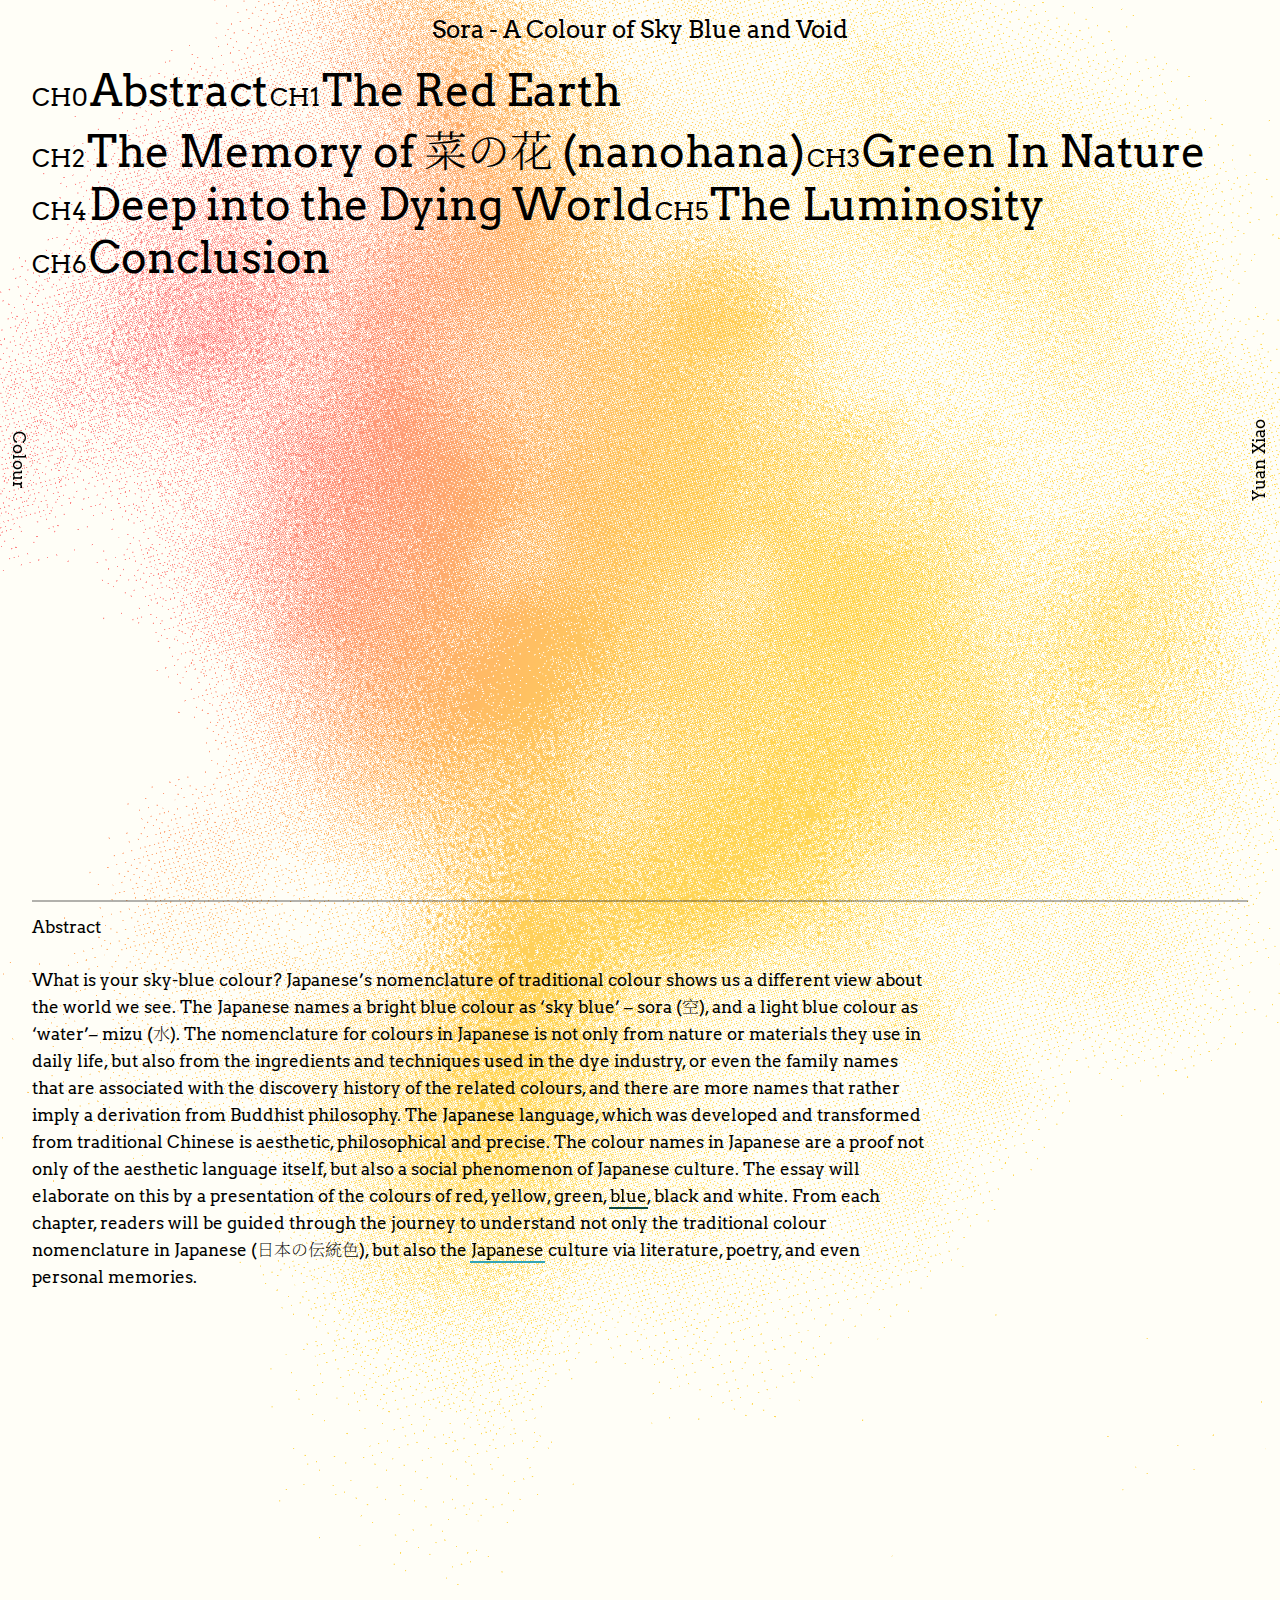
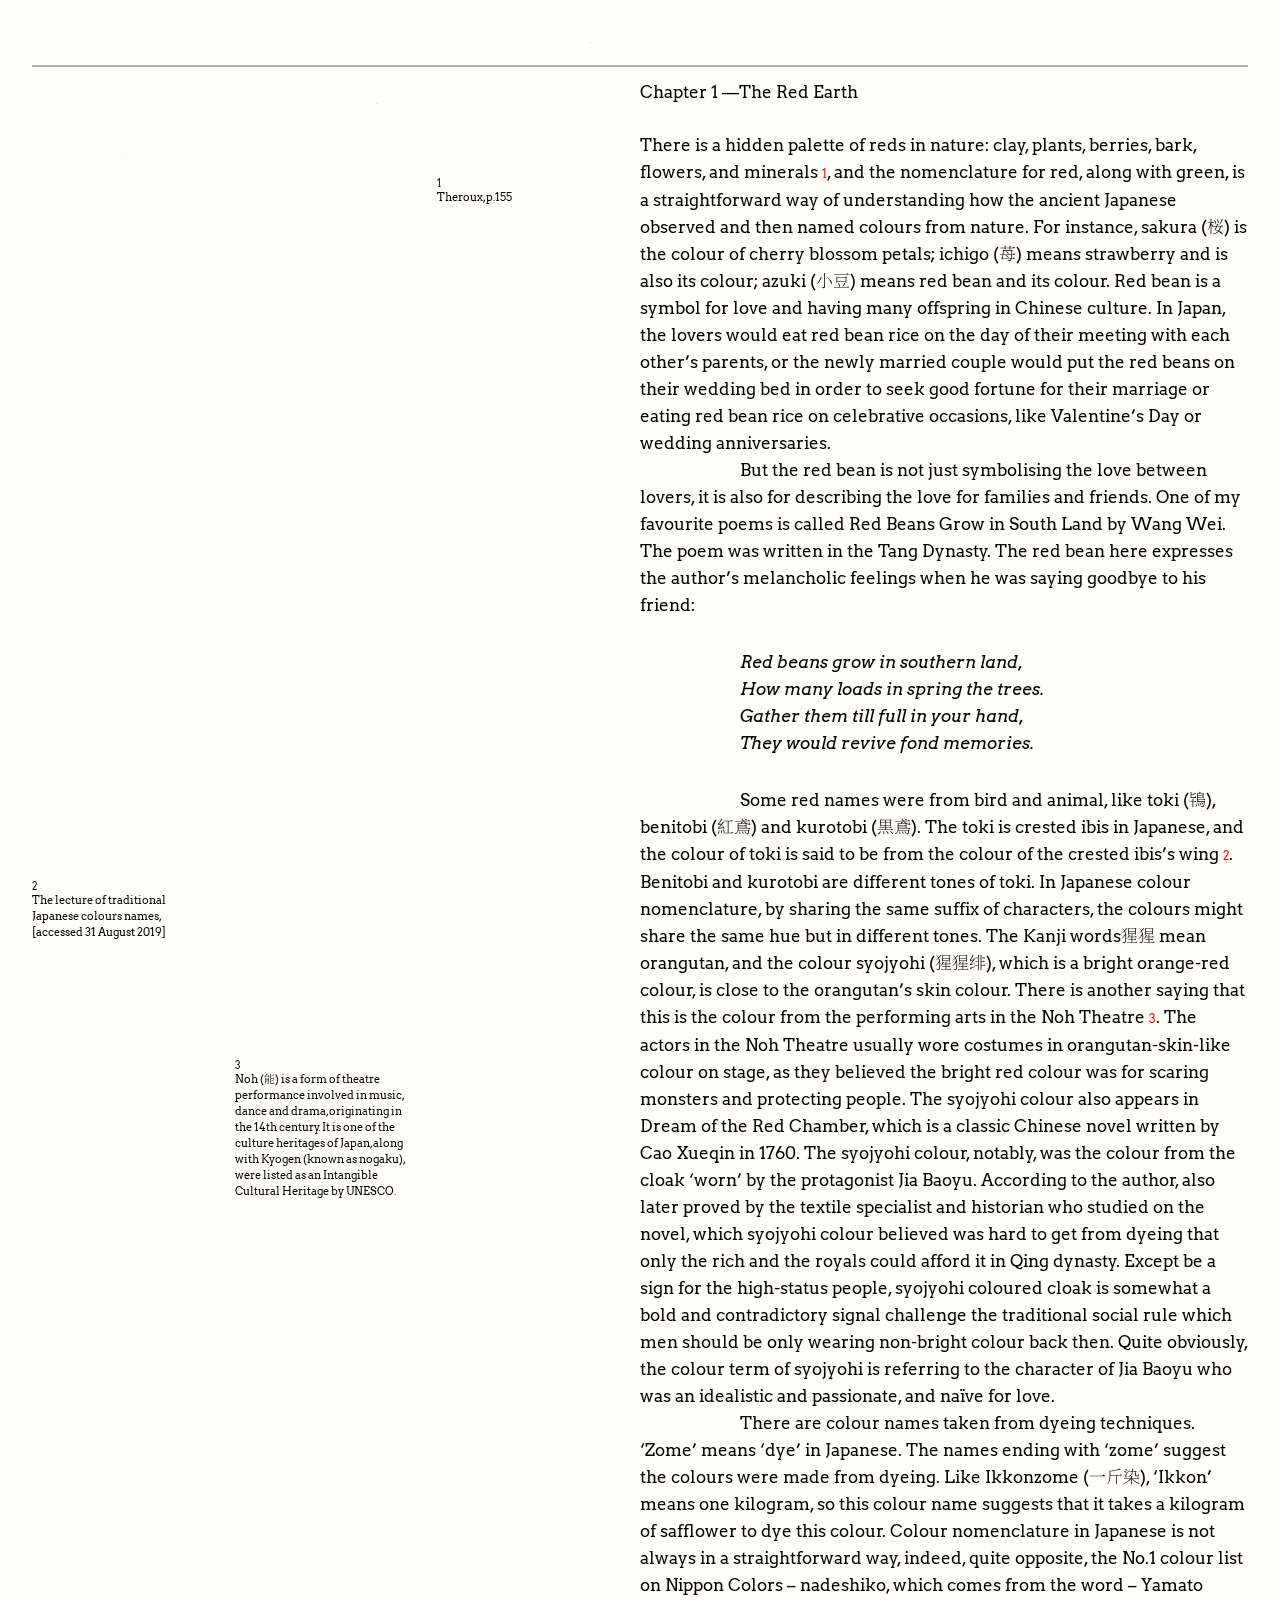
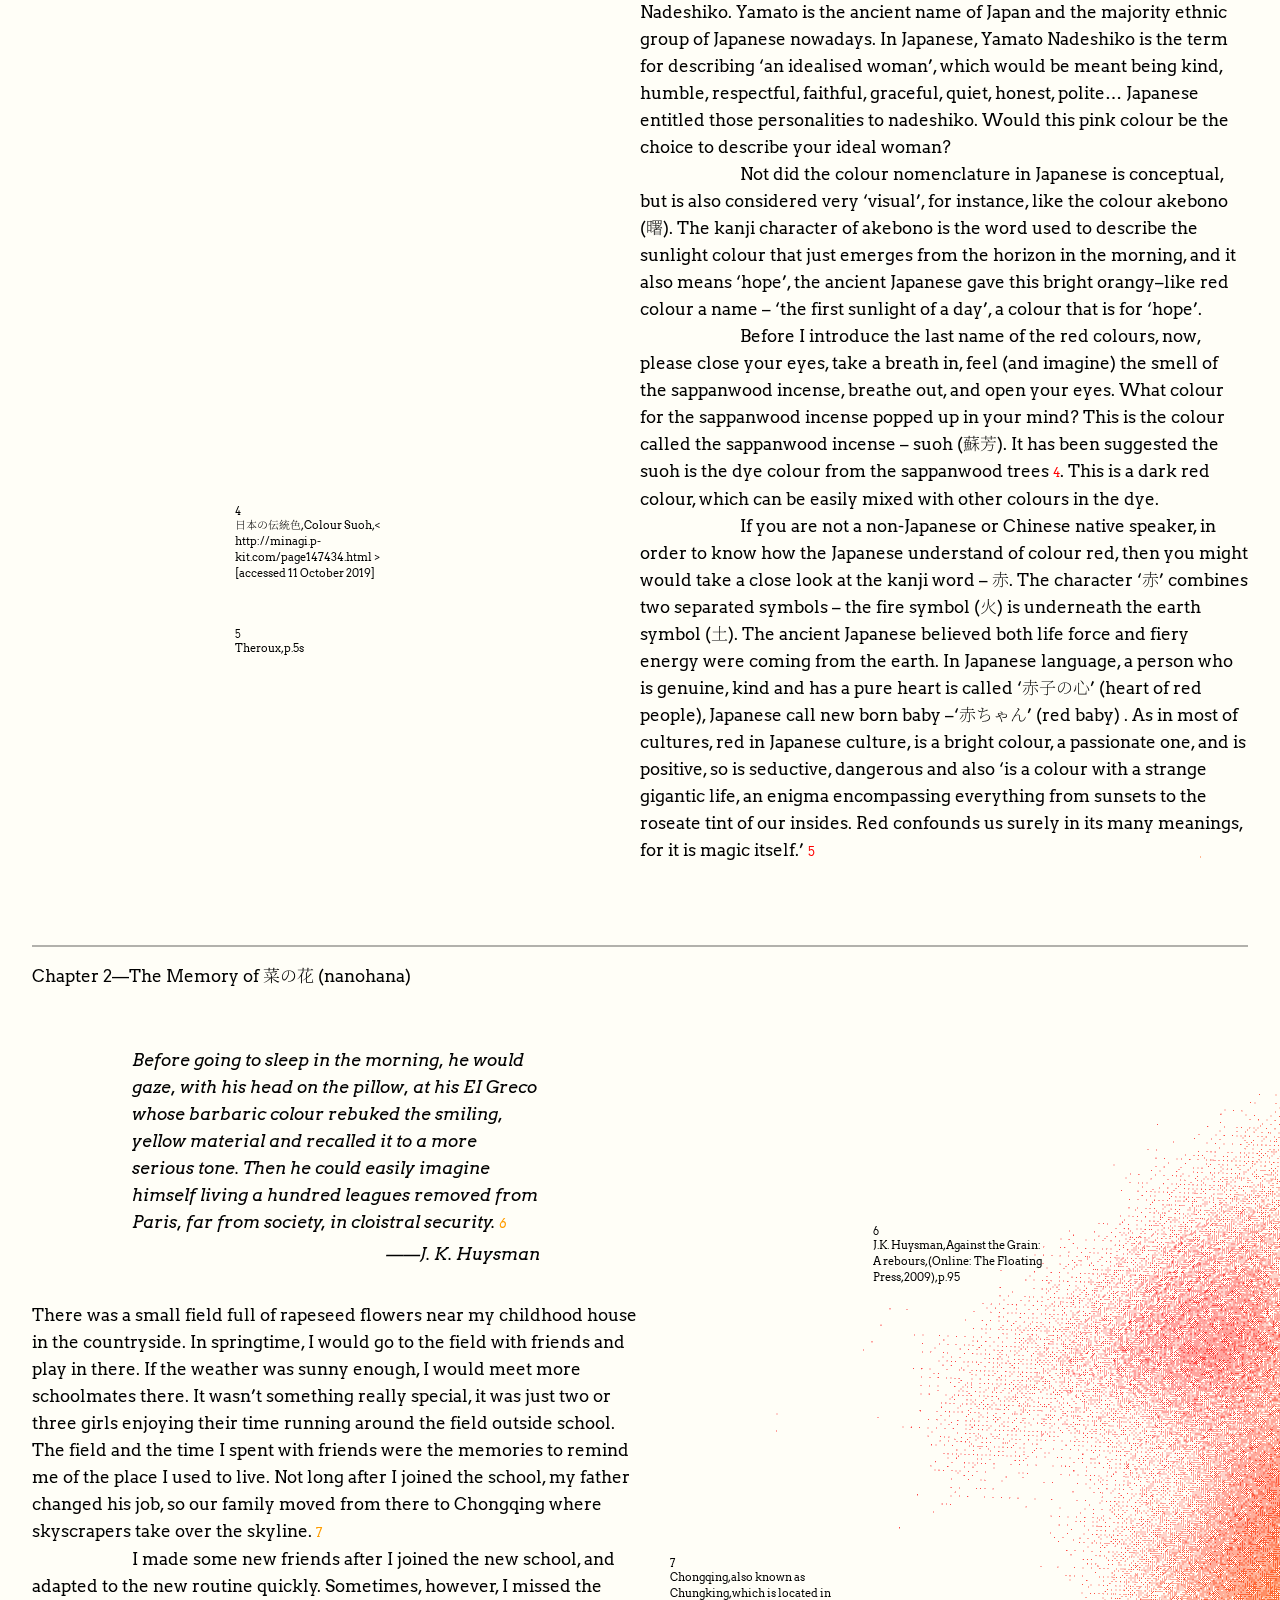
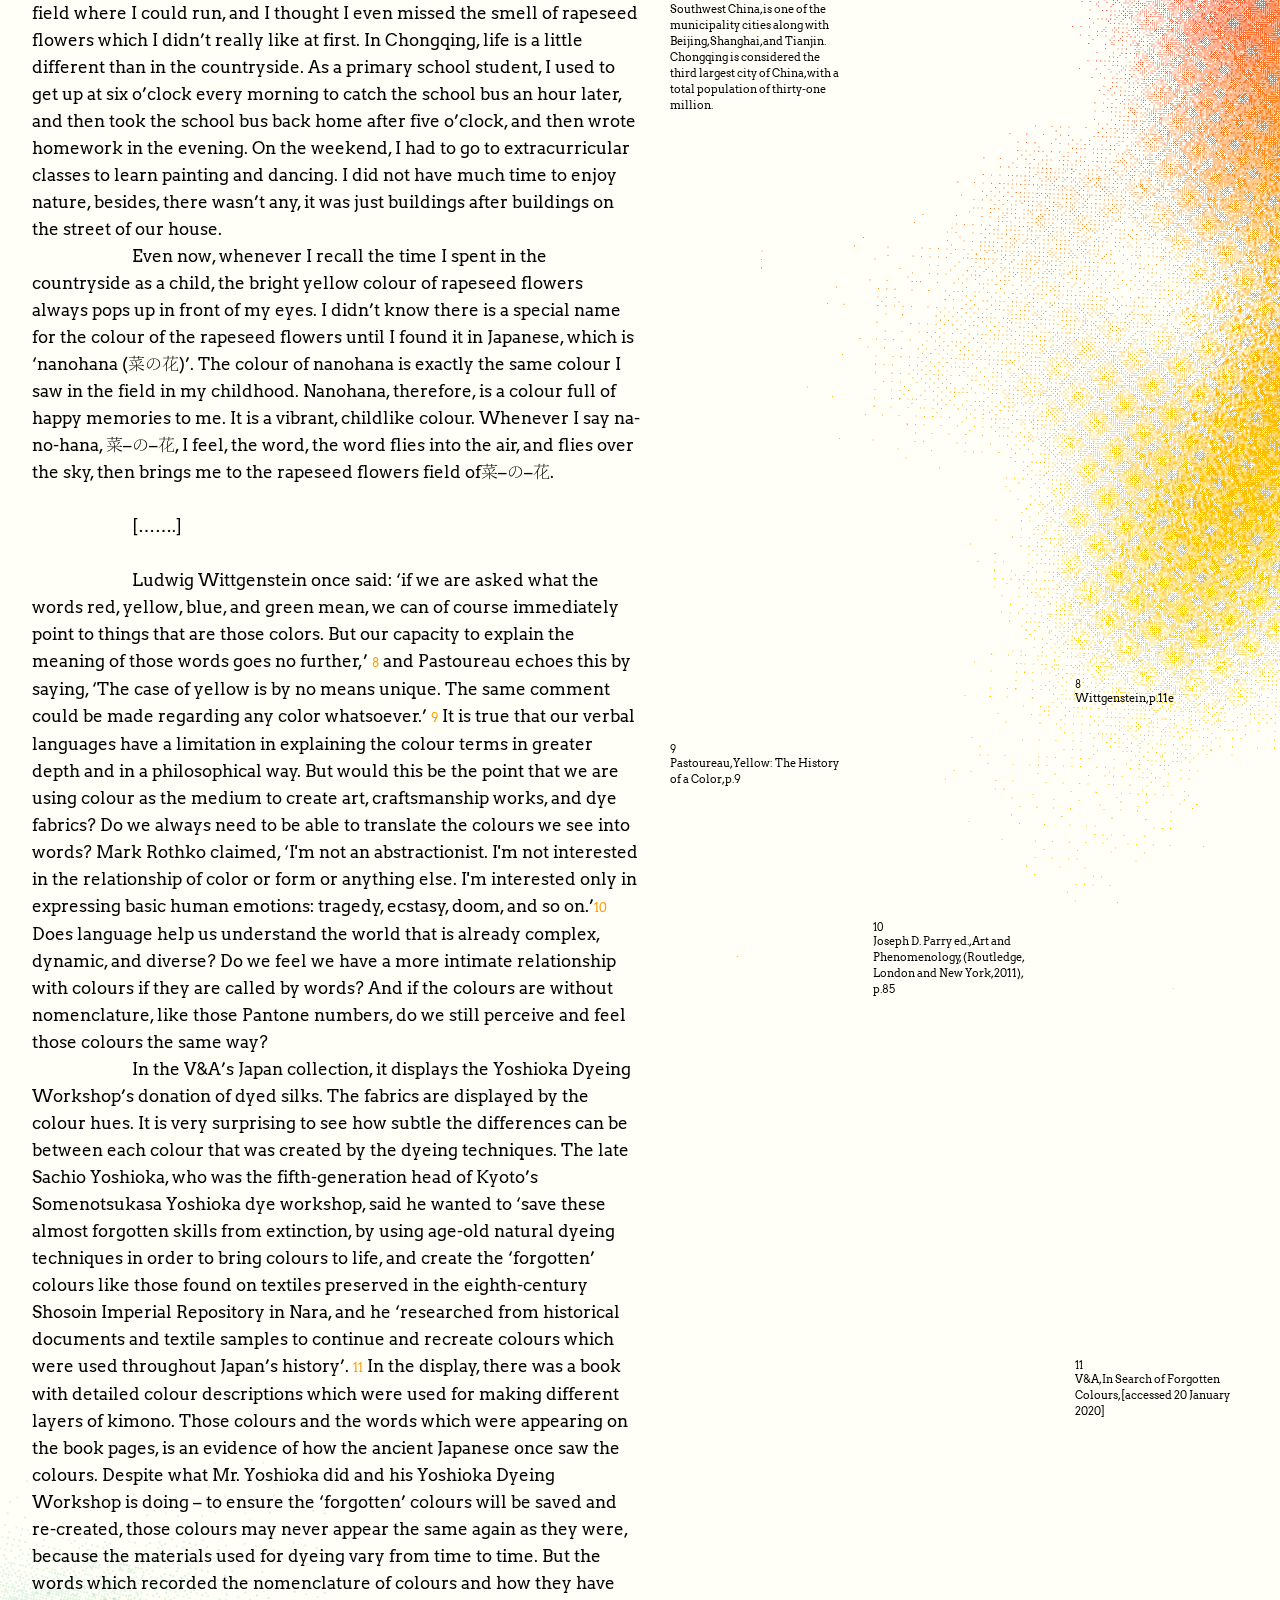
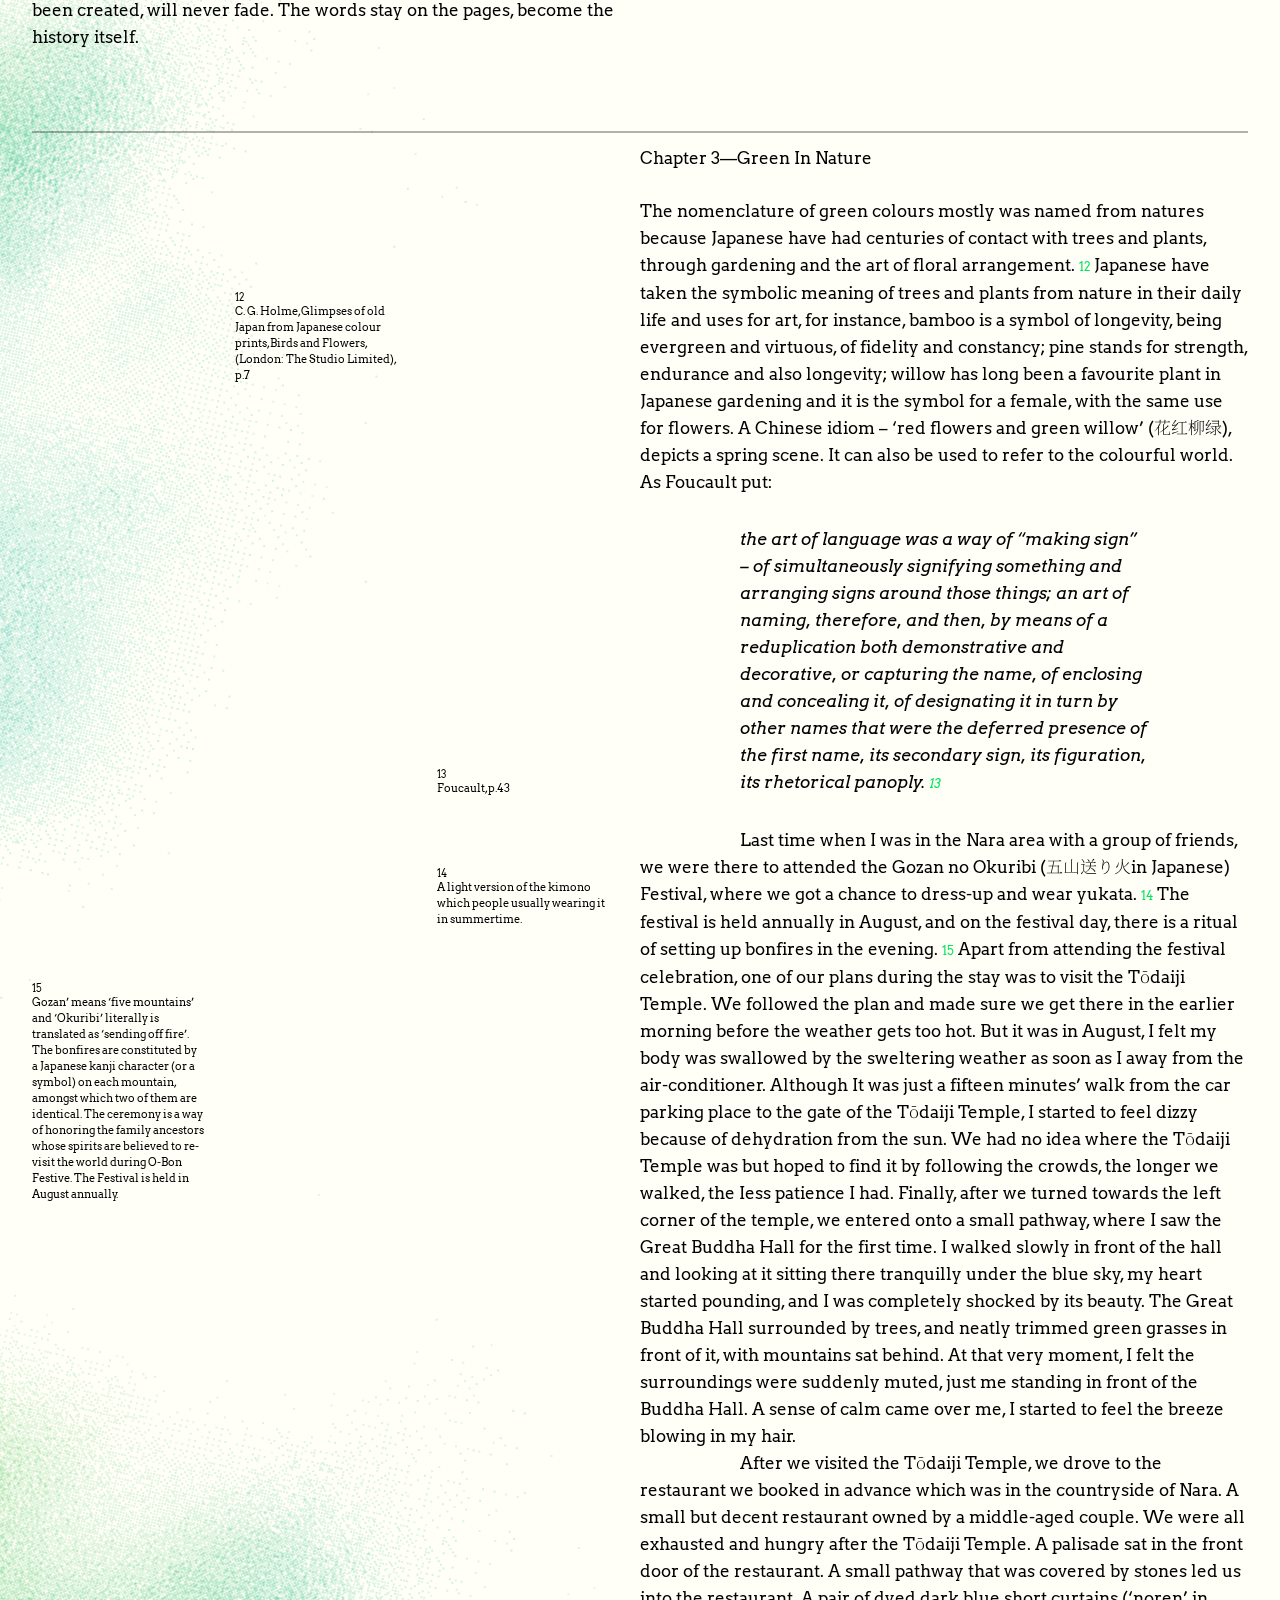
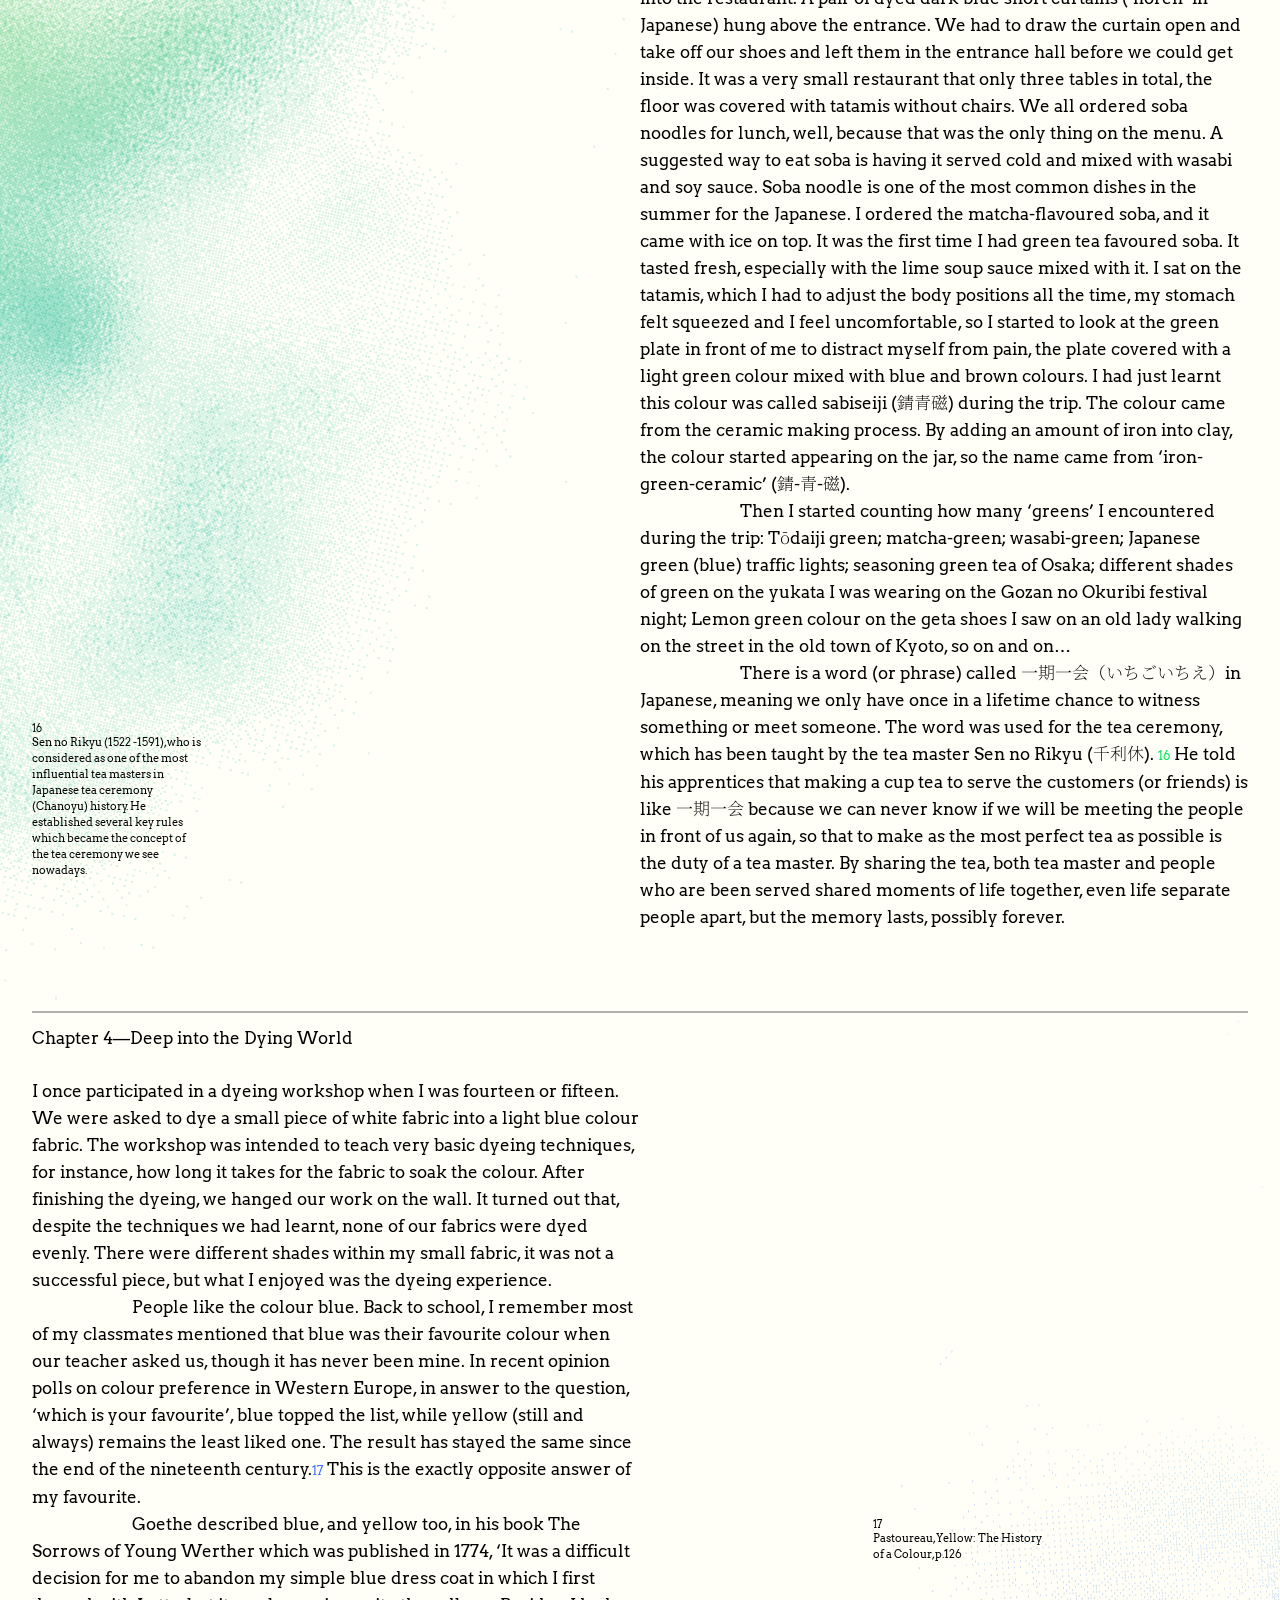
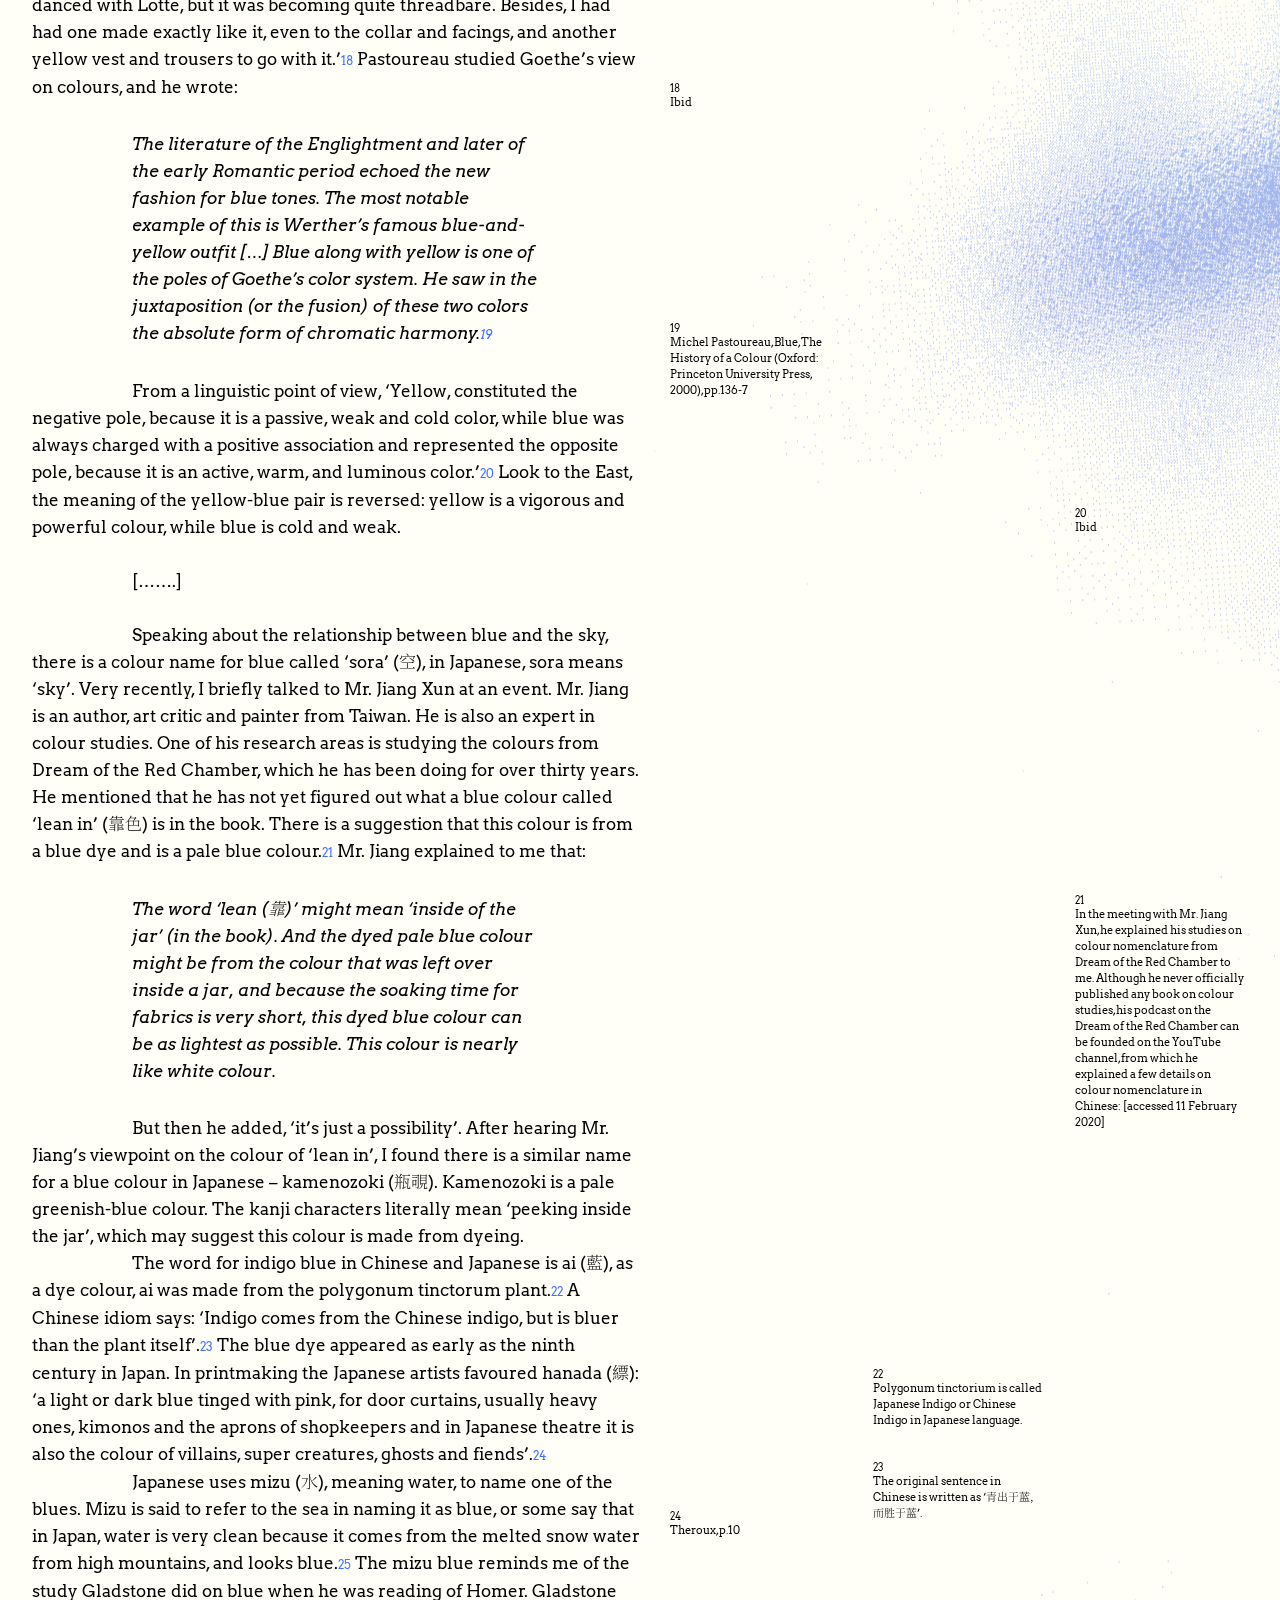
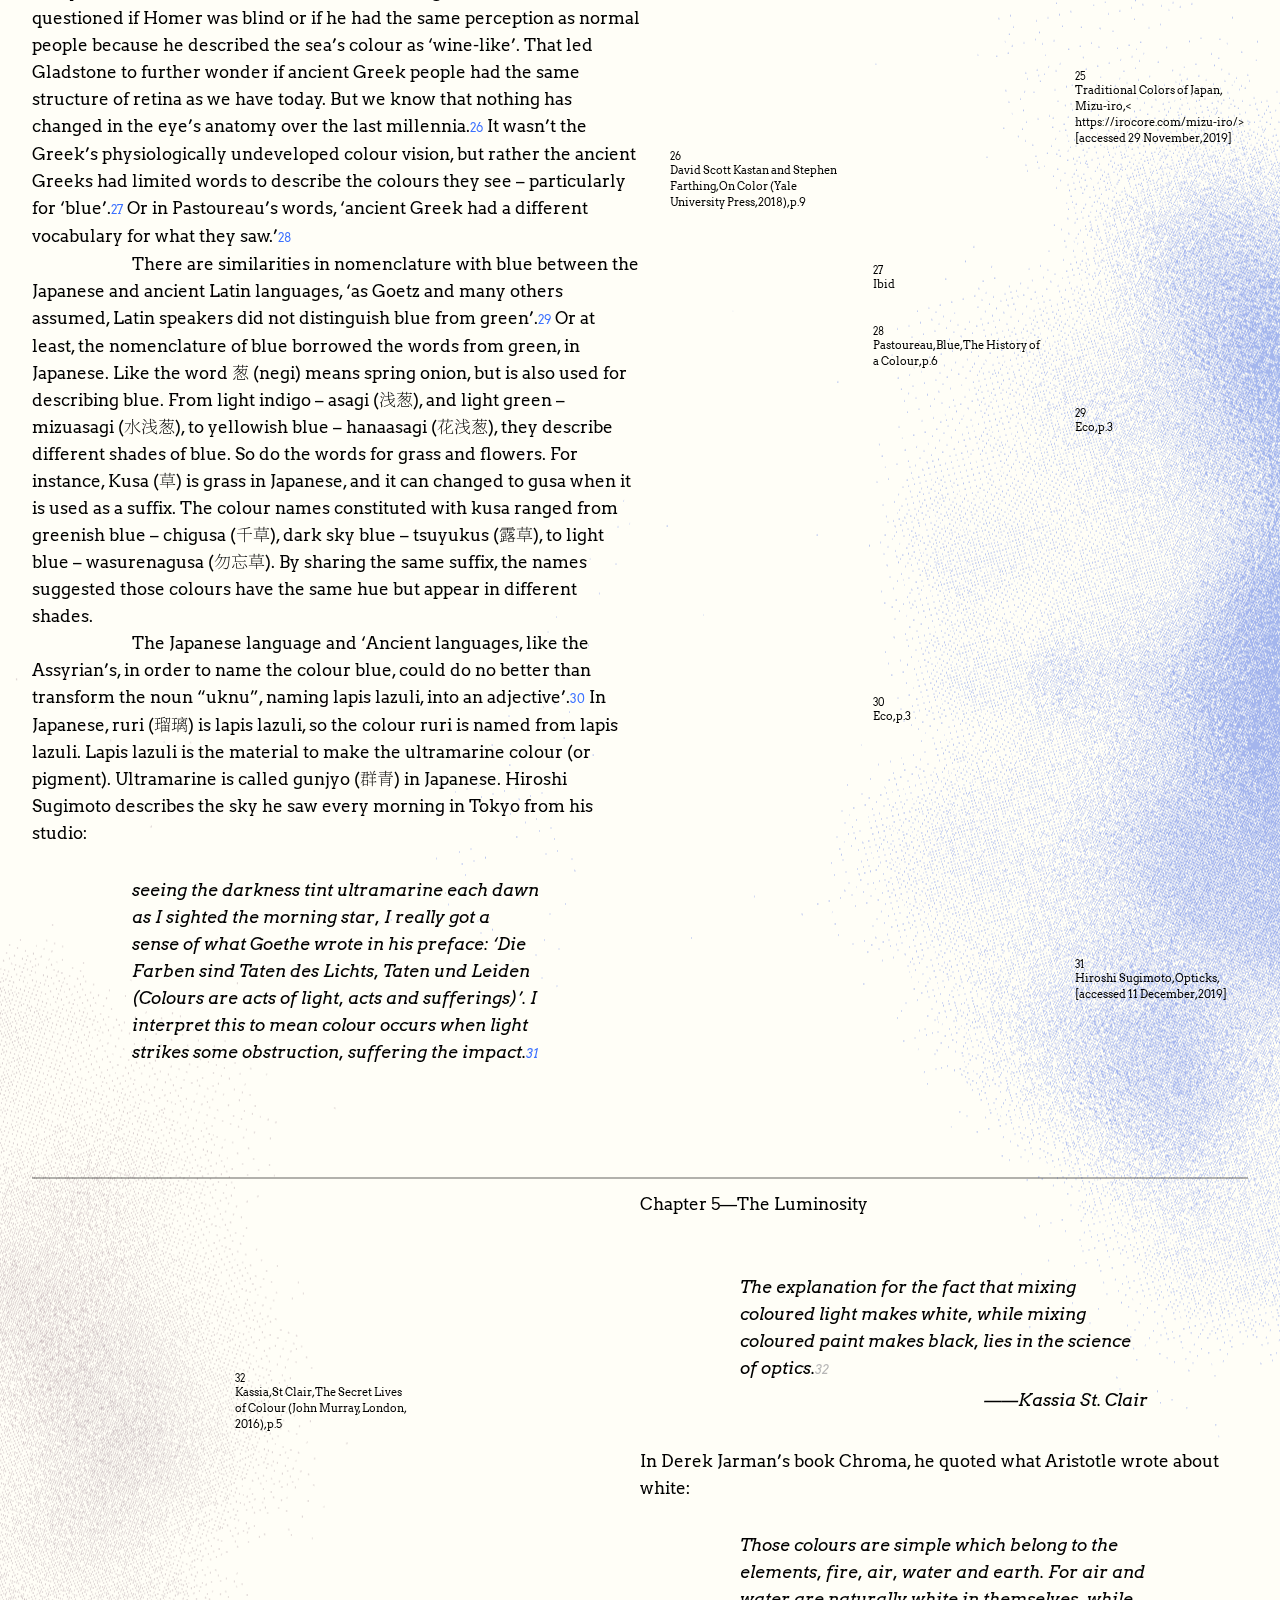
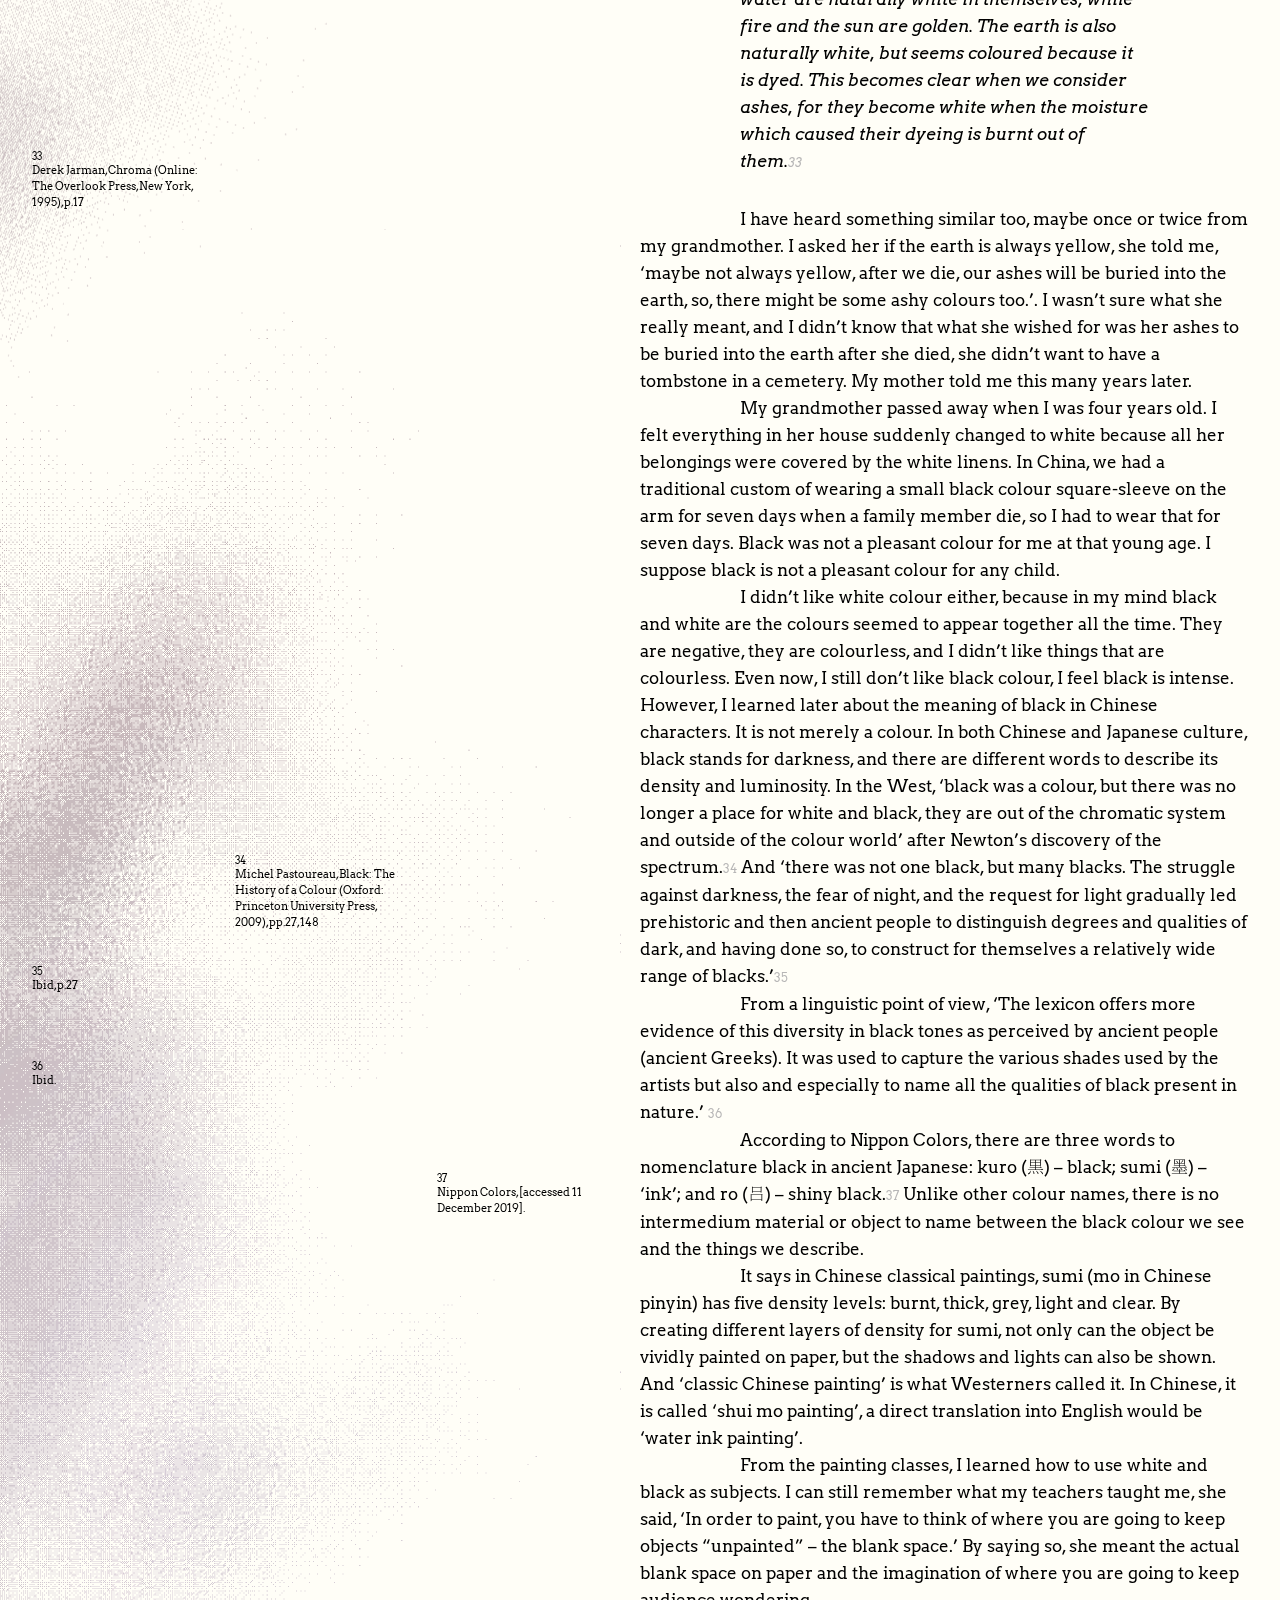
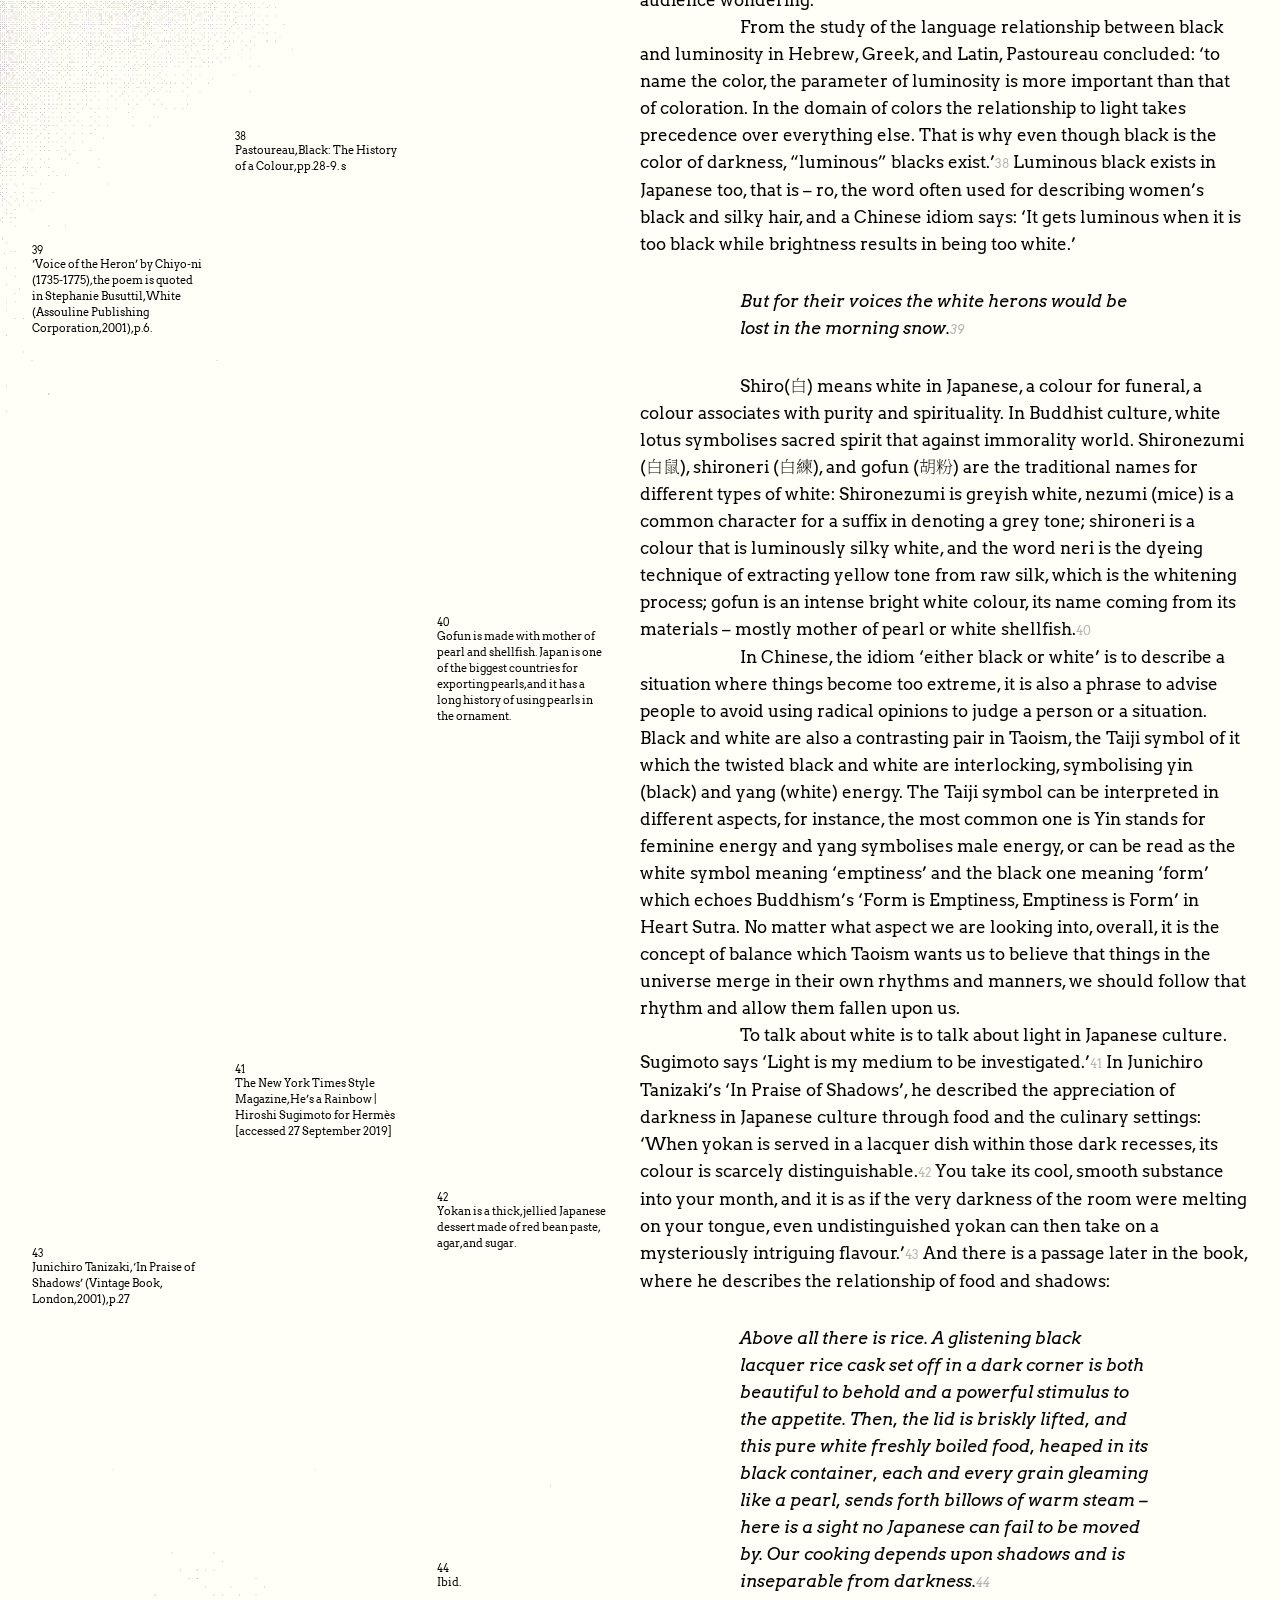
==== index.html @ e91401c0 "Added mobile navigation" ====
<!DOCTYPE html>
<html lang="en">
  <head>
    <meta charset="UTF-8" />
    <meta name="viewport" content="width=device-width, initial-scale=1.0" />
    <meta name="description" content="Yuan Xiao's Essay" />
    <meta name="robots" content="index, follow" />
    <link
      href="https://fonts.googleapis.com/css2?family=Noto+Serif+SC&display=swap"
      rel="stylesheet"
    />
    <link
      href="https://fonts.googleapis.com/css2?family=Arvo&display=swap"
      rel="stylesheet"
    />

    <link rel="stylesheet" href="./style/style.css" />
    <title>Sora - A Colour of Sky Blue and Void</title>
  </head>
  <body>
    <!-- Main Section with navigation -->
    <div class="cursor cursor--small"></div>
    <section class="main-section">
      <header class="main-header">
        <h1 class="main-title">
          Sora - A Colour of Sky Blue and Void
        </h1>
        <nav class="nav-wrapper">
          <div class="nav-chapter-wrapper">
            <span class="nav-chapter-no">CH0</span>
            <div class="nav-chapter-name-wrapper links-wrapper">
              <a href="#abstract" class="nav-chapter-name">Abstract </a>
            </div>
          </div>

          <div class="nav-chapter-wrapper">
            <span class="nav-chapter-no">CH1</span>
            <div class="nav-chapter-name-wrapper links-wrapper">
              <a href="#chapter-1" class="nav-chapter-name">The Red Earth </a>
            </div>
          </div>

          <div class="nav-chapter-wrapper">
            <span class="nav-chapter-no">CH2</span>
            <div class="nav-chapter-name-wrapper links-wrapper">
              <a href="#chapter-2" class="nav-chapter-name"
                >The Memory of 菜の花 (nanohana)</a
              >
            </div>
          </div>

          <div class="nav-chapter-wrapper">
            <span class="nav-chapter-no">CH3</span>
            <div class="nav-chapter-name-wrapper links-wrapper">
              <a href="#chapter-3" class="nav-chapter-name">Green In Nature</a>
            </div>
          </div>

          <div class="nav-chapter-wrapper">
            <span class="nav-chapter-no">CH4</span>
            <div class="nav-chapter-name-wrapper links-wrapper">
              <a href="#chapter-4" class="nav-chapter-name"
                >Deep into the Dying World</a
              >
            </div>
          </div>

          <div class="nav-chapter-wrapper">
            <span class="nav-chapter-no">CH5</span>
            <div class="nav-chapter-name-wrapper links-wrapper">
              <a href="#chapter-5" class="nav-chapter-name">The Luminosity</a>
            </div>
          </div>

          <div class="nav-chapter-wrapper">
            <span class="nav-chapter-no">CH6</span>
            <div class="nav-chapter-name-wrapper links-wrapper">
              <a href="#conclusion" class="nav-chapter-name">Conclusion</a>
            </div>
          </div>
        </nav>
        <div class="bg-front-wrapper">
          <img src="./image/bg/coloryfront.png" alt="" />
        </div>
        <div class="mobile-nav-wrapper">
          <div class="mobile-left">
            <a href="#">Colour</a>
          </div>
          <div class="mobile-right">
            <a href="#">Yuan Xiao</a>
          </div>
        </div>
      </header>
      <div class="side-link-wrapper">
        <div class="left-link">
          <div class="left-link-inner-wrapper links-wrapper">
            <a href="">Colour</a>
          </div>
        </div>
        <div class="right-link">
          <div class="right-link-inner-wrapper links-wrapper">
            <a href="">Yuan Xiao</a>
          </div>
        </div>
      </div>
    </section>
    <!-- Abstract Section -->
    <section class="abstract-section" id="abstract">
      <h2 class="chapter-title">Abstract</h2>
      <p class="para-text">
        What is your sky-blue colour? Japanese’s nomenclature of traditional
        colour shows us a different view about the world we see. The Japanese
        names a bright blue colour as ‘sky blue’ – sora (空), and a light blue
        colour as ‘water’– mizu (水). The nomenclature for colours in Japanese
        is not only from nature or materials they use in daily life, but also
        from the ingredients and techniques used in the dye industry, or even
        the family names that are associated with the discovery history of the
        related colours, and there are more names that rather imply a derivation
        from Buddhist philosophy. The Japanese language, which was developed and
        transformed from traditional Chinese is aesthetic, philosophical and
        precise. The colour names in Japanese are a proof not only of the
        aesthetic language itself, but also a social phenomenon of Japanese
        culture. The essay will elaborate on this by a presentation of the
        colours of red, yellow, green,
        <span class="magic-fade"
          ><span class="magic-box color-1">blue</span></span
        >, black and white. From each chapter, readers will be guided through
        the journey to understand not only the traditional colour nomenclature
        in Japanese (日本の伝統色), but also the
        <span class="magic-fade"
          ><span class="magic-box color-2">Japanese</span></span
        >
        culture via literature, poetry, and even personal memories.
      </p>
    </section>
    <!-- Chapter 1 -->
    <section class="chapter-section" id="chapter-1">
      <div class="para-div">
        <h2 class="chapter-title">Chapter 1 —The Red Earth</h2>
        <p class="para-text first-para">
          There is a hidden palette of reds in nature: clay, plants, berries,
          bark, flowers, and minerals
          <span class="refer-footer-num footer-red">1</span>, and the
          nomenclature for red, along with green, is a straightforward way of
          understanding how the ancient Japanese observed and then named colours
          from nature. For instance, sakura (桜) is the colour of cherry blossom
          petals; ichigo (苺) means strawberry and is also its colour; azuki
          (小豆) means red bean and its colour. Red bean is a symbol for love
          and having many offspring in Chinese culture. In Japan, the lovers
          would eat red bean rice on the day of their meeting with each other’s
          parents, or the newly married couple would put the red beans on their
          wedding bed in order to seek good fortune for their marriage or eating
          red bean rice on celebrative occasions, like Valentine’s Day or
          wedding anniversaries.
        </p>
        <p class="para-text">
          But the red bean is not just symbolising the love between lovers, it
          is also for describing the love for families and friends. One of my
          favourite poems is called Red Beans Grow in South Land by Wang Wei.
          The poem was written in the Tang Dynasty. The red bean here expresses
          the author’s melancholic feelings when he was saying goodbye to his
          friend:
        </p>
        <div class="quote-wrapper">
          <p class="quote-text">
            Red beans grow in southern land, <br />
            How many loads in spring the trees. <br />
            Gather them till full in your hand, <br />
            They would revive fond memories.
          </p>
        </div>

        <p class="para-text">
          Some red names were from bird and animal, like toki (鴇), benitobi
          (紅鳶) and kurotobi (黒鳶). The toki is crested ibis in Japanese, and
          the colour of toki is said to be from the colour of the crested ibis’s
          wing <span class="refer-footer-num footer-red">2</span>. Benitobi and
          kurotobi are different tones of toki. In Japanese colour nomenclature,
          by sharing the same suffix of characters, the colours might share the
          same hue but in different tones. The Kanji words猩猩 mean orangutan,
          and the colour syojyohi (猩猩绯), which is a bright orange-red colour,
          is close to the orangutan’s skin colour. There is another saying that
          this is the colour from the performing arts in the Noh Theatre
          <span class="refer-footer-num footer-red">3</span>. The actors in the
          Noh Theatre usually wore costumes in orangutan-skin-like colour on
          stage, as they believed the bright red colour was for scaring monsters
          and protecting people. The syojyohi colour also appears in Dream of
          the Red Chamber, which is a classic Chinese novel written by Cao
          Xueqin in 1760. The syojyohi colour, notably, was the colour from the
          cloak ‘worn’ by the protagonist Jia Baoyu. According to the author,
          also later proved by the textile specialist and historian who studied
          on the novel, which syojyohi colour believed was hard to get from
          dyeing that only the rich and the royals could afford it in Qing
          dynasty. Except be a sign for the high-status people, syojyohi
          coloured cloak is somewhat a bold and contradictory signal challenge
          the traditional social rule which men should be only wearing
          non-bright colour back then. Quite obviously, the colour term of
          syojyohi is referring to the character of Jia Baoyu who was an
          idealistic and passionate, and naïve for love.
        </p>
        <p class="para-text">
          There are colour names taken from dyeing techniques. ‘Zome’ means
          ‘dye’ in Japanese. The names ending with ‘zome’ suggest the colours
          were made from dyeing. Like Ikkonzome (一斤染), ‘Ikkon’ means one
          kilogram, so this colour name suggests that it takes a kilogram of
          safflower to dye this colour. Colour nomenclature in Japanese is not
          always in a straightforward way, indeed, quite opposite, the No.1
          colour list on Nippon Colors – nadeshiko, which comes from the word –
          Yamato Nadeshiko. Yamato is the ancient name of Japan and the majority
          ethnic group of Japanese nowadays. In Japanese, Yamato Nadeshiko is
          the term for describing ‘an idealised woman’, which would be meant
          being kind, humble, respectful, faithful, graceful, quiet, honest,
          polite… Japanese entitled those personalities to nadeshiko. Would this
          pink colour be the choice to describe your ideal woman?
        </p>
        <p class="para-text">
          Not did the colour nomenclature in Japanese is conceptual, but is also
          considered very ‘visual’, for instance, like the colour akebono (曙).
          The kanji character of akebono is the word used to describe the
          sunlight colour that just emerges from the horizon in the morning, and
          it also means ‘hope’, the ancient Japanese gave this bright
          orangy–like red colour a name – ‘the first sunlight of a day’, a
          colour that is for ‘hope’.
        </p>
        <p class="para-text">
          Before I introduce the last name of the red colours, now, please close
          your eyes, take a breath in, feel (and imagine) the smell of the
          sappanwood incense, breathe out, and open your eyes. What colour for
          the sappanwood incense popped up in your mind? This is the colour
          called the sappanwood incense – suoh (蘇芳). It has been suggested the
          suoh is the dye colour from the sappanwood trees
          <span class="refer-footer-num footer-red">4</span>. This is a dark red
          colour, which can be easily mixed with other colours in the dye.
        </p>
        <p class="para-text">
          If you are not a non-Japanese or Chinese native speaker, in order to
          know how the Japanese understand of colour red, then you might would
          take a close look at the kanji word – 赤. The character ‘赤’ combines
          two separated symbols – the fire symbol (火) is underneath the earth
          symbol (土). The ancient Japanese believed both life force and fiery
          energy were coming from the earth. In Japanese language, a person who
          is genuine, kind and has a pure heart is called ‘赤子の心’ (heart of
          red people), Japanese call new born baby –‘赤ちゃん’ (red baby) . As
          in most of cultures, red in Japanese culture, is a bright colour, a
          passionate one, and is positive, so is seductive, dangerous and also
          ‘is a colour with a strange gigantic life, an enigma encompassing
          everything from sunsets to the roseate tint of our insides. Red
          confounds us surely in its many meanings, for it is magic itself.’
          <span class="refer-footer-num footer-red">5</span>
        </p>
      </div>
      <div class="refer-div">
        <div class="refer-left">
          <div id="no-2-refer">
            <p class="refer-number">
              2
            </p>
            <p class="refer-content">
              The lecture of traditional Japanese colours names,
              <https://www.letsgojp.com/archives/1044> [accessed 31 August 2019]
            </p>
          </div>
        </div>
        <div class="refer-middle">
          <div id="no-3-refer">
            <p class="refer-number">
              3
            </p>
            <p class="refer-content">
              Noh (能) is a form of theatre performance involved in music, dance
              and drama, originating in the 14th century. It is one of the
              culture heritages of Japan, along with Kyogen (known as nogaku),
              were listed as an Intangible Cultural Heritage by UNESCO.
            </p>
          </div>
          <div id="no-4-refer">
            <p class="refer-number">
              4
            </p>
            <p class="refer-content">
              日本の伝統色, Colour Suoh, <
              http://minagi.p-kit.com/page147434.html > [accessed 11 October
              2019]
            </p>
          </div>
          <div id="no-5-refer">
            <p class="refer-number">
              5
            </p>
            <p class="refer-content">
              Theroux, p.5s
            </p>
          </div>
        </div>
        <div class="refer-right">
          <div id="no-1-refer">
            <p class="refer-number">
              1
            </p>
            <p class="refer-content">
              Theroux, p.155
            </p>
          </div>
        </div>
      </div>
    </section>
    <!-- Chapter 2 -->
    <section class="chapter-section" id="chapter-2">
      <div class="para-div">
        <h2 class="chapter-title">Chapter 2—The Memory of 菜の花 (nanohana)</h2>
        <div class="quote-wrapper">
          <p class="quote-text">
            Before going to sleep in the morning, he would gaze, with his head
            on the pillow, at his EI Greco whose barbaric colour rebuked the
            smiling, yellow material and recalled it to a more serious tone.
            Then he could easily imagine himself living a hundred leagues
            removed from Paris, far from society, in cloistral security.
            <span class="refer-footer-num footer-orange">6</span>
          </p>
          <p class="quote-sign">
            ——J. K. Huysman
          </p>
        </div>

        <p class="para-text first-para">
          There was a small field full of rapeseed flowers near my childhood
          house in the countryside. In springtime, I would go to the field with
          friends and play in there. If the weather was sunny enough, I would
          meet more schoolmates there. It wasn’t something really special, it
          was just two or three girls enjoying their time running around the
          field outside school. The field and the time I spent with friends were
          the memories to remind me of the place I used to live. Not long after
          I joined the school, my father changed his job, so our family moved
          from there to Chongqing where skyscrapers take over the skyline.
          <span class="refer-footer-num footer-orange">7</span>
        </p>
        <p class="para-text">
          I made some new friends after I joined the new school, and adapted to
          the new routine quickly. Sometimes, however, I missed the field where
          I could run, and I thought I even missed the smell of rapeseed flowers
          which I didn’t really like at first. In Chongqing, life is a little
          different than in the countryside. As a primary school student, I used
          to get up at six o’clock every morning to catch the school bus an hour
          later, and then took the school bus back home after five o’clock, and
          then wrote homework in the evening. On the weekend, I had to go to
          extracurricular classes to learn painting and dancing. I did not have
          much time to enjoy nature, besides, there wasn’t any, it was just
          buildings after buildings on the street of our house.
        </p>
        <p class="para-text">
          Even now, whenever I recall the time I spent in the countryside as a
          child, the bright yellow colour of rapeseed flowers always pops up in
          front of my eyes. I didn’t know there is a special name for the colour
          of the rapeseed flowers until I found it in Japanese, which is
          ‘nanohana (菜の花)’. The colour of nanohana is exactly the same colour
          I saw in the field in my childhood. Nanohana, therefore, is a colour
          full of happy memories to me. It is a vibrant, childlike colour.
          Whenever I say na-no-hana, 菜–の–花, I feel, the word, the word flies
          into the air, and flies over the sky, then brings me to the rapeseed
          flowers field of菜–の–花.
        </p>
        <p class="quote-text ellipses">
          […….]
        </p>
        <p class="para-text">
          Ludwig Wittgenstein once said: ‘if we are asked what the words red,
          yellow, blue, and green mean, we can of course immediately point to
          things that are those colors. But our capacity to explain the meaning
          of those words goes no further,’
          <span class="refer-footer-num footer-orange">8</span> and Pastoureau
          echoes this by saying, ‘The case of yellow is by no means unique. The
          same comment could be made regarding any color whatsoever.’
          <span class="refer-footer-num footer-orange">9</span> It is true that
          our verbal languages have a limitation in explaining the colour terms
          in greater depth and in a philosophical way. But would this be the
          point that we are using colour as the medium to create art,
          craftsmanship works, and dye fabrics? Do we always need to be able to
          translate the colours we see into words? Mark Rothko claimed, ‘I'm not
          an abstractionist. I'm not interested in the relationship of color or
          form or anything else. I'm interested only in expressing basic human
          emotions: tragedy, ecstasy, doom, and so on.’<span
            class="refer-footer-num footer-orange"
            >10</span
          >
          Does language help us understand the world that is already complex,
          dynamic, and diverse? Do we feel we have a more intimate relationship
          with colours if they are called by words? And if the colours are
          without nomenclature, like those Pantone numbers, do we still perceive
          and feel those colours the same way?
        </p>
        <p class="para-text">
          In the V&A’s Japan collection, it displays the Yoshioka Dyeing
          Workshop’s donation of dyed silks. The fabrics are displayed by the
          colour hues. It is very surprising to see how subtle the differences
          can be between each colour that was created by the dyeing techniques.
          The late Sachio Yoshioka, who was the fifth-generation head of Kyoto’s
          Somenotsukasa Yoshioka dye workshop, said he wanted to ‘save these
          almost forgotten skills from extinction, by using age-old natural
          dyeing techniques in order to bring colours to life, and create the
          ‘forgotten’ colours like those found on textiles preserved in the
          eighth-century Shosoin Imperial Repository in Nara, and he ‘researched
          from historical documents and textile samples to continue and recreate
          colours which were used throughout Japan’s history’.
          <span class="refer-footer-num footer-orange">11</span> In the display,
          there was a book with detailed colour descriptions which were used for
          making different layers of kimono. Those colours and the words which
          were appearing on the book pages, is an evidence of how the ancient
          Japanese once saw the colours. Despite what Mr. Yoshioka did and his
          Yoshioka Dyeing Workshop is doing – to ensure the ‘forgotten’ colours
          will be saved and re-created, those colours may never appear the same
          again as they were, because the materials used for dyeing vary from
          time to time. But the words which recorded the nomenclature of colours
          and how they have been created, will never fade. The words stay on the
          pages, become the history itself.
        </p>
        <div class="bg-tablet bg-ch2-wrapper">
          <img src="./image/bg/color-ch2.png" alt="" />
        </div>
      </div>
      <div class="refer-div">
        <div class="refer-left">
          <div id="no-7-refer">
            <p class="refer-number">
              7
            </p>
            <p class="refer-content">
              Chongqing, also known as Chungking, which is located in Southwest
              China, is one of the municipality cities along with Beijing,
              Shanghai, and Tianjin. Chongqing is considered the third largest
              city of China, with a total population of thirty-one million.
            </p>
          </div>
          <div id="no-9-refer">
            <p class="refer-number">
              9
            </p>
            <p class="refer-content">
              Pastoureau, Yellow: The History of a Color, p.9
            </p>
          </div>
        </div>
        <div class="refer-middle">
          <div id="no-6-refer">
            <p class="refer-number">
              6
            </p>
            <p class="refer-content">
              J.K. Huysman, Against the Grain: A rebours, (Online: The Floating
              Press, 2009), p.95
            </p>
          </div>
          <div id="no-10-refer">
            <p class="refer-number">
              10
            </p>
            <p class="refer-content">
              Joseph D. Parry ed., Art and Phenomenology, (Routledge, London and
              New York, 2011), p.85
            </p>
          </div>
        </div>
        <div class="refer-right">
          <div id="no-8-refer">
            <p class="refer-number">
              8
            </p>
            <p class="refer-content">
              Wittgenstein, p.11e
            </p>
          </div>
          <div id="no-11-refer">
            <p class="refer-number">
              11
            </p>
            <p class="refer-content">
              V&A, In Search of Forgotten Colours,
              <https://www.vam.ac.uk/event/2pYB2ymz/in-search-of-forgotten-colours>
              [accessed 20 January 2020]
            </p>
          </div>
        </div>
        <div class="bg-ch2-wrapper">
          <img src="./image/bg/color-ch2.png" alt="" />
        </div>
      </div>
    </section>
    <!-- Chapter 3 -->
    <section class="chapter-section" id="chapter-3">
      <div class="para-div">
        <h2 class="chapter-title">Chapter 3—Green In Nature</h2>
        <p class="para-text first-para">
          The nomenclature of green colours mostly was named from natures
          because Japanese have had centuries of contact with trees and plants,
          through gardening and the art of floral arrangement.
          <span class="refer-footer-num footer-green">12</span> Japanese have
          taken the symbolic meaning of trees and plants from nature in their
          daily life and uses for art, for instance, bamboo is a symbol of
          longevity, being evergreen and virtuous, of fidelity and constancy;
          pine stands for strength, endurance and also longevity; willow has
          long been a favourite plant in Japanese gardening and it is the symbol
          for a female, with the same use for flowers. A Chinese idiom – ‘red
          flowers and green willow’ (花红柳绿), depicts a spring scene. It can
          also be used to refer to the colourful world. As Foucault put:
        </p>
        <div class="quote-wrapper">
          <p class="quote-text">
            the art of language was a way of “making sign” – of simultaneously
            signifying something and arranging signs around those things; an art
            of naming, therefore, and then, by means of a reduplication both
            demonstrative and decorative, or capturing the name, of enclosing
            and concealing it, of designating it in turn by other names that
            were the deferred presence of the first name, its secondary sign,
            its figuration, its rhetorical panoply.
            <span class="refer-footer-num footer-green">13</span>
          </p>
        </div>

        <p class="para-text">
          Last time when I was in the Nara area with a group of friends, we were
          there to attended the Gozan no Okuribi (五山送り火in Japanese)
          Festival, where we got a chance to dress-up and wear yukata.
          <span class="refer-footer-num footer-green">14</span> The festival is
          held annually in August, and on the festival day, there is a ritual of
          setting up bonfires in the evening.
          <span class="refer-footer-num footer-green">15</span> Apart from
          attending the festival celebration, one of our plans during the stay
          was to visit the Tōdaiji Temple. We followed the plan and made sure we
          get there in the earlier morning before the weather gets too hot. But
          it was in August, I felt my body was swallowed by the sweltering
          weather as soon as I away from the air-conditioner. Although It was
          just a fifteen minutes’ walk from the car parking place to the gate of
          the Tōdaiji Temple, I started to feel dizzy because of dehydration
          from the sun. We had no idea where the Tōdaiji Temple was but hoped to
          find it by following the crowds, the longer we walked, the Iess
          patience I had. Finally, after we turned towards the left corner of
          the temple, we entered onto a small pathway, where I saw the Great
          Buddha Hall for the first time. I walked slowly in front of the hall
          and looking at it sitting there tranquilly under the blue sky, my
          heart started pounding, and I was completely shocked by its beauty.
          The Great Buddha Hall surrounded by trees, and neatly trimmed green
          grasses in front of it, with mountains sat behind. At that very
          moment, I felt the surroundings were suddenly muted, just me standing
          in front of the Buddha Hall. A sense of calm came over me, I started
          to feel the breeze blowing in my hair.
        </p>
        <p class="para-text">
          After we visited the Tōdaiji Temple, we drove to the restaurant we
          booked in advance which was in the countryside of Nara. A small but
          decent restaurant owned by a middle-aged couple. We were all exhausted
          and hungry after the Tōdaiji Temple. A palisade sat in the front door
          of the restaurant. A small pathway that was covered by stones led us
          into the restaurant. A pair of dyed dark blue short curtains (‘noren’
          in Japanese) hung above the entrance. We had to draw the curtain open
          and take off our shoes and left them in the entrance hall before we
          could get inside. It was a very small restaurant that only three
          tables in total, the floor was covered with tatamis without chairs. We
          all ordered soba noodles for lunch, well, because that was the only
          thing on the menu. A suggested way to eat soba is having it served
          cold and mixed with wasabi and soy sauce. Soba noodle is one of the
          most common dishes in the summer for the Japanese. I ordered the
          matcha-flavoured soba, and it came with ice on top. It was the first
          time I had green tea favoured soba. It tasted fresh, especially with
          the lime soup sauce mixed with it. I sat on the tatamis, which I had
          to adjust the body positions all the time, my stomach felt squeezed
          and I feel uncomfortable, so I started to look at the green plate in
          front of me to distract myself from pain, the plate covered with a
          light green colour mixed with blue and brown colours. I had just
          learnt this colour was called sabiseiji (錆青磁) during the trip. The
          colour came from the ceramic making process. By adding an amount of
          iron into clay, the colour started appearing on the jar, so the name
          came from ‘iron-green-ceramic’ (錆-青-磁).
        </p>
        <p class="para-text">
          Then I started counting how many ‘greens’ I encountered during the
          trip: Tōdaiji green; matcha-green; wasabi-green; Japanese green (blue)
          traffic lights; seasoning green tea of Osaka; different shades of
          green on the yukata I was wearing on the Gozan no Okuribi festival
          night; Lemon green colour on the geta shoes I saw on an old lady
          walking on the street in the old town of Kyoto, so on and on…
        </p>
        <p class="para-text">
          There is a word (or phrase) called 一期一会（いちごいちえ）in
          Japanese, meaning we only have once in a lifetime chance to witness
          something or meet someone. The word was used for the tea ceremony,
          which has been taught by the tea master Sen no Rikyu (千利休).
          <span class="refer-footer-num footer-green">16</span> He told his
          apprentices that making a cup tea to serve the customers (or friends)
          is like 一期一会 because we can never know if we will be meeting the
          people in front of us again, so that to make as the most perfect tea
          as possible is the duty of a tea master. By sharing the tea, both tea
          master and people who are been served shared moments of life together,
          even life separate people apart, but the memory lasts, possibly
          forever.
        </p>
        <div class="bg-tablet bg-ch3-wrapper-1">
          <img src="./image/bg/color-ch3.png" alt="" />
        </div>
        <div class="bg-tablet bg-ch3-wrapper-2">
          <img src="./image/bg/color-ch3.png" alt="" />
        </div>
      </div>
      <div class="refer-div">
        <div class="refer-left">
          <div id="no-15-refer">
            <p class="refer-number">
              15
            </p>
            <p class="refer-content">
              Gozan’ means ‘five mountains’ and ‘Okuribi’ literally is
              translated as ‘sending off fire’. The bonfires are constituted by
              a Japanese kanji character (or a symbol) on each mountain, amongst
              which two of them are identical. The ceremony is a way of honoring
              the family ancestors whose spirits are believed to re-visit the
              world during O-Bon Festive. The Festival is held in August
              annually.
            </p>
          </div>
          <div id="no-16-refer">
            <p class="refer-number">
              16
            </p>
            <p class="refer-content">
              Sen no Rikyu (1522 -1591), who is considered as one of the most
              influential tea masters in Japanese tea ceremony (Chanoyu)
              history. He established several key rules which became the concept
              of the tea ceremony we see nowadays.
            </p>
          </div>
        </div>
        <div class="refer-middle">
          <div id="no-12-refer">
            <p class="refer-number">
              12
            </p>
            <p class="refer-content">
              C. G. Holme, Glimpses of old Japan from Japanese colour prints,
              Birds and Flowers, (London: The Studio Limited), p.7
            </p>
          </div>
        </div>
        <div class="refer-right">
          <div id="no-13-refer">
            <p class="refer-number">
              13
            </p>
            <p class="refer-content">
              Foucault, p.43
            </p>
          </div>
          <div id="no-14-refer">
            <p class="refer-number">
              14
            </p>
            <p class="refer-content">
              A light version of the kimono which people usually wearing it in
              summertime.
            </p>
          </div>
        </div>
        <div class="bg-ch3-wrapper-1">
          <img src="./image/bg/color-ch3.png" alt="" />
        </div>
        <div class="bg-ch3-wrapper-2">
          <img src="./image/bg/color-ch3.png" alt="" />
        </div>
      </div>
    </section>
    <!-- Chapter 4 -->
    <section class="chapter-section" id="chapter-4">
      <div class="para-div">
        <h2 class="chapter-title">Chapter 4—Deep into the Dying World</h2>
        <p class="para-text first-para">
          I once participated in a dyeing workshop when I was fourteen or
          fifteen. We were asked to dye a small piece of white fabric into a
          light blue colour fabric. The workshop was intended to teach very
          basic dyeing techniques, for instance, how long it takes for the
          fabric to soak the colour. After finishing the dyeing, we hanged our
          work on the wall. It turned out that, despite the techniques we had
          learnt, none of our fabrics were dyed evenly. There were different
          shades within my small fabric, it was not a successful piece, but what
          I enjoyed was the dyeing experience.
        </p>
        <p class="para-text">
          People like the colour blue. Back to school, I remember most of my
          classmates mentioned that blue was their favourite colour when our
          teacher asked us, though it has never been mine. In recent opinion
          polls on colour preference in Western Europe, in answer to the
          question, ‘which is your favourite’, blue topped the list, while
          yellow (still and always) remains the least liked one. The result has
          stayed the same since the end of the nineteenth century.<span
            class="refer-footer-num footer-blue"
            >17</span
          >
          This is the exactly opposite answer of my favourite.
        </p>
        <p class="para-text">
          Goethe described blue, and yellow too, in his book The Sorrows of
          Young Werther which was published in 1774, ‘It was a difficult
          decision for me to abandon my simple blue dress coat in which I first
          danced with Lotte, but it was becoming quite threadbare. Besides, I
          had had one made exactly like it, even to the collar and facings, and
          another yellow vest and trousers to go with it.’<span
            class="refer-footer-num footer-blue"
            >18</span
          >
          Pastoureau studied Goethe’s view on colours, and he wrote:
        </p>
        <div class="quote-wrapper">
          <p class="quote-text">
            The literature of the Englightment and later of the early Romantic
            period echoed the new fashion for blue tones. The most notable
            example of this is Werther’s famous blue-and-yellow outfit […] Blue
            along with yellow is one of the poles of Goethe’s color system. He
            saw in the juxtaposition (or the fusion) of these two colors the
            absolute form of chromatic harmony.<span
              class="refer-footer-num footer-blue"
              >19</span
            >
          </p>
        </div>

        <p class="para-text">
          From a linguistic point of view, ‘Yellow, constituted the negative
          pole, because it is a passive, weak and cold color, while blue was
          always charged with a positive association and represented the
          opposite pole, because it is an active, warm, and luminous
          color.’<span class="refer-footer-num footer-blue">20</span>
          Look to the East, the meaning of the yellow-blue pair is reversed:
          yellow is a vigorous and powerful colour, while blue is cold and weak.
        </p>
        <p class="quote-text ellipses">
          […….]
        </p>
        <p class="para-text">
          Speaking about the relationship between blue and the sky, there is a
          colour name for blue called ‘sora’ (空), in Japanese, sora means
          ‘sky’. Very recently, I briefly talked to Mr. Jiang Xun at an event.
          Mr. Jiang is an author, art critic and painter from Taiwan. He is also
          an expert in colour studies. One of his research areas is studying the
          colours from Dream of the Red Chamber, which he has been doing for
          over thirty years. He mentioned that he has not yet figured out what a
          blue colour called ‘lean in’ (靠色) is in the book. There is a
          suggestion that this colour is from a blue dye and is a pale blue
          colour.<span class="refer-footer-num footer-blue">21</span> Mr. Jiang
          explained to me that:
        </p>
        <div class="quote-wrapper">
          <p class="quote-text">
            The word ‘lean (靠)’ might mean ‘inside of the jar’ (in the book).
            And the dyed pale blue colour might be from the colour that was left
            over inside a jar, and because the soaking time for fabrics is very
            short, this dyed blue colour can be as lightest as possible. This
            colour is nearly like white colour.
          </p>
        </div>

        <p class="para-text">
          But then he added, ‘it’s just a possibility’. After hearing Mr.
          Jiang’s viewpoint on the colour of ‘lean in’, I found there is a
          similar name for a blue colour in Japanese – kamenozoki (瓶覗).
          Kamenozoki is a pale greenish-blue colour. The kanji characters
          literally mean ‘peeking inside the jar’, which may suggest this colour
          is made from dyeing.
        </p>
        <p class="para-text">
          The word for indigo blue in Chinese and Japanese is ai (藍), as a dye
          colour, ai was made from the polygonum tinctorum plant.<span
            class="refer-footer-num footer-blue"
            >22</span
          >
          A Chinese idiom says: ‘Indigo comes from the Chinese indigo, but is
          bluer than the plant itself’.<span
            class="refer-footer-num footer-blue"
            >23</span
          >
          The blue dye appeared as early as the ninth century in Japan. In
          printmaking the Japanese artists favoured hanada (縹): ‘a light or
          dark blue tinged with pink, for door curtains, usually heavy ones,
          kimonos and the aprons of shopkeepers and in Japanese theatre it is
          also the colour of villains, super creatures, ghosts and fiends’.<span
            class="refer-footer-num footer-blue"
            >24</span
          >
        </p>
        <p class="para-text">
          Japanese uses mizu (水), meaning water, to name one of the blues. Mizu
          is said to refer to the sea in naming it as blue, or some say that in
          Japan, water is very clean because it comes from the melted snow water
          from high mountains, and looks blue.<span
            class="refer-footer-num footer-blue"
            >25</span
          >
          The mizu blue reminds me of the study Gladstone did on blue when he
          was reading of Homer. Gladstone questioned if Homer was blind or if he
          had the same perception as normal people because he described the
          sea’s colour as ‘wine-like’. That led Gladstone to further wonder if
          ancient Greek people had the same structure of retina as we have
          today. But we know that nothing has changed in the eye’s anatomy over
          the last millennia.<span class="refer-footer-num footer-blue"
            >26</span
          >
          It wasn’t the Greek’s physiologically undeveloped colour vision, but
          rather the ancient Greeks had limited words to describe the colours
          they see – particularly for ‘blue’.<span
            class="refer-footer-num footer-blue"
            >27</span
          >
          Or in Pastoureau’s words, ‘ancient Greek had a different vocabulary
          for what they saw.’<span class="refer-footer-num footer-blue"
            >28</span
          >
        </p>
        <p class="para-text">
          There are similarities in nomenclature with blue between the Japanese
          and ancient Latin languages, ‘as Goetz and many others assumed, Latin
          speakers did not distinguish blue from green’.<span
            class="refer-footer-num footer-blue"
            >29</span
          >
          Or at least, the nomenclature of blue borrowed the words from green,
          in Japanese. Like the word 葱 (negi) means spring onion, but is also
          used for describing blue. From light indigo – asagi (浅葱), and light
          green – mizuasagi (水浅葱), to yellowish blue – hanaasagi (花浅葱),
          they describe different shades of blue. So do the words for grass and
          flowers. For instance, Kusa (草) is grass in Japanese, and it can
          changed to gusa when it is used as a suffix. The colour names
          constituted with kusa ranged from greenish blue – chigusa (千草), dark
          sky blue – tsuyukus (露草), to light blue – wasurenagusa (勿忘草). By
          sharing the same suffix, the names suggested those colours have the
          same hue but appear in different shades.
        </p>
        <p class="para-text">
          The Japanese language and ‘Ancient languages, like the Assyrian’s, in
          order to name the colour blue, could do no better than transform the
          noun “uknu”, naming lapis lazuli, into an adjective’.<span
            class="refer-footer-num footer-blue"
            >30</span
          >
          In Japanese, ruri (瑠璃) is lapis lazuli, so the colour ruri is named
          from lapis lazuli. Lapis lazuli is the material to make the
          ultramarine colour (or pigment). Ultramarine is called gunjyo (群青)
          in Japanese. Hiroshi Sugimoto describes the sky he saw every morning
          in Tokyo from his studio:
        </p>
        <div class="quote-wrapper">
          <p class="quote-text">
            seeing the darkness tint ultramarine each dawn as I sighted the
            morning star, I really got a sense of what Goethe wrote in his
            preface: ‘Die Farben sind Taten des Lichts, Taten und Leiden
            (Colours are acts of light, acts and sufferings)’. I interpret this
            to mean colour occurs when light strikes some obstruction, suffering
            the impact.<span class="refer-footer-num footer-blue">31</span>
          </p>
        </div>

        <div class="bg-tablet bg-ch4-wrapper-1">
          <img src="./image/bg/color-ch4-1.png" alt="" />
        </div>
        <div class="bg-tablet bg-ch4-wrapper-2">
          <img src="./image/bg/color-ch4-2.png" alt="" />
        </div>
      </div>
      <div class="refer-div">
        <div class="refer-left">
          <div id="no-18-refer">
            <p class="refer-number">
              18
            </p>
            <p class="refer-content">
              Ibid
            </p>
          </div>
          <div id="no-19-refer">
            <p class="refer-number">
              19
            </p>
            <p class="refer-content">
              Michel Pastoureau, Blue, The History of a Colour (Oxford:
              Princeton University Press, 2000), pp.136-7
            </p>
          </div>
          <div id="no-24-refer">
            <p class="refer-number">
              24
            </p>
            <p class="refer-content">
              Theroux, p.10
            </p>
          </div>
          <div id="no-26-refer">
            <p class="refer-number">
              26
            </p>
            <p class="refer-content">
              David Scott Kastan and Stephen Farthing, On Color (Yale University
              Press, 2018), p.9
            </p>
          </div>
        </div>
        <div class="refer-middle">
          <div id="no-17-refer">
            <p class="refer-number">
              17
            </p>
            <p class="refer-content">
              Pastoureau, Yellow: The History of a Colour, p.126
            </p>
          </div>
          <div id="no-22-refer">
            <p class="refer-number">
              22
            </p>
            <p class="refer-content">
              Polygonum tinctorium is called Japanese Indigo or Chinese Indigo
              in Japanese language.
            </p>
          </div>
          <div id="no-23-refer">
            <p class="refer-number">
              23
            </p>
            <p class="refer-content">
              The original sentence in Chinese is written as
              ‘青出于蓝，而胜于蓝’.
            </p>
          </div>
          <div id="no-27-refer">
            <p class="refer-number">
              27
            </p>
            <p class="refer-content">
              Ibid
            </p>
          </div>
          <div id="no-28-refer">
            <p class="refer-number">
              28
            </p>
            <p class="refer-content">
              Pastoureau, Blue, The History of a Colour, p.6
            </p>
          </div>
          <div id="no-30-refer">
            <p class="refer-number">
              30
            </p>
            <p class="refer-content">
              Eco, p.3
            </p>
          </div>
        </div>
        <div class="refer-right">
          <div id="no-20-refer">
            <p class="refer-number">
              20
            </p>
            <p class="refer-content">
              Ibid
            </p>
          </div>
          <div id="no-21-refer">
            <p class="refer-number">
              21
            </p>
            <p class="refer-content">
              In the meeting with Mr. Jiang Xun, he explained his studies on
              colour nomenclature from Dream of the Red Chamber to me. Although
              he never officially published any book on colour studies, his
              podcast on the Dream of the Red Chamber can be founded on the
              YouTube channel, from which he explained a few details on colour
              nomenclature in
              Chinese:<https://www.youtube.com/watch?v=X2ITZFyYrz8&list=PLkJu-wKMKW5ZjpqTScxWEQZeWKjh5jiXg
              > [accessed 11 February 2020]
            </p>
          </div>
          <div id="no-25-refer">
            <p class="refer-number">
              25
            </p>
            <p class="refer-content">
              Traditional Colors of Japan, Mizu-iro, <
              https://irocore.com/mizu-iro/> [accessed 29 November, 2019]
            </p>
          </div>
          <div id="no-29-refer">
            <p class="refer-number">
              29
            </p>
            <p class="refer-content">
              Eco, p.3
            </p>
          </div>
          <div id="no-31-refer">
            <p class="refer-number">
              31
            </p>
            <p class="refer-content">
              Hiroshi Sugimoto, Opticks,
              <https://www.sugimotohiroshi.com/polarized-color-1> [accessed 11
              December, 2019]
            </p>
          </div>
        </div>
        <div class="bg-ch4-wrapper-1">
          <img src="./image/bg/color-ch4-1.png" alt="" />
        </div>
        <div class="bg-ch4-wrapper-2">
          <img src="./image/bg/color-ch4-2.png" alt="" />
        </div>
      </div>
    </section>
    <!-- Chapter 5 -->
    <section class="chapter-section" id="chapter-5">
      <div class="para-div">
        <h2 class="chapter-title">Chapter 5—The Luminosity</h2>
        <div class="quote-wrapper">
          <p class="quote-text">
            The explanation for the fact that mixing coloured light makes white,
            while mixing coloured paint makes black, lies in the science of
            optics.<span class="refer-footer-num footer-grey">32</span>
          </p>
          <p class="quote-sign">
            ——Kassia St. Clair
          </p>
        </div>
        <p class="para-text first-para">
          In Derek Jarman’s book Chroma, he quoted what Aristotle wrote about
          white:
        </p>
        <div class="quote-wrapper">
          <p class="quote-text">
            Those colours are simple which belong to the elements, fire, air,
            water and earth. For air and water are naturally white in
            themselves, while fire and the sun are golden. The earth is also
            naturally white, but seems coloured because it is dyed. This becomes
            clear when we consider ashes, for they become white when the
            moisture which caused their dyeing is burnt out of them.<span
              class="refer-footer-num footer-grey"
              >33</span
            >
          </p>
        </div>

        <p class="para-text">
          I have heard something similar too, maybe once or twice from my
          grandmother. I asked her if the earth is always yellow, she told me,
          ‘maybe not always yellow, after we die, our ashes will be buried into
          the earth, so, there might be some ashy colours too.’. I wasn’t sure
          what she really meant, and I didn’t know that what she wished for was
          her ashes to be buried into the earth after she died, she didn’t want
          to have a tombstone in a cemetery. My mother told me this many years
          later.
        </p>
        <p class="para-text">
          My grandmother passed away when I was four years old. I felt
          everything in her house suddenly changed to white because all her
          belongings were covered by the white linens. In China, we had a
          traditional custom of wearing a small black colour square-sleeve on
          the arm for seven days when a family member die, so I had to wear that
          for seven days. Black was not a pleasant colour for me at that young
          age. I suppose black is not a pleasant colour for any child.
        </p>
        <p class="para-text">
          I didn’t like white colour either, because in my mind black and white
          are the colours seemed to appear together all the time. They are
          negative, they are colourless, and I didn’t like things that are
          colourless. Even now, I still don’t like black colour, I feel black is
          intense. However, I learned later about the meaning of black in
          Chinese characters. It is not merely a colour. In both Chinese and
          Japanese culture, black stands for darkness, and there are different
          words to describe its density and luminosity. In the West, ‘black was
          a colour, but there was no longer a place for white and black, they
          are out of the chromatic system and outside of the colour world’ after
          Newton’s discovery of the spectrum.<span
            class="refer-footer-num footer-grey"
            >34</span
          >
          And ‘there was not one black, but many blacks. The struggle against
          darkness, the fear of night, and the request for light gradually led
          prehistoric and then ancient people to distinguish degrees and
          qualities of dark, and having done so, to construct for themselves a
          relatively wide range of blacks.’<span
            class="refer-footer-num footer-grey"
            >35</span
          >
        </p>
        <p class="para-text">
          From a linguistic point of view, ‘The lexicon offers more evidence of
          this diversity in black tones as perceived by ancient people (ancient
          Greeks). It was used to capture the various shades used by the artists
          but also and especially to name all the qualities of black present in
          nature.’ <span class="refer-footer-num footer-grey">36</span>
        </p>
        <p class="para-text">
          According to Nippon Colors, there are three words to nomenclature
          black in ancient Japanese: kuro (黒) – black; sumi (墨) – ‘ink’; and
          ro (吕) – shiny black.<span class="refer-footer-num footer-grey"
            >37</span
          >
          Unlike other colour names, there is no intermedium material or object
          to name between the black colour we see and the things we describe.
        </p>
        <p class="para-text">
          It says in Chinese classical paintings, sumi (mo in Chinese pinyin)
          has five density levels: burnt, thick, grey, light and clear. By
          creating different layers of density for sumi, not only can the object
          be vividly painted on paper, but the shadows and lights can also be
          shown. And ‘classic Chinese painting’ is what Westerners called it. In
          Chinese, it is called ‘shui mo painting’, a direct translation into
          English would be ‘water ink painting’.
        </p>
        <p class="para-text">
          From the painting classes, I learned how to use white and black as
          subjects. I can still remember what my teachers taught me, she said,
          ‘In order to paint, you have to think of where you are going to keep
          objects “unpainted” – the blank space.’ By saying so, she meant the
          actual blank space on paper and the imagination of where you are going
          to keep audience wondering.
        </p>
        <p class="para-text">
          From the study of the language relationship between black and
          luminosity in Hebrew, Greek, and Latin, Pastoureau concluded: ‘to name
          the color, the parameter of luminosity is more important than that of
          coloration. In the domain of colors the relationship to light takes
          precedence over everything else. That is why even though black is the
          color of darkness, “luminous” blacks exist.’<span
            class="refer-footer-num footer-grey"
            >38</span
          >
          Luminous black exists in Japanese too, that is – ro, the word often
          used for describing women’s black and silky hair, and a Chinese idiom
          says: ‘It gets luminous when it is too black while brightness results
          in being too white.’
        </p>
        <div class="quote-wrapper">
          <p class="quote-text">
            But for their voices the white herons would be lost in the morning
            snow.<span class="refer-footer-num footer-grey">39</span>
          </p>
        </div>

        <p class="para-text">
          Shiro(白) means white in Japanese, a colour for funeral, a colour
          associates with purity and spirituality. In Buddhist culture, white
          lotus symbolises sacred spirit that against immorality world.
          Shironezumi (白鼠), shironeri (白練), and gofun (胡粉) are the
          traditional names for different types of white: Shironezumi is greyish
          white, nezumi (mice) is a common character for a suffix in denoting a
          grey tone; shironeri is a colour that is luminously silky white, and
          the word neri is the dyeing technique of extracting yellow tone from
          raw silk, which is the whitening process; gofun is an intense bright
          white colour, its name coming from its materials – mostly mother of
          pearl or white shellfish.<span class="refer-footer-num footer-grey"
            >40</span
          >
        </p>
        <p class="para-text">
          In Chinese, the idiom ‘either black or white’ is to describe a
          situation where things become too extreme, it is also a phrase to
          advise people to avoid using radical opinions to judge a person or a
          situation. Black and white are also a contrasting pair in Taoism, the
          Taiji symbol of it which the twisted black and white are interlocking,
          symbolising yin (black) and yang (white) energy. The Taiji symbol can
          be interpreted in different aspects, for instance, the most common one
          is Yin stands for feminine energy and yang symbolises male energy, or
          can be read as the white symbol meaning ‘emptiness’ and the black one
          meaning ‘form’ which echoes Buddhism’s ‘Form is Emptiness, Emptiness
          is Form’ in Heart Sutra. No matter what aspect we are looking into,
          overall, it is the concept of balance which Taoism wants us to believe
          that things in the universe merge in their own rhythms and manners, we
          should follow that rhythm and allow them fallen upon us.
        </p>
        <p class="para-text">
          To talk about white is to talk about light in Japanese culture.
          Sugimoto says ‘Light is my medium to be investigated.’<span
            class="refer-footer-num footer-grey"
            >41</span
          >
          In Junichiro Tanizaki’s ‘In Praise of Shadows’, he described the
          appreciation of darkness in Japanese culture through food and the
          culinary settings: ‘When yokan is served in a lacquer dish within
          those dark recesses, its colour is scarcely distinguishable.<span
            class="refer-footer-num footer-grey"
            >42</span
          >
          You take its cool, smooth substance into your month, and it is as if
          the very darkness of the room were melting on your tongue, even
          undistinguished yokan can then take on a mysteriously intriguing
          flavour.’<span class="refer-footer-num footer-grey">43</span> And
          there is a passage later in the book, where he describes the
          relationship of food and shadows:
        </p>
        <div class="quote-wrapper">
          <p class="quote-text">
            Above all there is rice. A glistening black lacquer rice cask set
            off in a dark corner is both beautiful to behold and a powerful
            stimulus to the appetite. Then, the lid is briskly lifted, and this
            pure white freshly boiled food, heaped in its black container, each
            and every grain gleaming like a pearl, sends forth billows of warm
            steam – here is a sight no Japanese can fail to be moved by. Our
            cooking depends upon shadows and is inseparable from darkness.<span
              class="refer-footer-num footer-grey"
              >44</span
            >
          </p>
        </div>

        <p class="para-text">
          A Buddhist idiom says: ‘Food, Colour, Human Nature’(食色性也).<span
            class="refer-footer-num footer-grey"
            >45</span
          >
          It is not entirely correct to translate the word ‘色’ as colour,
          because ‘色’ has multiple meanings. However, in both Japanese and
          Chinese, the word ‘colour’, ‘sex’ and ‘form’ share the same character
          –‘色’. This lexicon summed up the philosophy of daily life in ancient
          East Asia culture, knowing that we human nature, our instinctive needs
          are eating good food and enjoying the material world. This is where
          the Buddhism comes to the point on ‘form’ and ‘emptiness’, which sees
          the material world is changeable, so is void, then to preach its
          followers: our true happiness and fulfilment should not rely on the
          material (outside) world, the strength comes from one’s inner peace,
          to maintains one’s will power, one needs to give up the desire of
          wanting something. Like any other religion, Buddhism is the belief
          system that people choose to follow. In the end, what is the reality
          of the world we are living is what we choose to see and believe.
        </p>
        <p class="para-text">
          In ‘In Praise of Shadows’, Tanizaki says in ancient Japan ‘Nothing
          whiter than the face of a young girl in the wavering shadow of a
          lantern, her teeth now and then as the smiles shining a lacquered
          black through lips like elfin fires. It is whiter than the whitest
          white women I can imagine.’<span class="refer-footer-num footer-grey"
            >46</span
          >
          In modern Japan, white is a skin tone that Japanese (most of East
          Asian) prefer to have, it is a preference especially for young girls
          because the paler skin a girl has, the prettier she is considered to
          be, and it might suggest she is from a wealthy family.
        </p>
        <p class="para-text">
          It was in summer when I visited Japan, every evening after the sun
          went down, as soon as evening comes, LED lights from thousands of
          billboards started to turn on that illuminated the dark sky,
          especially in Tokyo, I felt the LED lights were never off, the city is
          always ablaze with lights, as if as long as lights illuminated,
          darkness will never come. Leonardo Da Vinci once said ‘light followed
          as darkness failed’, But from Aristotle, it was ‘darkness follows when
          light fails’.<span class="refer-footer-num footer-grey">47</span>
        </p>
        <div class="bg-tablet bg-ch5-wrapper-1">
          <img src="./image/bg/color-ch5-1.png" alt="" />
        </div>
        <div class="bg-tablet bg-ch5-wrapper-2">
          <img src="./image/bg/color-ch5-2.png" alt="" />
        </div>
        <div class="bg-tablet bg-ch5-wrapper-3">
          <img src="./image/bg/color-ch5-3.png" alt="" />
        </div>
      </div>
      <div class="refer-div">
        <div class="refer-left">
          <div id="no-33-refer">
            <p class="refer-number">
              33
            </p>
            <p class="refer-content">
              Derek Jarman, Chroma (Online: The Overlook Press, New York, 1995),
              p.17
            </p>
          </div>
          <div id="no-35-refer">
            <p class="refer-number">
              35
            </p>
            <p class="refer-content">
              Ibid, p.27
            </p>
          </div>
          <div id="no-36-refer">
            <p class="refer-number">
              36
            </p>
            <p class="refer-content">
              Ibid.
            </p>
          </div>
          <div id="no-39-refer">
            <p class="refer-number">
              39
            </p>
            <p class="refer-content">
              ‘Voice of the Heron’ by Chiyo-ni (1735-1775), the poem is quoted
              in Stephanie Busuttil, White (Assouline Publishing Corporation,
              2001), p.6.
            </p>
          </div>
          <div id="no-43-refer">
            <p class="refer-number">
              43
            </p>
            <p class="refer-content">
              Junichiro Tanizaki, ‘In Praise of Shadows’ (Vintage Book, London,
              2001), p.27
            </p>
          </div>
          <div id="no-47-refer">
            <p class="refer-number">
              47
            </p>
            <p class="refer-content">
              Jarman, p.17
            </p>
          </div>
        </div>
        <div class="refer-middle">
          <div id="no-32-refer">
            <p class="refer-number">
              32
            </p>
            <p class="refer-content">
              Kassia, St Clair, The Secret Lives of Colour (John Murray, London,
              2016), p.5
            </p>
          </div>
          <div id="no-34-refer">
            <p class="refer-number">
              34
            </p>
            <p class="refer-content">
              Michel Pastoureau, Black: The History of a Colour (Oxford:
              Princeton University Press, 2009), pp.27,148
            </p>
          </div>
          <div id="no-38-refer">
            <p class="refer-number">
              38
            </p>
            <p class="refer-content">
              Pastoureau, Black: The History of a Colour, pp.28-9. s
            </p>
          </div>
          <div id="no-41-refer">
            <p class="refer-number">
              41
            </p>
            <p class="refer-content">
              The New York Times Style Magazine, He’s a Rainbow | Hiroshi
              Sugimoto for Hermès
              <https://tmagazine.blogs.nytimes.com/2012/06/08/hes-a-rainbow-hiroshi-sugimoto-for-hermes/
              > [accessed 27 September 2019]
            </p>
          </div>
          <div id="no-45-refer">
            <p class="refer-number">
              45
            </p>
            <p class="refer-content">
              The idiom was from Meng Zi’, who was a Chinese Confucian
              philosopher from the Zhou dynasty. The translation is from his
              original writing in Chinese –
              ‘食色性也’出自《孟子·告子上》告子的观点：“食、色，性也。仁，内也，非外也。义，外也，非内也.
            </p>
          </div>
        </div>
        <div class="refer-right">
          <div id="no-37-refer">
            <p class="refer-number">
              37
            </p>
            <p class="refer-content">
              Nippon Colors, <https://nipponcolors.com/#ro > [accessed 11
              December 2019].
            </p>
          </div>
          <div id="no-40-refer">
            <p class="refer-number">
              40
            </p>
            <p class="refer-content">
              Gofun is made with mother of pearl and shellfish. Japan is one of
              the biggest countries for exporting pearls, and it has a long
              history of using pearls in the ornament.
            </p>
          </div>
          <div id="no-42-refer">
            <p class="refer-number">
              42
            </p>
            <p class="refer-content">
              Yokan is a thick, jellied Japanese dessert made of red bean paste,
              agar, and sugar.
            </p>
          </div>
          <div id="no-44-refer">
            <p class="refer-number">
              44
            </p>
            <p class="refer-content">
              Ibid.
            </p>
          </div>
          <div id="no-46-refer">
            <p class="refer-number">
              46
            </p>
            <p class="refer-content">
              Tanizaki, p.51
            </p>
          </div>
        </div>
        <div class="bg-ch5-wrapper-1">
          <img src="./image/bg/color-ch5-1.png" alt="" />
        </div>
        <div class="bg-ch5-wrapper-2">
          <img src="./image/bg/color-ch5-2.png" alt="" />
        </div>
        <div class="bg-ch5-wrapper-3">
          <img src="./image/bg/color-ch5-3.png" alt="" />
        </div>
      </div>
    </section>
    <!-- Conclusion -->
    <section class="chapter-section" id="conclusion">
      <div class="para-div">
        <h2 class="chapter-title">Conclusion</h2>
        <p class="para-text first-para">
          At the painting class back in primary school, the first few lessons I
          learnt were colours. One of the lessons we did was study on colours
          through different names. A small box that contained twentyish paints
          opened a world of colours to me.
        </p>
        <p class="para-text">
          I like to give colours different names, using my own dictionary, which
          sometimes is in English, and sometimes in Chinese or Japanese, a
          secret game I keep to myself. I started learning English when I was
          eight years old. Red, blue, yellow, white, and black, among the other
          words, they were the first few English vocabularies that I learnt.
          Then, the vocabulary expanded to crimson, vermillion, magenta,
          ultramarine, mauve and so on. The colours became real after being
          translated from my first language. I felt the sensations associated
          with colours diluted through the translation process, at least they
          brought me different sensations when I learnt them. Even red is still
          red, blues have the same blue tones, but they give me different
          sensations in different languages. Learning different languages is not
          only the process of gaining new knowledge, it also allowed me to
          access the feelings which I may have experienced differently from my
          native languages.
        </p>
        <p class="para-text">
          Derek Jarman once said, ‘I know that my colours are not yours. Two
          colours are never the same, even if they’re from the same tube.
          Context changes the way we perceive them.’<span
            class="refer-footer-num footer-purple"
            >48</span
          >
          It could not be any Truer except when I am thinking of the same
          colours in different languages, because when I close my eyes, I see
          different ‘reds’: red in English is a crimson colour to me, a colour
          that reminds me of the English rose; red in Chinese is a scarlet red;
          red in Japanese is vermillion. I feel Eco’s words, ‘The transformation
          of the sensory stimuli into a percept is in some way determined by the
          semiotic relationship between the linguistic expression and the
          meaning or content culturally correlated to it.’<span
            class="refer-footer-num footer-purple"
            >49</span
          >
        </p>
        <p class="para-text">
          Language is powerful as well as vulnerable. As Dixon quotes from Eco
          and put it, ‘Umberto Eco says “Verbal language is the most powerful
          and therefore the most familiar instrument” for defining the world, so
          is our chosen system for communicating to one another about the world
          and about the things in it.’<span
            class="refer-footer-num footer-purple"
            >50</span
          >
          Or in Heidegger’s words, ‘Among all the appeals that we human beings,
          on our part, can help to be voiced, language is the highest, and
          everywhere the first.’<span class="refer-footer-num footer-purple"
            >51</span
          >
          It loses its power if the communicating system is not what you are
          most familiar with, though I’m speaking from my very own experience.
        </p>
        <p class="para-text">
          Despite my experiences of different colours and its sensations through
          different languages, ‘It is the society that makes the colour, that
          gives it its vocabulary and its definitions, that constructs its codes
          and values, that organises its uses and determines its stakes.’<span
            class="refer-footer-num footer-purple"
            >52</span
          >
          The colour nomenclature is a social phenomenon, and ‘the more colour
          we find, the more language struggles; the more the space gapes’.
          <span class="refer-footer-num footer-purple">53</span>
        </p>
        <p class="para-text">
          Finding more colours may mean more language struggles, but that might
          not be the case for the Chinese, at least in mainland China. From 1945
          onwards, the simplified language version made the vast number of
          traditional Chinese characters shrink or disappear, like my family
          name – Xiao, which was simplified from the word ‘萧’ to ‘肖’, ‘肖’ has
          no meaning as a single word, it has to combine with other words to
          have meanings. After the simplified Chinese process, the traditional
          word ‘萧’ disappeared in mainland China as a family name. Fortunately,
          traditional Chinese survived outside of mainland China. And colours,
          the richness of the colour nomenclature from the traditional Chinese
          language developed no further but stained the pages of Dream of the
          Red Chambers. No book has ever reached the literature level that Dream
          of the Red Chambers has achieved, at least considering it from a
          linguistic point of view. The novel literately became an encyclopaedic
          book of colour and dyeing techniques. This may has to do with the
          author Cao Xueqin’s family background, which was as one of the biggest
          fabric-making conglomerates in the Qing dynasty, and that could bring
          him first-hand knowledge of dyeing techniques. But mostly it is the
          language level that he mastered. Do you remember the blue colour? –
          ‘sunny sky after rain’ from the Blue chapter, I think this was Cao
          Xueqin’s invention. After him, no one would tell you there is a colour
          as blue as the sky just washed after rain. I see this colour of the
          sky as a light ultramarine blue colour with surrounding clouds, and
          also with sunlight penetrating the clouds, so the sky is covered by
          the sunlight. What is your colour for the ‘sunny sky after rain’?
        </p>
        <p class="para-text">
          With a similar history but ending differently in Japan. Mr. Yoshioka
          Sachio, a master dyer and colour historian, was also the head of the
          fifth generation of the Yoshioka Dyeing Workshop in Kyoto.<span
            class="refer-footer-num footer-purple"
            >54</span
          >
          His study of art and literature has provided inspiration for the
          colour palettes and methods used in his craft, and he devoted most of
          his time to studying colours, and trying to remake the colours using
          the detailed descriptions of colours and the Heian period court
          apparel from the novel The Tale of Genji. In an interview, he
          explained that he was trying to make the colour purple that was worn
          by Lady Murasaki in the novel.<span
            class="refer-footer-num footer-purple"
            >55</span
          >
          It was his idea to change the synthetic dye to nature dye in order to
          keep the dyeing technique sustainable. As well as managing the
          family’s dyeing business, Mr. Yoshioka Sachio established a
          publication company where he published books explaining colours, the
          history of colour nomenclature and dyeing techniques.
        </p>
        <p class="para-text">
          We live in a digital age where ‘colours marked with numbers. Panton
          has been invented, they marked on the marking booklets, and labelled
          the designers’ sketch books. We call colours by its numbers.’<span
            class="refer-footer-num footer-purple"
            >56</span
          >
          But through Yoshioka’s dyeing workshop, among others, the dyeing
          techniques have been preserved, and thrived, then diversified, thus
          the colours and their names also have been preserved and expanded too.
          In Japan, these craftsmen are called ‘keepers’, they are not only
          crafting art objects with their speciality, but they are also the
          keepers to protect the arts of making from dying, they make sure that
          the techniques of making art are preserved and transmitted to the next
          generations. By doing so, they wish to keep the spirit of the objects
          that they are making alive, the belief system that come from the
          Shinto culture which rooted in Japanese’s daily life.
        </p>
        <p class="para-text">
          Hiroshi Sugimoto echoes this ‘craftsmen keeper’ spirit through his
          work Colors of Shadow. He asserted that the research methods he
          developed could still be carried on after he died.<span
            class="refer-footer-num footer-purple"
            >57</span
          >
          Sugimoto questioned what science could bring us from discovering the
          seven colour spectrums, and says that despite the scientific discovery
          made us look at the world differently, the world should not be
          measured mathematically because ‘the world is filled with countless
          colours’.<span class="refer-footer-num footer-purple">58</span>
          Sugimoto is romantic, the same as Goethe. Both of them believe colour
          brings emotional sense to us, and he was trying to define (or
          undefine) himself through his own art works by ‘use(ing) virtually
          obsolete Polaroid film to photograph the spans between colours’.<span
            class="refer-footer-num footer-purple"
            >59</span
          >
        </p>
        <p class="para-text">
          Now we know Goethe’s ‘A color that no one sees is a color that does
          not exist’ means that a colour is not only seen with the eyes but also
          is decoded with memory, knowledge, and imagination.<span
            class="refer-footer-num footer-purple"
            >60</span
          >
          But, it is ‘the law of simultaneous contrast, or the alleged
          physiological or psychological effects of colors. Our knowledge, our
          sensibility, our present-day “truths” were not those of yesterday, and
          will not be those of tomorrow.’<span
            class="refer-footer-num footer-purple"
            >61</span
          >
        </p>

        <p class="para-text">
          Sugimoto said: ‘I have no willing to be a human again, if there is an
          afterlife, I’d wish to be a flower, a blooming flower that cannot be
          named.’<span class="refer-footer-num footer-purple">62</span>
        </p>

        <p class="para-text">
          But I have my own wish, I wish colours travel, from past to present
          day, from one corner of the world to another side of the world,
          through their own words, from me to you.
        </p>
        <div class="bg-tablet bg-conclusion-wrapper-1">
          <img src="./image/bg/color-conclusion-1.png" alt="" />
        </div>
        <div class="bg-tablet bg-conclusion-wrapper-2-tab">
          <img src="./image/bg/color-conclusion-2-tab.png" alt="" />
        </div>
      </div>
      <div class="refer-div">
        <div class="refer-left">
          <div id="no-48-refer">
            <p class="refer-number">
              48
            </p>
            <p class="refer-content">
              Jarman, p.42
            </p>
          </div>
          <div id="no-49-refer">
            <p class="refer-number">
              49
            </p>
            <p class="refer-content">
              Eco, p.7
            </p>
          </div>
          <div id="no-52-refer">
            <p class="refer-number">
              52
            </p>
            <p class="refer-content">
              Pastoureau, Red, The History of a Color, p.3
            </p>
          </div>
          <div id="no-53-refer">
            <p class="refer-number">
              53
            </p>
            <p class="refer-content">
              Dixon, p.106
            </p>
          </div>
          <div id="no-54-refer">
            <p class="refer-number">
              54
            </p>
            <p class="refer-content">
              Mr. Yoshioka Sachio passed away in November 2019. Now, is his
              daughter Yoshioka Sarasa in charge of the Yoshioka Dyeing
              Workshop.
            </p>
          </div>
          <div id="no-56-refer">
            <p class="refer-number">
              56
            </p>
            <p class="refer-content">
              Dixon, P.104
            </p>
          </div>
          <div id="no-60-refer">
            <p class="refer-number">
              60
            </p>
            <p class="refer-content">
              Pastoureau, Yellow, The History of a Color, p.8
            </p>
          </div>
          <div id="no-61-refer">
            <p class="refer-number">
              61
            </p>
            <p class="refer-content">
              Pastoureau, Green, The History of a Color, p.9
            </p>
          </div>
          <div id="no-62-refer">
            <p class="refer-number">
              62
            </p>
            <p class="refer-content">
              Sugimoto, p.51
            </p>
          </div>
        </div>
        <div class="refer-right">
          <div id="no-50-refer">
            <p class="refer-number">
              50
            </p>
            <p class="refer-content">
              Dixon, p.104
            </p>
          </div>
          <div id="no-51-refer">
            <p class="refer-number">
              51
            </p>
            <p class="refer-content">
              Heidegger, Building Dwelling Thinking, (Online: Harper Colophon
              Book, New York, 1971)
            </p>
          </div>
          <div id="no-55-refer">
            <p class="refer-number">
              55
            </p>
            <p class="refer-content">
              Japan House, Yoshioka Dyeing Workshop,
              <https://www.japanhouselondon.uk/discover/stories/yoshioka-dyeing-workshop/
              > [accessed 18 July 2019]
            </p>
          </div>
          <div id="no-57-refer">
            <p class="refer-number">
              57, 58, 59
            </p>
            <p class="refer-content">
              Hiroshi Sugimoto, Opticks,
              <https://www.sugimotohiroshi.com/polarized-color-1> [accessed 11
              December, 2019]
            </p>
          </div>
        </div>
        <div class="bg-conclusion-wrapper-1">
          <img src="./image/bg/color-conclusion-1.png" alt="" />
        </div>
        <div class="bg-conclusion-wrapper-2">
          <img src="./image/bg/color-conclusion-2.png" alt="" />
        </div>
      </div>
    </section>

    <!-- Reference -->
    <section class="chapter-section" id="reference">
      <div class="para-div">
        <h2 class="chapter-title">Reference</h2>
      </div>
      <div class="reference-grid-wrapper">
        <!-- Reference 1 -->
        <div class="refer-chapter-1 refer-tablet">
          <h4 class="refer-title">Chapter 1--</h4>

          <div id="no-1-refer">
            <p class="refer-number">
              1
            </p>
            <p class="refer-content">
              Theroux, p.155
            </p>
          </div>

          <div id="no-2-refer">
            <p class="refer-number">
              2
            </p>
            <p class="refer-content">
              The lecture of traditional Japanese colours names,
              <https://www.letsgojp.com/archives/1044> [accessed 31 August 2019]
            </p>
          </div>

          <div id="no-3-refer">
            <p class="refer-number">
              3
            </p>
            <p class="refer-content">
              Noh (能) is a form of theatre performance involved in music, dance
              and drama, originating in the 14th century. It is one of the
              culture heritages of Japan, along with Kyogen (known as nogaku),
              were listed as an Intangible Cultural Heritage by UNESCO.
            </p>
          </div>

          <div id="no-4-refer">
            <p class="refer-number">
              4
            </p>
            <p class="refer-content">
              日本の伝統色, Colour Suoh, <
              http://minagi.p-kit.com/page147434.html > [accessed 11 October
              2019]
            </p>
          </div>

          <div id="no-5-refer">
            <p class="refer-number">
              5
            </p>
            <p class="refer-content">
              Theroux, p.5s
            </p>
          </div>
        </div>

        <!-- Reference 2 -->
        <div class="refer-chapter-2 refer-tablet">
          <h4 class="refer-title">Chapter 2--</h4>

          <div id="no-6-refer">
            <p class="refer-number">
              6
            </p>
            <p class="refer-content">
              J.K. Huysman, Against the Grain: A rebours, (Online: The Floating
              Press, 2009), p.95
            </p>
          </div>

          <div id="no-7-refer">
            <p class="refer-number">
              7
            </p>
            <p class="refer-content">
              Chongqing, also known as Chungking, which is located in Southwest
              China, is one of the municipality cities along with Beijing,
              Shanghai, and Tianjin. Chongqing is considered the third largest
              city of China, with a total population of thirty-one million.
            </p>
          </div>

          <div id="no-8-refer">
            <p class="refer-number">
              8
            </p>
            <p class="refer-content">
              Wittgenstein, p.11e
            </p>
          </div>

          <div id="no-9-refer">
            <p class="refer-number">
              9
            </p>
            <p class="refer-content">
              Pastoureau, Yellow: The History of a Color, p.9
            </p>
          </div>

          <div id="no-10-refer">
            <p class="refer-number">
              10
            </p>
            <p class="refer-content">
              Joseph D. Parry ed., Art and Phenomenology, (Routledge, London and
              New York, 2011), p.85
            </p>
          </div>

          <div id="no-11-refer">
            <p class="refer-number">
              11
            </p>
            <p class="refer-content">
              V&A, In Search of Forgotten Colours,
              <https://www.vam.ac.uk/event/2pYB2ymz/in-search-of-forgotten-colours>
              [accessed 20 January 2020]
            </p>
          </div>
        </div>

        <!-- Reference 3 -->
        <div class="refer-chapter-3 refer-tablet">
          <h4 class="refer-title">Chapter 3--</h4>

          <div id="no-12-refer">
            <p class="refer-number">
              12
            </p>
            <p class="refer-content">
              C. G. Holme, Glimpses of old Japan from Japanese colour prints,
              Birds and Flowers, (London: The Studio Limited), p.7
            </p>
          </div>

          <div id="no-13-refer">
            <p class="refer-number">
              13
            </p>
            <p class="refer-content">
              Foucault, p.43
            </p>
          </div>

          <div id="no-14-refer">
            <p class="refer-number">
              14
            </p>
            <p class="refer-content">
              A light version of the kimono which people usually wearing it in
              summertime.
            </p>
          </div>

          <div id="no-15-refer">
            <p class="refer-number">
              15
            </p>
            <p class="refer-content">
              Gozan’ means ‘five mountains’ and ‘Okuribi’ literally is
              translated as ‘sending off fire’. The bonfires are constituted by
              a Japanese kanji character (or a symbol) on each mountain, amongst
              which two of them are identical. The ceremony is a way of honoring
              the family ancestors whose spirits are believed to re-visit the
              world during O-Bon Festive. The Festival is held in August
              annually.
            </p>
          </div>

          <div id="no-16-refer">
            <p class="refer-number">
              16
            </p>
            <p class="refer-content">
              Sen no Rikyu (1522 -1591), who is considered as one of the most
              influential tea masters in Japanese tea ceremony (Chanoyu)
              history. He established several key rules which became the concept
              of the tea ceremony we see nowadays.
            </p>
          </div>
        </div>

        <!-- Reference 4 -->
        <div class="refer-chapter-3 refer-tablet">
          <h4 class="refer-title">Chapter 4--</h4>

          <div id="no-17-refer">
            <p class="refer-number">
              17
            </p>
            <p class="refer-content">
              Pastoureau, Yellow: The History of a Colour, p.126
            </p>
          </div>

          <div id="no-18-refer">
            <p class="refer-number">
              18
            </p>
            <p class="refer-content">
              Ibid
            </p>
          </div>

          <div id="no-19-refer">
            <p class="refer-number">
              19
            </p>
            <p class="refer-content">
              Michel Pastoureau, Blue, The History of a Colour (Oxford:
              Princeton University Press, 2000), pp.136-7
            </p>
          </div>

          <div id="no-20-refer">
            <p class="refer-number">
              20
            </p>
            <p class="refer-content">
              Ibid
            </p>
          </div>

          <div id="no-21-refer">
            <p class="refer-number">
              21
            </p>
            <p class="refer-content">
              In the meeting with Mr. Jiang Xun, he explained his studies on
              colour nomenclature from Dream of the Red Chamber to me. Although
              he never officially published any book on colour studies, his
              podcast on the Dream of the Red Chamber can be founded on the
              YouTube channel, from which he explained a few details on colour
              nomenclature in
              Chinese:<https://www.youtube.com/watch?v=X2ITZFyYrz8&list=PLkJu-wKMKW5ZjpqTScxWEQZeWKjh5jiXg
              > [accessed 11 February 2020]
            </p>
          </div>

          <div id="no-22-refer">
            <p class="refer-number">
              22
            </p>
            <p class="refer-content">
              Polygonum tinctorium is called Japanese Indigo or Chinese Indigo
              in Japanese language.
            </p>
          </div>

          <div id="no-23-refer">
            <p class="refer-number">
              23
            </p>
            <p class="refer-content">
              The original sentence in Chinese is written as
              ‘青出于蓝，而胜于蓝’.
            </p>
          </div>

          <div id="no-24-refer">
            <p class="refer-number">
              24
            </p>
            <p class="refer-content">
              Theroux, p.10
            </p>
          </div>

          <div id="no-25-refer">
            <p class="refer-number">
              25
            </p>
            <p class="refer-content">
              Traditional Colors of Japan, Mizu-iro, <
              https://irocore.com/mizu-iro/> [accessed 29 November, 2019]
            </p>
          </div>

          <div id="no-26-refer">
            <p class="refer-number">
              26
            </p>
            <p class="refer-content">
              David Scott Kastan and Stephen Farthing, On Color (Yale University
              Press, 2018), p.9
            </p>
          </div>

          <div id="no-27-refer">
            <p class="refer-number">
              27
            </p>
            <p class="refer-content">
              Ibid
            </p>
          </div>

          <div id="no-28-refer">
            <p class="refer-number">
              28
            </p>
            <p class="refer-content">
              Pastoureau, Blue, The History of a Colour, p.6
            </p>
          </div>

          <div id="no-29-refer">
            <p class="refer-number">
              29
            </p>
            <p class="refer-content">
              Eco, p.3
            </p>
          </div>

          <div id="no-30-refer">
            <p class="refer-number">
              30
            </p>
            <p class="refer-content">
              Eco, p.3
            </p>
          </div>

          <div id="no-31-refer">
            <p class="refer-number">
              31
            </p>
            <p class="refer-content">
              Hiroshi Sugimoto, Opticks,
              <https://www.sugimotohiroshi.com/polarized-color-1> [accessed 11
              December, 2019]
            </p>
          </div>
        </div>

        <!-- Reference 5 -->
        <div class="refer-chapter-5 refer-tablet">
          <h4 class="refer-title">Chapter 5--</h4>

          <div id="no-32-refer">
            <p class="refer-number">
              32
            </p>
            <p class="refer-content">
              Kassia, St Clair, The Secret Lives of Colour (John Murray, London,
              2016), p.5
            </p>
          </div>

          <div id="no-33-refer">
            <p class="refer-number">
              33
            </p>
            <p class="refer-content">
              Derek Jarman, Chroma (Online: The Overlook Press, New York, 1995),
              p.17
            </p>
          </div>

          <div id="no-34-refer">
            <p class="refer-number">
              34
            </p>
            <p class="refer-content">
              Michel Pastoureau, Black: The History of a Colour (Oxford:
              Princeton University Press, 2009), pp.27,148
            </p>
          </div>

          <div id="no-35-refer">
            <p class="refer-number">
              35
            </p>
            <p class="refer-content">
              Ibid, p.27
            </p>
          </div>

          <div id="no-36-refer">
            <p class="refer-number">
              36
            </p>
            <p class="refer-content">
              Ibid.
            </p>
          </div>

          <div id="no-37-refer">
            <p class="refer-number">
              37
            </p>
            <p class="refer-content">
              Nippon Colors, <https://nipponcolors.com/#ro > [accessed 11
              December 2019].
            </p>
          </div>

          <div id="no-38-refer">
            <p class="refer-number">
              38
            </p>
            <p class="refer-content">
              Pastoureau, Black: The History of a Colour, pp.28-9. s
            </p>
          </div>

          <div id="no-39-refer">
            <p class="refer-number">
              39
            </p>
            <p class="refer-content">
              ‘Voice of the Heron’ by Chiyo-ni (1735-1775), the poem is quoted
              in Stephanie Busuttil, White (Assouline Publishing Corporation,
              2001), p.6.
            </p>
          </div>

          <div id="no-40-refer">
            <p class="refer-number">
              40
            </p>
            <p class="refer-content">
              Gofun is made with mother of pearl and shellfish. Japan is one of
              the biggest countries for exporting pearls, and it has a long
              history of using pearls in the ornament.
            </p>
          </div>

          <div id="no-41-refer">
            <p class="refer-number">
              41
            </p>
            <p class="refer-content">
              The New York Times Style Magazine, He’s a Rainbow | Hiroshi
              Sugimoto for Hermès
              <https://tmagazine.blogs.nytimes.com/2012/06/08/hes-a-rainbow-hiroshi-sugimoto-for-hermes/
              > [accessed 27 September 2019]
            </p>
          </div>

          <div id="no-42-refer">
            <p class="refer-number">
              42
            </p>
            <p class="refer-content">
              Yokan is a thick, jellied Japanese dessert made of red bean paste,
              agar, and sugar.
            </p>
          </div>

          <div id="no-43-refer">
            <p class="refer-number">
              43
            </p>
            <p class="refer-content">
              Junichiro Tanizaki, ‘In Praise of Shadows’ (Vintage Book, London,
              2001), p.27
            </p>
          </div>

          <div id="no-44-refer">
            <p class="refer-number">
              44
            </p>
            <p class="refer-content">
              Ibid.
            </p>
          </div>

          <div id="no-45-refer">
            <p class="refer-number">
              45
            </p>
            <p class="refer-content">
              The idiom was from Meng Zi’, who was a Chinese Confucian
              philosopher from the Zhou dynasty. The translation is from his
              original writing in Chinese –
              ‘食色性也’出自《孟子·告子上》告子的观点：“食、色，性也。仁，内也，非外也。义，外也，非内也.
            </p>
          </div>

          <div id="no-46-refer">
            <p class="refer-number">
              46
            </p>
            <p class="refer-content">
              Tanizaki, p.51
            </p>
          </div>

          <div id="no-47-refer">
            <p class="refer-number">
              47
            </p>
            <p class="refer-content">
              Jarman, p.17
            </p>
          </div>
        </div>

        <!-- Reference - conclusion -->
        <div class="refer-chapter-6 refer-tablet">
          <h4 class="refer-title">Conclusion--</h4>

          <div id="no-48-refer">
            <p class="refer-number">
              48
            </p>
            <p class="refer-content">
              Jarman, p.42
            </p>
          </div>

          <div id="no-49-refer">
            <p class="refer-number">
              49
            </p>
            <p class="refer-content">
              Eco, p.7
            </p>
          </div>

          <div id="no-50-refer">
            <p class="refer-number">
              50
            </p>
            <p class="refer-content">
              Dixon, p.104
            </p>
          </div>

          <div id="no-51-refer">
            <p class="refer-number">
              51
            </p>
            <p class="refer-content">
              Heidegger, Building Dwelling Thinking, (Online: Harper Colophon
              Book, New York, 1971)
            </p>
          </div>

          <div id="no-52-refer">
            <p class="refer-number">
              52
            </p>
            <p class="refer-content">
              Pastoureau, Red, The History of a Color, p.3
            </p>
          </div>

          <div id="no-53-refer">
            <p class="refer-number">
              53
            </p>
            <p class="refer-content">
              Dixon, p.106
            </p>
          </div>

          <div id="no-54-refer">
            <p class="refer-number">
              54
            </p>
            <p class="refer-content">
              Mr. Yoshioka Sachio passed away in November 2019. Now, is his
              daughter Yoshioka Sarasa in charge of the Yoshioka Dyeing
              Workshop.
            </p>
          </div>

          <div id="no-55-refer">
            <p class="refer-number">
              55
            </p>
            <p class="refer-content">
              Japan House, Yoshioka Dyeing Workshop,
              <https://www.japanhouselondon.uk/discover/stories/yoshioka-dyeing-workshop/
              > [accessed 18 July 2019]
            </p>
          </div>

          <div id="no-56-refer">
            <p class="refer-number">
              56
            </p>
            <p class="refer-content">
              Dixon, P.104
            </p>
          </div>

          <div id="no-57-refer">
            <p class="refer-number">
              57, 58, 59
            </p>
            <p class="refer-content">
              Hiroshi Sugimoto, Opticks,
              <https://www.sugimotohiroshi.com/polarized-color-1> [accessed 11
              December, 2019]
            </p>
          </div>

          <div id="no-60-refer">
            <p class="refer-number">
              60
            </p>
            <p class="refer-content">
              Pastoureau, Yellow, The History of a Color, p.8
            </p>
          </div>

          <div id="no-61-refer">
            <p class="refer-number">
              61
            </p>
            <p class="refer-content">
              Pastoureau, Green, The History of a Color, p.9
            </p>
          </div>

          <div id="no-62-refer">
            <p class="refer-number">
              62
            </p>
            <p class="refer-content">
              Sugimoto, p.51
            </p>
          </div>
        </div>
      </div>
    </section>
    <script src="./action.js"></script>
  </body>
</html>
---- style/style.css ----
/*--- Global Settings ---*/
* {
  margin: 0;
  padding: 0;
  -webkit-box-sizing: border-box;
          box-sizing: border-box;
}

html {
  font-size: 62.5%;
  scroll-behavior: smooth;
  cursor: none;
}

body {
  font-family: "Arvo", "Noto Serif SC", serif;
  font-weight: 300;
  background: #fffef7;
  position: relative;
  overflow-x: hidden;
}

a,
span {
  cursor: none;
}

img {
  pointer-events: none;
}

/*--- Cursor ---*/
.cursor {
  position: fixed;
  left: 0;
  top: 0;
  pointer-events: none;
}

.cursor--small {
  width: 1.2rem;
  height: 1.2rem;
  left: -2.5px;
  top: -2.5px;
  border-radius: 50%;
  z-index: 11000;
  background: #444444;
  -webkit-transform: translate(-50%, -50%);
          transform: translate(-50%, -50%);
  -webkit-transition: all 0.1s ease-in-out;
  transition: all 0.1s ease-in-out;
  -webkit-transition-property: background, -webkit-transform;
  transition-property: background, -webkit-transform;
  transition-property: background, transform;
  transition-property: background, transform, -webkit-transform;
}

.cursor--active {
  width: 3rem;
  height: 3rem;
  border: 2px solid #444444;
  border-radius: 50%;
  background: none;
}

/*--- Magic Box ---*/
span {
  text-decoration: none;
  position: relative;
  z-index: 2;
}

span.magic-box {
  display: inline-block;
  -webkit-transition: 0.3s;
  transition: 0.3s;
  -webkit-transition-delay: 0s;
          transition-delay: 0s;
}

span.magic-box:hover {
  color: #fff;
  -webkit-transition-delay: 0.11s;
          transition-delay: 0.11s;
}

span.magic-box::before {
  content: " ";
  position: absolute;
  bottom: 1px;
  left: -1px;
  padding: -10px 2px;
  width: calc(100% + 2px);
  height: 1px;
  -webkit-transition: 0.4s;
  transition: 0.4s;
}

span.magic-box:hover::before {
  border-color: transparent;
}

.magic-fade::after {
  z-index: 3;
  -webkit-animation: dot-fade 2s ease-in-out forwards 0.5s;
          animation: dot-fade 2s ease-in-out forwards 0.5s;
}

span.color-1::before {
  border-bottom: 2px solid #0c4842;
}

span.color-2::before {
  border-bottom: 2px solid #32a5b7;
}

span.color-3::before {
  border-bottom: 2px solid #a5dde3;
}

span.color-4::before {
  border-bottom: 2px solid #66b9b5;
}

.bgcolor::after {
  position: absolute;
  left: 0;
  bottom: 0;
  -webkit-transform: translate(-38%, 50%);
          transform: translate(-38%, 50%);
}

.bgcolor-1::after {
  content: url(../AnimationBackup/circleImg/PNG/color1.png);
}

.bgcolor-2::after {
  content: url(../AnimationBackup/circleImg/PNG/color2.png);
}

.bgcolor-3::after {
  content: url(../AnimationBackup/circleImg/PNG/color3.png);
}

.bgcolor-4::after {
  content: url(../AnimationBackup/circleImg/PNG/color4.png);
}

@-webkit-keyframes dot-fade {
  0% {
    opacity: 1;
  }
  100% {
    opacity: 0;
  }
}

@keyframes dot-fade {
  0% {
    opacity: 1;
  }
  100% {
    opacity: 0;
  }
}

.main-section {
  height: 100vh;
  position: relative;
}

.main-header {
  display: -webkit-box;
  display: -ms-flexbox;
  display: flex;
  -webkit-box-orient: vertical;
  -webkit-box-direction: normal;
      -ms-flex-direction: column;
          flex-direction: column;
  -webkit-box-align: center;
      -ms-flex-align: center;
          align-items: center;
  -webkit-box-pack: center;
      -ms-flex-pack: center;
          justify-content: center;
  min-height: 20vh;
  width: 95%;
  margin: auto;
  z-index: 10;
}

/*--- Navigation Head ---*/
.main-title {
  font-size: 2.4rem;
  font-weight: 300;
  margin: 1.5rem 0rem 2rem 0rem;
}

.nav-chapter-no {
  font-size: 2.4rem;
}

.nav-chapter-name {
  font-size: 4.3rem;
  text-decoration: none;
  color: black;
}

.nav-chapter-wrapper {
  display: inline-block;
}

.nav-chapter-wrapper .nav-chapter-name-wrapper {
  display: inline-block;
  -webkit-transition: all 0.2s ease;
  transition: all 0.2s ease;
}

.nav-chapter-name-wrapper:hover {
  -webkit-transform: skewX(-10deg);
  transform: skewX(-10deg);
  -webkit-transform-origin: bottom;
          transform-origin: bottom;
}

/*--- Side Links ---*/
.side-link-wrapper {
  display: -webkit-box;
  display: -ms-flexbox;
  display: flex;
}

.left-link {
  position: fixed;
  left: -2rem;
  top: 50%;
  -webkit-transform: rotate(90deg);
          transform: rotate(90deg);
  -webkit-transform-origin: center;
          transform-origin: center;
}

.right-link {
  position: fixed;
  right: -3rem;
  top: 50%;
  -webkit-transform: rotate(-90deg);
          transform: rotate(-90deg);
  -webkit-transform-origin: center;
          transform-origin: center;
}

.left-link-inner-wrapper a,
.right-link-inner-wrapper a {
  padding: 1.5rem 1rem;
  text-decoration: none;
  color: black;
  font-size: 1.7rem;
  font-weight: 300;
}

.left-link-inner-wrapper,
.right-link-inner-wrapper {
  -webkit-transition: all 0.2s ease;
  transition: all 0.2s ease;
  cursor: none;
}

.left-link-inner-wrapper:hover,
.right-link-inner-wrapper:hover {
  -webkit-transform: translateY(5px);
          transform: translateY(5px);
}

/* --- Background ---*/
.bg-front-wrapper {
  margin-top: -185rem;
  margin-bottom: -200vh;
  -webkit-transform: scale(0.55);
          transform: scale(0.55);
  z-index: -1;
}

/*--- Mobile Nav ---*/
.mobile-nav-wrapper {
  display: none;
}

.abstract-section {
  min-height: 85vh;
  width: 95%;
  margin: auto;
  border: solid rgba(0, 0, 0, 0.3);
  border-width: 2px 0px 0px 0px;
  padding: 1.5rem 25% 8rem 0vw;
}

.chapter-title {
  font-size: 1.7rem;
  font-weight: 300;
  margin-bottom: 3rem;
}

.para-text {
  font-size: 1.7rem;
  font-weight: 100;
  line-height: 2.7rem;
}

.chapter-section {
  position: relative;
  width: 95%;
  margin: auto;
  padding: 1.5rem 0vw 8rem 0vw;
  border: solid rgba(0, 0, 0, 0.3);
  border-width: 2px 0px 0px 0px;
  display: -webkit-box;
  display: -ms-flexbox;
  display: flex;
  -webkit-box-pack: center;
      -ms-flex-pack: center;
          justify-content: center;
}

.refer-div {
  -webkit-box-flex: 1;
      -ms-flex: 1 1 40rem;
          flex: 1 1 40rem;
  display: -webkit-box;
  display: -ms-flexbox;
  display: flex;
}

.refer-left,
.refer-middle,
.refer-right {
  -webkit-box-flex: 1;
      -ms-flex: 1 1 10rem;
          flex: 1 1 10rem;
}

.refer-num {
  font-size: 1.1rem;
}

.refer-content {
  font-size: 1.1rem;
  line-height: 1.6rem;
}

.refer-footer-num {
  font-size: 1.2rem;
}

.para-div {
  -webkit-box-flex: 1;
      -ms-flex: 1 1 40rem;
          flex: 1 1 40rem;
}

.para-div .para-text {
  text-indent: 10rem;
  margin: 0rem 0rem;
}

.para-div .first-para {
  text-indent: 0rem;
}

.quote-wrapper {
  padding: 3rem 0rem;
}

.quote-text {
  font-style: italic;
  padding: 0rem 10rem;
  font-size: 1.7rem;
  font-weight: 100;
  line-height: 2.7rem;
}

.quote-sign {
  font-style: italic;
  padding: 0rem 10rem;
  font-size: 1.7rem;
  font-weight: 100;
  line-height: 3.5rem;
  text-align: right;
}

.ellipses {
  font-style: normal;
  margin: 2.7rem 0rem;
}

#reference {
  display: none;
}

/*--- Chapter on the Right handed side ---*/
#chapter-1,
#chapter-3,
#chapter-5 {
  -webkit-box-orient: horizontal;
  -webkit-box-direction: reverse;
      -ms-flex-direction: row-reverse;
          flex-direction: row-reverse;
}

#chapter-1 .refer-div .refer-right,
#chapter-3 .refer-div .refer-right,
#chapter-5 .refer-div .refer-right {
  padding-right: 3rem;
}

#chapter-1 .refer-div .refer-middle,
#chapter-3 .refer-div .refer-middle,
#chapter-5 .refer-div .refer-middle {
  padding-right: 3rem;
}

#chapter-1 .refer-div .refer-left,
#chapter-3 .refer-div .refer-left,
#chapter-5 .refer-div .refer-left {
  padding-right: 3rem;
}

/*--- Chapter on the Left handed side ---*/
#chapter-2,
#chapter-4,
#conclusion {
  -webkit-box-orient: horizontal;
  -webkit-box-direction: normal;
      -ms-flex-direction: row;
          flex-direction: row;
}

#chapter-2 .refer-div .refer-right,
#chapter-4 .refer-div .refer-right,
#conclusion .refer-div .refer-right {
  padding-left: 3rem;
}

#chapter-2 .refer-div .refer-middle,
#chapter-4 .refer-div .refer-middle,
#conclusion .refer-div .refer-middle {
  padding-left: 3rem;
}

#chapter-2 .refer-div .refer-left,
#chapter-4 .refer-div .refer-left,
#conclusion .refer-div .refer-left {
  padding-left: 3rem;
}

/*--- Conclusion ---*/
#conclusion .para-div {
  -webkit-box-flex: 4;
      -ms-flex: 4 1 40rem;
          flex: 4 1 40rem;
}

#conclusion .refer-div {
  -webkit-box-flex: 1;
      -ms-flex: 1 1 40rem;
          flex: 1 1 40rem;
}

/*--- Background IMG---*/
.bg-tablet {
  display: none;
}

.bg-ch2-wrapper {
  position: absolute;
  right: -190rem;
  top: -110rem;
  -webkit-transform: scale(0.5);
          transform: scale(0.5);
  z-index: -10;
}

.bg-ch3-wrapper-1 {
  position: absolute;
  left: -280rem;
  top: -200rem;
  -webkit-transform: scale(0.5);
          transform: scale(0.5);
  z-index: -10;
}

.bg-ch3-wrapper-2 {
  position: absolute;
  left: -260rem;
  top: -50rem;
  -webkit-transform: scale(0.5);
          transform: scale(0.5);
  z-index: -10;
}

.bg-ch4-wrapper-1 {
  position: absolute;
  right: -275rem;
  top: -170rem;
  -webkit-transform: scale(0.5);
          transform: scale(0.5);
  z-index: -10;
}

.bg-ch4-wrapper-2 {
  position: absolute;
  right: -260rem;
  top: 70rem;
  -webkit-transform: scale(0.5);
          transform: scale(0.5);
  z-index: -10;
}

.bg-ch5-wrapper-1 {
  position: absolute;
  left: -250rem;
  top: -195rem;
  -webkit-transform: scale(0.5);
          transform: scale(0.5);
  z-index: -10;
}

.bg-ch5-wrapper-2 {
  position: absolute;
  left: -173rem;
  top: -25rem;
  -webkit-transform: scale(0.5);
          transform: scale(0.5);
  z-index: -10;
}

.bg-ch5-wrapper-3 {
  position: absolute;
  left: -180rem;
  bottom: -165rem;
  -webkit-transform: scale(0.5);
          transform: scale(0.5);
  z-index: -10;
}

.bg-conclusion-wrapper-1 {
  position: absolute;
  right: -180rem;
  top: -150rem;
  -webkit-transform: scale(0.5);
          transform: scale(0.5);
  z-index: -10;
}

.bg-conclusion-wrapper-2 {
  position: absolute;
  right: -65rem;
  bottom: -40rem;
  -webkit-transform: scale(0.5);
          transform: scale(0.5);
  z-index: -10;
}

.bg-conclusion-wrapper-2-tab {
  position: absolute;
  right: -190rem;
  bottom: -170rem;
  -webkit-transform: scale(0.5);
          transform: scale(0.5);
  z-index: -10;
}

/*--- Footer Color Control ---*/
.footer-red {
  color: #ff0000;
}

.footer-orange {
  color: #ff9d00;
}

.footer-green {
  color: #00e659;
}

.footer-blue {
  color: #3c71ff;
}

.footer-grey {
  color: #b7b6b6;
}

.footer-purple {
  color: #d958ff;
}

/*--- Reference ID Control ---*/
#no-1-refer {
  position: relative;
  top: 4%;
}

#no-2-refer {
  position: relative;
  top: 33.5%;
}

#no-3-refer {
  position: relative;
  top: 41%;
}

#no-4-refer {
  position: relative;
  top: 79%;
}

#no-5-refer {
  position: relative;
  top: 81%;
}

#no-6-refer {
  position: relative;
  top: 11.5%;
}

#no-7-refer {
  position: relative;
  top: 26%;
}

#no-8-refer {
  position: relative;
  top: 57.5%;
}

#no-9-refer {
  position: relative;
  top: 53.5%;
}

#no-10-refer {
  position: relative;
  top: 65.5%;
}

#no-11-refer {
  position: relative;
  top: 86%;
}

#no-12-refer {
  position: relative;
  top: 6%;
}

#no-13-refer {
  position: relative;
  top: 26%;
}

#no-14-refer {
  position: relative;
  top: 29%;
}

#no-15-refer {
  position: relative;
  top: 35%;
}

#no-16-refer {
  position: relative;
  top: 82%;
}

#no-17-refer {
  position: relative;
  top: 15%;
}

#no-18-refer {
  position: relative;
  top: 20%;
}

#no-19-refer {
  position: relative;
  top: 26.5%;
}

#no-20-refer {
  position: relative;
  top: 33%;
}

#no-21-refer {
  position: relative;
  top: 44%;
}

#no-22-refer {
  position: relative;
  top: 58%;
}

#no-23-refer {
  position: relative;
  top: 59%;
}

#no-24-refer {
  position: relative;
  top: 60.5%;
}

#no-25-refer {
  position: relative;
  top: 60.5%;
}

#no-26-refer {
  position: relative;
  top: 67%;
}

#no-27-refer {
  position: relative;
  top: 69.5%;
}

#no-28-refer {
  position: relative;
  top: 70.5%;
}

#no-29-refer {
  position: relative;
  top: 68.5%;
}

#no-30-refer {
  position: relative;
  top: 80.5%;
}

#no-31-refer {
  position: relative;
  top: 84.5%;
}

#no-32-refer {
  position: relative;
  top: 4%;
}

#no-33-refer {
  position: relative;
  top: 12.5%;
}

#no-34-refer {
  position: relative;
  top: 27%;
}

#no-35-refer {
  position: relative;
  top: 29.5%;
}

#no-36-refer {
  position: relative;
  top: 31%;
}

#no-37-refer {
  position: relative;
  top: 35.5%;
}

#no-38-refer {
  position: relative;
  top: 45%;
}

#no-39-refer {
  position: relative;
  top: 48%;
}

#no-40-refer {
  position: relative;
  top: 58%;
}

#no-41-refer {
  position: relative;
  top: 65%;
}

#no-42-refer {
  position: relative;
  top: 68.5%;
}

#no-43-refer {
  position: relative;
  top: 68.5%;
}

#no-44-refer {
  position: relative;
  top: 75.5%;
}

#no-45-refer {
  position: relative;
  top: 75.5%;
}

#no-46-refer {
  position: relative;
  top: 86.5%;
}

#no-47-refer {
  position: relative;
  top: 92%;
}

#no-48-refer {
  position: relative;
  top: 19%;
}

#no-49-refer {
  position: relative;
  top: 20%;
}

#no-50-refer {
  position: relative;
  top: 28%;
}

#no-51-refer {
  position: relative;
  top: 28.5%;
}

#no-52-refer {
  position: relative;
  top: 32%;
}

#no-53-refer {
  position: relative;
  top: 32.5%;
}

#no-54-refer {
  position: relative;
  top: 52.5%;
}

#no-55-refer {
  position: relative;
  top: 59%;
}

#no-56-refer {
  position: relative;
  top: 60%;
}

#no-57-refer {
  position: relative;
  top: 74%;
}

#no-60-refer {
  position: relative;
  top: 79%;
}

#no-61-refer {
  position: relative;
  top: 79.5%;
}

#no-62-refer {
  position: relative;
  top: 80%;
}

@media screen and (max-width: 1024px) {
  /*--- Header ---*/
  .main-section {
    margin: 0rem 2.5rem;
  }
  .nav-wrapper {
    padding-top: 4%;
    -ms-flex-item-align: start;
        align-self: flex-start;
  }
  .nav-chapter-wrapper {
    display: block;
  }
  .bg-front-wrapper {
    margin-top: -205rem;
  }
  /*--- Abstract ---*/
  .abstract-section {
    width: 90%;
    padding: 1.5rem 0vw 8rem 0vw;
  }
  /*--- Chapter ---*/
  .chapter-section {
    width: 90%;
  }
  .refer-div {
    display: none;
  }
  .bg-tablet {
    display: block;
  }
  /*--- Reference ----*/
  #reference {
    display: block;
  }
  .reference-grid-wrapper {
    display: -ms-grid;
    display: grid;
    -ms-grid-columns: (23rem)[auto-fit];
        grid-template-columns: repeat(auto-fit, 23rem);
    -webkit-box-pack: center;
        -ms-flex-pack: center;
            justify-content: center;
    grid-gap: 3rem;
  }
  .refer-title {
    font-size: 1.3rem;
    font-weight: 100;
  }
  .refer-tablet div {
    top: 0 !important;
    margin-top: 1rem;
  }
}

@media screen and (max-width: 548px) {
  /*--- Header ---*/
  .main-header {
    width: 100%;
  }
  .main-title {
    font-size: 2rem;
    -ms-flex-item-align: start;
        align-self: flex-start;
  }
  .nav-chapter-no {
    font-size: 2rem;
  }
  .nav-chapter-name {
    font-size: 3.2rem;
  }
  .side-link-wrapper {
    display: none;
  }
  .mobile-nav-wrapper {
    display: -webkit-box;
    display: -ms-flexbox;
    display: flex;
    width: 90%;
    margin: auto;
    position: absolute;
    bottom: 5%;
    -webkit-box-align: center;
        -ms-flex-align: center;
            align-items: center;
    -webkit-box-pack: center;
        -ms-flex-pack: center;
            justify-content: center;
    font-size: 2rem;
  }
  .mobile-left {
    -webkit-box-flex: 1;
        -ms-flex: 1 1 40rem;
            flex: 1 1 40rem;
    text-align: left;
  }
  .mobile-left a {
    text-decoration: none;
    color: black;
  }
  .mobile-right {
    -webkit-box-flex: 1;
        -ms-flex: 1 1 40rem;
            flex: 1 1 40rem;
    text-align: right;
  }
  .mobile-right a {
    text-decoration: none;
    color: black;
  }
  /*--- Abstract ---*/
  .abstract-section {
    width: 90%;
  }
  /*--- Chapter ---*/
  .chapter-section {
    width: 90%;
  }
  .para-div .para-text {
    text-indent: 5rem;
  }
  .quote-text {
    padding: 0rem 0rem 0rem 5rem;
  }
  .quote-sign {
    padding: 0rem 0rem 0rem 5rem;
  }
  .ellipses {
    padding: 0rem 5rem;
  }
  .reference-grid-wrapper {
    -ms-grid-columns: 1fr;
        grid-template-columns: 1fr;
    grid-gap: 3rem;
  }
}
/*# sourceMappingURL=style.css.map */
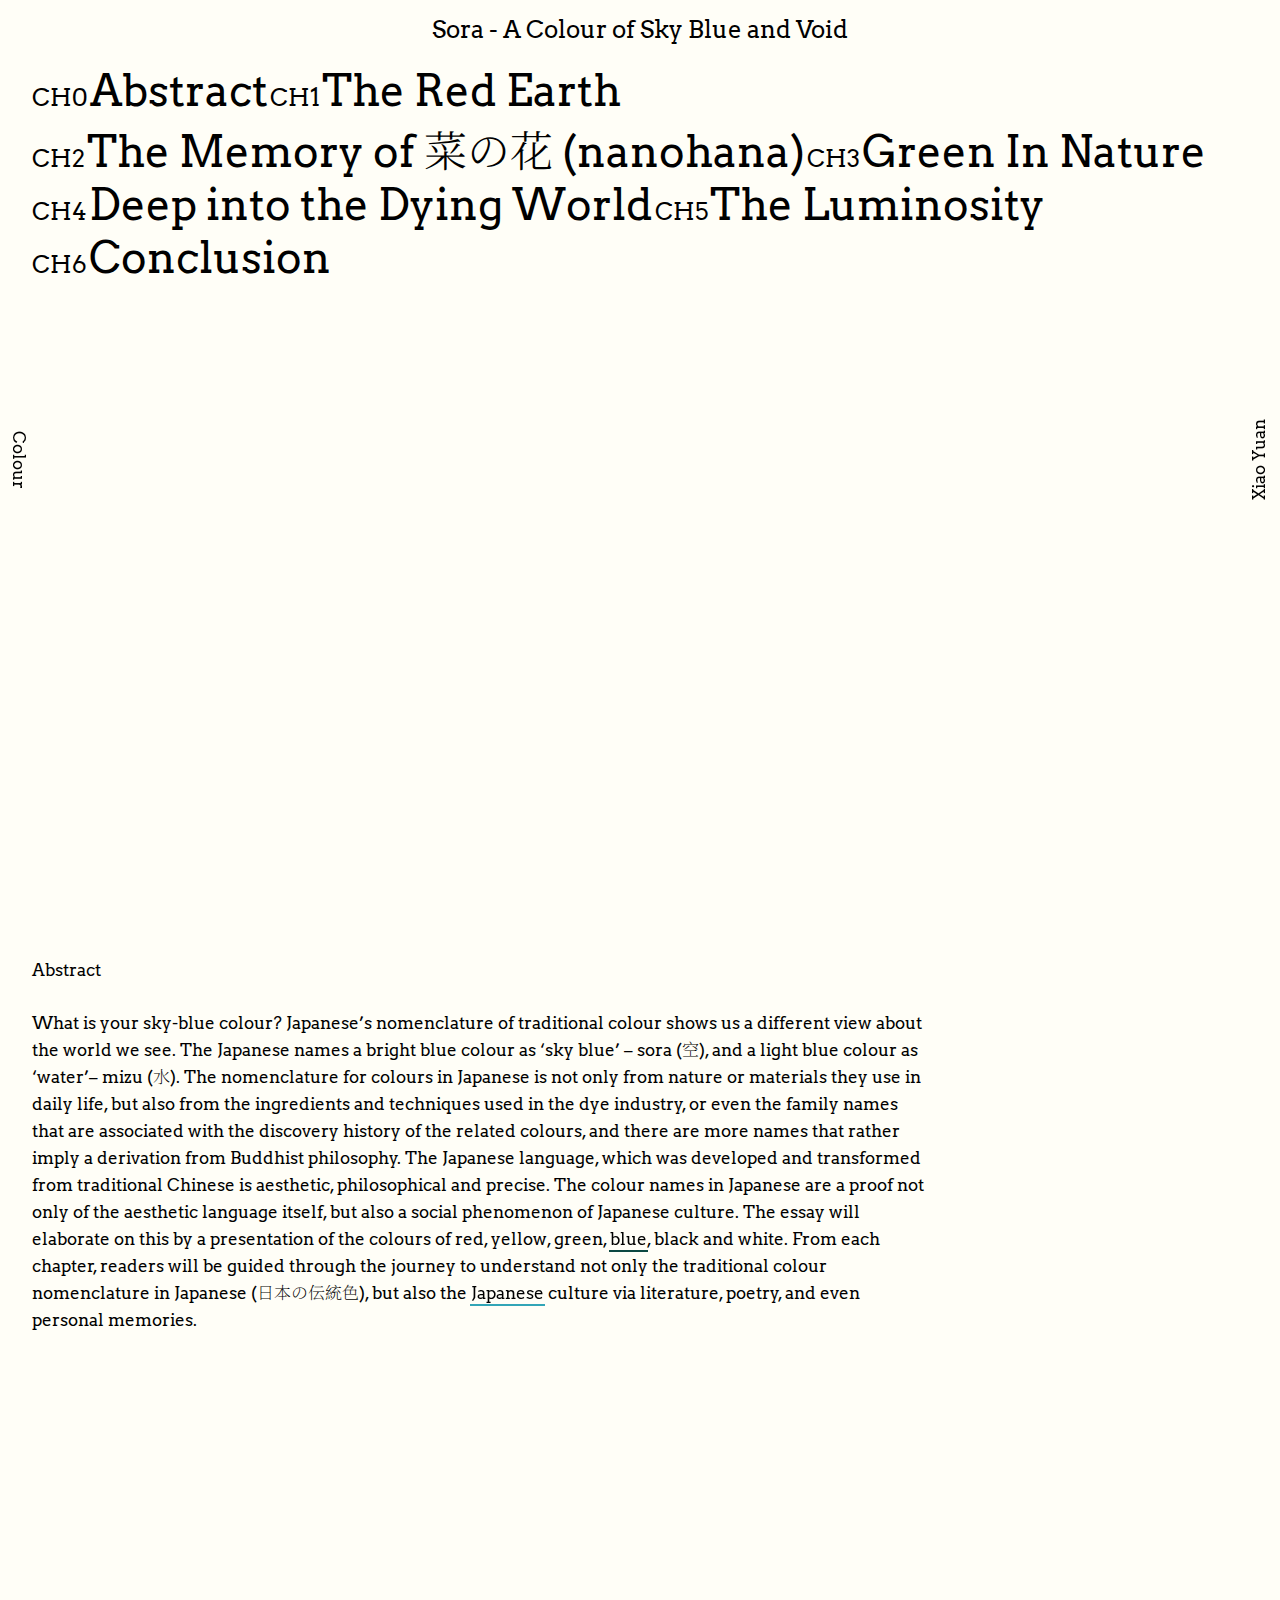
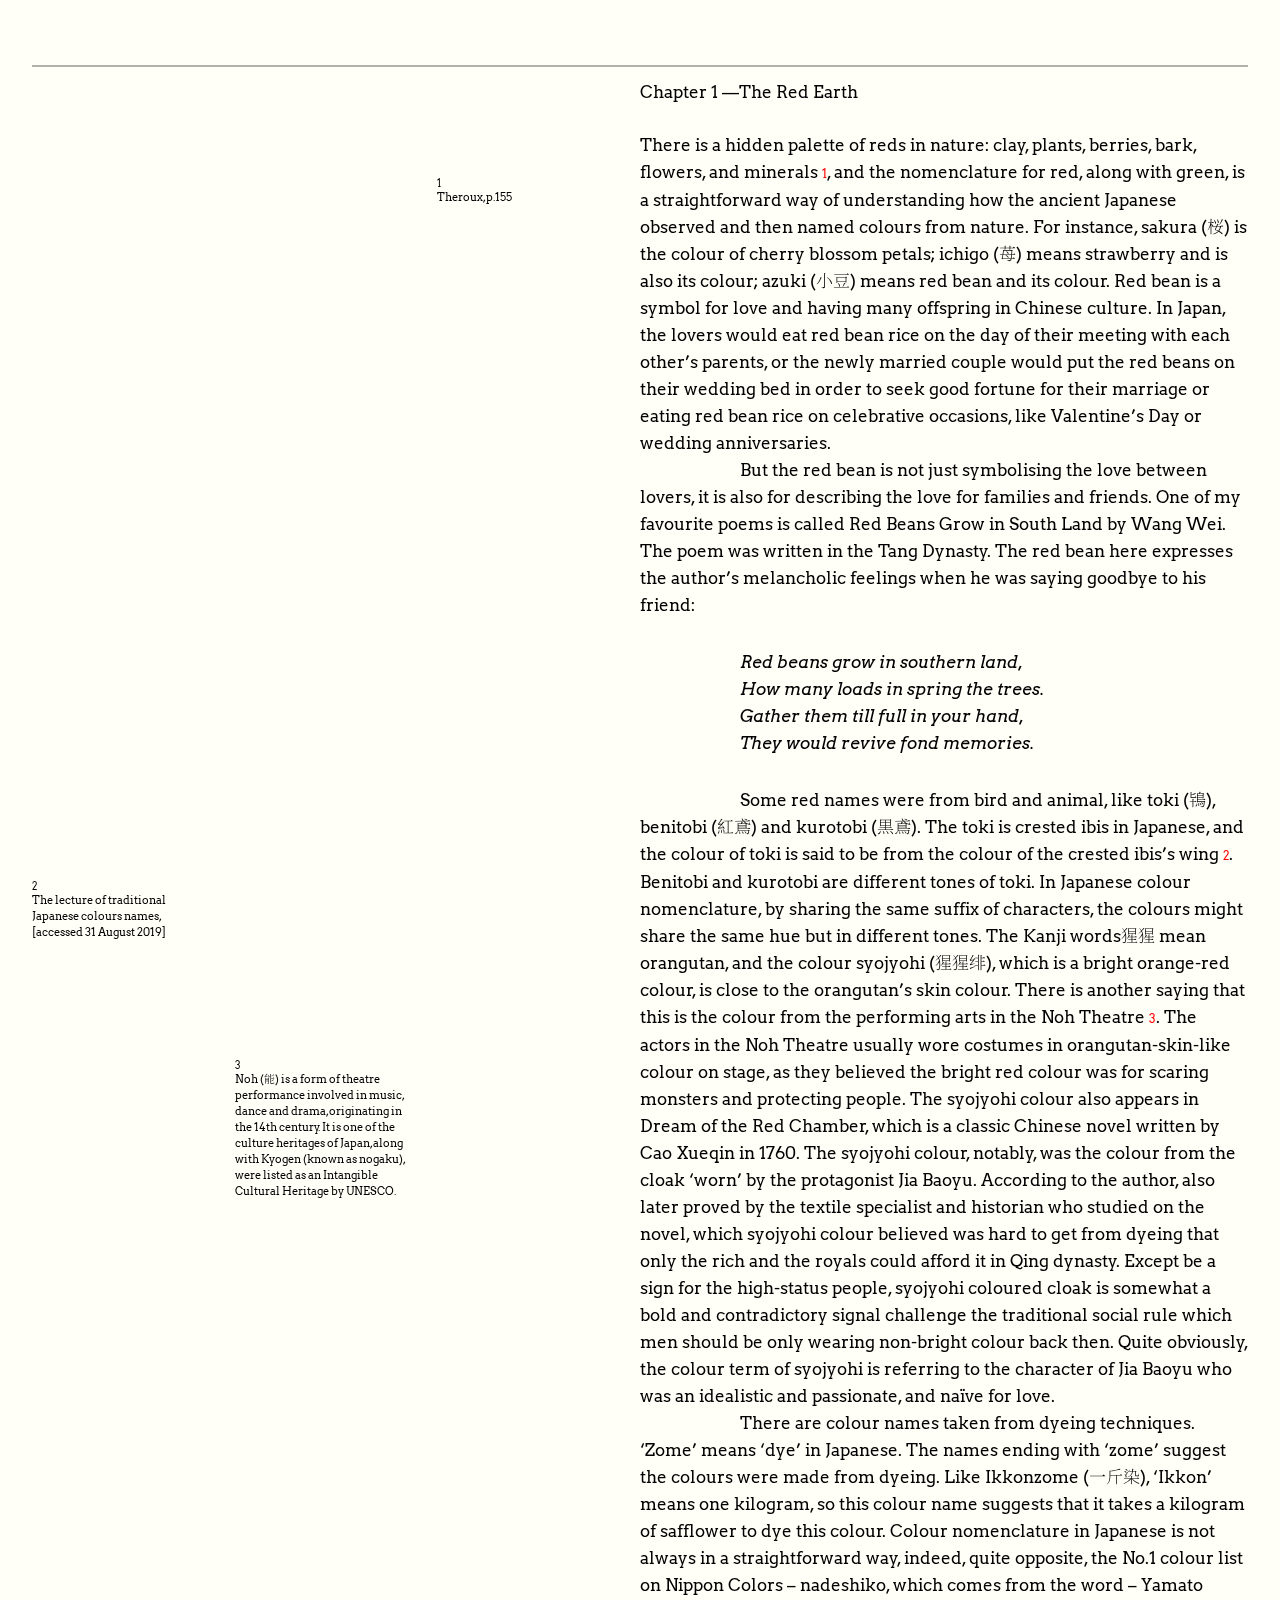
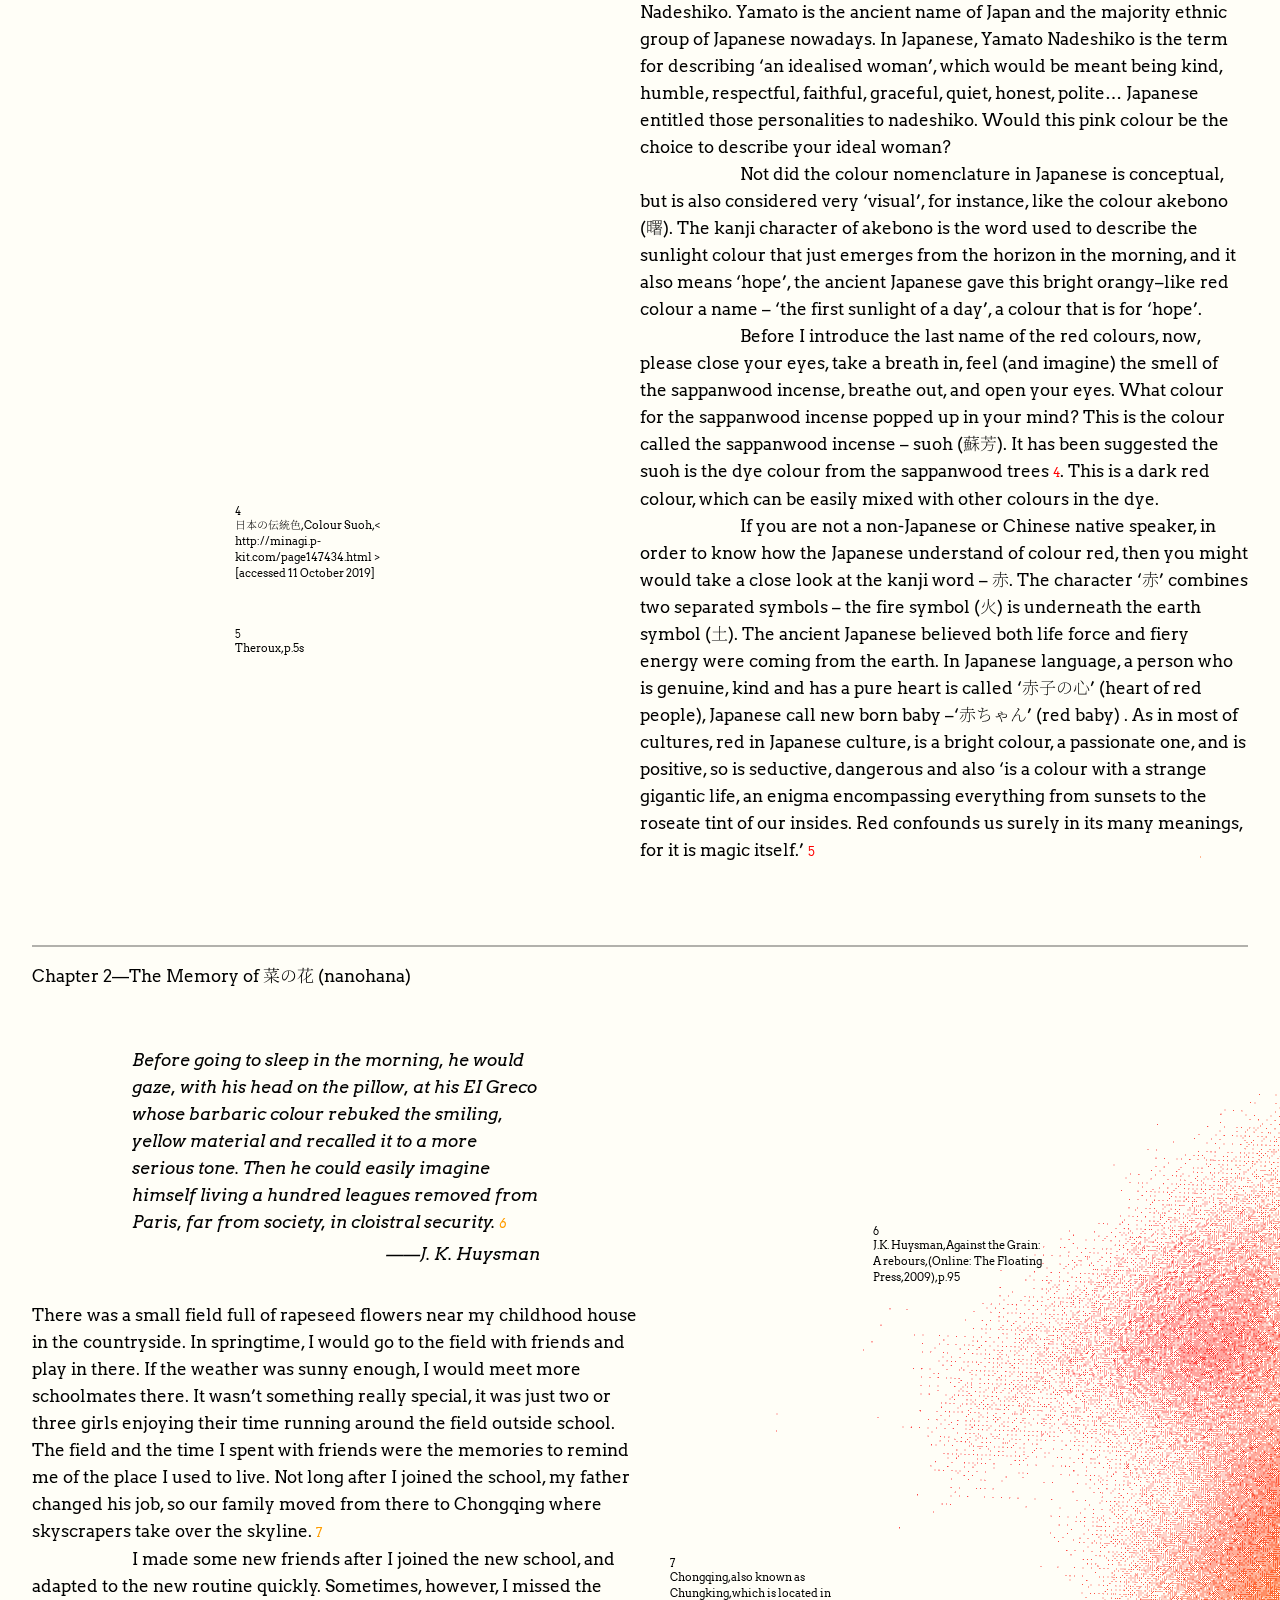
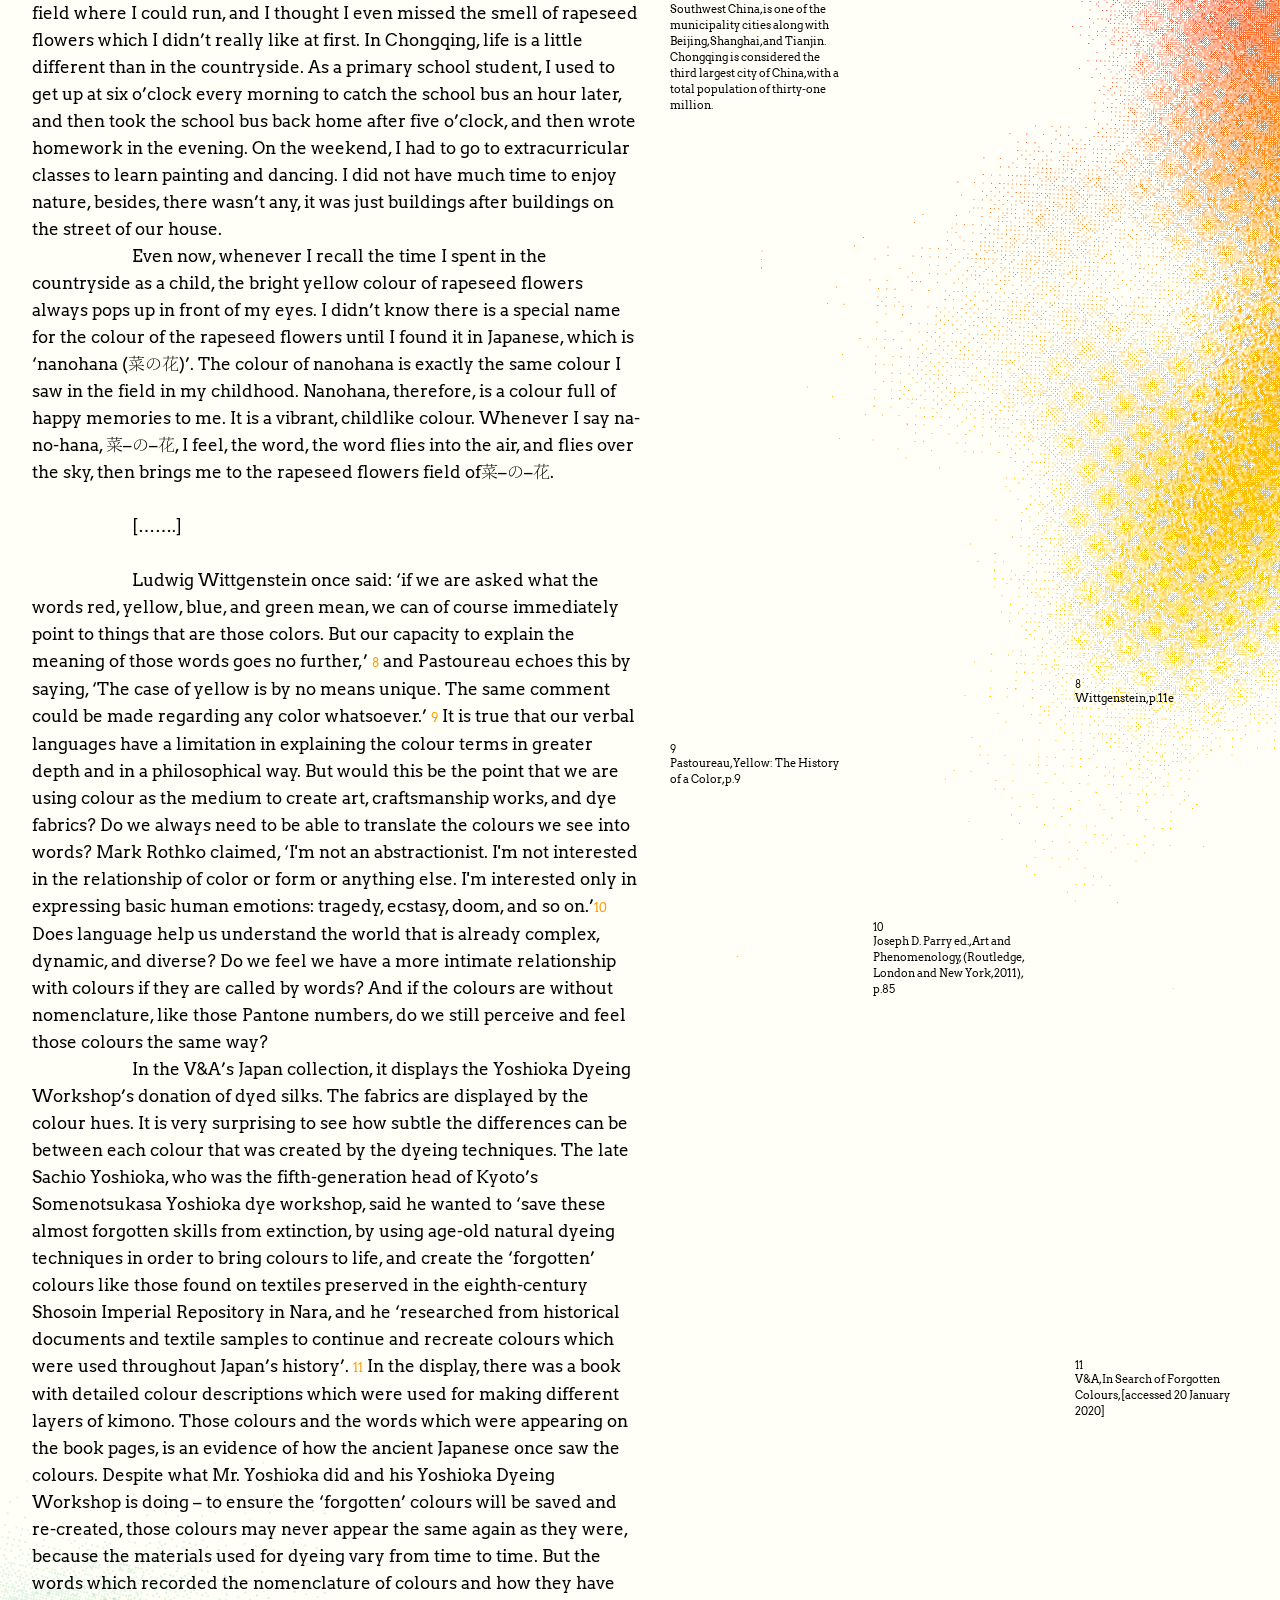
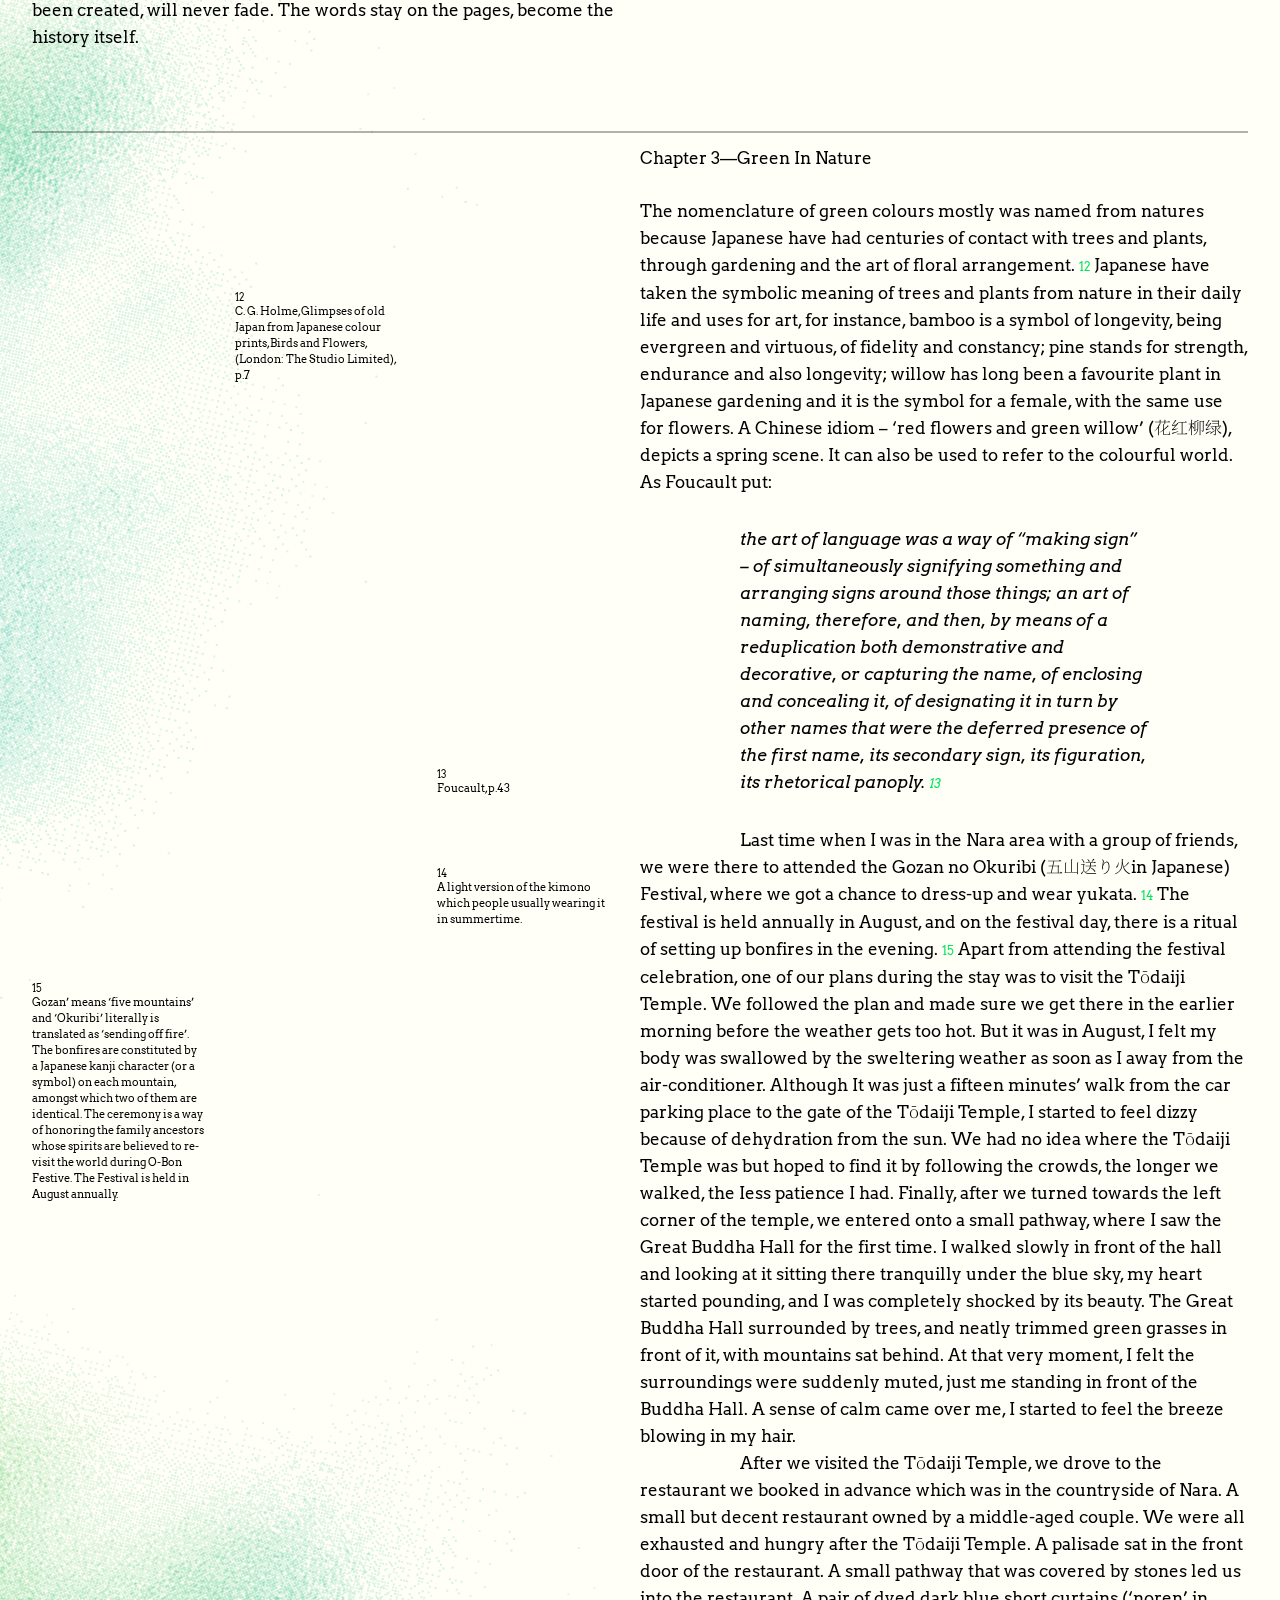
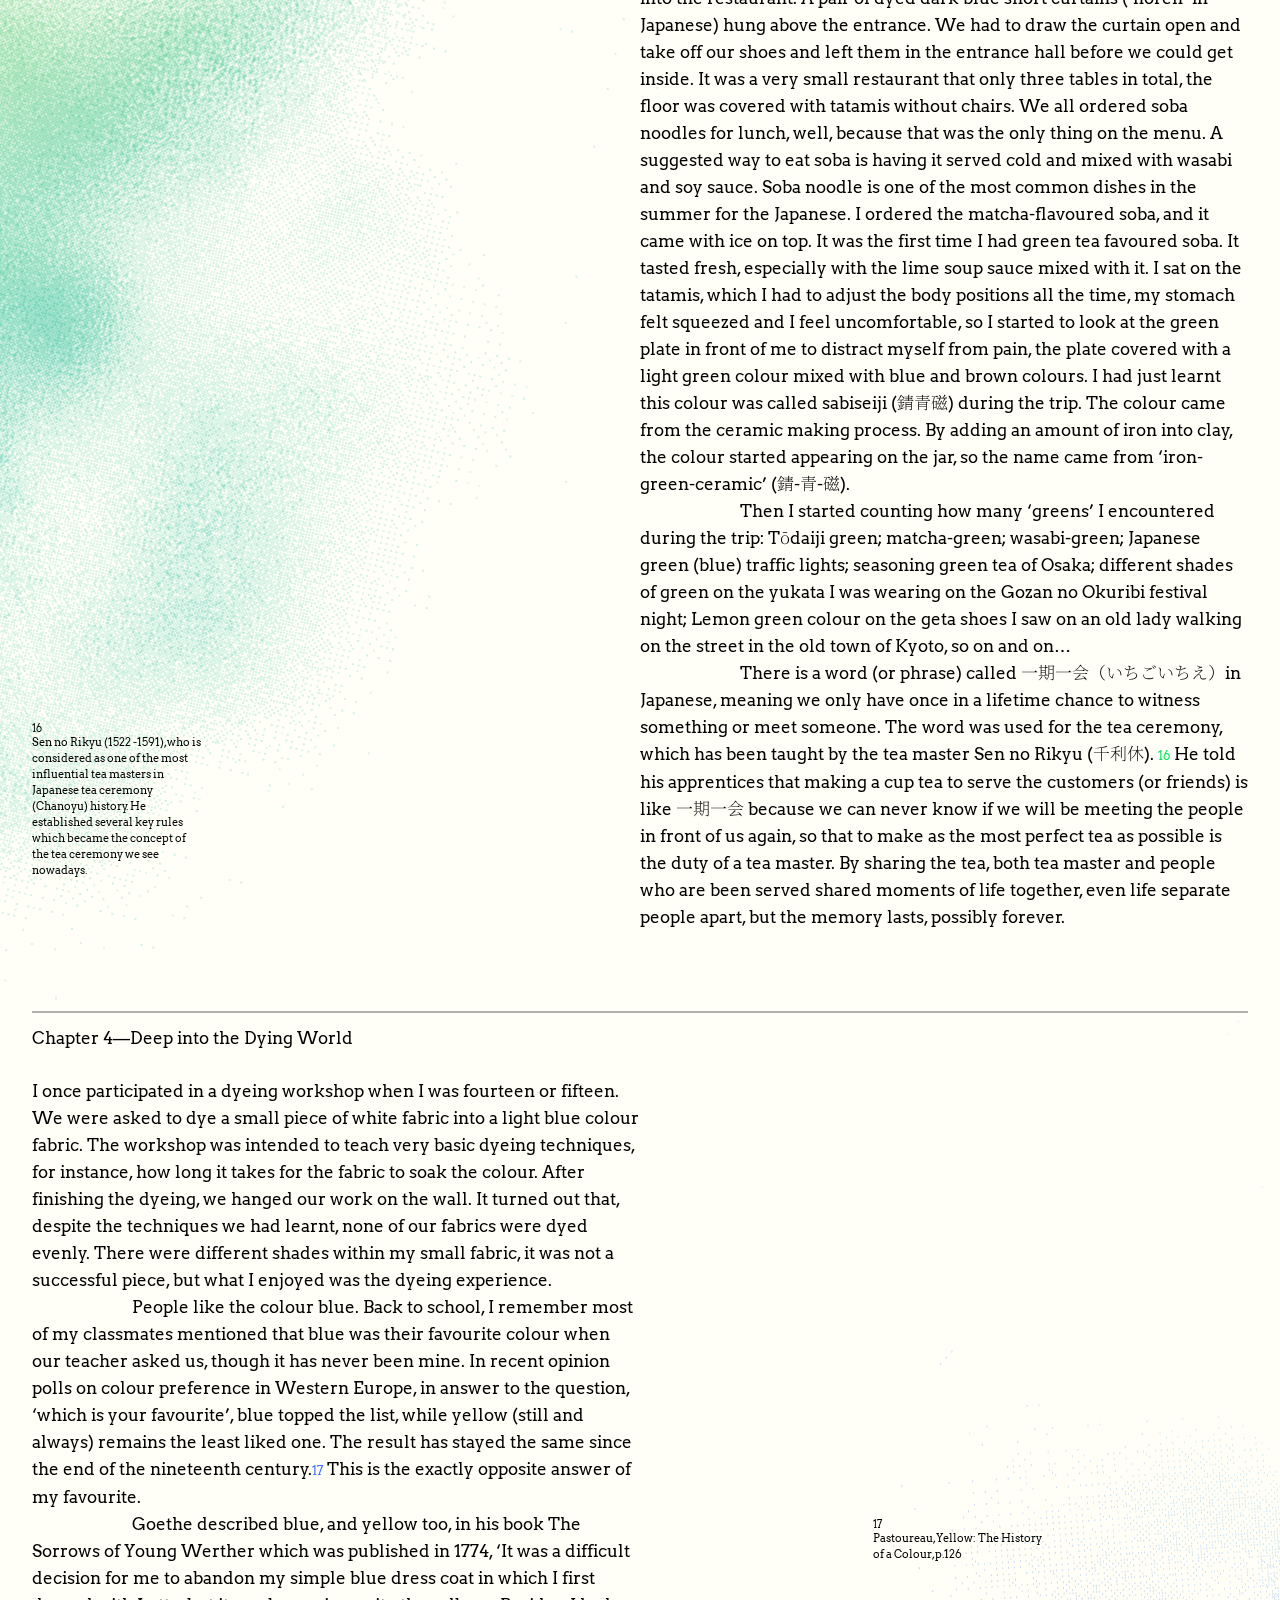
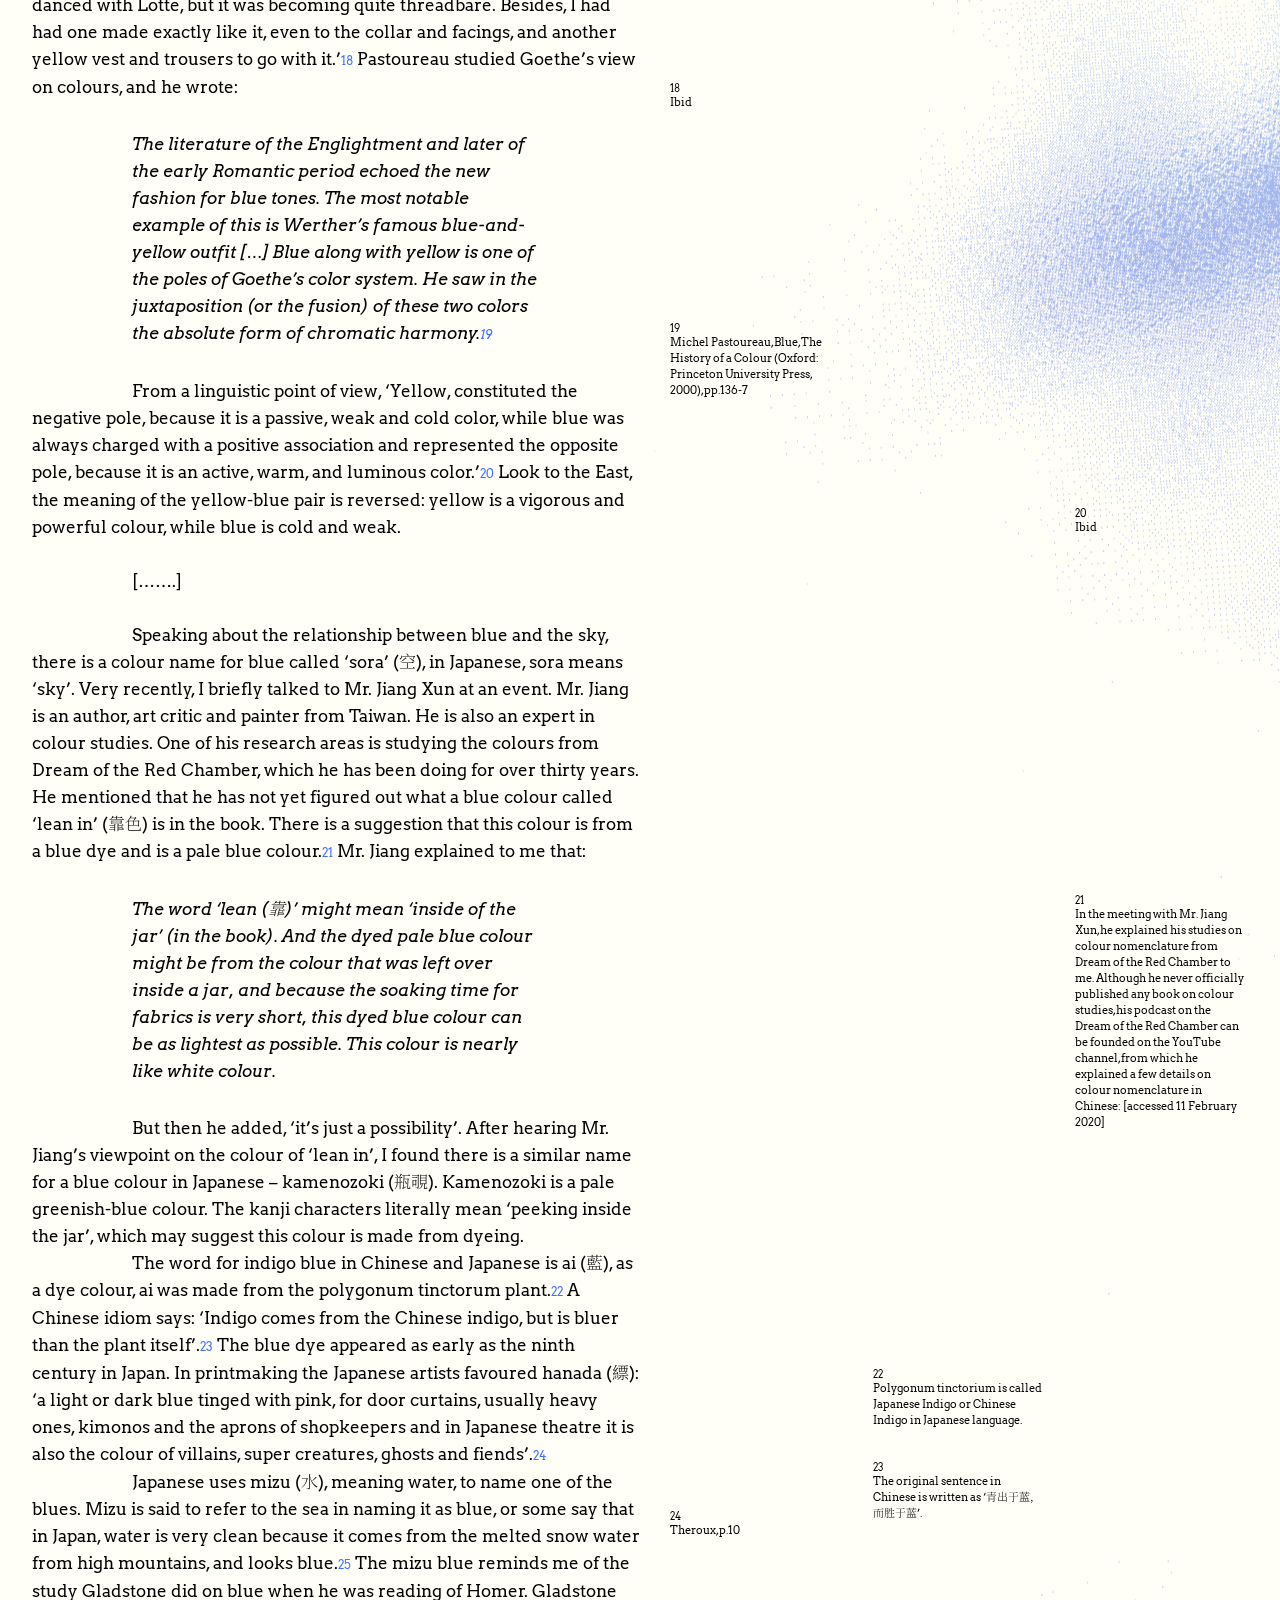
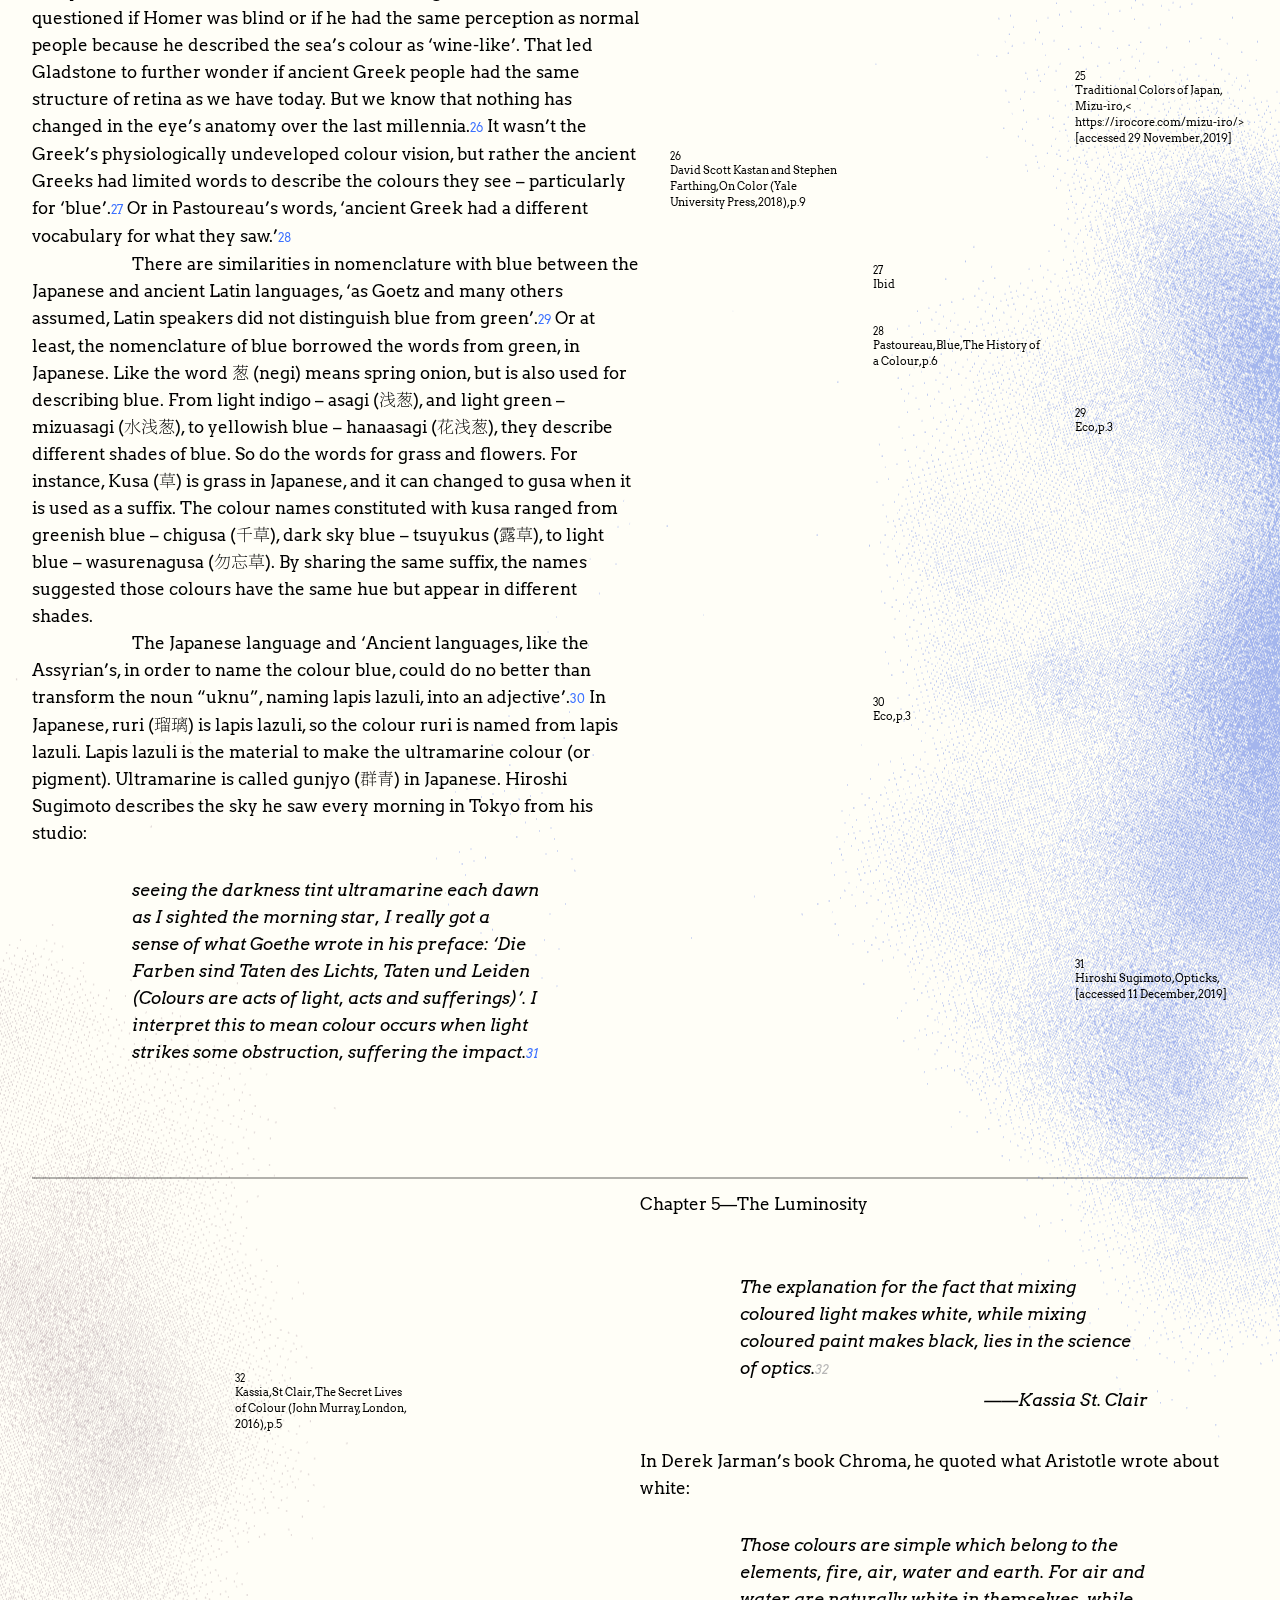
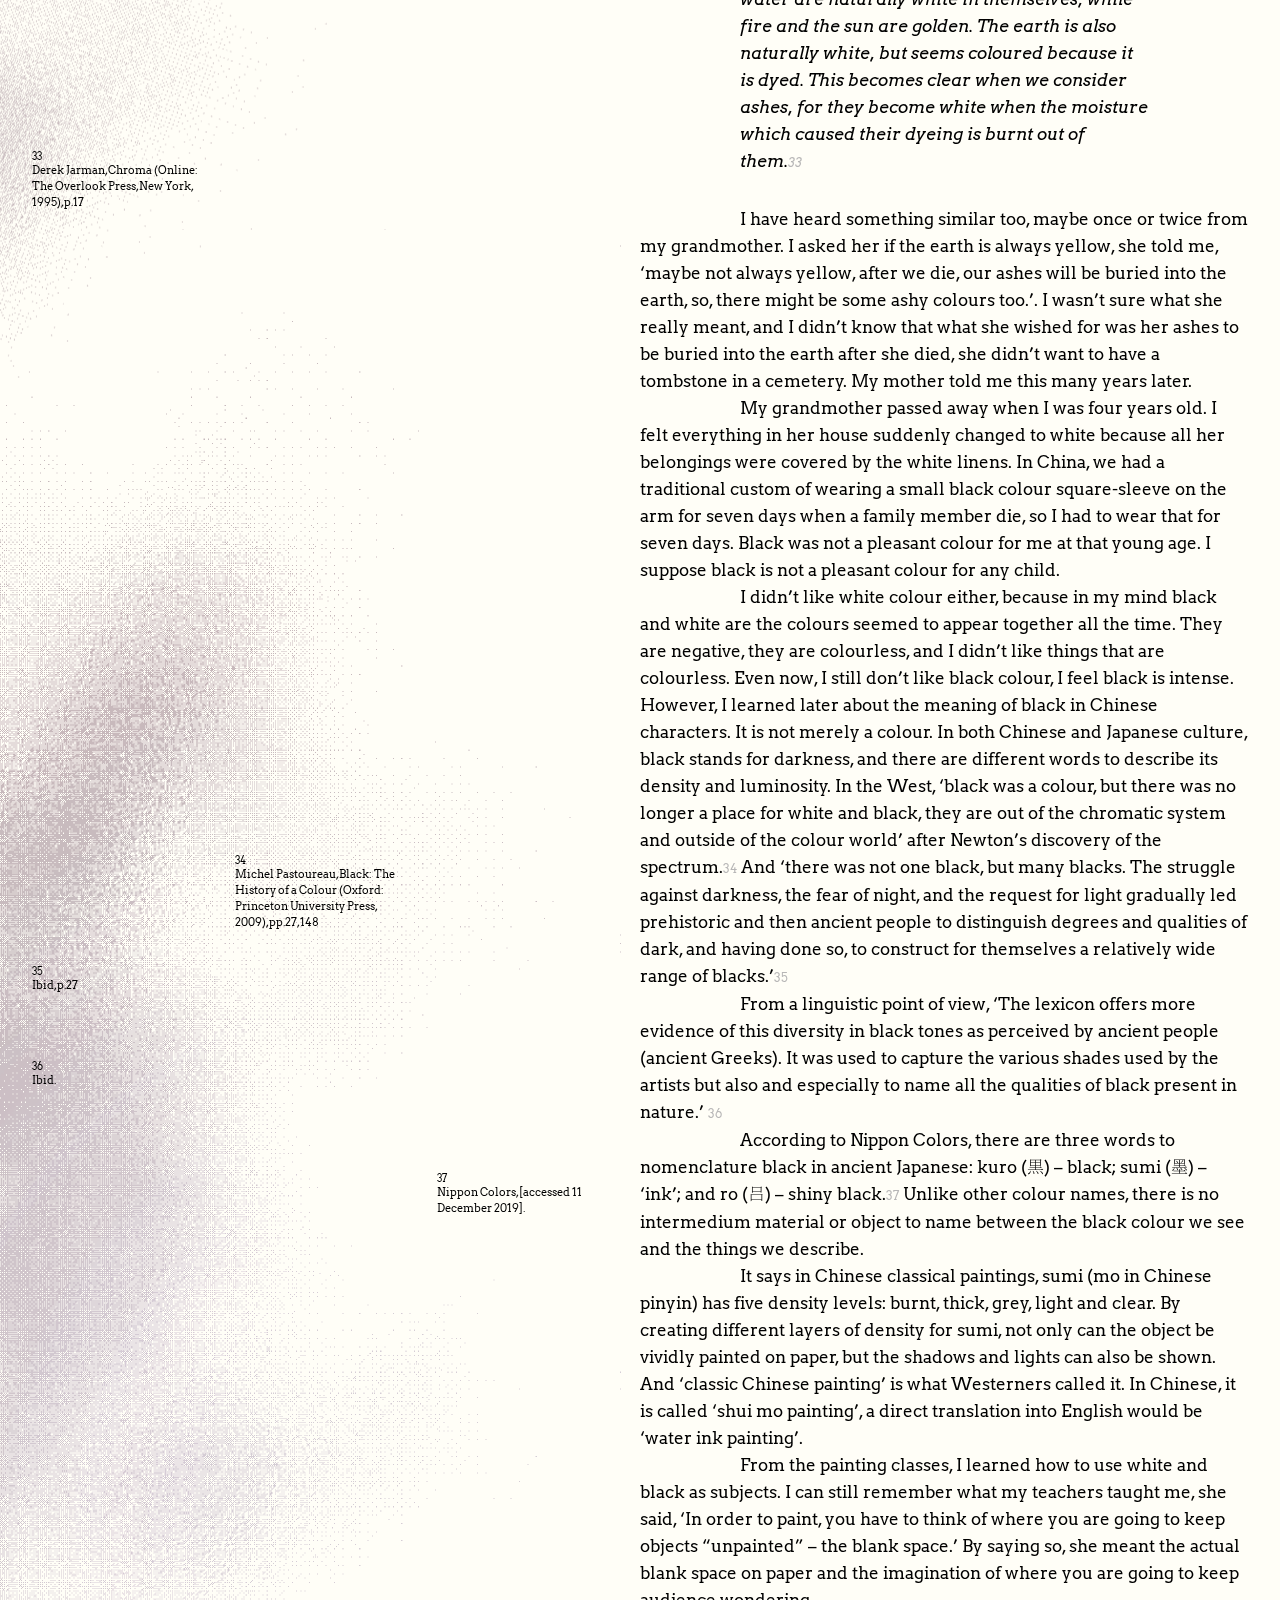
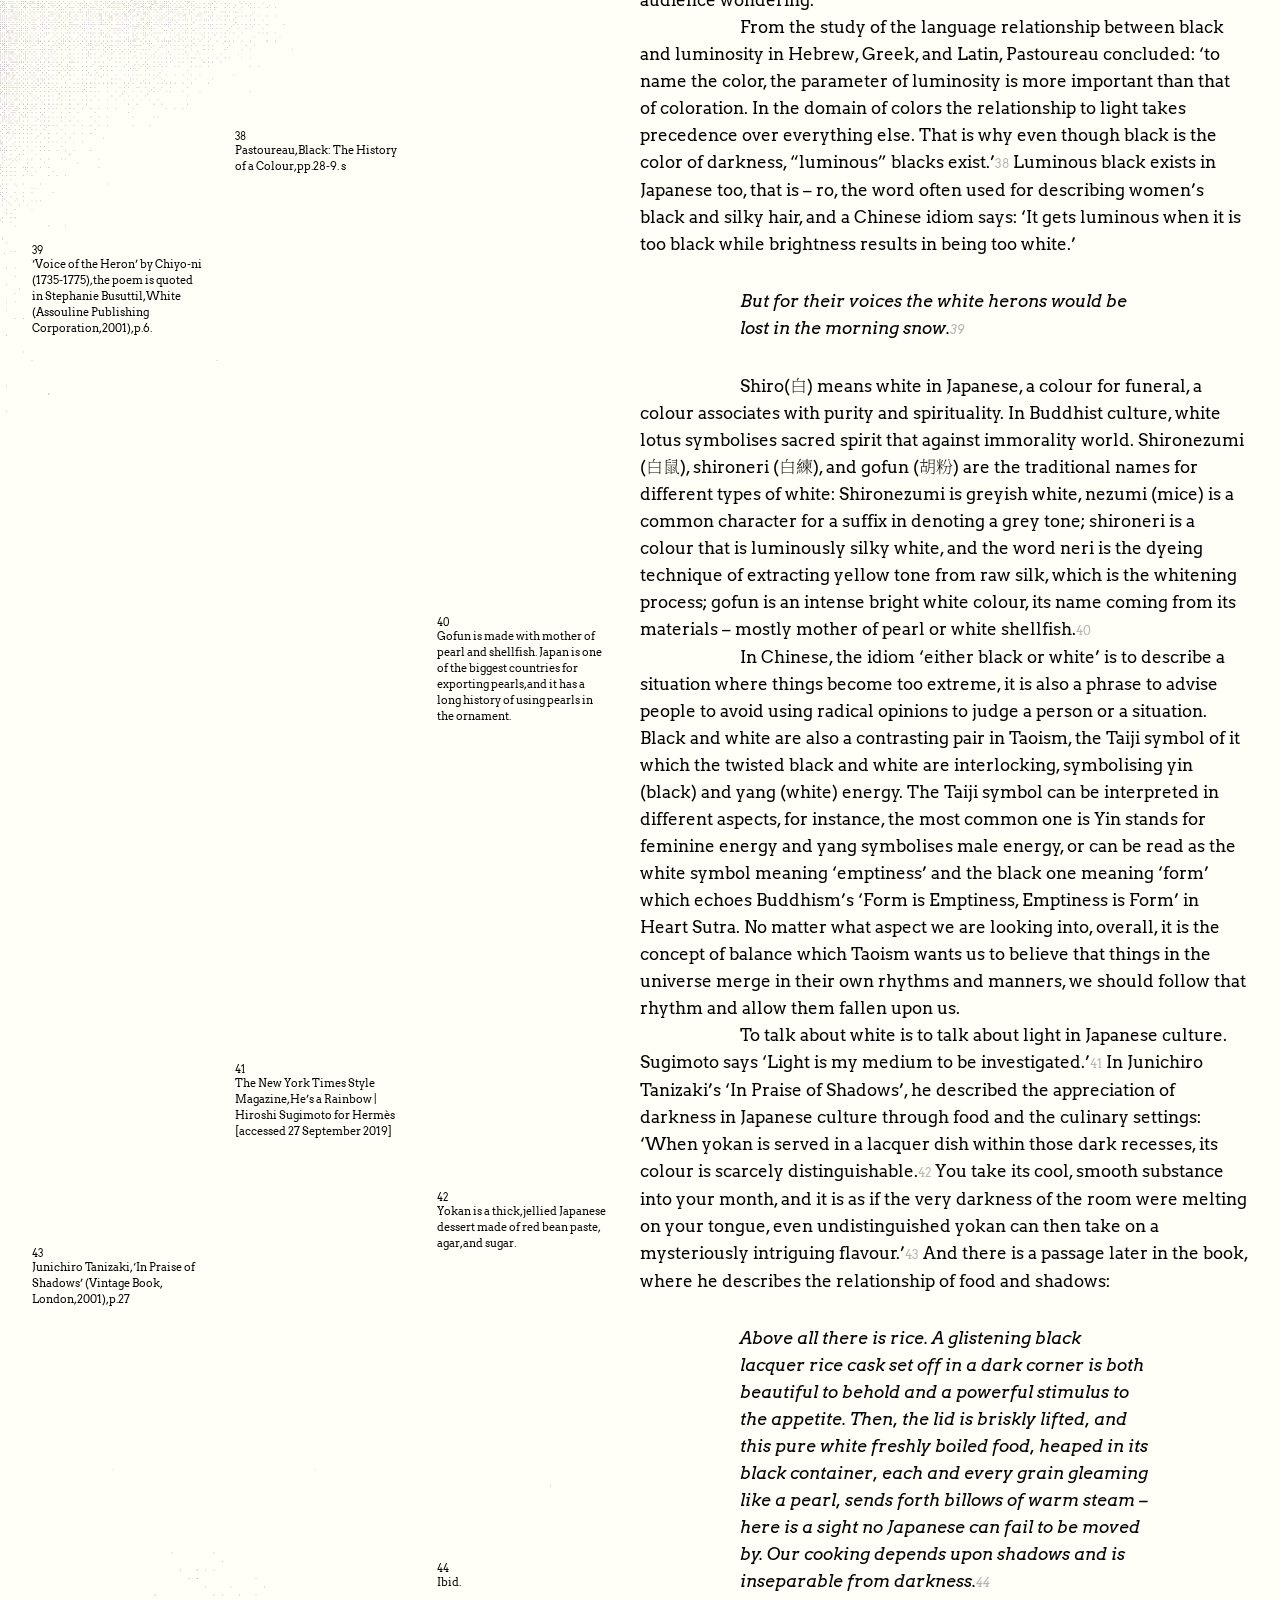
==== commit ad98627d: "Added Sticky navigation" ====
--- a/index.html
+++ b/index.html
@@ -20,11 +20,20 @@
   <body>
     <!-- Main Section with navigation -->
     <div class="cursor cursor--small"></div>
-    <section class="main-section">
+    <section class="main-section" id="main">
       <header class="main-header">
-        <h1 class="main-title">
-          Sora - A Colour of Sky Blue and Void
-        </h1>
+        <div class="main-title-wrapper main-static">
+          <h1 class="main-title">
+              Sora - A Colour of Sky Blue and Void
+          </h1>
+        </div>
+        <div class="main-title-wrapper main-sticky">
+          <h1 class="main-title">
+            <a href="#main" class="main-title-link-wrapper"
+              >Sora - A Colour of Sky Blue and Void</a
+            >
+          </h1>
+        </div>
         <nav class="nav-wrapper">
           <div class="nav-chapter-wrapper">
             <span class="nav-chapter-no">CH0</span>
@@ -80,14 +89,14 @@
           </div>
         </nav>
         <div class="bg-front-wrapper">
-          <img src="./image/bg/coloryfront.png" alt="" />
+          <img src="./image/bg/colorhero.png" alt="" />
         </div>
         <div class="mobile-nav-wrapper">
           <div class="mobile-left">
             <a href="#">Colour</a>
           </div>
           <div class="mobile-right">
-            <a href="#">Yuan Xiao</a>
+            <a href="#">Xiao Yuan</a>
           </div>
         </div>
       </header>
@@ -99,7 +108,7 @@
         </div>
         <div class="right-link">
           <div class="right-link-inner-wrapper links-wrapper">
-            <a href="">Yuan Xiao</a>
+            <a href="">Xiao Yuan</a>
           </div>
         </div>
       </div>
@@ -248,6 +257,9 @@
           confounds us surely in its many meanings, for it is magic itself.’
           <span class="refer-footer-num footer-red">5</span>
         </p>
+        <div class="bg-tablet bg-ch1-wrapper">
+          <img src="./image/bg/color-ch1.png" alt="" />
+        </div>
       </div>
       <div class="refer-div">
         <div class="refer-left">
@@ -301,6 +313,9 @@
               Theroux, p.155
             </p>
           </div>
+        </div>
+        <div class="bg-ch1-wrapper">
+          <img src="./image/bg/color-ch1.png" alt="" />
         </div>
       </div>
     </section>
--- a/style/style.css
+++ b/style/style.css
@@ -79,7 +79,6 @@
 }
 
 span.magic-box:hover {
-  color: #fff;
   -webkit-transition-delay: 0.11s;
           transition-delay: 0.11s;
 }
@@ -165,8 +164,11 @@
 }
 
 .main-section {
-  height: 100vh;
-  position: relative;
+  height: 105vh;
+  position: relative;
+  background-image: url(../image/bg/colorhero.png);
+  background-repeat: no-repeat;
+  background-size: 100% 100%;
 }
 
 .main-header {
@@ -190,6 +192,39 @@
 }
 
 /*--- Navigation Head ---*/
+.main-title-wrapper {
+  width: 100%;
+  display: -webkit-box;
+  display: -ms-flexbox;
+  display: flex;
+  -webkit-box-align: center;
+      -ms-flex-align: center;
+          align-items: center;
+  -webkit-box-pack: center;
+      -ms-flex-pack: center;
+          justify-content: center;
+  position: relative;
+  top: 0rem;
+  z-index: 100;
+}
+
+.main-static {
+  display: -webkit-box;
+  display: -ms-flexbox;
+  display: flex;
+}
+
+.main-sticky {
+  display: none;
+  background: white;
+  position: fixed;
+}
+
+.main-title-link-wrapper {
+  text-decoration: none;
+  color: black;
+}
+
 .main-title {
   font-size: 2.4rem;
   font-weight: 300;
@@ -274,6 +309,7 @@
 
 /* --- Background ---*/
 .bg-front-wrapper {
+  display: none;
   margin-top: -185rem;
   margin-bottom: -200vh;
   -webkit-transform: scale(0.55);
@@ -287,11 +323,9 @@
 }
 
 .abstract-section {
-  min-height: 85vh;
+  min-height: 80vh;
   width: 95%;
   margin: auto;
-  border: solid rgba(0, 0, 0, 0.3);
-  border-width: 2px 0px 0px 0px;
   padding: 1.5rem 25% 8rem 0vw;
 }
 
@@ -471,6 +505,15 @@
   display: none;
 }
 
+.bg-ch1-wrapper {
+  position: absolute;
+  left: -90rem;
+  top: 10rem;
+  -webkit-transform: scale(1);
+          transform: scale(1);
+  z-index: -10;
+}
+
 .bg-ch2-wrapper {
   position: absolute;
   right: -190rem;
@@ -898,8 +941,8 @@
 
 @media screen and (max-width: 1024px) {
   /*--- Header ---*/
-  .main-section {
-    margin: 0rem 2.5rem;
+  .main-header {
+    width: 90%;
   }
   .nav-wrapper {
     padding-top: 4%;
@@ -952,20 +995,30 @@
 }
 
 @media screen and (max-width: 548px) {
+  .cursor {
+    display: none;
+  }
+  html,
+  body {
+    overflow-x: hidden;
+  }
   /*--- Header ---*/
+  .main-section {
+    height: 100vh;
+  }
   .main-header {
-    width: 100%;
+    width: 90%;
   }
   .main-title {
-    font-size: 2rem;
+    font-size: 1.9rem;
     -ms-flex-item-align: start;
         align-self: flex-start;
   }
   .nav-chapter-no {
-    font-size: 2rem;
+    font-size: 1.9rem;
   }
   .nav-chapter-name {
-    font-size: 3.2rem;
+    font-size: 2.8rem;
   }
   .side-link-wrapper {
     display: none;
@@ -975,16 +1028,15 @@
     display: -ms-flexbox;
     display: flex;
     width: 90%;
-    margin: auto;
     position: absolute;
-    bottom: 5%;
+    bottom: 3rem;
     -webkit-box-align: center;
         -ms-flex-align: center;
             align-items: center;
     -webkit-box-pack: center;
         -ms-flex-pack: center;
             justify-content: center;
-    font-size: 2rem;
+    font-size: 1.8rem;
   }
   .mobile-left {
     -webkit-box-flex: 1;
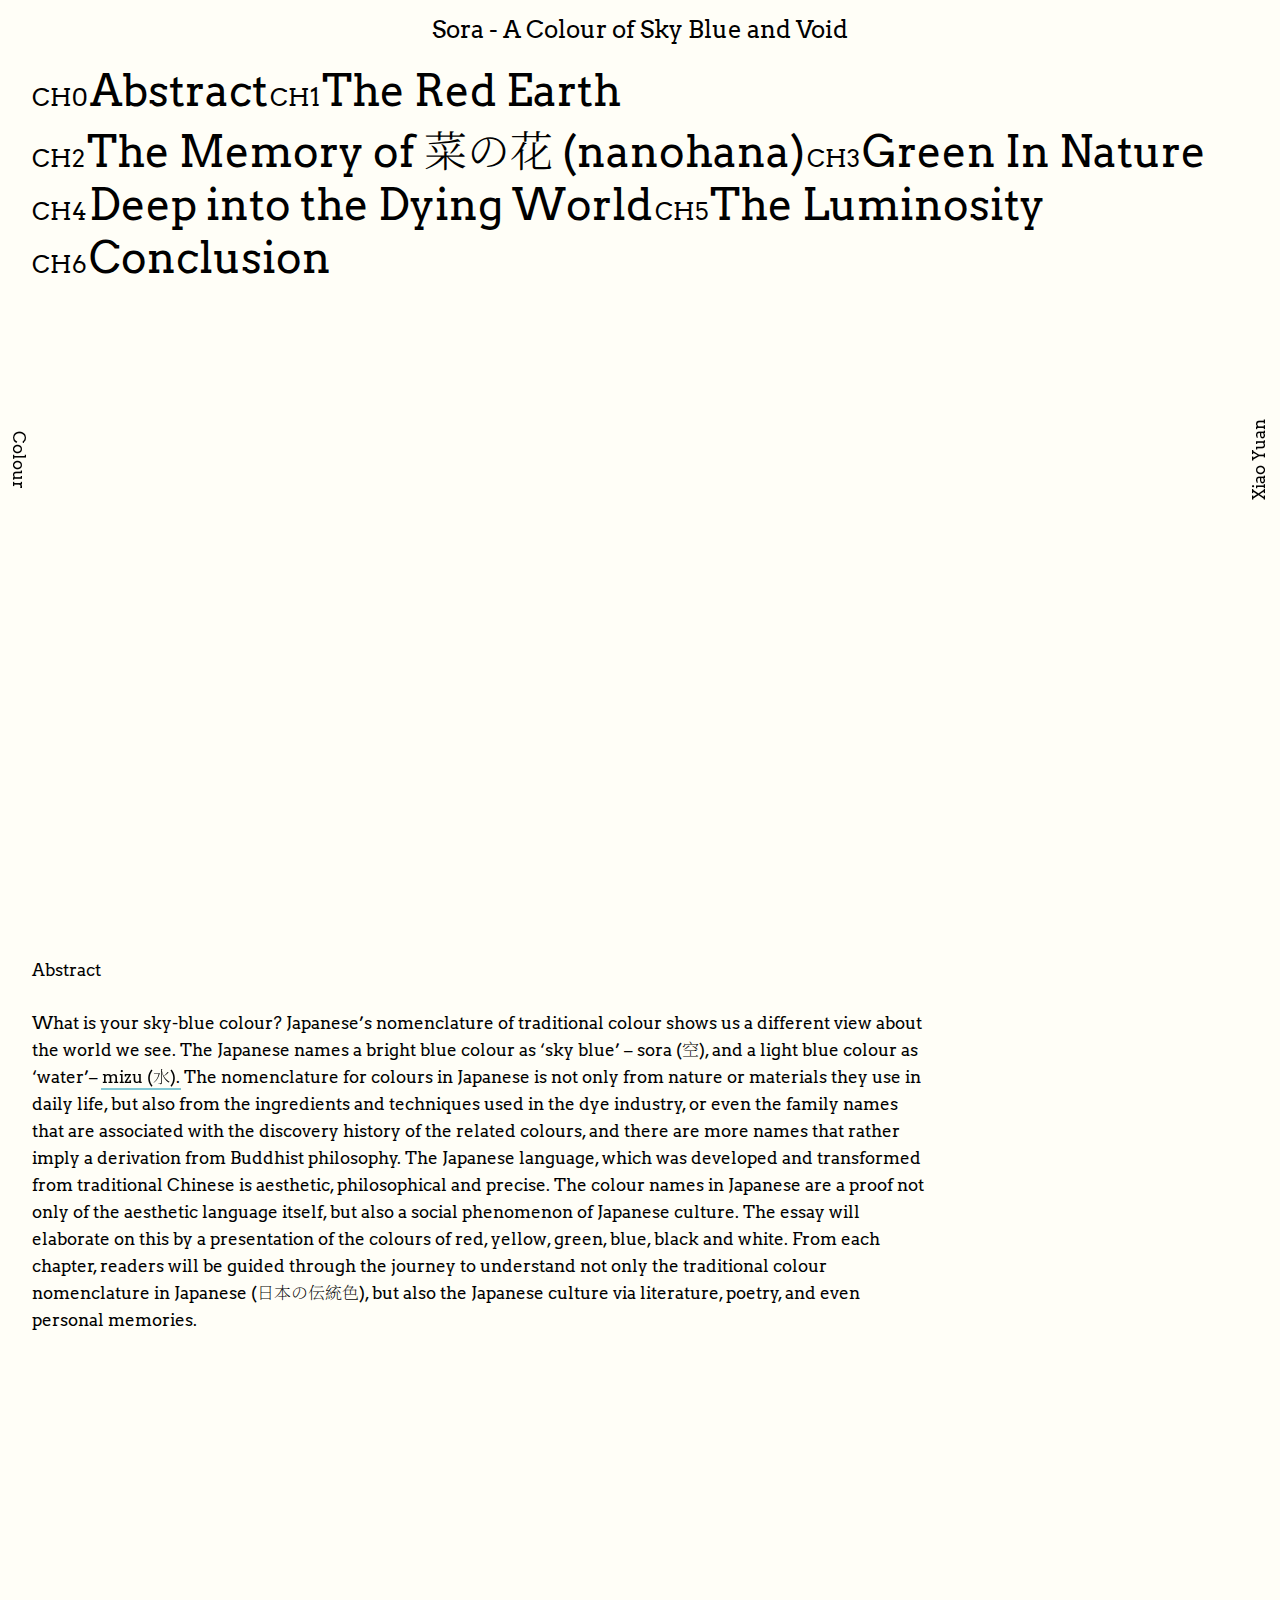
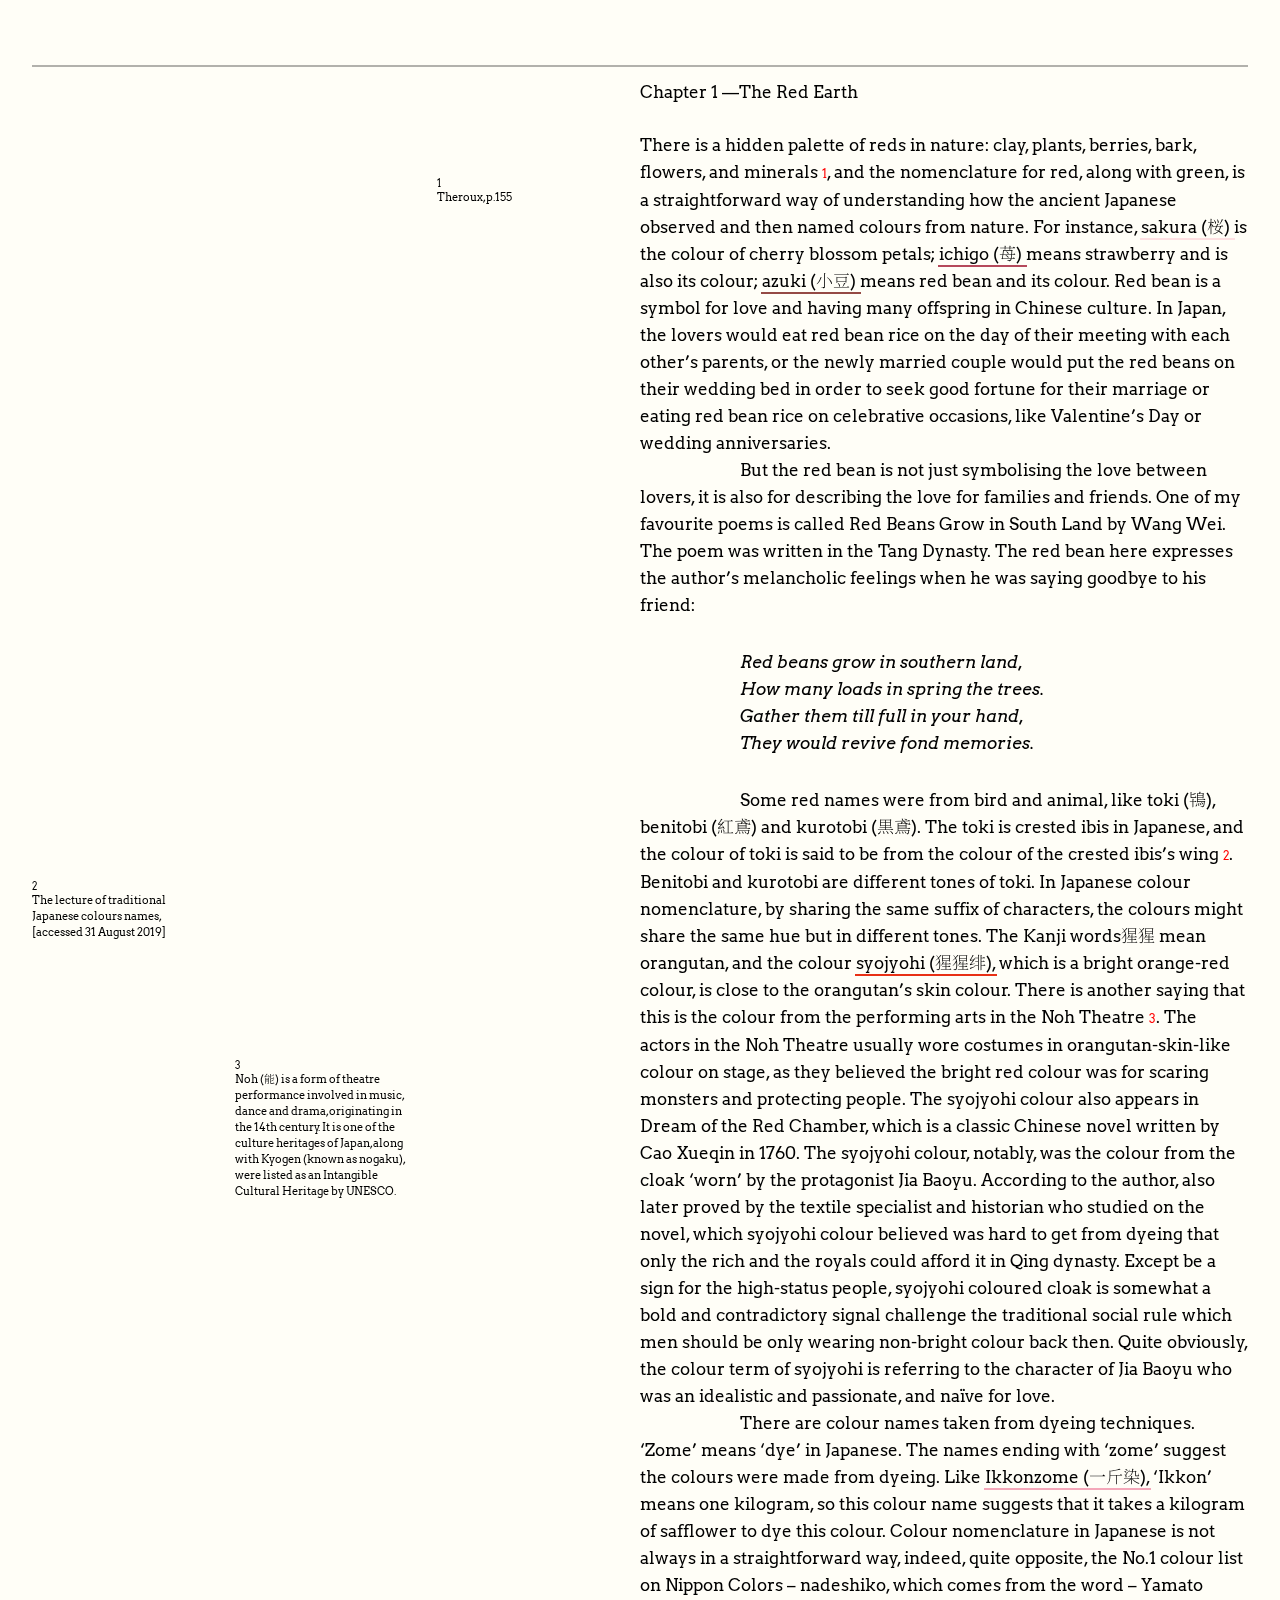
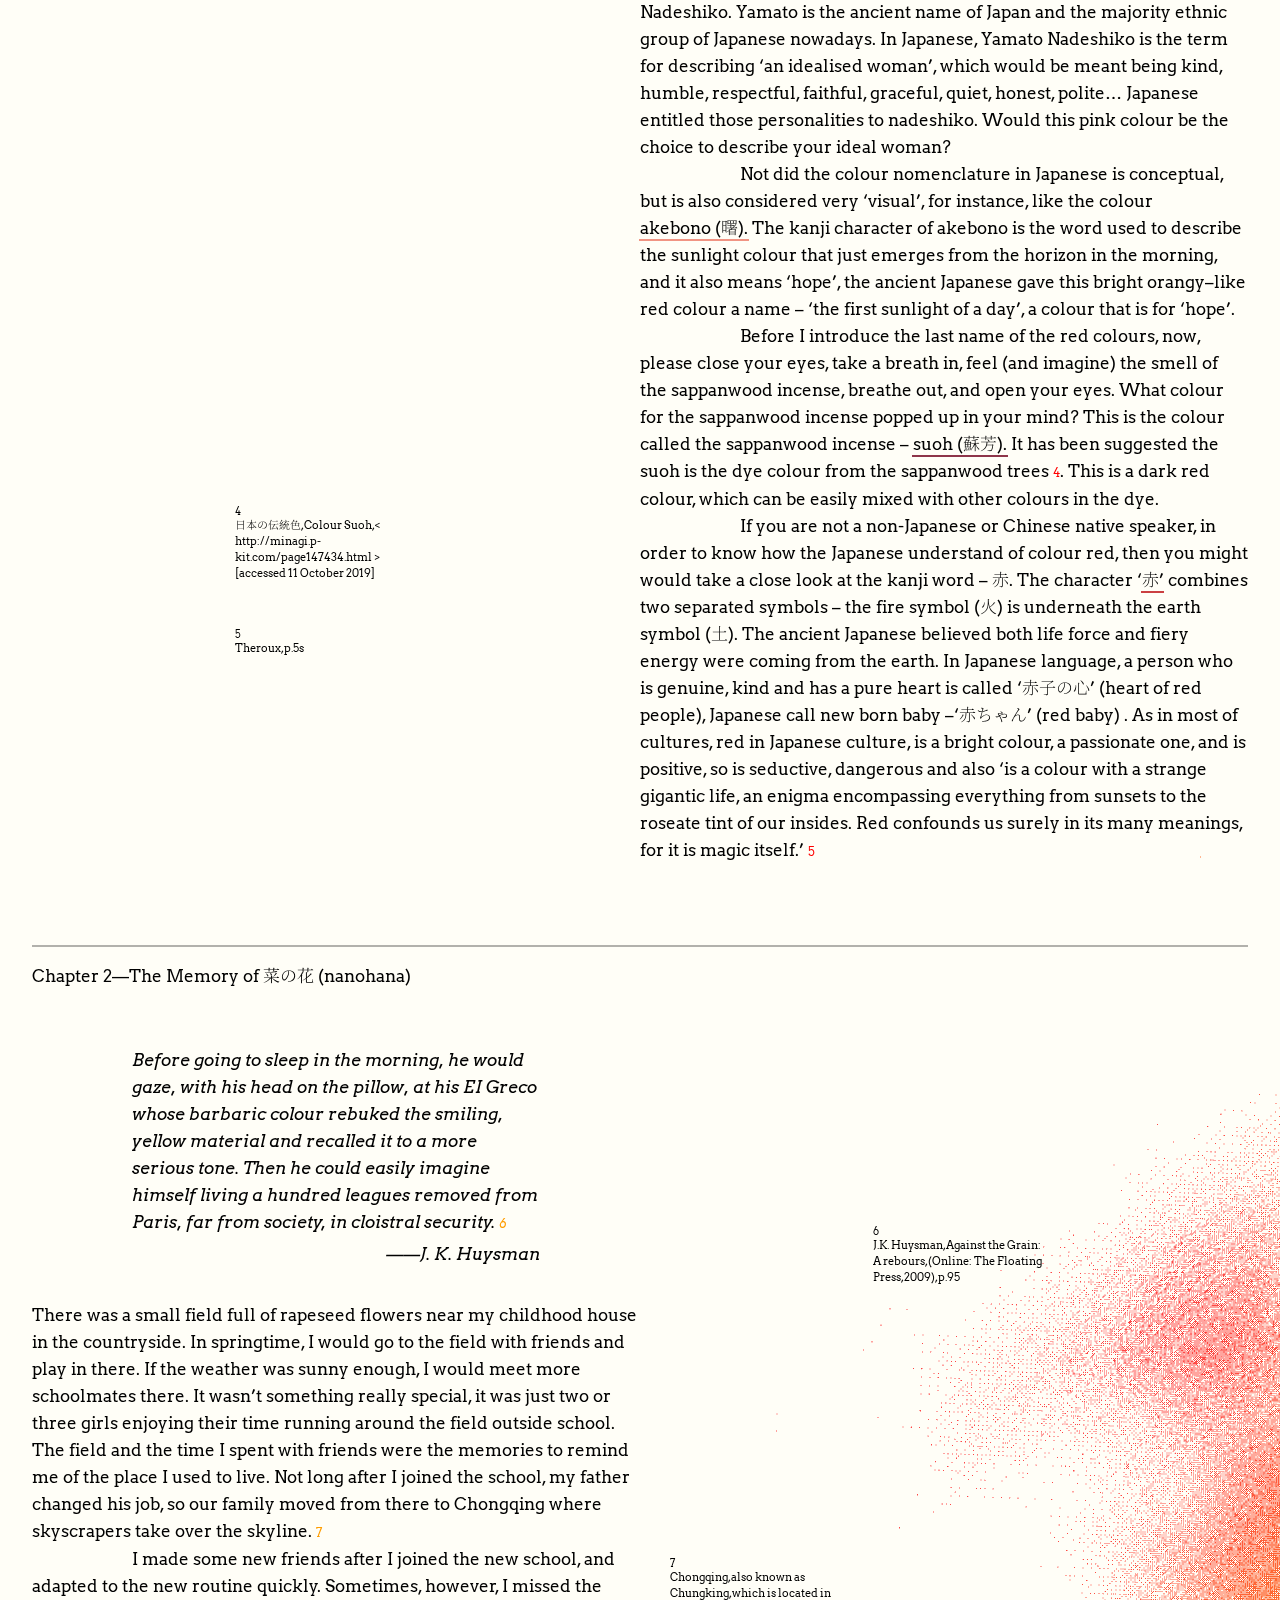
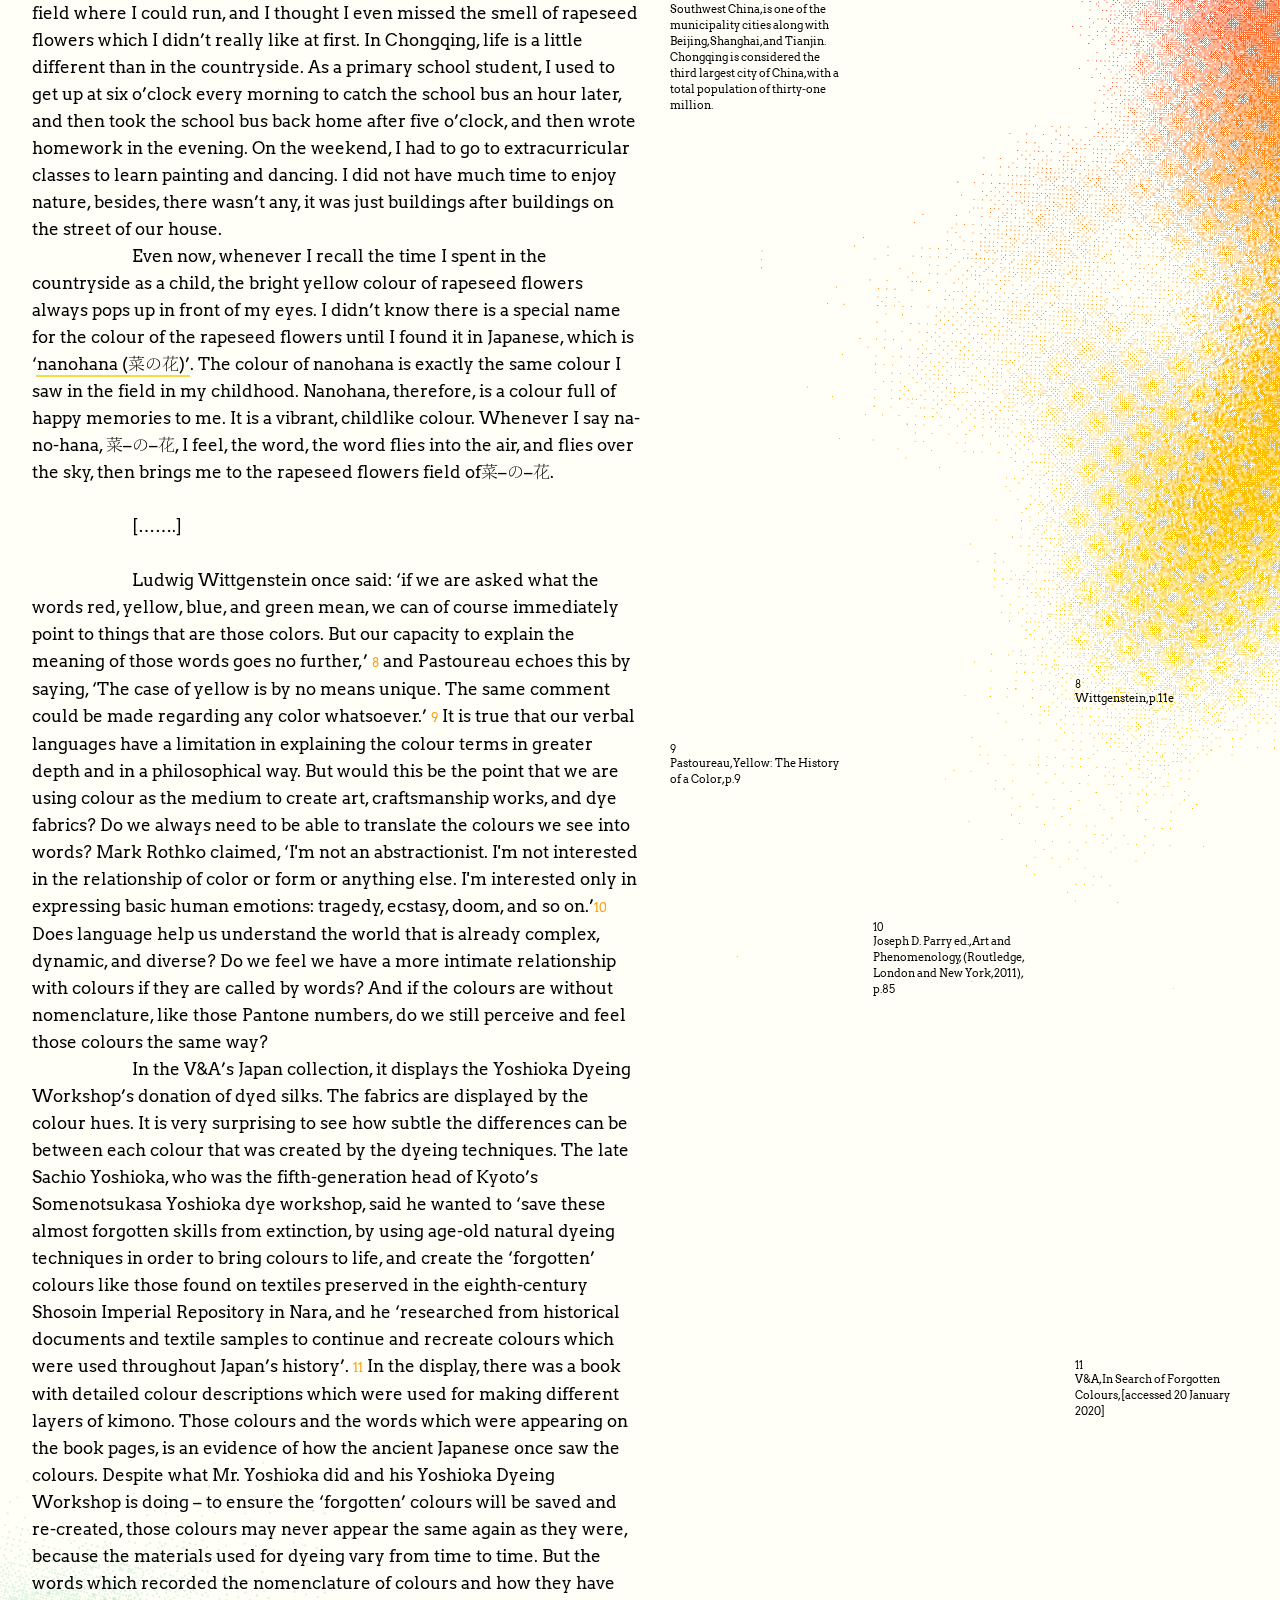
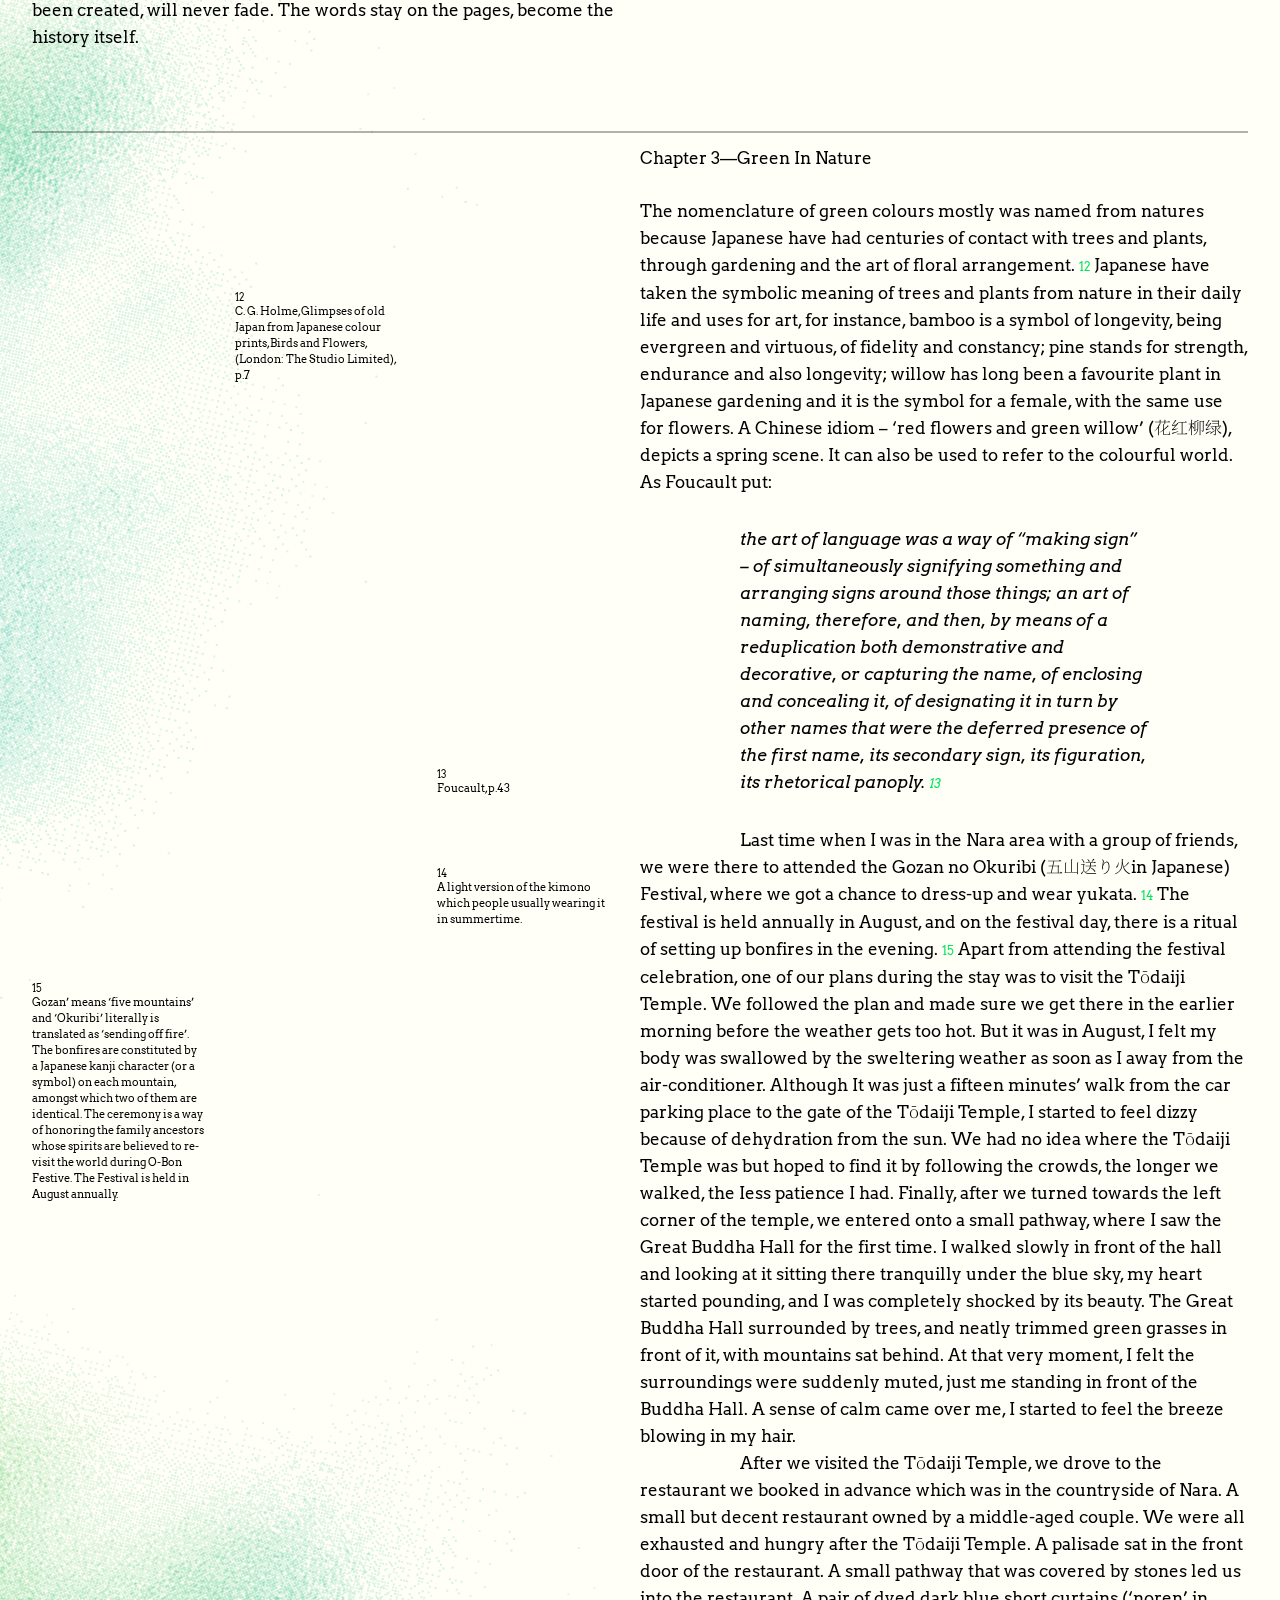
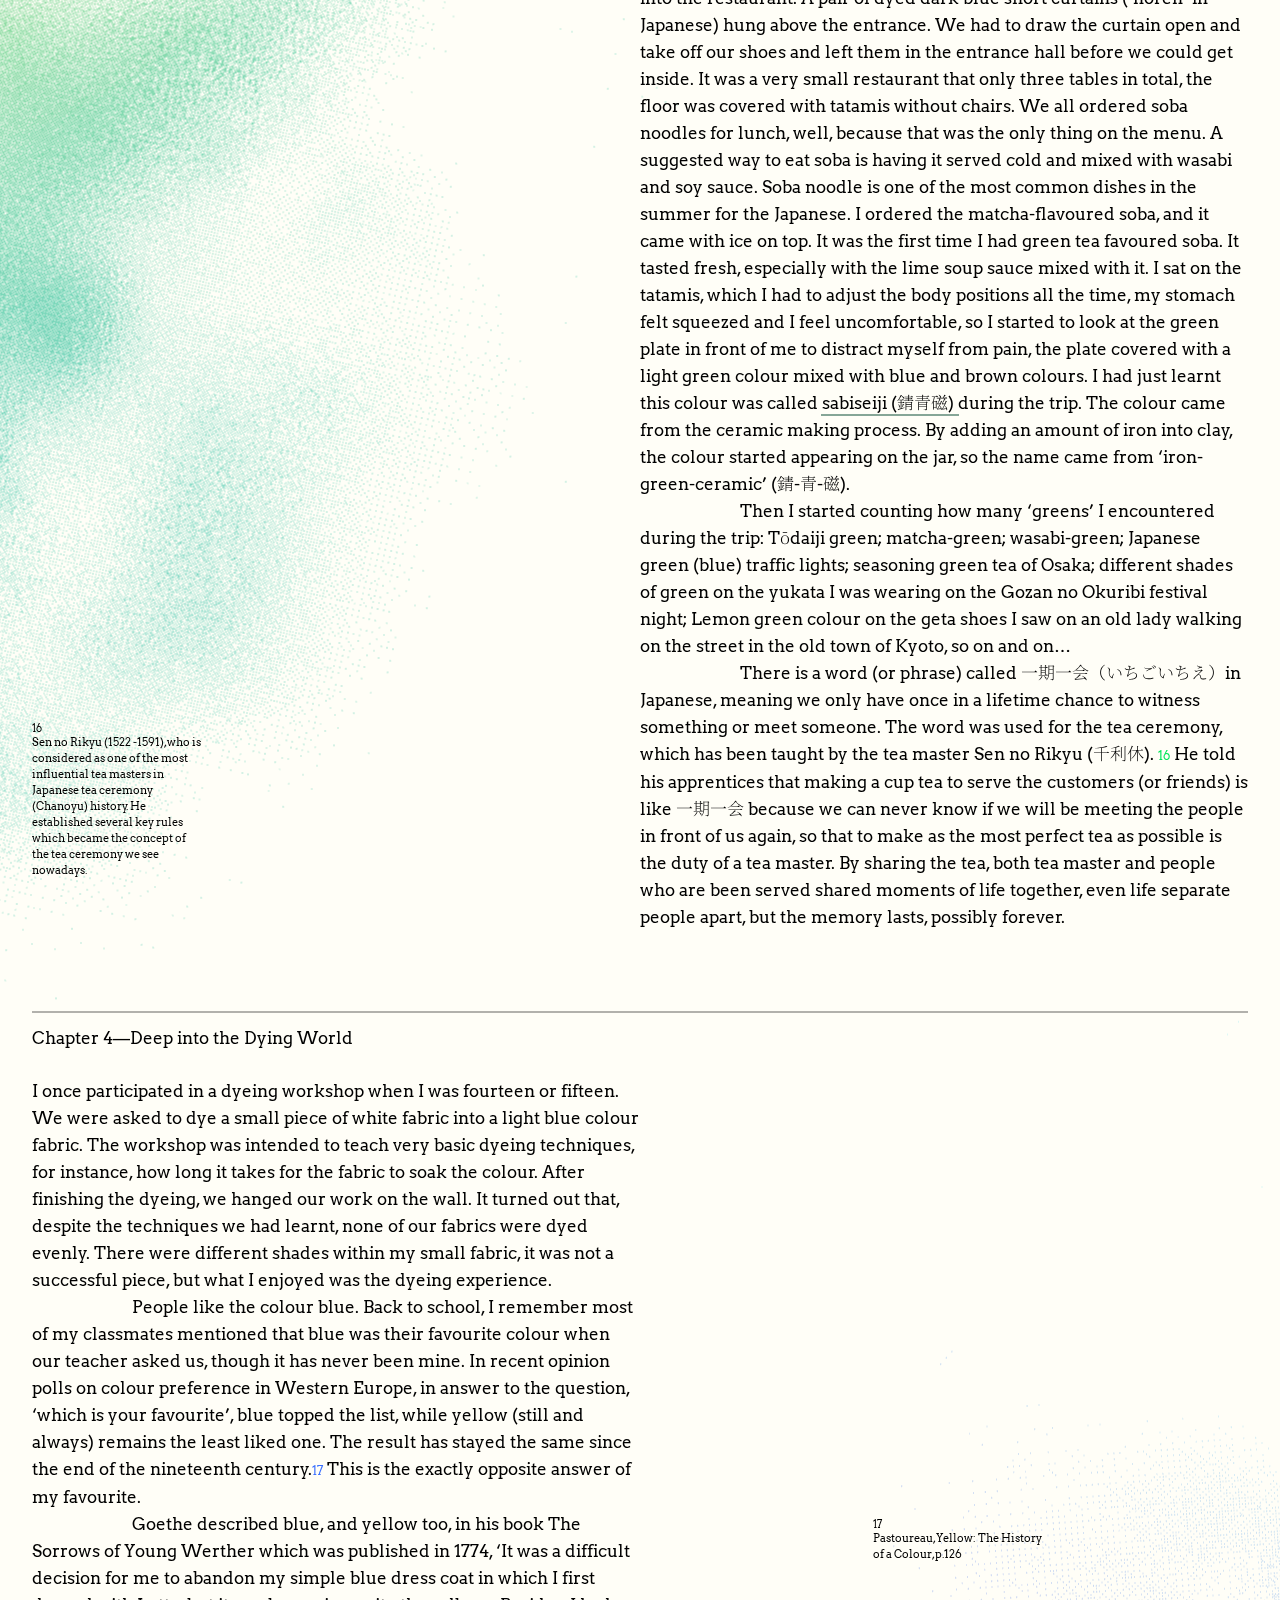
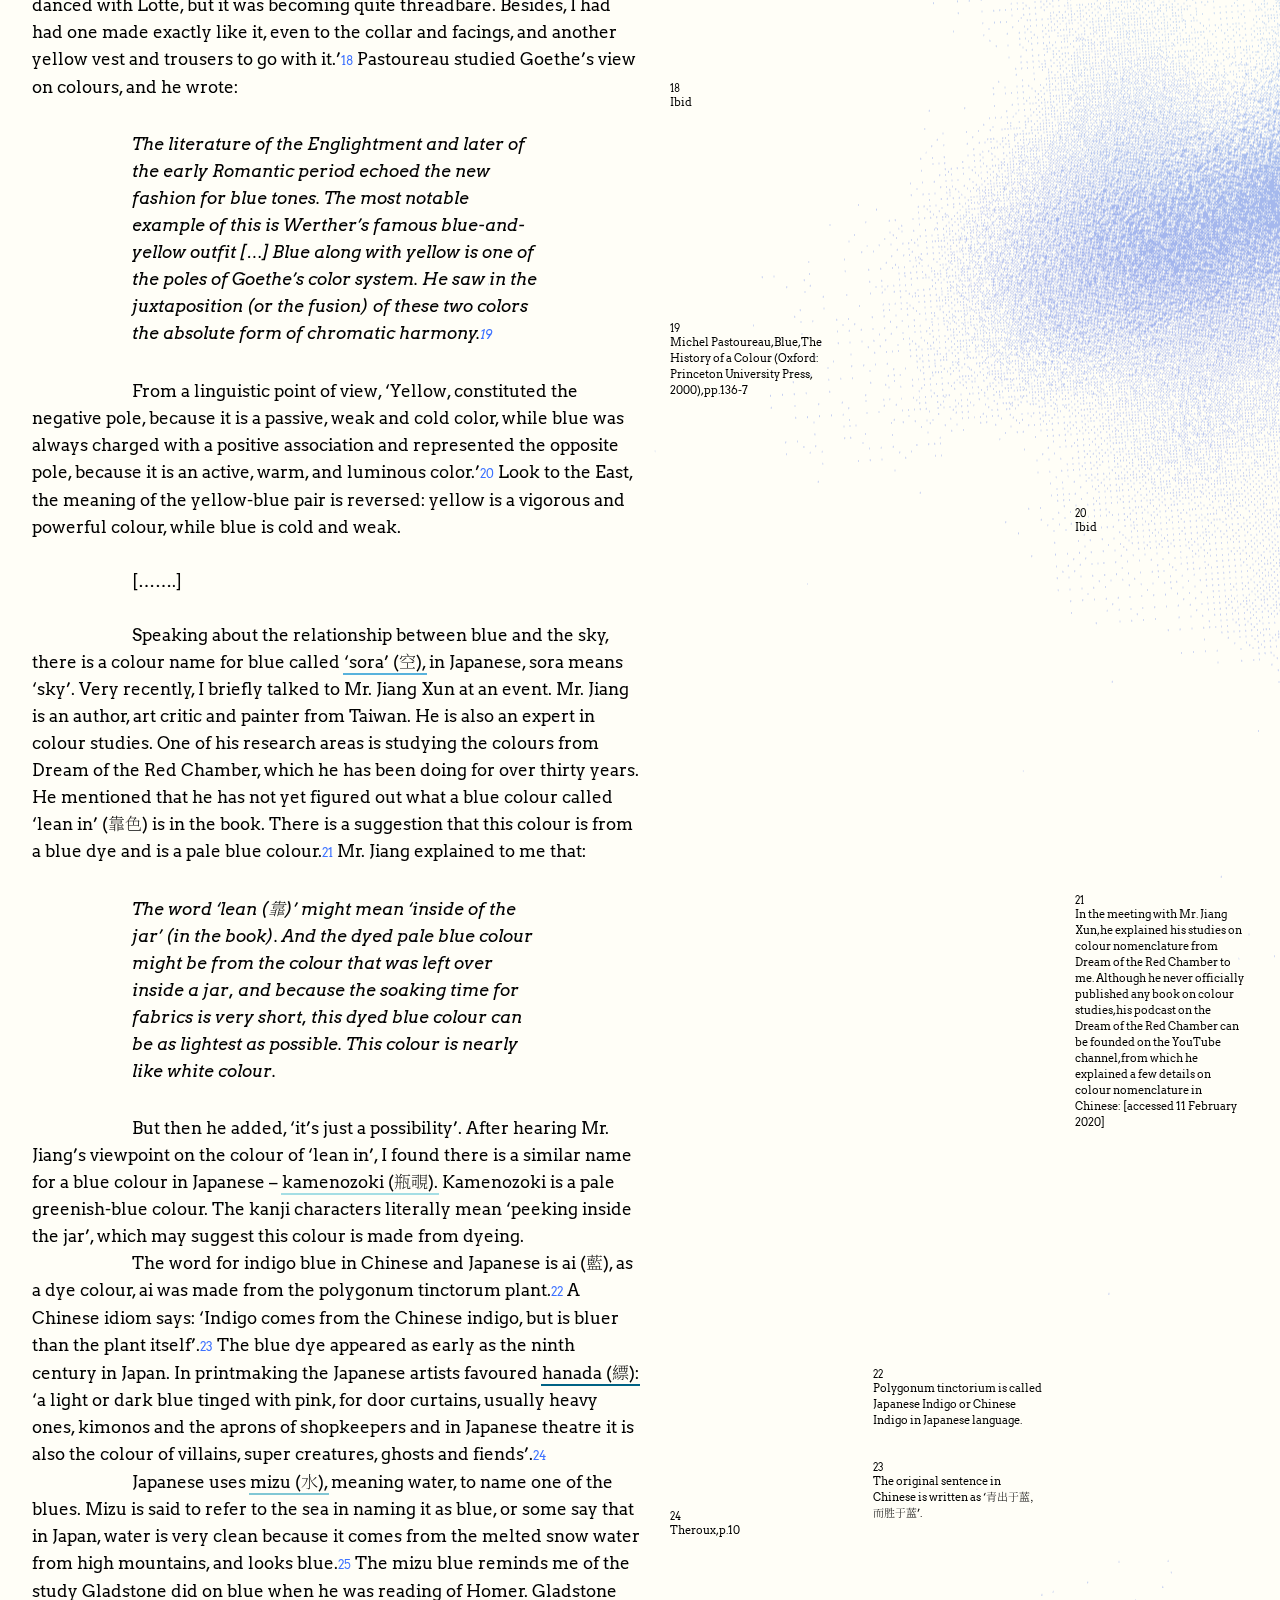
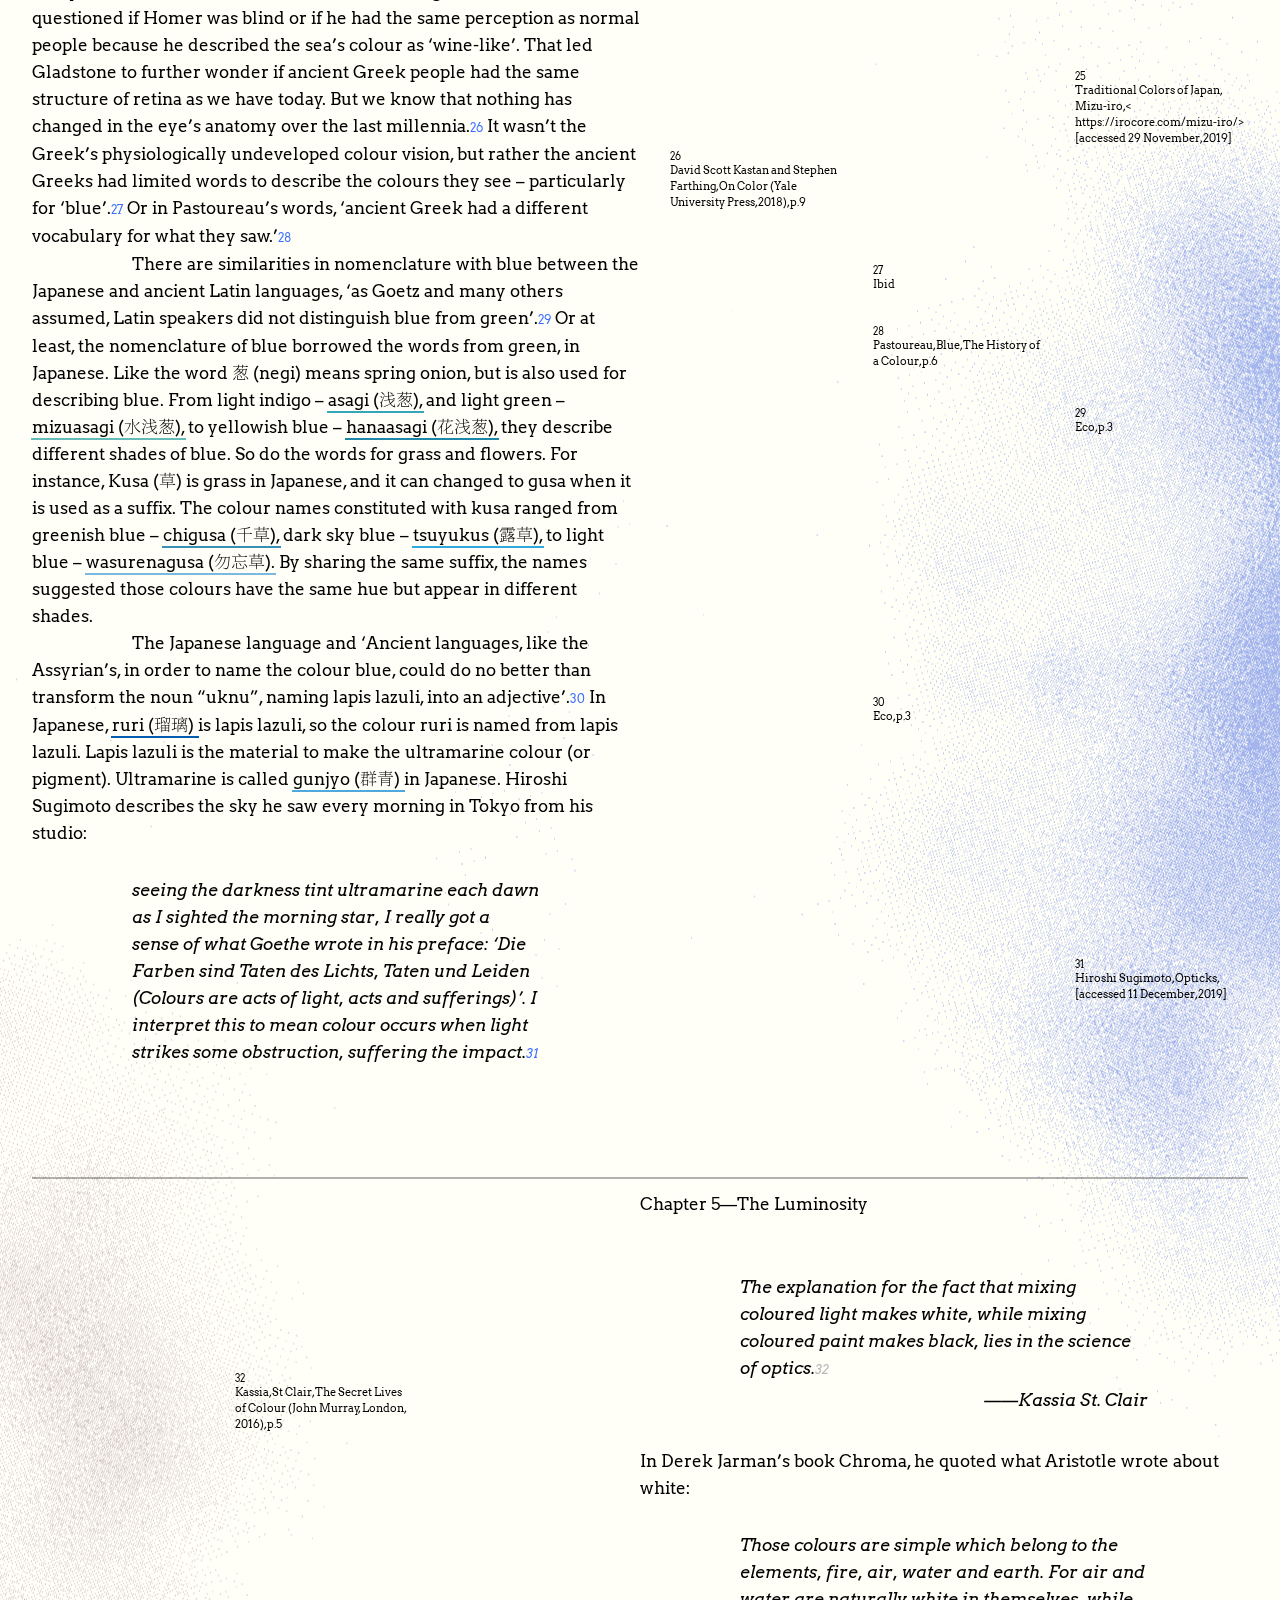
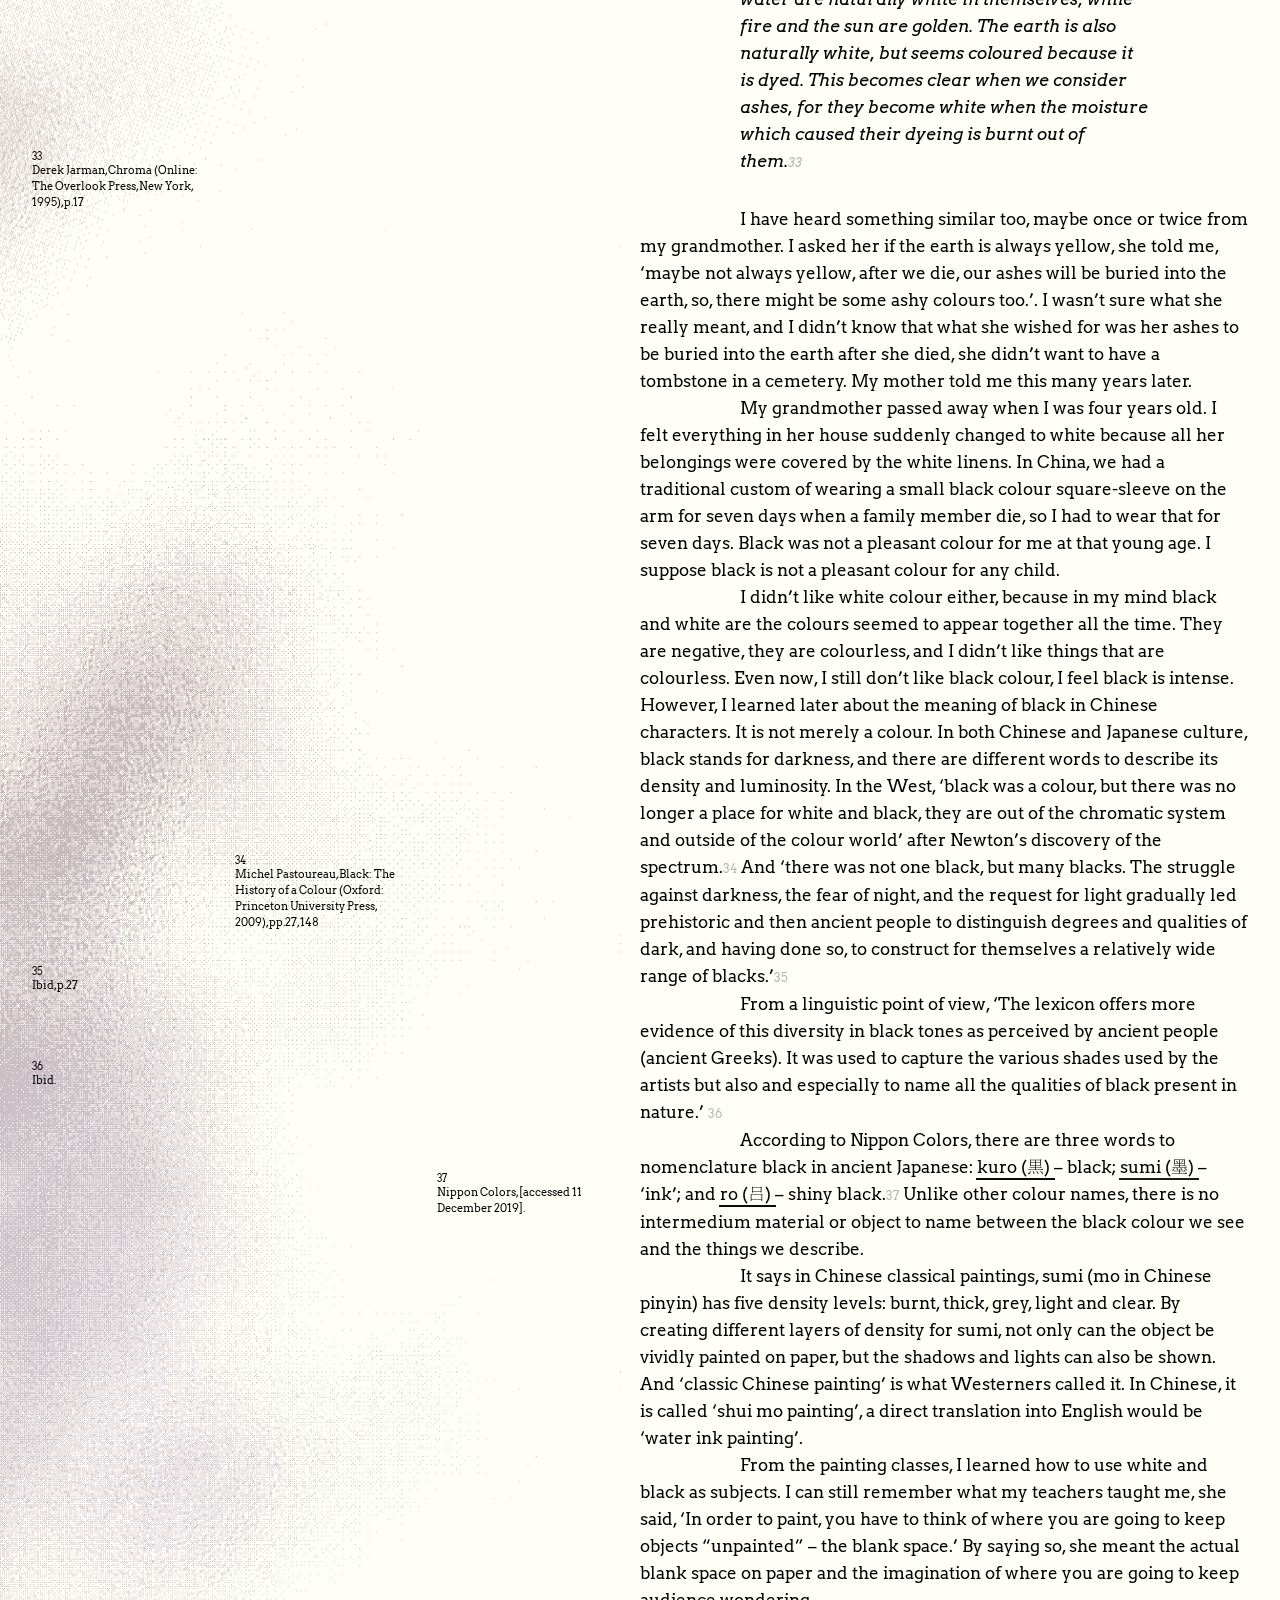
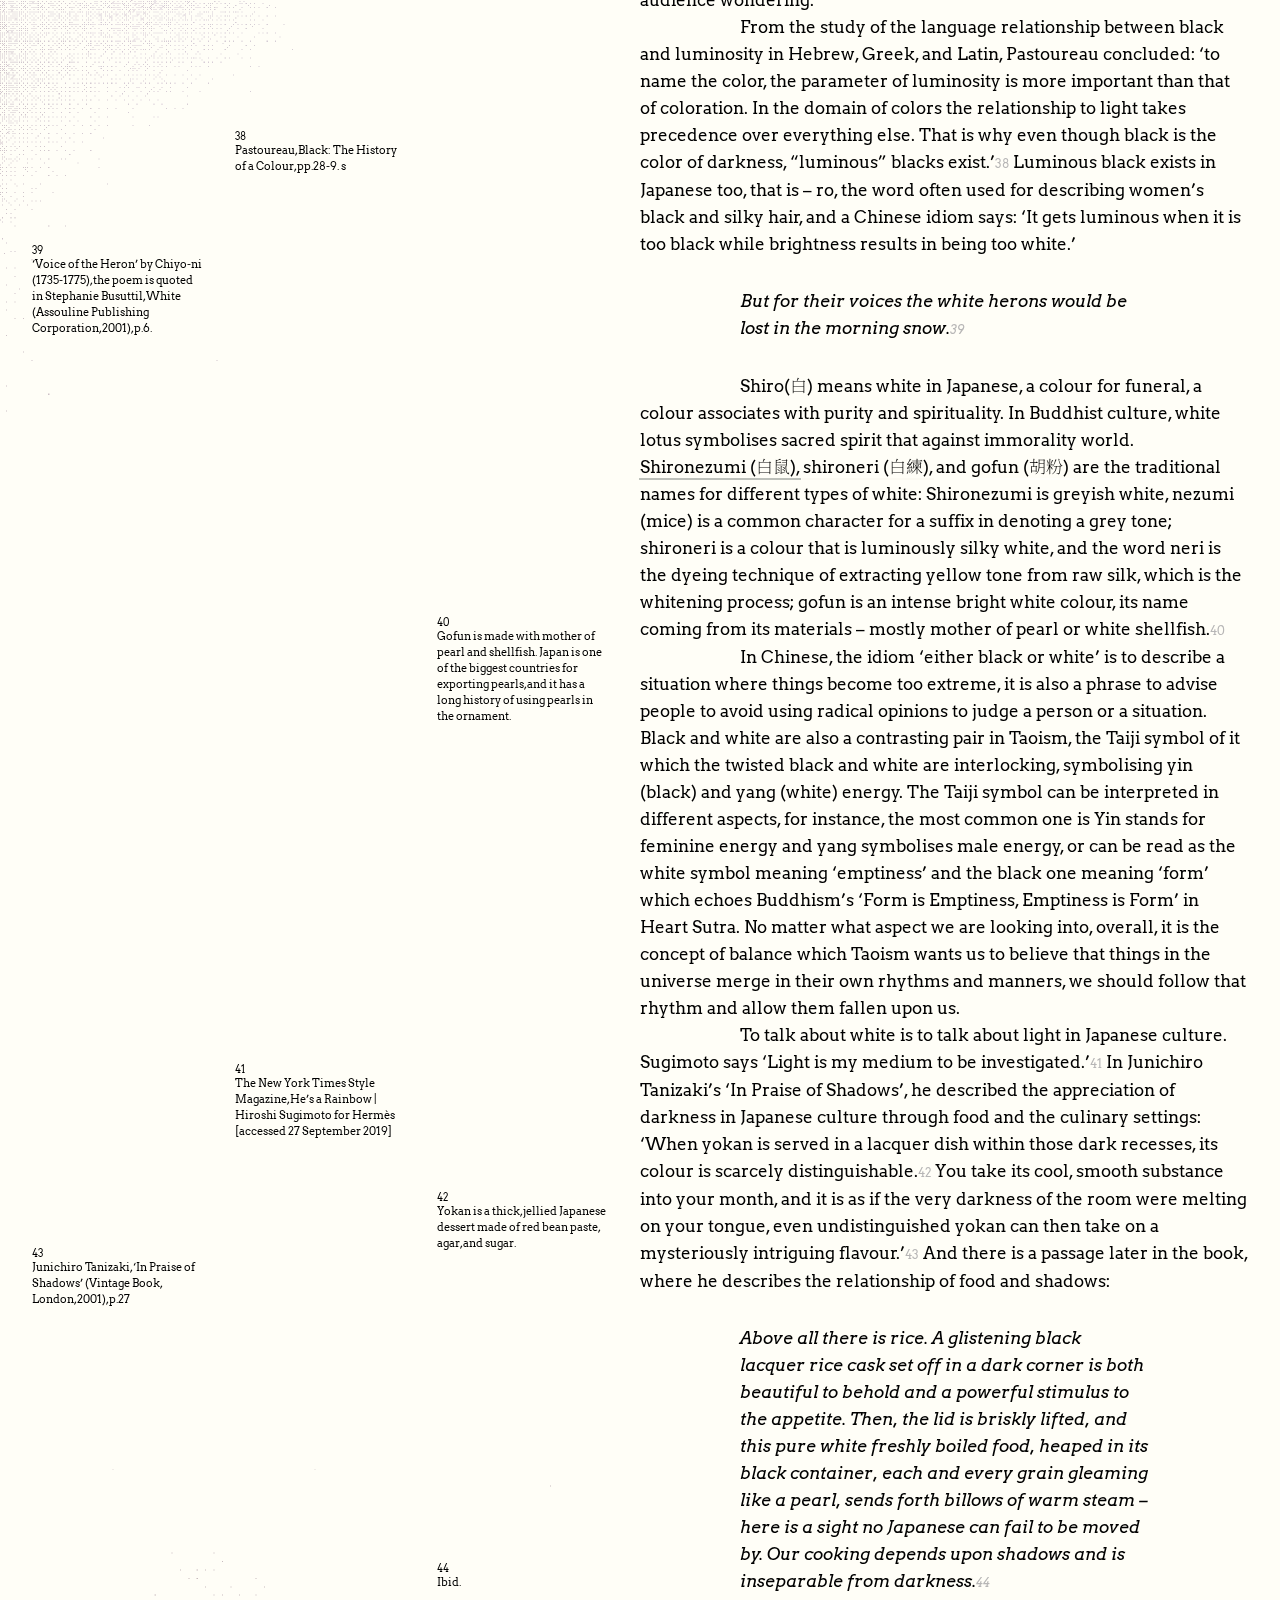
==== commit 40f3eb49: "Completed Magic Circle" ====
--- a/index.html
+++ b/index.html
@@ -24,7 +24,7 @@
       <header class="main-header">
         <div class="main-title-wrapper main-static">
           <h1 class="main-title">
-              Sora - A Colour of Sky Blue and Void
+            Sora - A Colour of Sky Blue and Void
           </h1>
         </div>
         <div class="main-title-wrapper main-sticky">
@@ -120,26 +120,23 @@
         What is your sky-blue colour? Japanese’s nomenclature of traditional
         colour shows us a different view about the world we see. The Japanese
         names a bright blue colour as ‘sky blue’ – sora (空), and a light blue
-        colour as ‘water’– mizu (水). The nomenclature for colours in Japanese
-        is not only from nature or materials they use in daily life, but also
-        from the ingredients and techniques used in the dye industry, or even
-        the family names that are associated with the discovery history of the
-        related colours, and there are more names that rather imply a derivation
-        from Buddhist philosophy. The Japanese language, which was developed and
-        transformed from traditional Chinese is aesthetic, philosophical and
-        precise. The colour names in Japanese are a proof not only of the
-        aesthetic language itself, but also a social phenomenon of Japanese
-        culture. The essay will elaborate on this by a presentation of the
-        colours of red, yellow, green,
+        colour as ‘water’–
         <span class="magic-fade"
-          ><span class="magic-box color-1">blue</span></span
-        >, black and white. From each chapter, readers will be guided through
-        the journey to understand not only the traditional colour nomenclature
-        in Japanese (日本の伝統色), but also the
-        <span class="magic-fade"
-          ><span class="magic-box color-2">Japanese</span></span
-        >
-        culture via literature, poetry, and even personal memories.
+          ><span class="magic-box color-1">mizu (水)</span></span
+        >. The nomenclature for colours in Japanese is not only from nature or
+        materials they use in daily life, but also from the ingredients and
+        techniques used in the dye industry, or even the family names that are
+        associated with the discovery history of the related colours, and there
+        are more names that rather imply a derivation from Buddhist philosophy.
+        The Japanese language, which was developed and transformed from
+        traditional Chinese is aesthetic, philosophical and precise. The colour
+        names in Japanese are a proof not only of the aesthetic language itself,
+        but also a social phenomenon of Japanese culture. The essay will
+        elaborate on this by a presentation of the colours of red, yellow,
+        green, blue, black and white. From each chapter, readers will be guided
+        through the journey to understand not only the traditional colour
+        nomenclature in Japanese (日本の伝統色), but also the Japanese culture
+        via literature, poetry, and even personal memories.
       </p>
     </section>
     <!-- Chapter 1 -->
@@ -152,11 +149,22 @@
           <span class="refer-footer-num footer-red">1</span>, and the
           nomenclature for red, along with green, is a straightforward way of
           understanding how the ancient Japanese observed and then named colours
-          from nature. For instance, sakura (桜) is the colour of cherry blossom
-          petals; ichigo (苺) means strawberry and is also its colour; azuki
-          (小豆) means red bean and its colour. Red bean is a symbol for love
-          and having many offspring in Chinese culture. In Japan, the lovers
-          would eat red bean rice on the day of their meeting with each other’s
+          from nature. For instance,
+          <span class="magic-fade"
+            ><span class="magic-box color-2">sakura (桜)</span></span
+          >
+          is the colour of cherry blossom petals;
+          <span class="magic-fade"
+            ><span class="magic-box color-3">ichigo (苺)</span></span
+          >
+
+          means strawberry and is also its colour;
+          <span class="magic-fade"
+            ><span class="magic-box color-4">azuki (小豆)</span></span
+          >
+          means red bean and its colour. Red bean is a symbol for love and
+          having many offspring in Chinese culture. In Japan, the lovers would
+          eat red bean rice on the day of their meeting with each other’s
           parents, or the newly married couple would put the red beans on their
           wedding bed in order to seek good fortune for their marriage or eating
           red bean rice on celebrative occasions, like Valentine’s Day or
@@ -187,9 +195,12 @@
           kurotobi are different tones of toki. In Japanese colour nomenclature,
           by sharing the same suffix of characters, the colours might share the
           same hue but in different tones. The Kanji words猩猩 mean orangutan,
-          and the colour syojyohi (猩猩绯), which is a bright orange-red colour,
-          is close to the orangutan’s skin colour. There is another saying that
-          this is the colour from the performing arts in the Noh Theatre
+          and the colour
+          <span class="magic-fade"
+            ><span class="magic-box color-5">syojyohi (猩猩绯)</span></span
+          >, which is a bright orange-red colour, is close to the orangutan’s
+          skin colour. There is another saying that this is the colour from the
+          performing arts in the Noh Theatre
           <span class="refer-footer-num footer-red">3</span>. The actors in the
           Noh Theatre usually wore costumes in orangutan-skin-like colour on
           stage, as they believed the bright red colour was for scaring monsters
@@ -210,22 +221,27 @@
         <p class="para-text">
           There are colour names taken from dyeing techniques. ‘Zome’ means
           ‘dye’ in Japanese. The names ending with ‘zome’ suggest the colours
-          were made from dyeing. Like Ikkonzome (一斤染), ‘Ikkon’ means one
-          kilogram, so this colour name suggests that it takes a kilogram of
-          safflower to dye this colour. Colour nomenclature in Japanese is not
-          always in a straightforward way, indeed, quite opposite, the No.1
-          colour list on Nippon Colors – nadeshiko, which comes from the word –
-          Yamato Nadeshiko. Yamato is the ancient name of Japan and the majority
-          ethnic group of Japanese nowadays. In Japanese, Yamato Nadeshiko is
-          the term for describing ‘an idealised woman’, which would be meant
-          being kind, humble, respectful, faithful, graceful, quiet, honest,
-          polite… Japanese entitled those personalities to nadeshiko. Would this
-          pink colour be the choice to describe your ideal woman?
+          were made from dyeing. Like
+          <span class="magic-fade"
+            ><span class="magic-box color-6">Ikkonzome (一斤染)</span></span
+          >, ‘Ikkon’ means one kilogram, so this colour name suggests that it
+          takes a kilogram of safflower to dye this colour. Colour nomenclature
+          in Japanese is not always in a straightforward way, indeed, quite
+          opposite, the No.1 colour list on Nippon Colors – nadeshiko, which
+          comes from the word – Yamato Nadeshiko. Yamato is the ancient name of
+          Japan and the majority ethnic group of Japanese nowadays. In Japanese,
+          Yamato Nadeshiko is the term for describing ‘an idealised woman’,
+          which would be meant being kind, humble, respectful, faithful,
+          graceful, quiet, honest, polite… Japanese entitled those personalities
+          to nadeshiko. Would this pink colour be the choice to describe your
+          ideal woman?
         </p>
         <p class="para-text">
           Not did the colour nomenclature in Japanese is conceptual, but is also
-          considered very ‘visual’, for instance, like the colour akebono (曙).
-          The kanji character of akebono is the word used to describe the
+          considered very ‘visual’, for instance, like the colour
+          <span class="magic-fade"
+            ><span class="magic-box color-7">akebono (曙)</span></span
+          >. The kanji character of akebono is the word used to describe the
           sunlight colour that just emerges from the horizon in the morning, and
           it also means ‘hope’, the ancient Japanese gave this bright
           orangy–like red colour a name – ‘the first sunlight of a day’, a
@@ -236,25 +252,31 @@
           your eyes, take a breath in, feel (and imagine) the smell of the
           sappanwood incense, breathe out, and open your eyes. What colour for
           the sappanwood incense popped up in your mind? This is the colour
-          called the sappanwood incense – suoh (蘇芳). It has been suggested the
-          suoh is the dye colour from the sappanwood trees
-          <span class="refer-footer-num footer-red">4</span>. This is a dark red
-          colour, which can be easily mixed with other colours in the dye.
+          called the sappanwood incense –
+          <span class="magic-fade"
+            ><span class="magic-box color-8">suoh (蘇芳)</span></span
+          >. It has been suggested the suoh is the dye colour from the
+          sappanwood trees <span class="refer-footer-num footer-red">4</span>.
+          This is a dark red colour, which can be easily mixed with other
+          colours in the dye.
         </p>
         <p class="para-text">
           If you are not a non-Japanese or Chinese native speaker, in order to
           know how the Japanese understand of colour red, then you might would
-          take a close look at the kanji word – 赤. The character ‘赤’ combines
-          two separated symbols – the fire symbol (火) is underneath the earth
-          symbol (土). The ancient Japanese believed both life force and fiery
-          energy were coming from the earth. In Japanese language, a person who
-          is genuine, kind and has a pure heart is called ‘赤子の心’ (heart of
-          red people), Japanese call new born baby –‘赤ちゃん’ (red baby) . As
-          in most of cultures, red in Japanese culture, is a bright colour, a
-          passionate one, and is positive, so is seductive, dangerous and also
-          ‘is a colour with a strange gigantic life, an enigma encompassing
-          everything from sunsets to the roseate tint of our insides. Red
-          confounds us surely in its many meanings, for it is magic itself.’
+          take a close look at the kanji word – 赤. The character ‘<span
+            class="magic-fade"
+            ><span class="magic-box color-9">赤</span></span
+          >’ combines two separated symbols – the fire symbol (火) is underneath
+          the earth symbol (土). The ancient Japanese believed both life force
+          and fiery energy were coming from the earth. In Japanese language, a
+          person who is genuine, kind and has a pure heart is called ‘赤子の心’
+          (heart of red people), Japanese call new born baby –‘赤ちゃん’ (red
+          baby) . As in most of cultures, red in Japanese culture, is a bright
+          colour, a passionate one, and is positive, so is seductive, dangerous
+          and also ‘is a colour with a strange gigantic life, an enigma
+          encompassing everything from sunsets to the roseate tint of our
+          insides. Red confounds us surely in its many meanings, for it is magic
+          itself.’
           <span class="refer-footer-num footer-red">5</span>
         </p>
         <div class="bg-tablet bg-ch1-wrapper">
@@ -366,13 +388,15 @@
           Even now, whenever I recall the time I spent in the countryside as a
           child, the bright yellow colour of rapeseed flowers always pops up in
           front of my eyes. I didn’t know there is a special name for the colour
-          of the rapeseed flowers until I found it in Japanese, which is
-          ‘nanohana (菜の花)’. The colour of nanohana is exactly the same colour
-          I saw in the field in my childhood. Nanohana, therefore, is a colour
-          full of happy memories to me. It is a vibrant, childlike colour.
-          Whenever I say na-no-hana, 菜–の–花, I feel, the word, the word flies
-          into the air, and flies over the sky, then brings me to the rapeseed
-          flowers field of菜–の–花.
+          of the rapeseed flowers until I found it in Japanese, which is ‘<span
+            class="magic-fade"
+            ><span class="magic-box color-10">nanohana (菜の花)</span></span
+          >’. The colour of nanohana is exactly the same colour I saw in the
+          field in my childhood. Nanohana, therefore, is a colour full of happy
+          memories to me. It is a vibrant, childlike colour. Whenever I say
+          na-no-hana, 菜–の–花, I feel, the word, the word flies into the air,
+          and flies over the sky, then brings me to the rapeseed flowers field
+          of菜–の–花.
         </p>
         <p class="quote-text ellipses">
           […….]
@@ -580,10 +604,13 @@
           and I feel uncomfortable, so I started to look at the green plate in
           front of me to distract myself from pain, the plate covered with a
           light green colour mixed with blue and brown colours. I had just
-          learnt this colour was called sabiseiji (錆青磁) during the trip. The
-          colour came from the ceramic making process. By adding an amount of
-          iron into clay, the colour started appearing on the jar, so the name
-          came from ‘iron-green-ceramic’ (錆-青-磁).
+          learnt this colour was called
+          <span class="magic-fade"
+            ><span class="magic-box color-11">sabiseiji (錆青磁)</span></span
+          >
+          during the trip. The colour came from the ceramic making process. By
+          adding an amount of iron into clay, the colour started appearing on
+          the jar, so the name came from ‘iron-green-ceramic’ (錆-青-磁).
         </p>
         <p class="para-text">
           Then I started counting how many ‘greens’ I encountered during the
@@ -748,16 +775,21 @@
         </p>
         <p class="para-text">
           Speaking about the relationship between blue and the sky, there is a
-          colour name for blue called ‘sora’ (空), in Japanese, sora means
-          ‘sky’. Very recently, I briefly talked to Mr. Jiang Xun at an event.
-          Mr. Jiang is an author, art critic and painter from Taiwan. He is also
-          an expert in colour studies. One of his research areas is studying the
-          colours from Dream of the Red Chamber, which he has been doing for
-          over thirty years. He mentioned that he has not yet figured out what a
-          blue colour called ‘lean in’ (靠色) is in the book. There is a
-          suggestion that this colour is from a blue dye and is a pale blue
-          colour.<span class="refer-footer-num footer-blue">21</span> Mr. Jiang
-          explained to me that:
+          colour name for blue called
+          <span class="magic-fade"
+            ><span class="magic-box color-12">‘sora’ (空)</span></span
+          >, in Japanese, sora means ‘sky’. Very recently, I briefly talked to
+          Mr. Jiang Xun at an event. Mr. Jiang is an author, art critic and
+          painter from Taiwan. He is also an expert in colour studies. One of
+          his research areas is studying the colours from Dream of the Red
+          Chamber, which he has been doing for over thirty years. He mentioned
+          that he has not yet figured out what a blue colour called ‘lean in’
+          (靠色) is in the book. There is a suggestion that this colour is from
+          a blue dye and is a pale blue colour.<span
+            class="refer-footer-num footer-blue"
+            >21</span
+          >
+          Mr. Jiang explained to me that:
         </p>
         <div class="quote-wrapper">
           <p class="quote-text">
@@ -772,8 +804,10 @@
         <p class="para-text">
           But then he added, ‘it’s just a possibility’. After hearing Mr.
           Jiang’s viewpoint on the colour of ‘lean in’, I found there is a
-          similar name for a blue colour in Japanese – kamenozoki (瓶覗).
-          Kamenozoki is a pale greenish-blue colour. The kanji characters
+          similar name for a blue colour in Japanese –
+          <span class="magic-fade"
+            ><span class="magic-box color-13">kamenozoki (瓶覗)</span></span
+          >. Kamenozoki is a pale greenish-blue colour. The kanji characters
           literally mean ‘peeking inside the jar’, which may suggest this colour
           is made from dyeing.
         </p>
@@ -789,22 +823,22 @@
             >23</span
           >
           The blue dye appeared as early as the ninth century in Japan. In
-          printmaking the Japanese artists favoured hanada (縹): ‘a light or
-          dark blue tinged with pink, for door curtains, usually heavy ones,
-          kimonos and the aprons of shopkeepers and in Japanese theatre it is
-          also the colour of villains, super creatures, ghosts and fiends’.<span
-            class="refer-footer-num footer-blue"
-            >24</span
-          >
-        </p>
-        <p class="para-text">
-          Japanese uses mizu (水), meaning water, to name one of the blues. Mizu
-          is said to refer to the sea in naming it as blue, or some say that in
-          Japan, water is very clean because it comes from the melted snow water
-          from high mountains, and looks blue.<span
-            class="refer-footer-num footer-blue"
-            >25</span
-          >
+          printmaking the Japanese artists favoured
+          <span class="magic-fade"
+            ><span class="magic-box color-14">hanada (縹)</span></span
+          >: ‘a light or dark blue tinged with pink, for door curtains, usually
+          heavy ones, kimonos and the aprons of shopkeepers and in Japanese
+          theatre it is also the colour of villains, super creatures, ghosts and
+          fiends’.<span class="refer-footer-num footer-blue">24</span>
+        </p>
+        <p class="para-text">
+          Japanese uses
+          <span class="magic-fade"
+            ><span class="magic-box color-15">mizu (水)</span></span
+          >, meaning water, to name one of the blues. Mizu is said to refer to
+          the sea in naming it as blue, or some say that in Japan, water is very
+          clean because it comes from the melted snow water from high mountains,
+          and looks blue.<span class="refer-footer-num footer-blue">25</span>
           The mizu blue reminds me of the study Gladstone did on blue when he
           was reading of Homer. Gladstone questioned if Homer was blind or if he
           had the same perception as normal people because he described the
@@ -834,15 +868,29 @@
           >
           Or at least, the nomenclature of blue borrowed the words from green,
           in Japanese. Like the word 葱 (negi) means spring onion, but is also
-          used for describing blue. From light indigo – asagi (浅葱), and light
-          green – mizuasagi (水浅葱), to yellowish blue – hanaasagi (花浅葱),
-          they describe different shades of blue. So do the words for grass and
-          flowers. For instance, Kusa (草) is grass in Japanese, and it can
+          used for describing blue. From light indigo –
+          <span class="magic-fade"
+            ><span class="magic-box color-16">asagi (浅葱)</span></span
+          >, and light green –
+          <span class="magic-fade"
+            ><span class="magic-box color-17">mizuasagi (水浅葱)</span></span
+          >, to yellowish blue –
+          <span class="magic-fade"
+            ><span class="magic-box color-18">hanaasagi (花浅葱)</span></span
+          >, they describe different shades of blue. So do the words for grass
+          and flowers. For instance, Kusa (草) is grass in Japanese, and it can
           changed to gusa when it is used as a suffix. The colour names
-          constituted with kusa ranged from greenish blue – chigusa (千草), dark
-          sky blue – tsuyukus (露草), to light blue – wasurenagusa (勿忘草). By
-          sharing the same suffix, the names suggested those colours have the
-          same hue but appear in different shades.
+          constituted with kusa ranged from greenish blue –
+          <span class="magic-fade"
+            ><span class="magic-box color-19">chigusa (千草)</span></span
+          >, dark sky blue –
+          <span class="magic-fade"
+            ><span class="magic-box color-20">tsuyukus (露草)</span></span
+          >, to light blue –
+          <span class="magic-fade"
+            ><span class="magic-box color-21">wasurenagusa (勿忘草)</span></span
+          >. By sharing the same suffix, the names suggested those colours have
+          the same hue but appear in different shades.
         </p>
         <p class="para-text">
           The Japanese language and ‘Ancient languages, like the Assyrian’s, in
@@ -851,9 +899,16 @@
             class="refer-footer-num footer-blue"
             >30</span
           >
-          In Japanese, ruri (瑠璃) is lapis lazuli, so the colour ruri is named
-          from lapis lazuli. Lapis lazuli is the material to make the
-          ultramarine colour (or pigment). Ultramarine is called gunjyo (群青)
+          In Japanese,
+          <span class="magic-fade"
+            ><span class="magic-box color-22">ruri (瑠璃)</span></span
+          >
+          is lapis lazuli, so the colour ruri is named from lapis lazuli. Lapis
+          lazuli is the material to make the ultramarine colour (or pigment).
+          Ultramarine is called
+          <span class="magic-fade"
+            ><span class="magic-box color-23">gunjyo (群青)</span></span
+          >
           in Japanese. Hiroshi Sugimoto describes the sky he saw every morning
           in Tokyo from his studio:
         </p>
@@ -1108,10 +1163,19 @@
         </p>
         <p class="para-text">
           According to Nippon Colors, there are three words to nomenclature
-          black in ancient Japanese: kuro (黒) – black; sumi (墨) – ‘ink’; and
-          ro (吕) – shiny black.<span class="refer-footer-num footer-grey"
-            >37</span
-          >
+          black in ancient Japanese:
+          <span class="magic-fade"
+            ><span class="magic-box color-24">kuro (黒)</span></span
+          >
+          – black;
+          <span class="magic-fade"
+            ><span class="magic-box color-25">sumi (墨)</span></span
+          >
+          – ‘ink’; and
+          <span class="magic-fade"
+            ><span class="magic-box color-26">ro (吕)</span></span
+          >
+          – shiny black.<span class="refer-footer-num footer-grey">37</span>
           Unlike other colour names, there is no intermedium material or object
           to name between the black colour we see and the things we describe.
         </p>
@@ -1158,14 +1222,23 @@
           Shiro(白) means white in Japanese, a colour for funeral, a colour
           associates with purity and spirituality. In Buddhist culture, white
           lotus symbolises sacred spirit that against immorality world.
-          Shironezumi (白鼠), shironeri (白練), and gofun (胡粉) are the
-          traditional names for different types of white: Shironezumi is greyish
-          white, nezumi (mice) is a common character for a suffix in denoting a
-          grey tone; shironeri is a colour that is luminously silky white, and
-          the word neri is the dyeing technique of extracting yellow tone from
-          raw silk, which is the whitening process; gofun is an intense bright
-          white colour, its name coming from its materials – mostly mother of
-          pearl or white shellfish.<span class="refer-footer-num footer-grey"
+          <span class="magic-fade"
+            ><span class="magic-box color-27">Shironezumi (白鼠)</span></span
+          >,
+          <span class="magic-fade"
+            ><span class="magic-box color-28">shironeri (白練)</span></span
+          >, and
+          <span class="magic-fade"
+            ><span class="magic-box color-29">gofun (胡粉)</span></span
+          >
+          are the traditional names for different types of white: Shironezumi is
+          greyish white, nezumi (mice) is a common character for a suffix in
+          denoting a grey tone; shironeri is a colour that is luminously silky
+          white, and the word neri is the dyeing technique of extracting yellow
+          tone from raw silk, which is the whitening process; gofun is an
+          intense bright white colour, its name coming from its materials –
+          mostly mother of pearl or white shellfish.<span
+            class="refer-footer-num footer-grey"
             >40</span
           >
         </p>
@@ -1759,13 +1832,10 @@
 
     <!-- Reference -->
     <section class="chapter-section" id="reference">
-      <div class="para-div">
-        <h2 class="chapter-title">Reference</h2>
-      </div>
       <div class="reference-grid-wrapper">
         <!-- Reference 1 -->
         <div class="refer-chapter-1 refer-tablet">
-          <h4 class="refer-title">Chapter 1--</h4>
+          <h4 class="refer-title">Chapter 1</h4>
 
           <div id="no-1-refer">
             <p class="refer-number">
@@ -1821,7 +1891,7 @@
 
         <!-- Reference 2 -->
         <div class="refer-chapter-2 refer-tablet">
-          <h4 class="refer-title">Chapter 2--</h4>
+          <h4 class="refer-title">Chapter 2</h4>
 
           <div id="no-6-refer">
             <p class="refer-number">
@@ -1887,7 +1957,7 @@
 
         <!-- Reference 3 -->
         <div class="refer-chapter-3 refer-tablet">
-          <h4 class="refer-title">Chapter 3--</h4>
+          <h4 class="refer-title">Chapter 3</h4>
 
           <div id="no-12-refer">
             <p class="refer-number">
@@ -1948,7 +2018,7 @@
 
         <!-- Reference 4 -->
         <div class="refer-chapter-3 refer-tablet">
-          <h4 class="refer-title">Chapter 4--</h4>
+          <h4 class="refer-title">Chapter 4</h4>
 
           <div id="no-17-refer">
             <p class="refer-number">
@@ -2102,7 +2172,7 @@
 
         <!-- Reference 5 -->
         <div class="refer-chapter-5 refer-tablet">
-          <h4 class="refer-title">Chapter 5--</h4>
+          <h4 class="refer-title">Chapter 5</h4>
 
           <div id="no-32-refer">
             <p class="refer-number">
@@ -2267,7 +2337,7 @@
 
         <!-- Reference - conclusion -->
         <div class="refer-chapter-6 refer-tablet">
-          <h4 class="refer-title">Conclusion--</h4>
+          <h4 class="refer-title">Conclusion</h4>
 
           <div id="no-48-refer">
             <p class="refer-number">
--- a/style/style.css
+++ b/style/style.css
@@ -1,3 +1,4 @@
+@charset "UTF-8";
 /*--- Global Settings ---*/
 * {
   margin: 0;
@@ -66,6 +67,7 @@
 /*--- Magic Box ---*/
 span {
   text-decoration: none;
+  text-indent: 0rem;
   position: relative;
   z-index: 2;
 }
@@ -88,61 +90,292 @@
   position: absolute;
   bottom: 1px;
   left: -1px;
-  padding: -10px 2px;
+  padding: 10px 2px;
   width: calc(100% + 2px);
   height: 1px;
   -webkit-transition: 0.4s;
   transition: 0.4s;
 }
 
-span.magic-box:hover::before {
-  border-color: transparent;
-}
-
 .magic-fade::after {
+  position: relative;
   z-index: 3;
   -webkit-animation: dot-fade 2s ease-in-out forwards 0.5s;
           animation: dot-fade 2s ease-in-out forwards 0.5s;
 }
 
 span.color-1::before {
-  border-bottom: 2px solid #0c4842;
+  border-bottom: 2px solid #81c7d4;
 }
 
 span.color-2::before {
-  border-bottom: 2px solid #32a5b7;
+  border-bottom: 2px solid #fedfe1;
 }
 
 span.color-3::before {
-  border-bottom: 2px solid #a5dde3;
+  border-bottom: 2px solid #b5495b;
 }
 
 span.color-4::before {
-  border-bottom: 2px solid #66b9b5;
+  border-bottom: 2px solid #954a45;
+}
+
+span.color-5::before {
+  border-bottom: 2px solid #e83015;
+}
+
+span.color-6::before {
+  border-bottom: 2px solid #f4a7b9;
+}
+
+span.color-7::before {
+  border-bottom: 2px solid #f19483;
+}
+
+span.color-8::before {
+  border-bottom: 2px solid #8e354a;
+}
+
+span.color-9::before {
+  border-bottom: 2px solid #cb4042;
+}
+
+span.color-10::before {
+  border-bottom: 2px solid #f7d94c;
+}
+
+span.color-11::before {
+  border-bottom: 2px solid #86a697;
+}
+
+span.color-12::before {
+  border-bottom: 2px solid #58b2dc;
+}
+
+span.color-13::before {
+  border-bottom: 2px solid #a5dee4;
+}
+
+span.color-14::before {
+  border-bottom: 2px solid #006284;
+}
+
+span.color-15::before {
+  border-bottom: 2px solid #81c7d4;
+}
+
+span.color-16::before {
+  border-bottom: 2px solid #33a6b8;
+}
+
+span.color-17::before {
+  border-bottom: 2px solid #66bab7;
+}
+
+span.color-18::before {
+  border-bottom: 2px solid #1e88a8;
+}
+
+span.color-19::before {
+  border-bottom: 2px solid #3a8fb7;
+}
+
+span.color-20::before {
+  border-bottom: 2px solid #2ea9df;
+}
+
+span.color-21::before {
+  border-bottom: 2px solid #7db9de;
+}
+
+span.color-22::before {
+  border-bottom: 2px solid #005caf;
+}
+
+span.color-23::before {
+  border-bottom: 2px solid #51a8dd;
+}
+
+span.color-24::before {
+  border-bottom: 2px solid #080808;
+}
+
+span.color-25::before {
+  border-bottom: 2px solid #1c1c1c;
+}
+
+span.color-26::before {
+  border-bottom: 2px solid #0c0c0c;
+}
+
+span.color-27::before {
+  border-bottom: 2px solid #bdc0ba;
+}
+
+span.color-28::before {
+  border-bottom: 2px solid #fcfaf2;
+}
+
+span.color-29::before {
+  border-bottom: 2px solid #fffffb;
+}
+
+.bgcolor {
+  position: relative;
 }
 
 .bgcolor::after {
   position: absolute;
-  left: 0;
-  bottom: 0;
-  -webkit-transform: translate(-38%, 50%);
-          transform: translate(-38%, 50%);
+  top: 0rem;
+  right: 0rem;
+  -webkit-transform: translate(35%, -40%);
+          transform: translate(35%, -40%);
+  z-index: 5;
+}
+
+.bgcolor-long:after {
+  -webkit-transform: translate(25%, -40%);
+          transform: translate(25%, -40%);
 }
 
 .bgcolor-1::after {
-  content: url(../AnimationBackup/circleImg/PNG/color1.png);
+  content: url(../image/circle/mizu.png);
 }
 
 .bgcolor-2::after {
-  content: url(../AnimationBackup/circleImg/PNG/color2.png);
+  content: url(../image/circle/sakura.png);
 }
 
 .bgcolor-3::after {
-  content: url(../AnimationBackup/circleImg/PNG/color3.png);
+  content: url(../image/circle/ichigo.png);
 }
 
 .bgcolor-4::after {
-  content: url(../AnimationBackup/circleImg/PNG/color4.png);
+  content: url(../image/circle/azuki.png);
+}
+
+.bgcolor-5::after {
+  content: url(../image/circle/syojyohi.png);
+  -webkit-transform: translate(23%, -40%);
+          transform: translate(23%, -40%);
+}
+
+.bgcolor-6::after {
+  content: url(../image/circle/ikkonzome.png);
+  -webkit-transform: translate(23%, -40%);
+          transform: translate(23%, -40%);
+}
+
+.bgcolor-7::after {
+  content: url(../image/circle/akebono.png);
+}
+
+.bgcolor-8::after {
+  content: url(../image/circle/suoh.png);
+}
+
+.bgcolor-9::after {
+  content: url(../image/circle/akabeni赤.png);
+  -webkit-transform: translate(50%, -40%);
+          transform: translate(50%, -40%);
+}
+
+.bgcolor-10::after {
+  content: url(../image/circle/nanohana.png);
+  -webkit-transform: translate(23%, -40%);
+          transform: translate(23%, -40%);
+}
+
+.bgcolor-11::after {
+  content: url(../image/circle/sabiseiji.png);
+  -webkit-transform: translate(23%, -40%);
+          transform: translate(23%, -40%);
+}
+
+.bgcolor-12::after {
+  content: url(../image/circle/.png);
+}
+
+.bgcolor-13::after {
+  content: url(../image/circle/kamenozoki.png);
+  -webkit-transform: translate(23%, -40%);
+          transform: translate(23%, -40%);
+}
+
+.bgcolor-14::after {
+  content: url(../image/circle/hanada.png);
+}
+
+.bgcolor-15::after {
+  content: url(../image/circle/mizu.png);
+}
+
+.bgcolor-16::after {
+  content: url(../image/circle/asagi.png);
+}
+
+.bgcolor-17::after {
+  content: url(../image/circle/mizuasagi.png);
+  -webkit-transform: translate(23%, -40%);
+          transform: translate(23%, -40%);
+}
+
+.bgcolor-18::after {
+  content: url(../image/circle/hanaasagi.png);
+  -webkit-transform: translate(23%, -40%);
+          transform: translate(23%, -40%);
+}
+
+.bgcolor-19::after {
+  content: url(../image/circle/chigusa.png);
+}
+
+.bgcolor-20::after {
+  content: url(../image/circle/tsuyukus.png);
+  -webkit-transform: translate(23%, -40%);
+          transform: translate(23%, -40%);
+}
+
+.bgcolor-21::after {
+  content: url(../image/circle/wasurenagusa.png);
+  -webkit-transform: translate(23%, -40%);
+          transform: translate(23%, -40%);
+}
+
+.bgcolor-22::after {
+  content: url(../image/circle/ruri.png);
+}
+
+.bgcolor-23::after {
+  content: url(../image/circle/gunjyo.png);
+}
+
+.bgcolor-24::after {
+  content: url(../image/circle/kuro.png);
+}
+
+.bgcolor-25::after {
+  content: url(../image/circle/sumi.png);
+}
+
+.bgcolor-26::after {
+  content: url(../image/circle/ro.png);
+}
+
+.bgcolor-27::after {
+  content: url(../image/circle/Shironezumi.png);
+  -webkit-transform: translate(23%, -40%);
+          transform: translate(23%, -40%);
+}
+
+.bgcolor-28::after {
+  content: url(../image/circle/shironeri.png);
+  -webkit-transform: translate(23%, -40%);
+          transform: translate(23%, -40%);
+}
+
+.bgcolor-29::after {
+  content: url(../image/circle/gofun.png);
 }
 
 @-webkit-keyframes dot-fade {
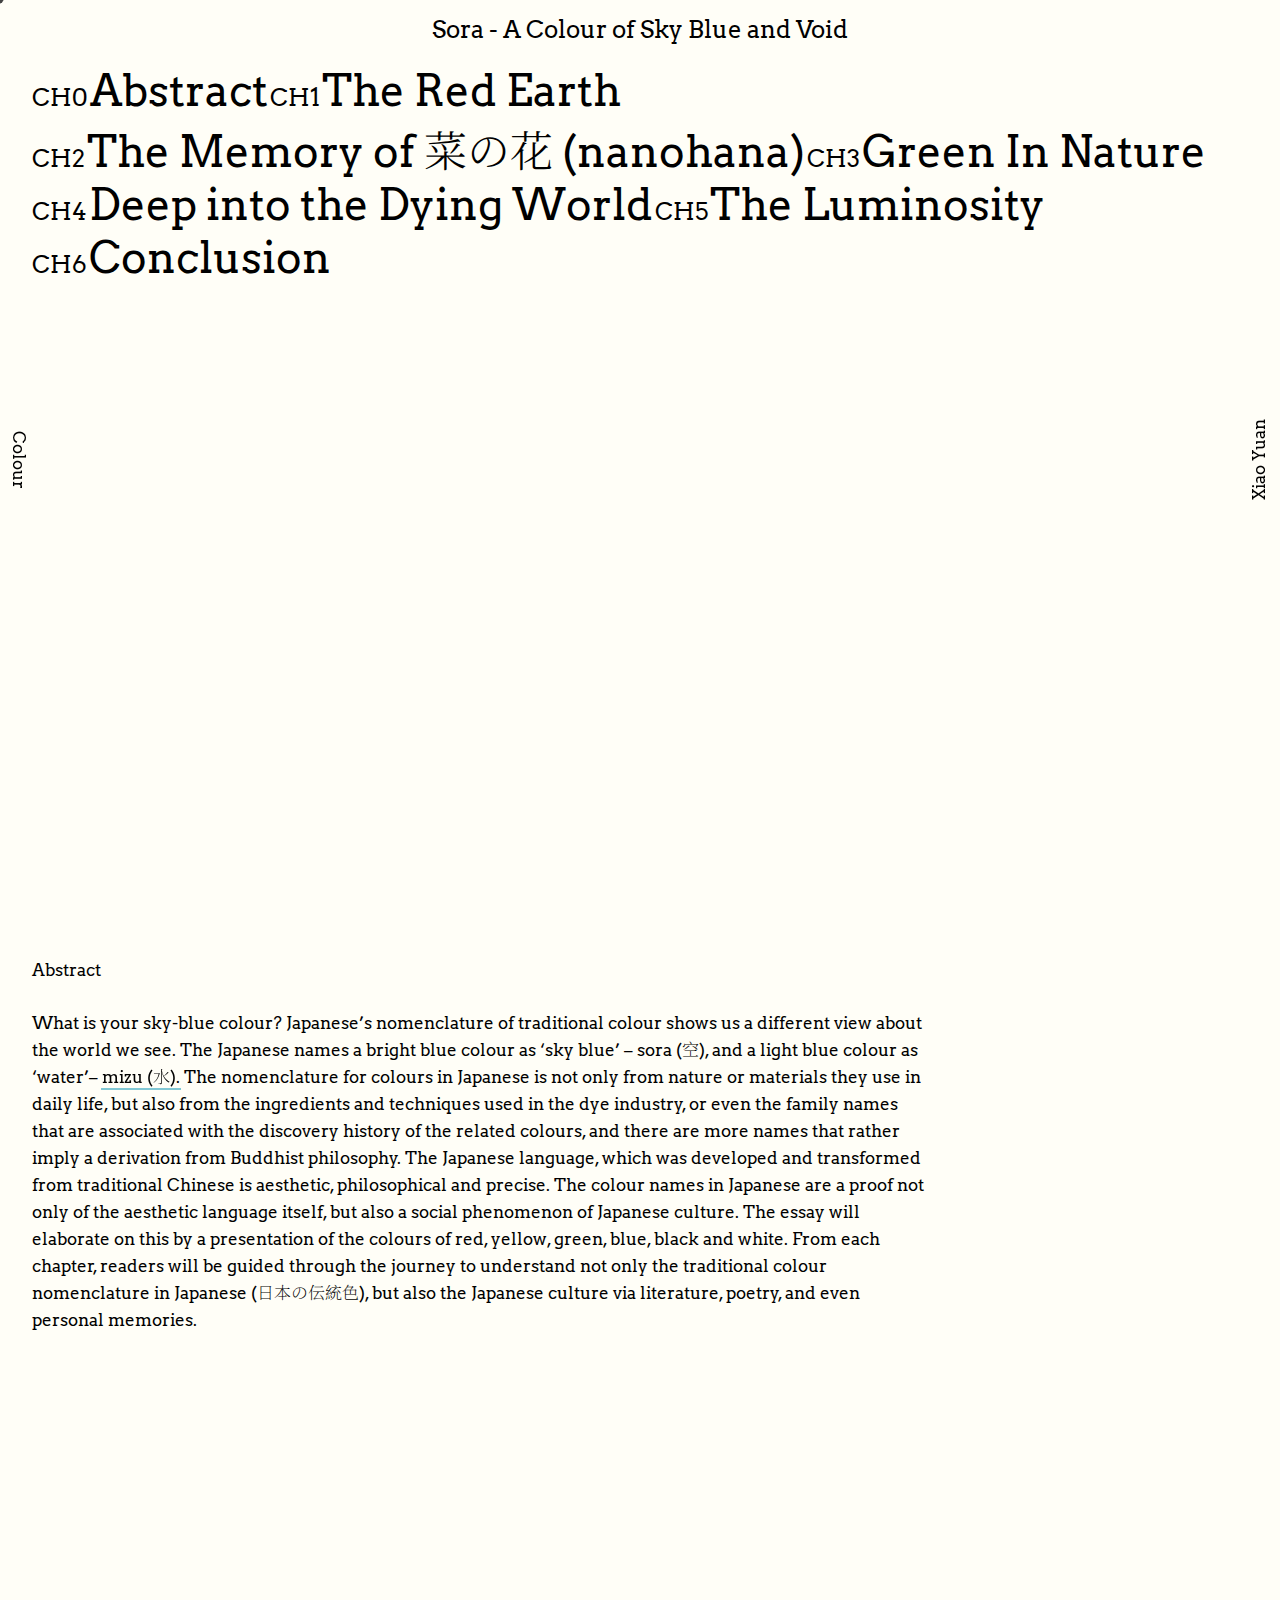
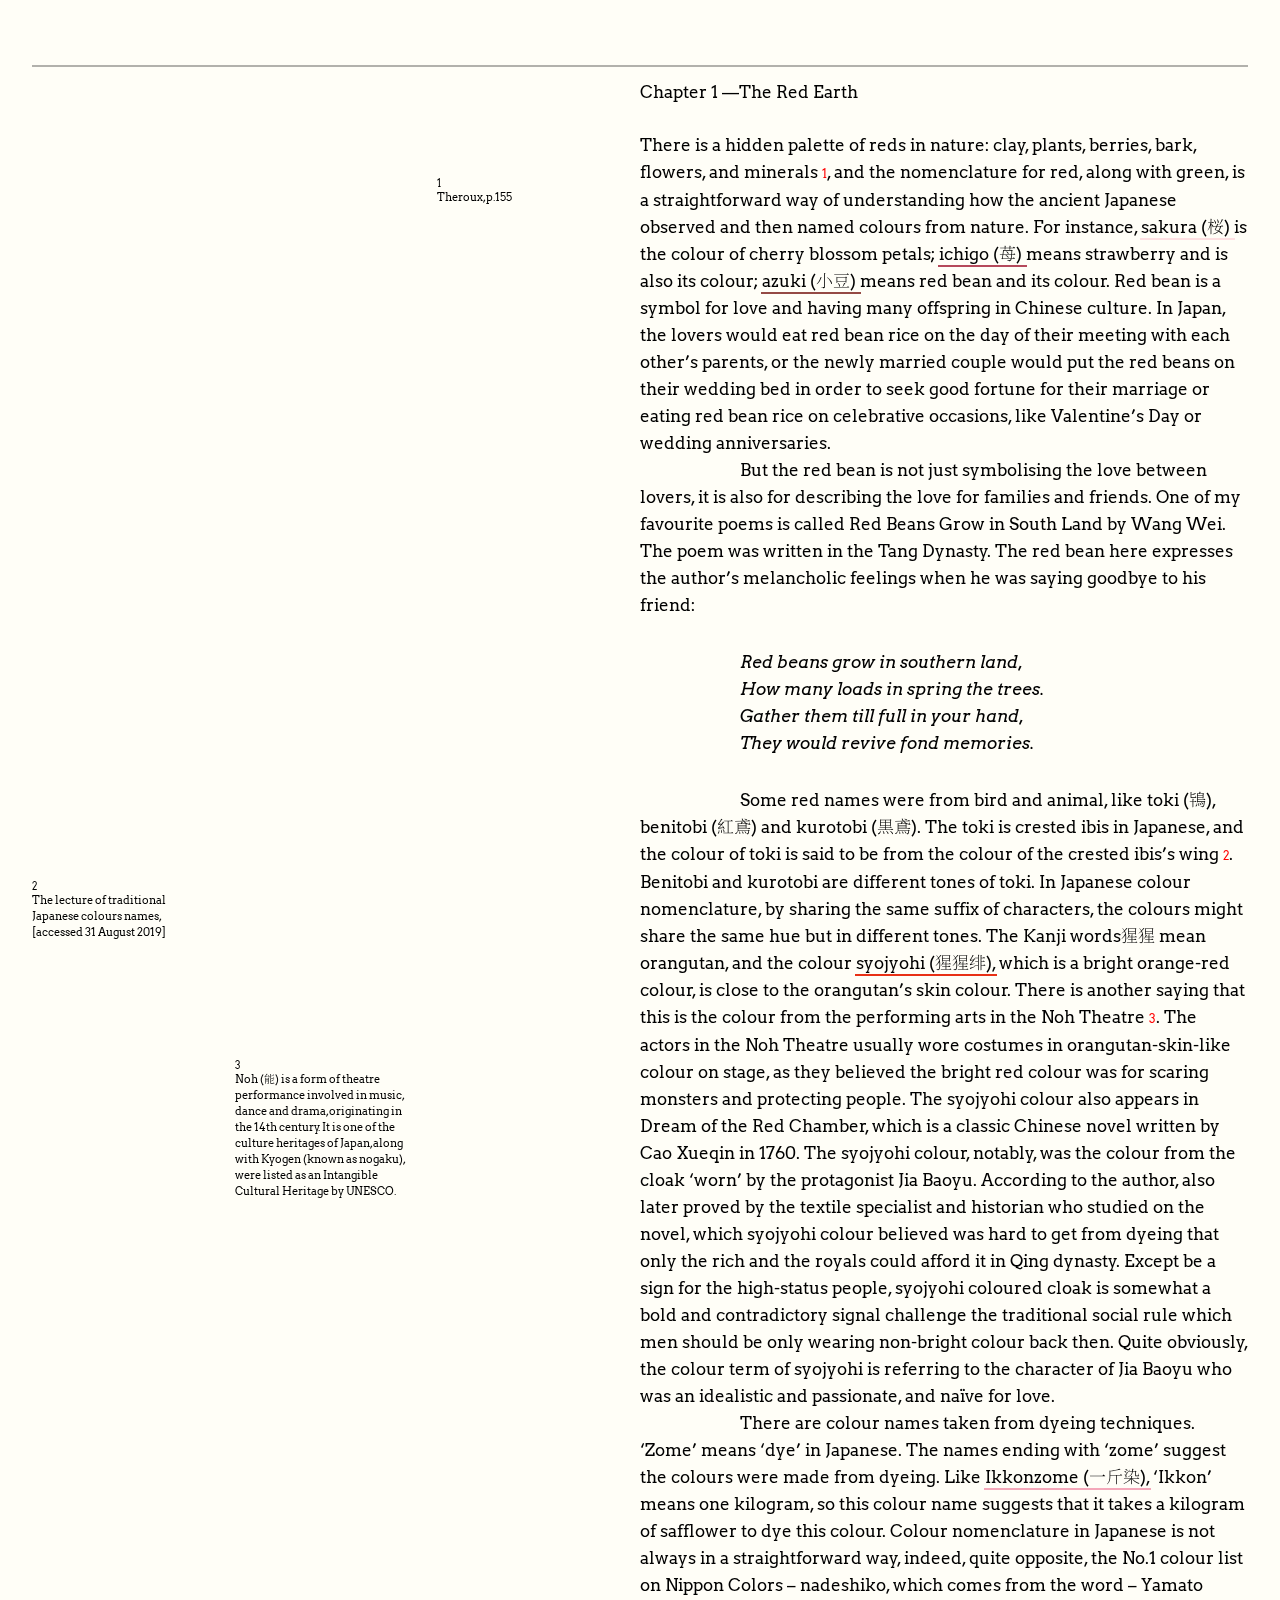
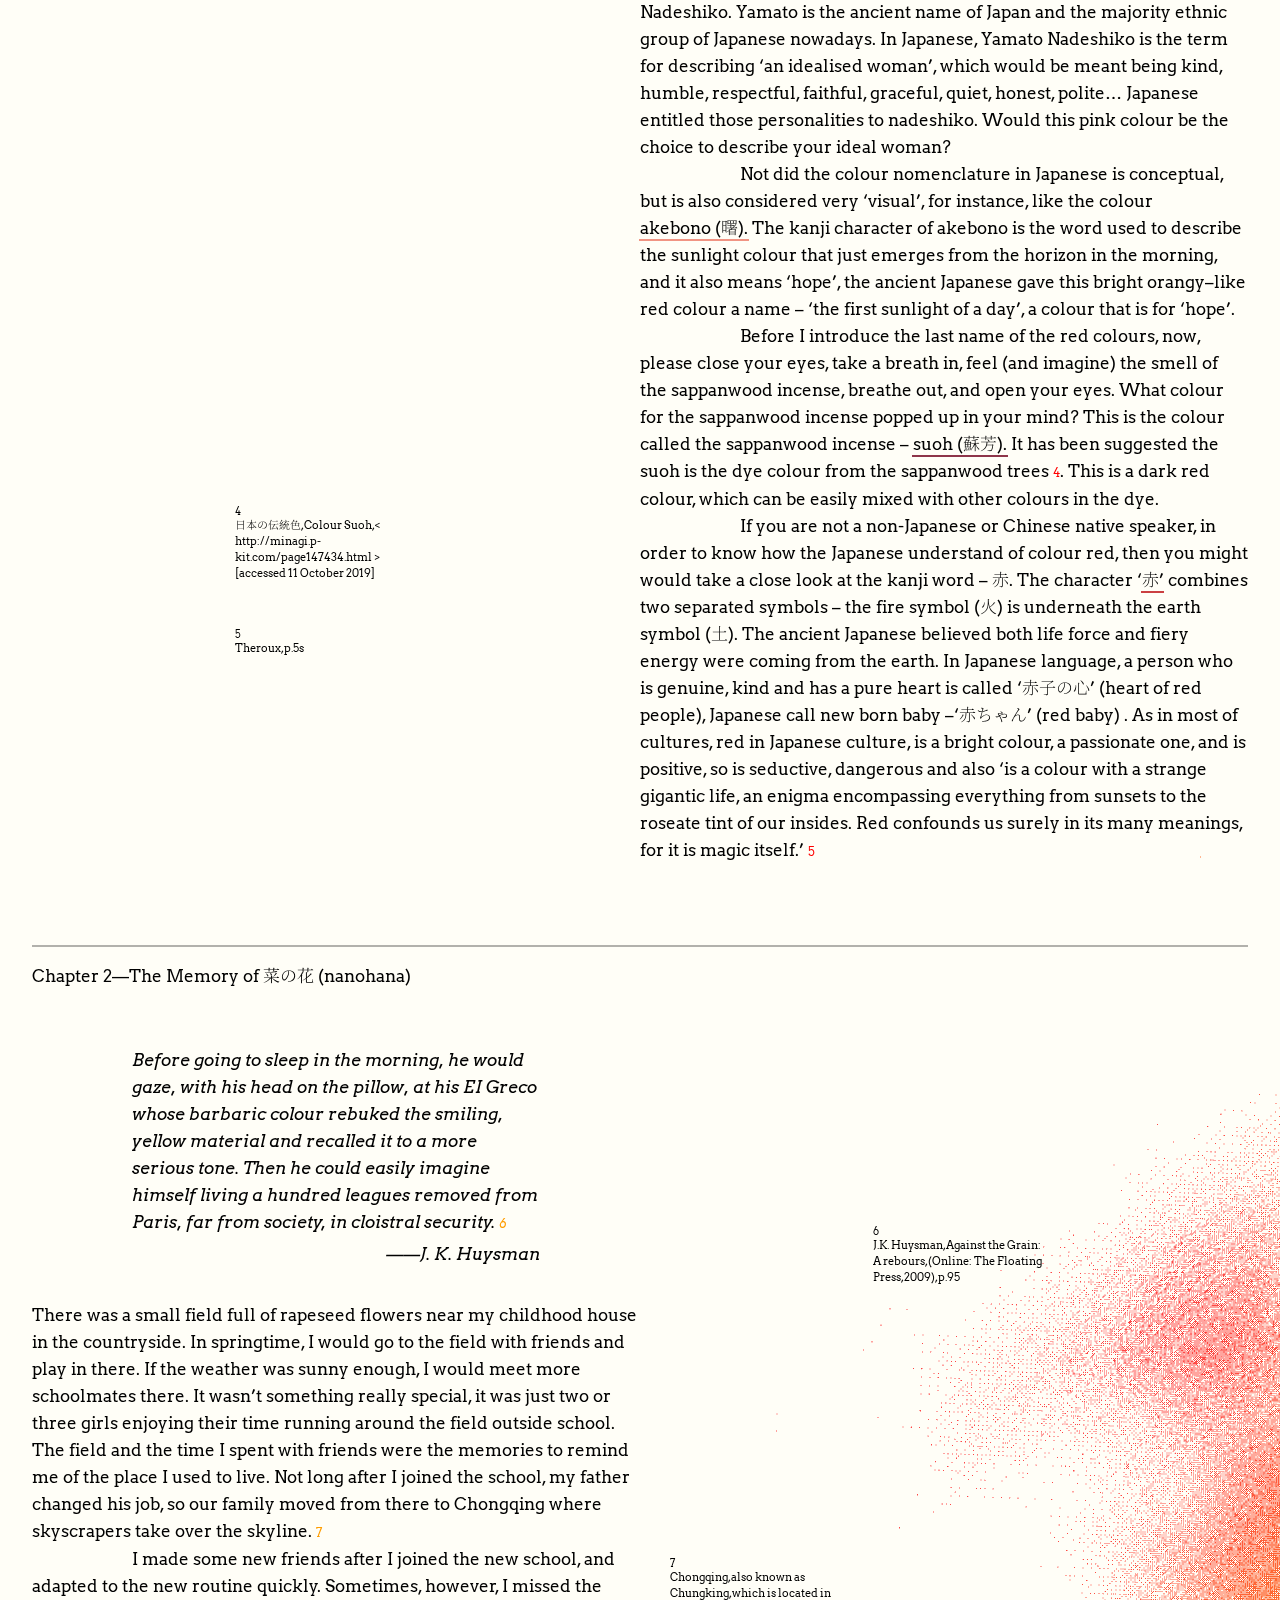
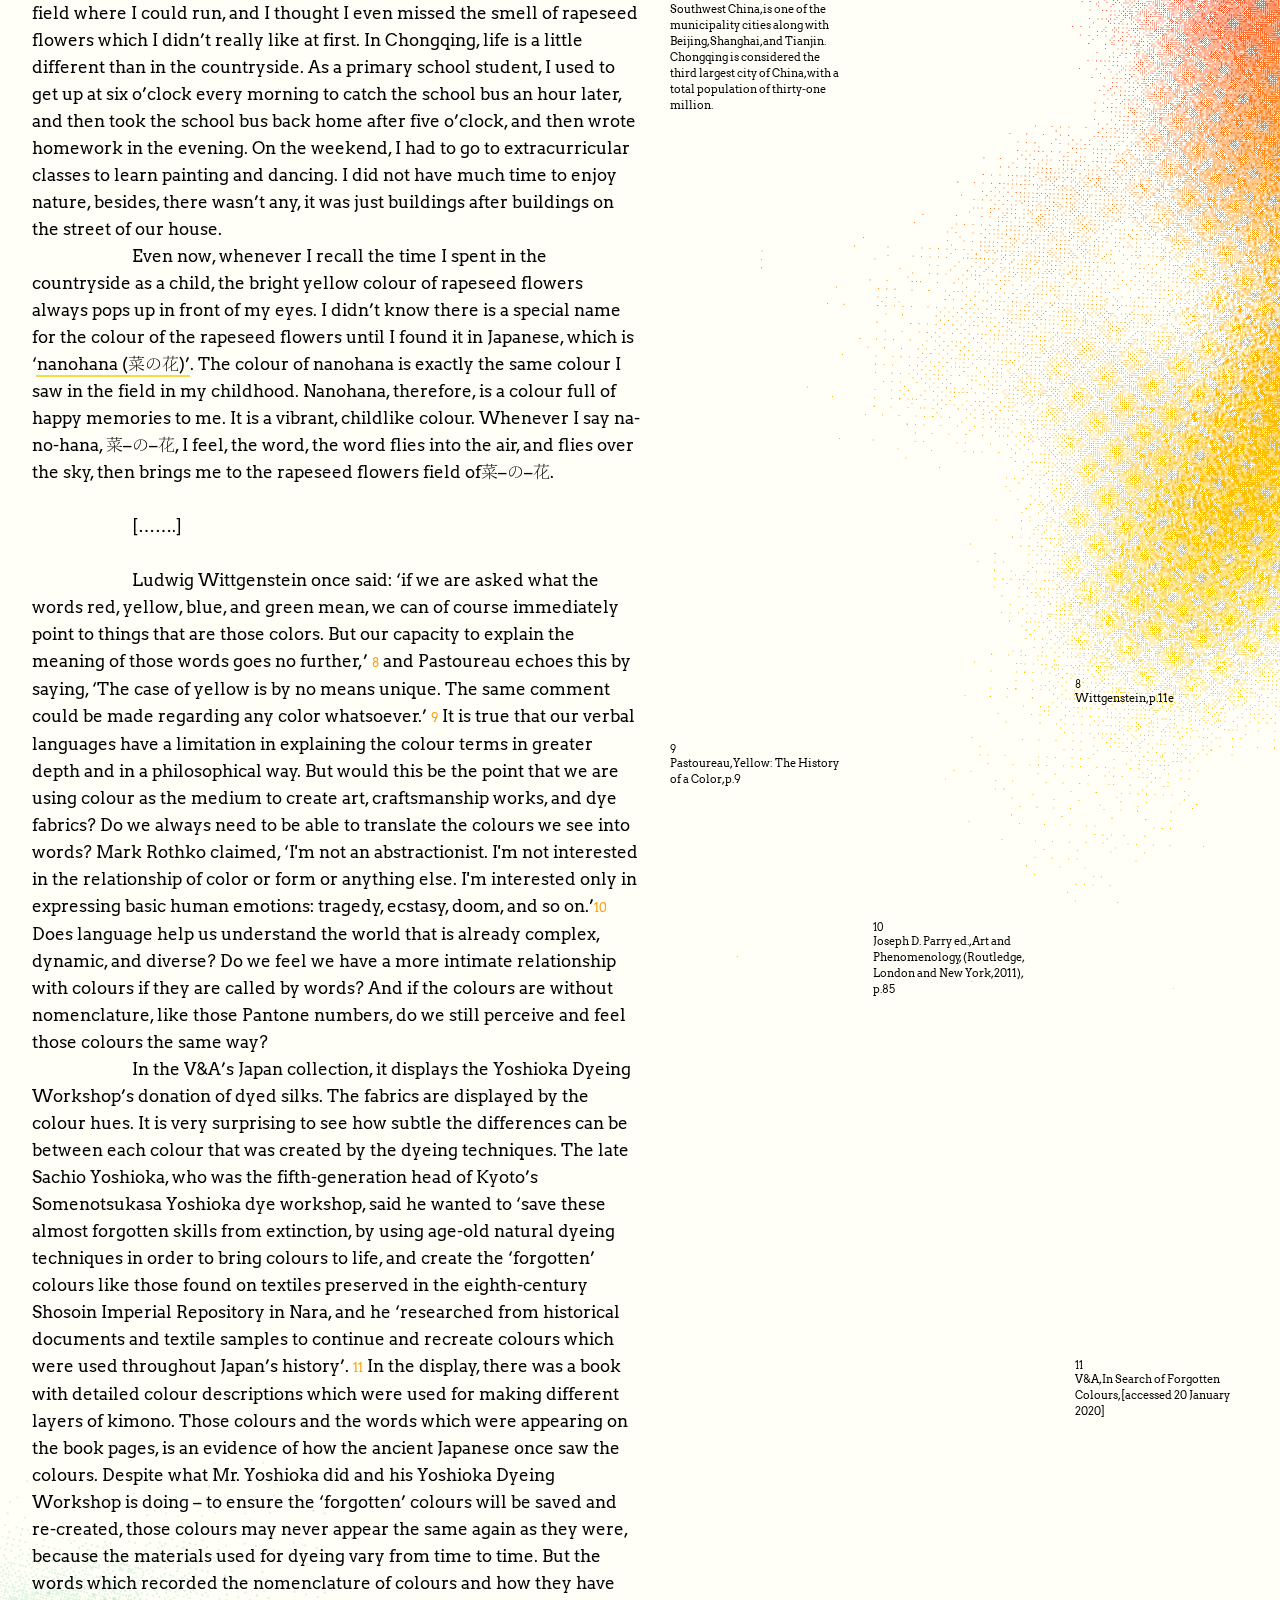
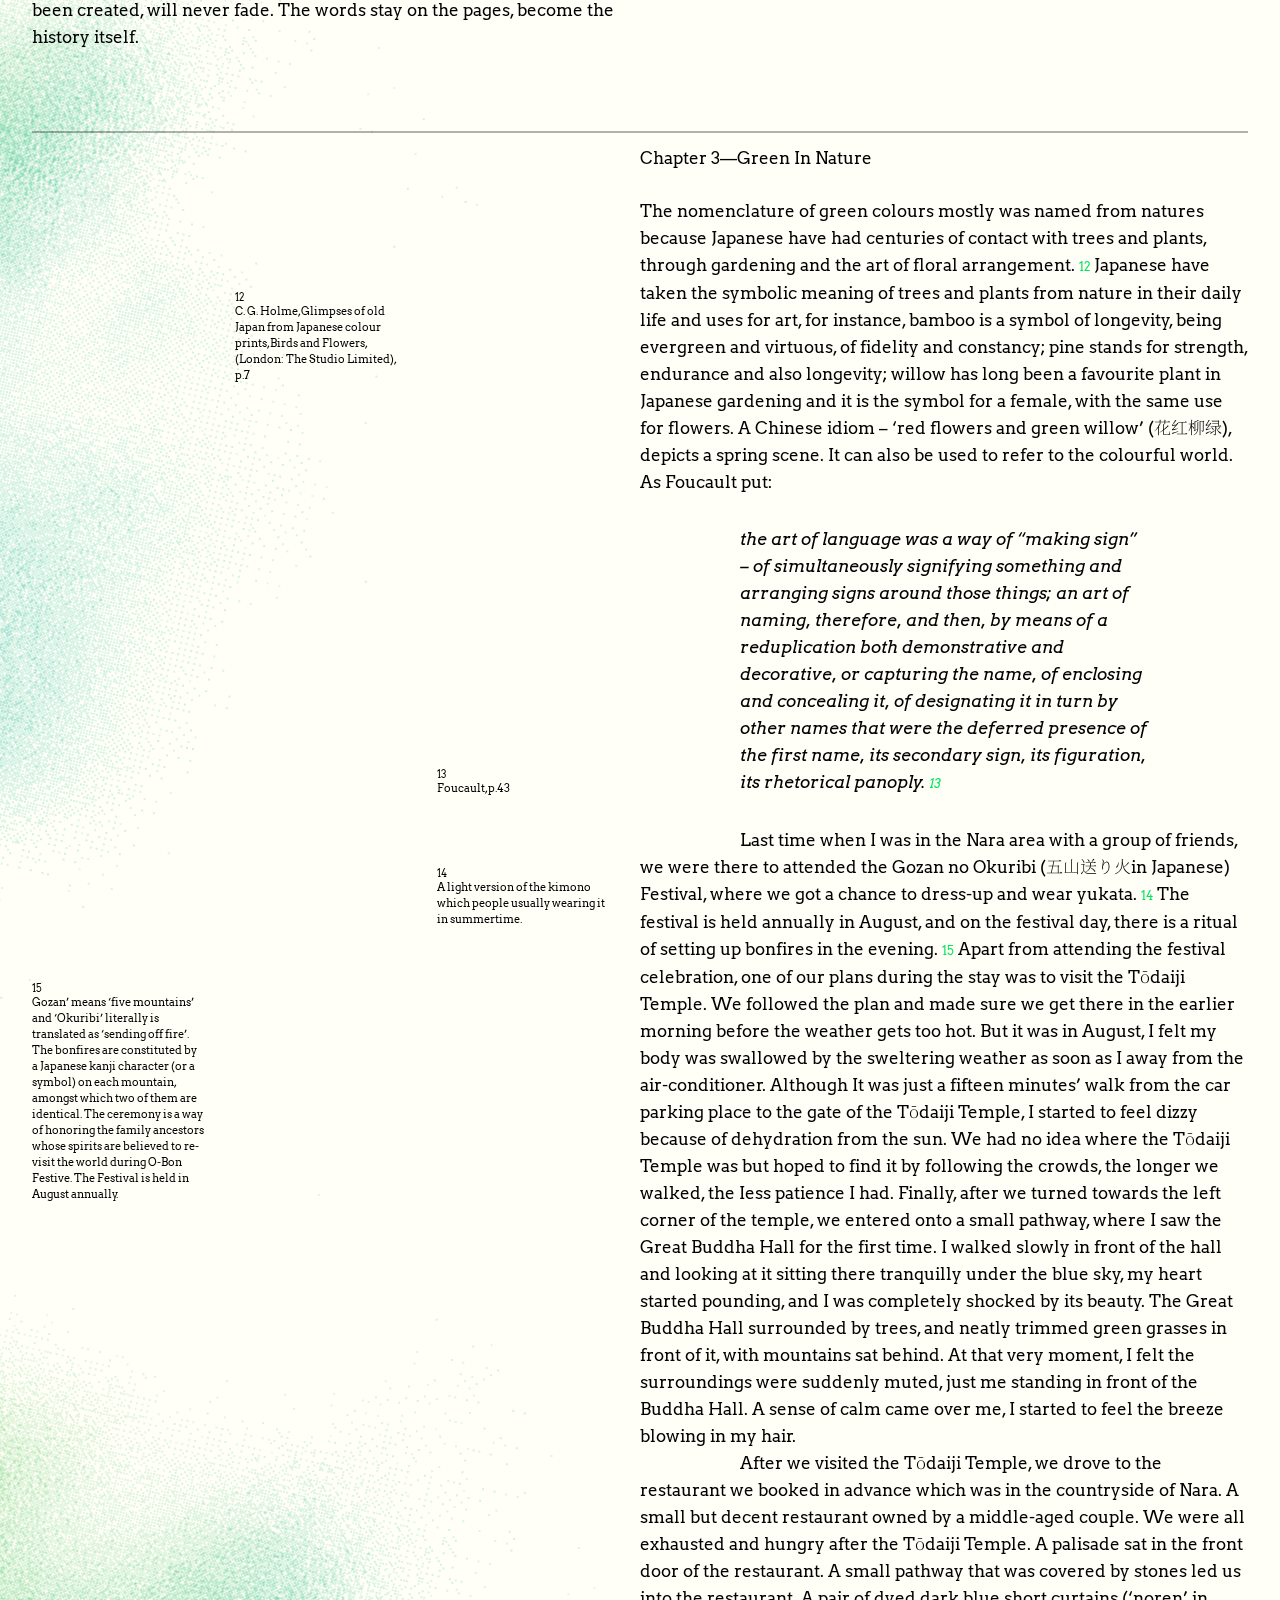
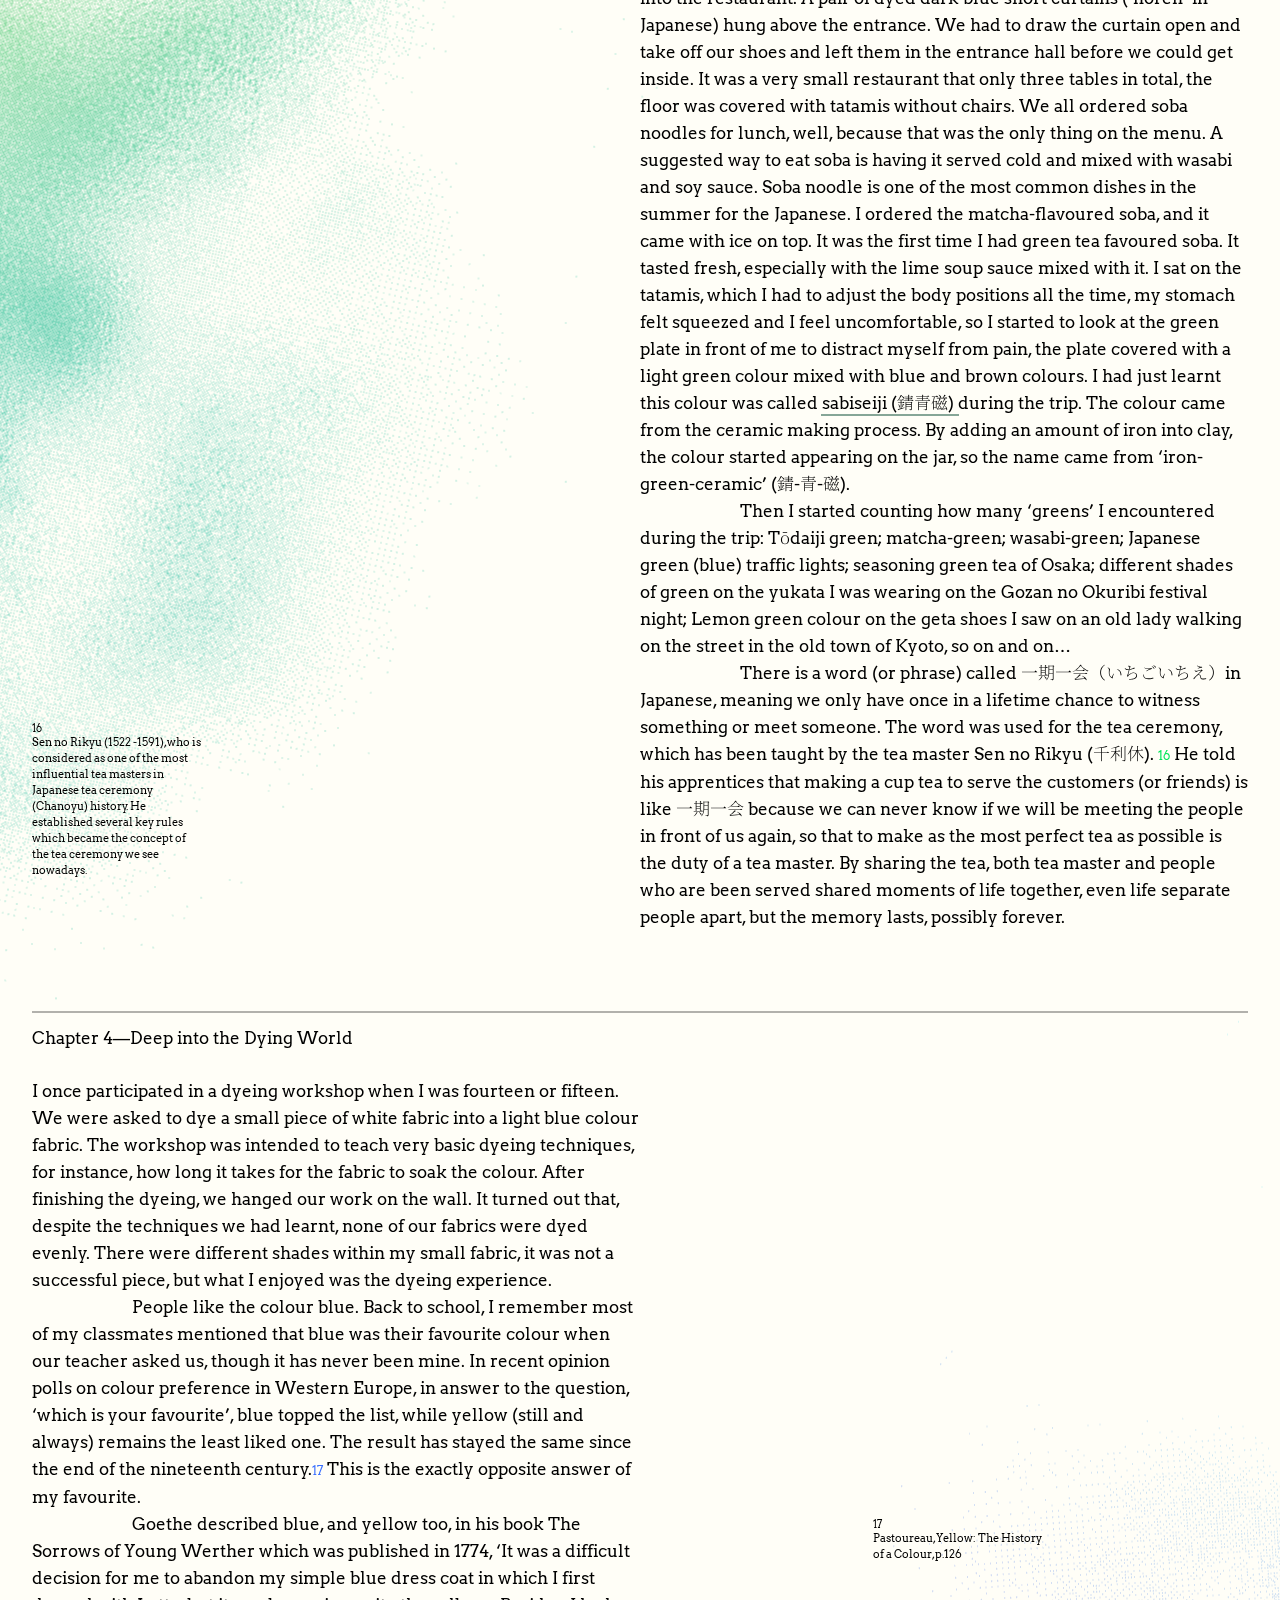
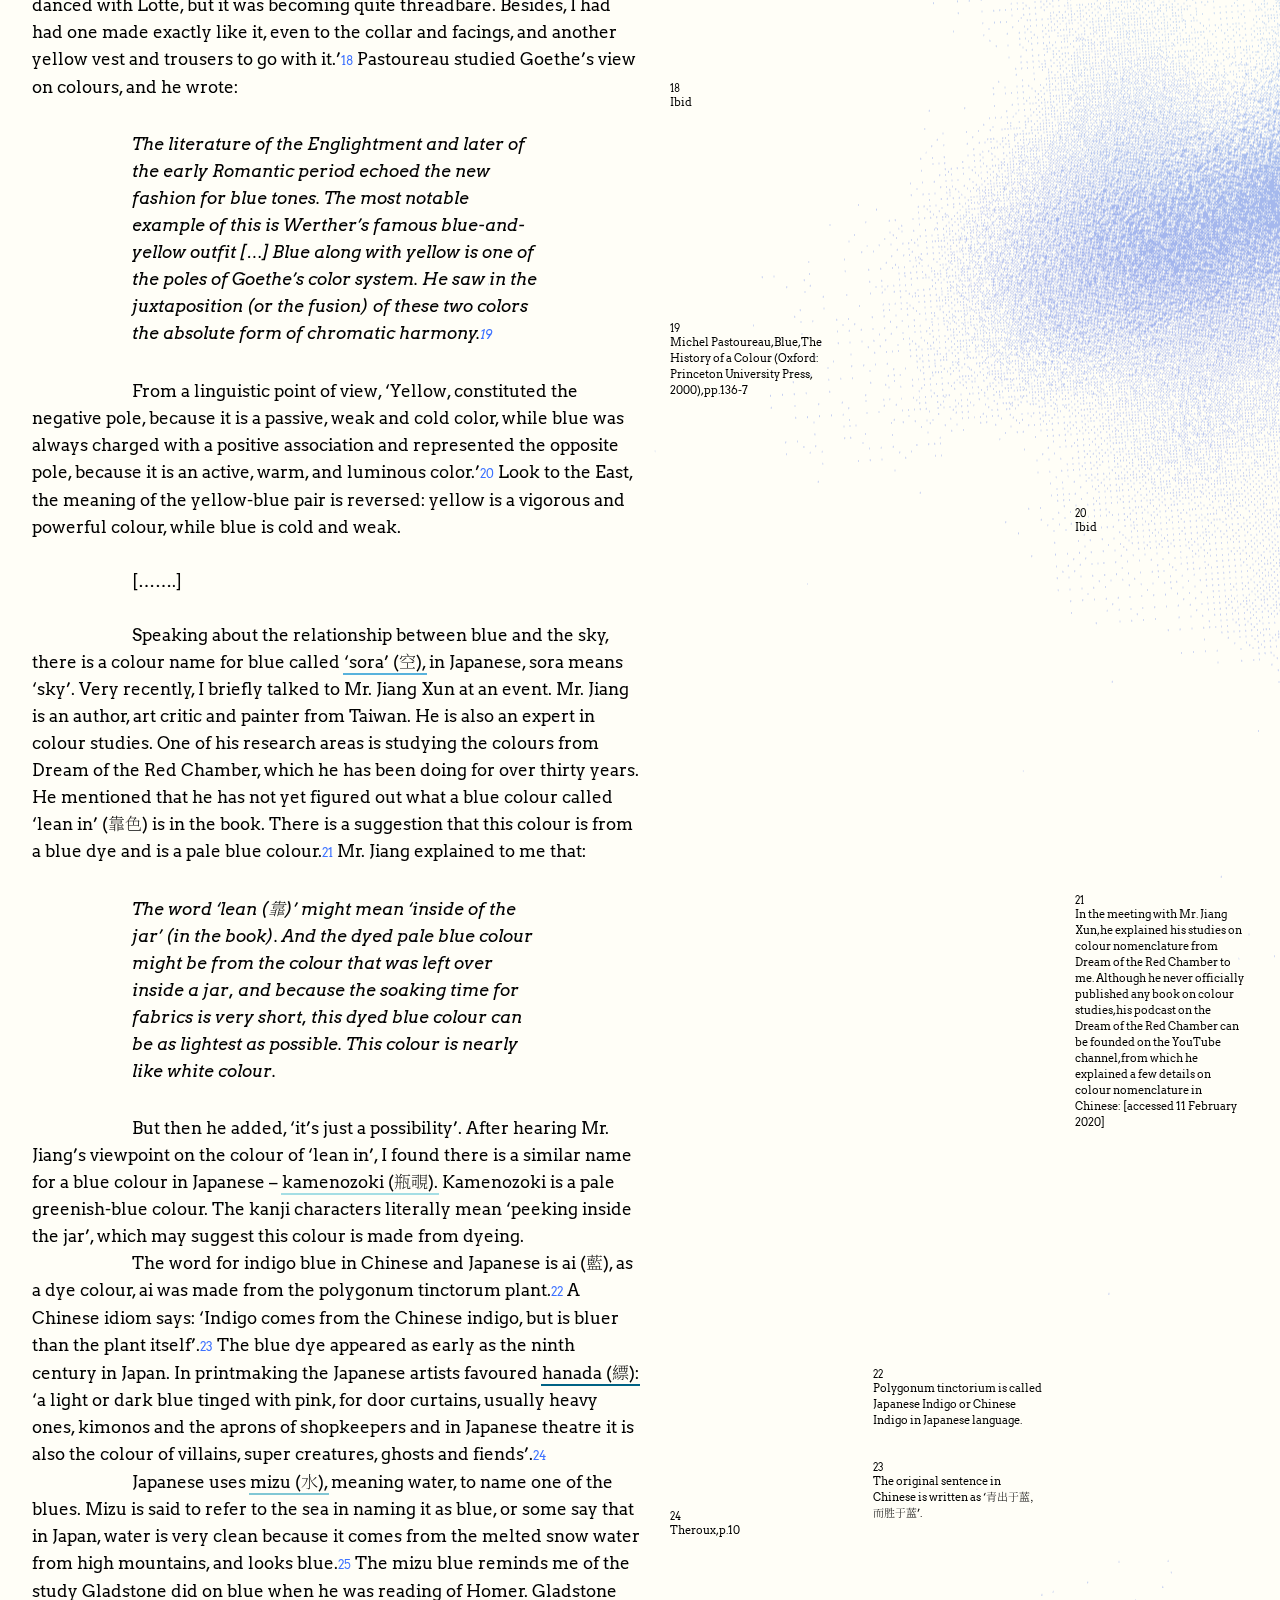
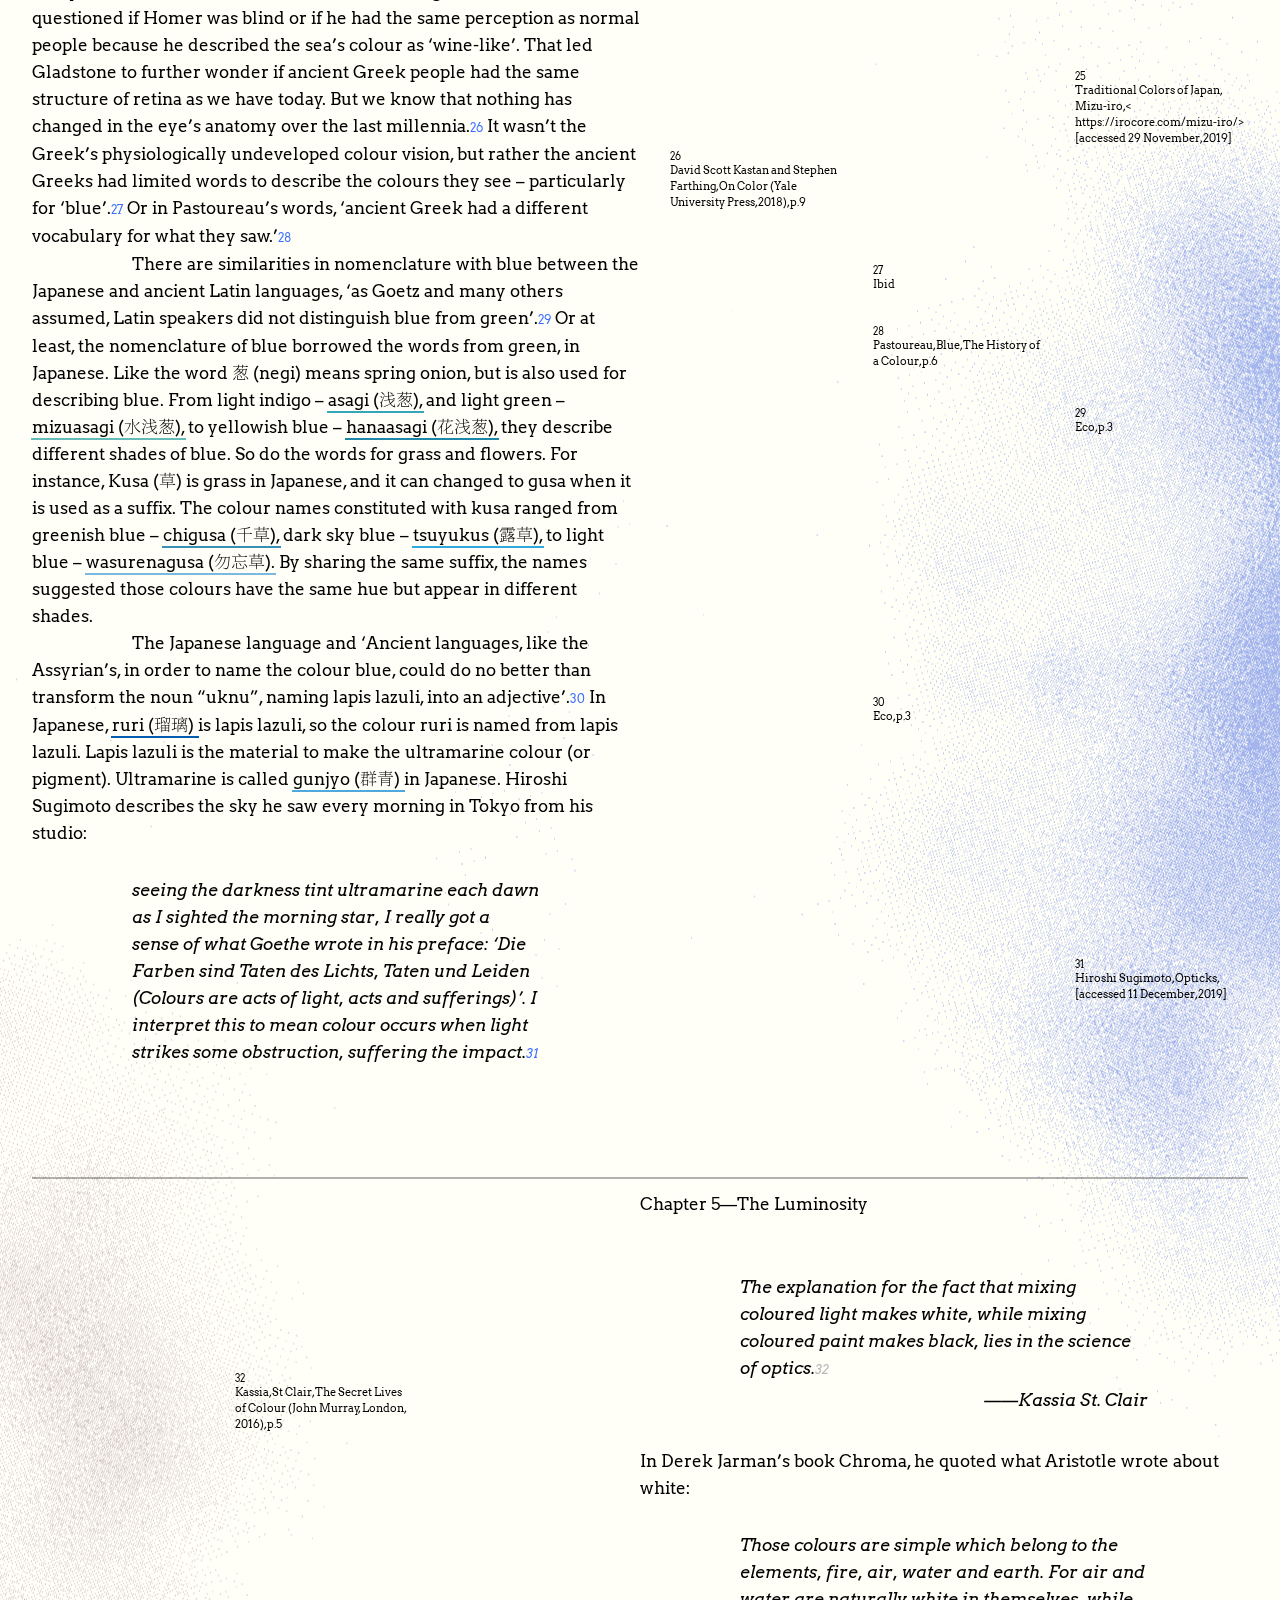
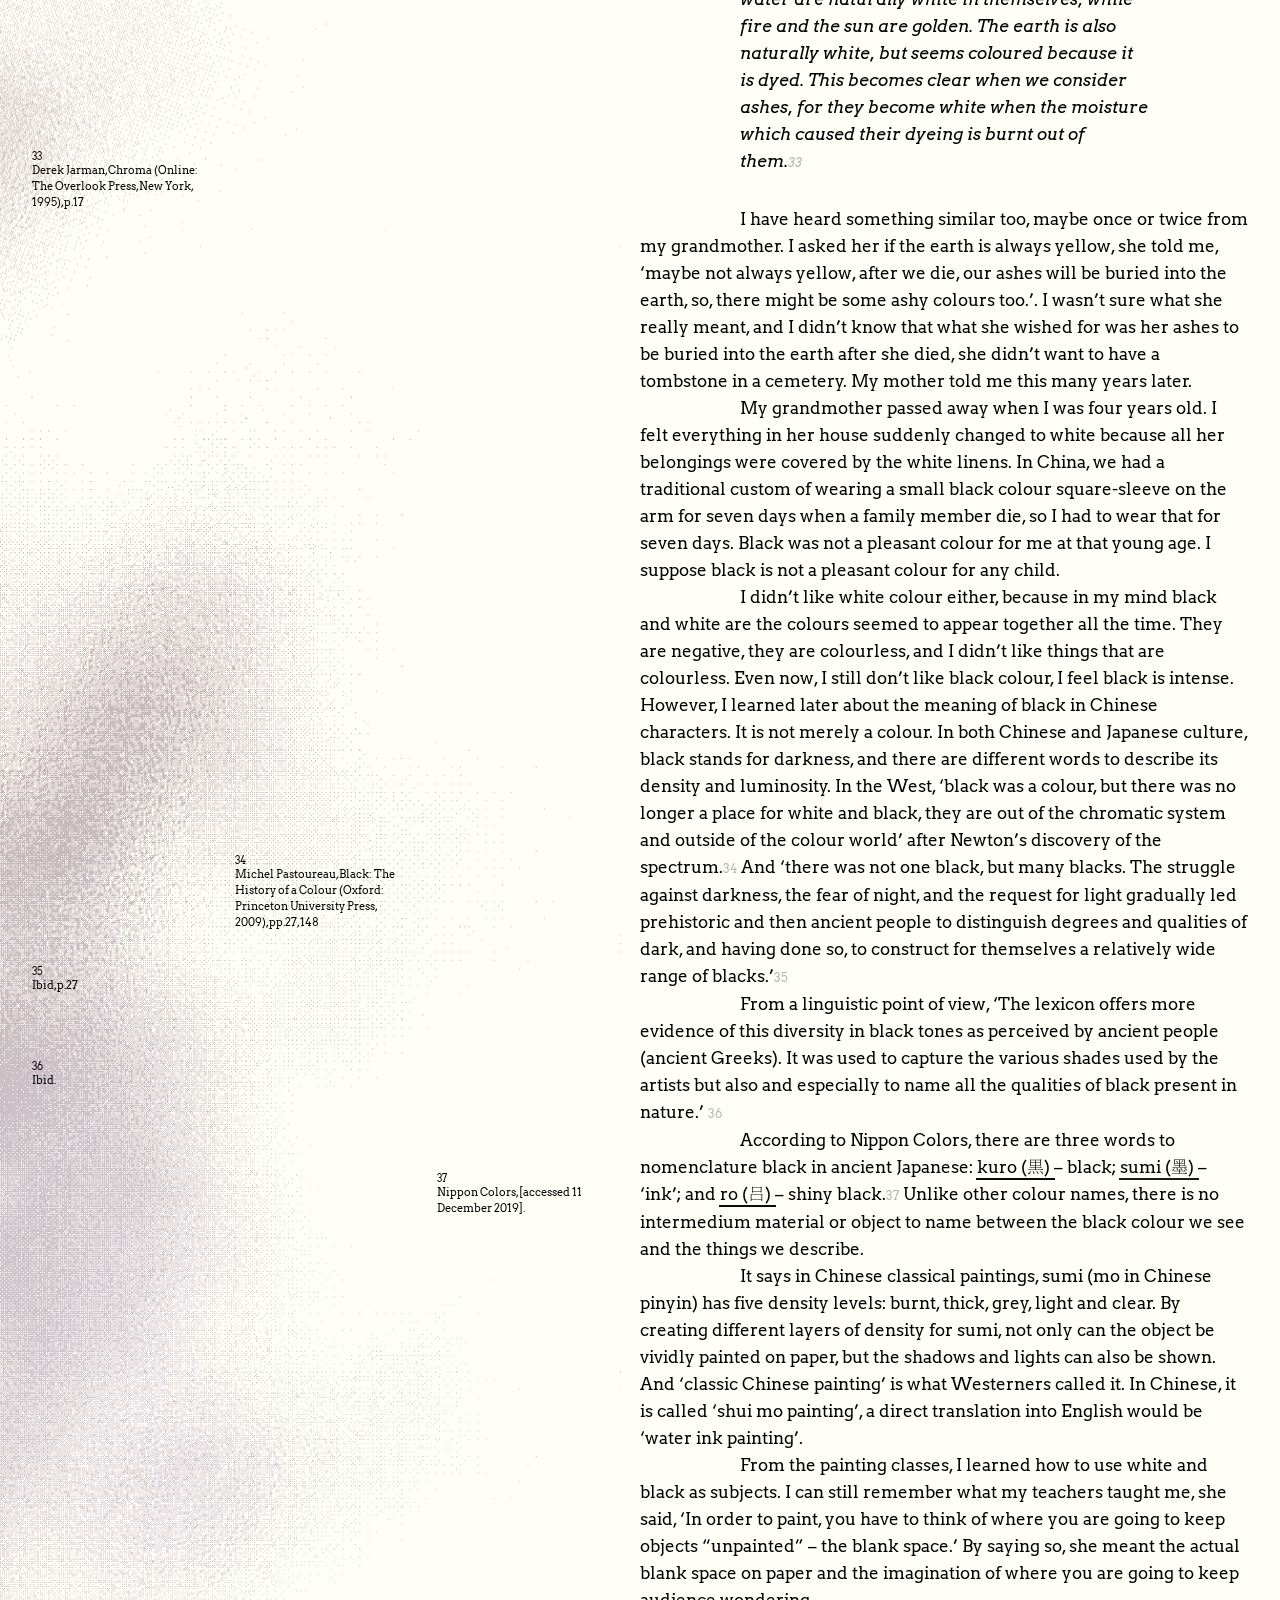
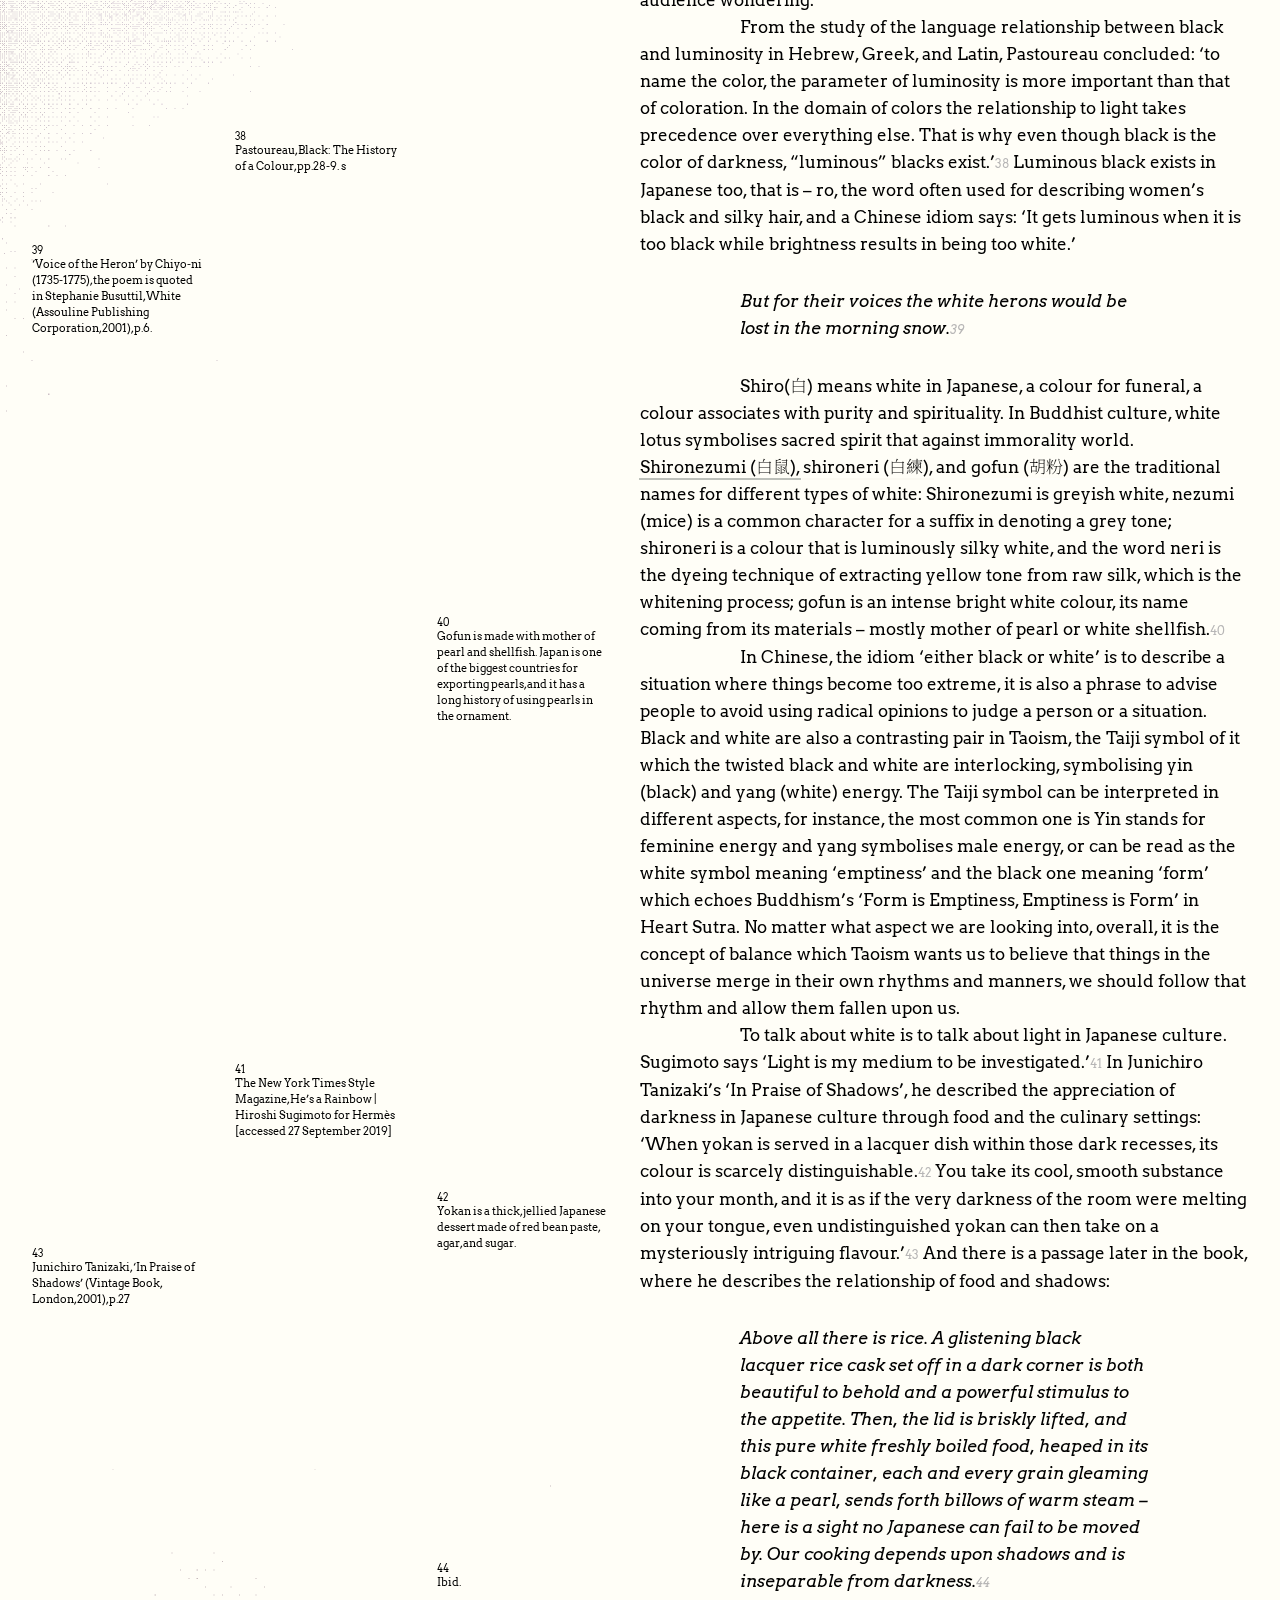
==== commit 35a64e1f: "Merge pull request #17 from j900213/colorNumberSort" ====
--- a/index.html
+++ b/index.html
@@ -18,8 +18,8 @@
     <title>Sora - A Colour of Sky Blue and Void</title>
   </head>
   <body>
+    <div class="cursor cursor--small"></div>
     <!-- Main Section with navigation -->
-    <div class="cursor cursor--small"></div>
     <section class="main-section" id="main">
       <header class="main-header">
         <div class="main-title-wrapper main-static">
@@ -93,7 +93,7 @@
         </div>
         <div class="mobile-nav-wrapper">
           <div class="mobile-left">
-            <a href="#">Colour</a>
+            <a href="./color.html">Colour</a>
           </div>
           <div class="mobile-right">
             <a href="#">Xiao Yuan</a>
@@ -103,7 +103,7 @@
       <div class="side-link-wrapper">
         <div class="left-link">
           <div class="left-link-inner-wrapper links-wrapper">
-            <a href="">Colour</a>
+            <a href="./color.html">Colour</a>
           </div>
         </div>
         <div class="right-link">
@@ -2465,6 +2465,6 @@
         </div>
       </div>
     </section>
-    <script src="./action.js"></script>
+    <script src="./index.js"></script>
   </body>
 </html>
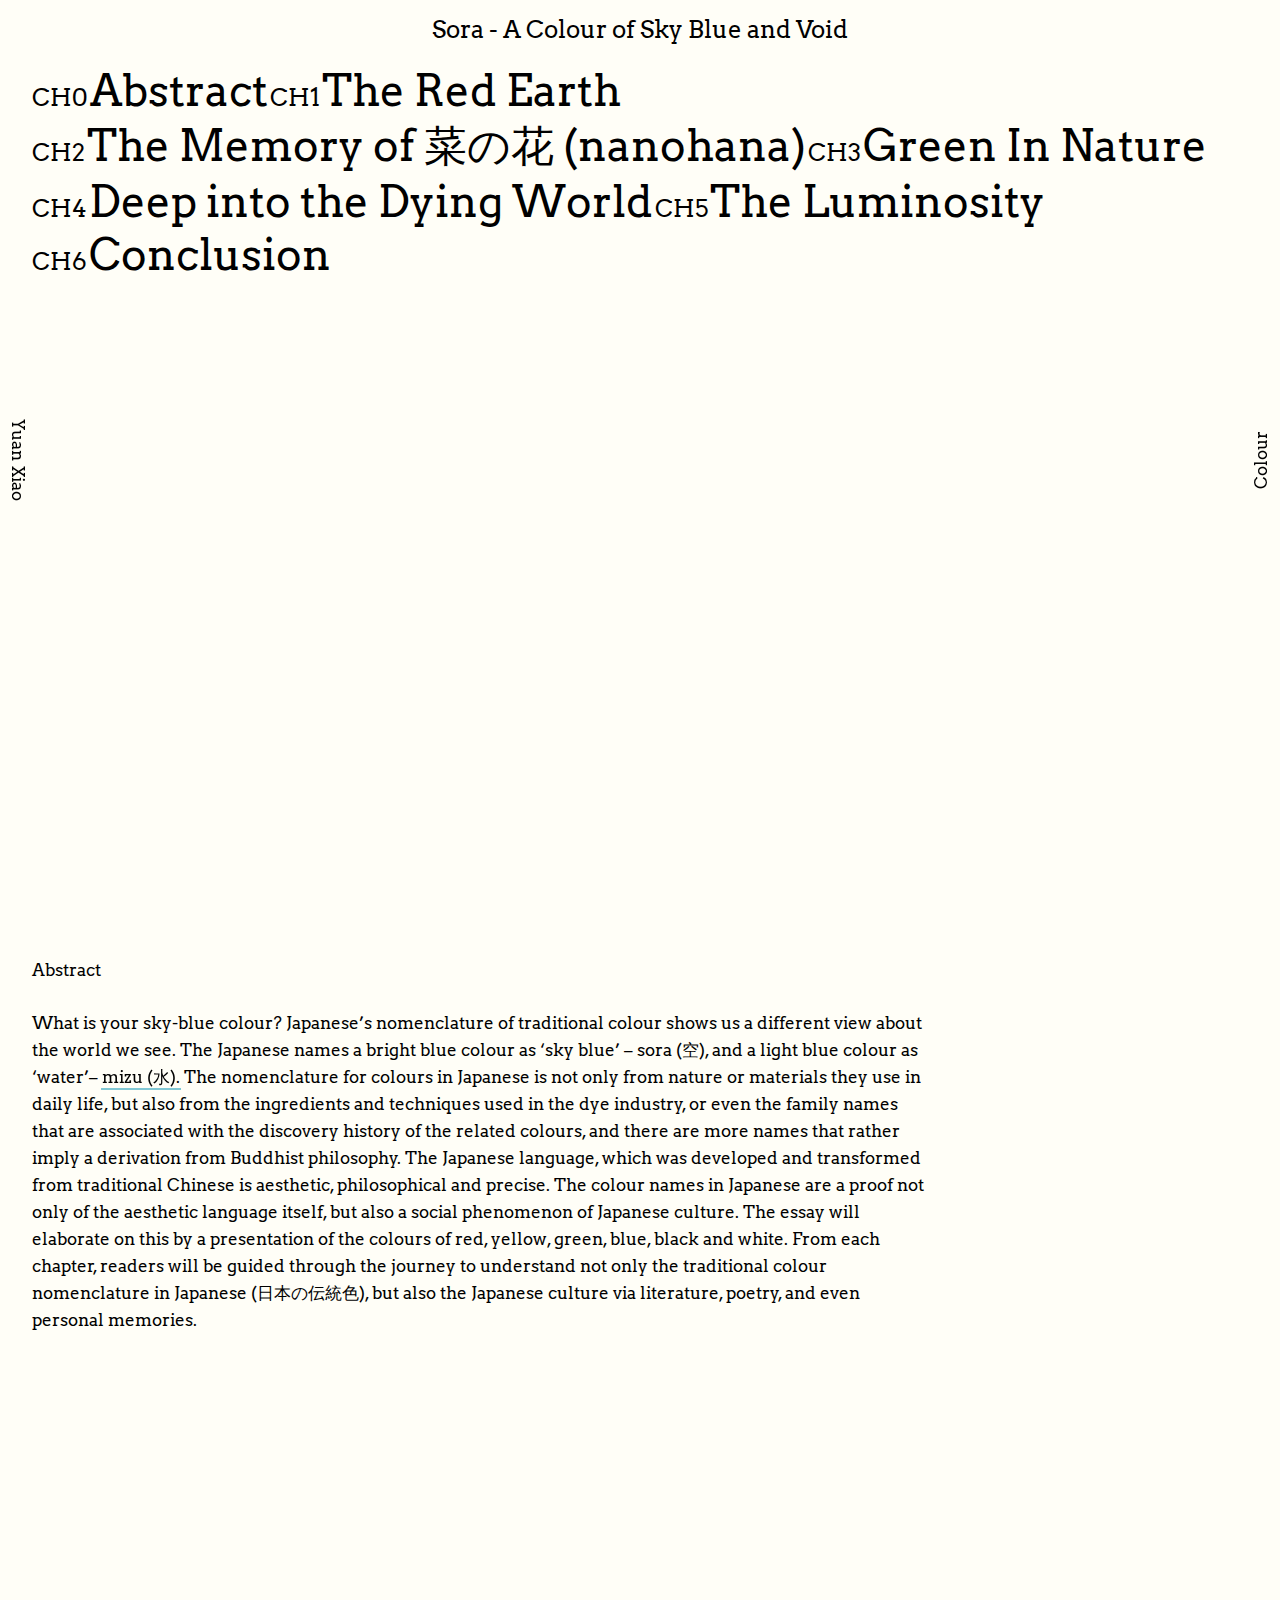
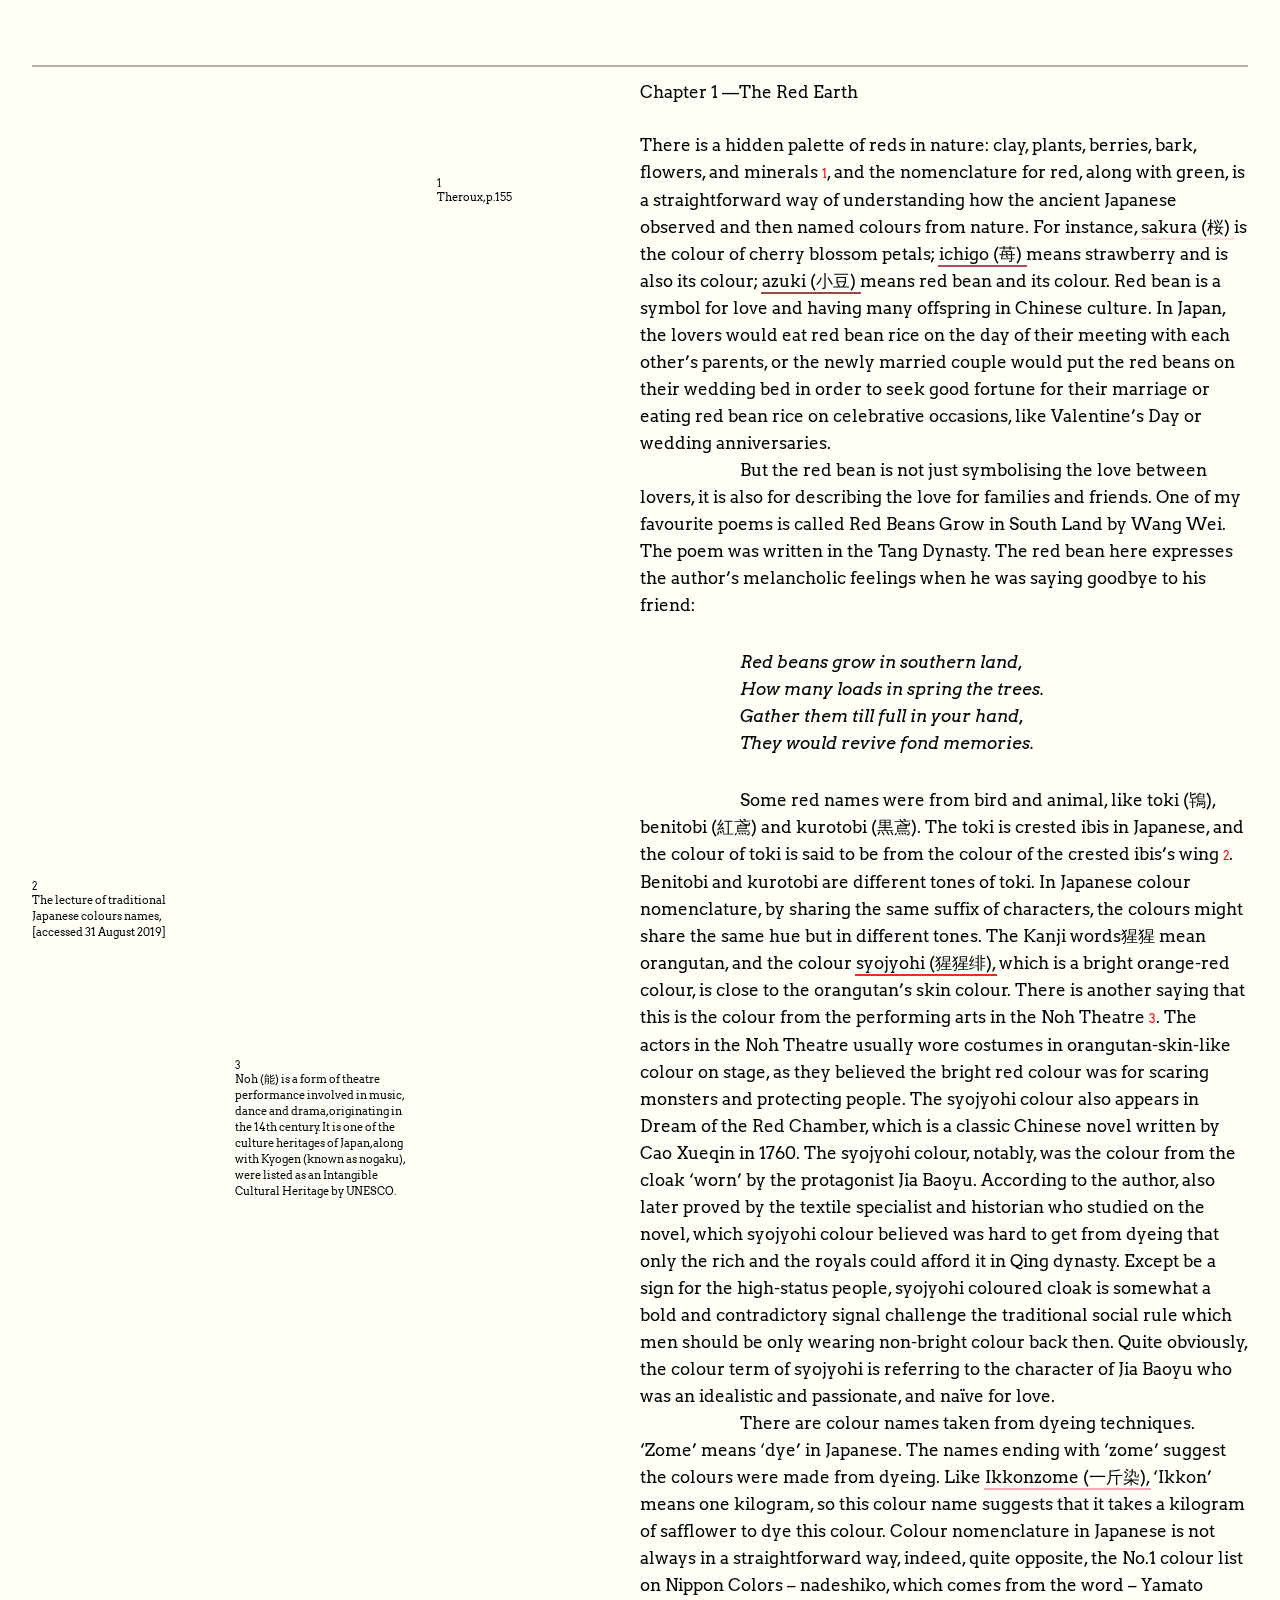
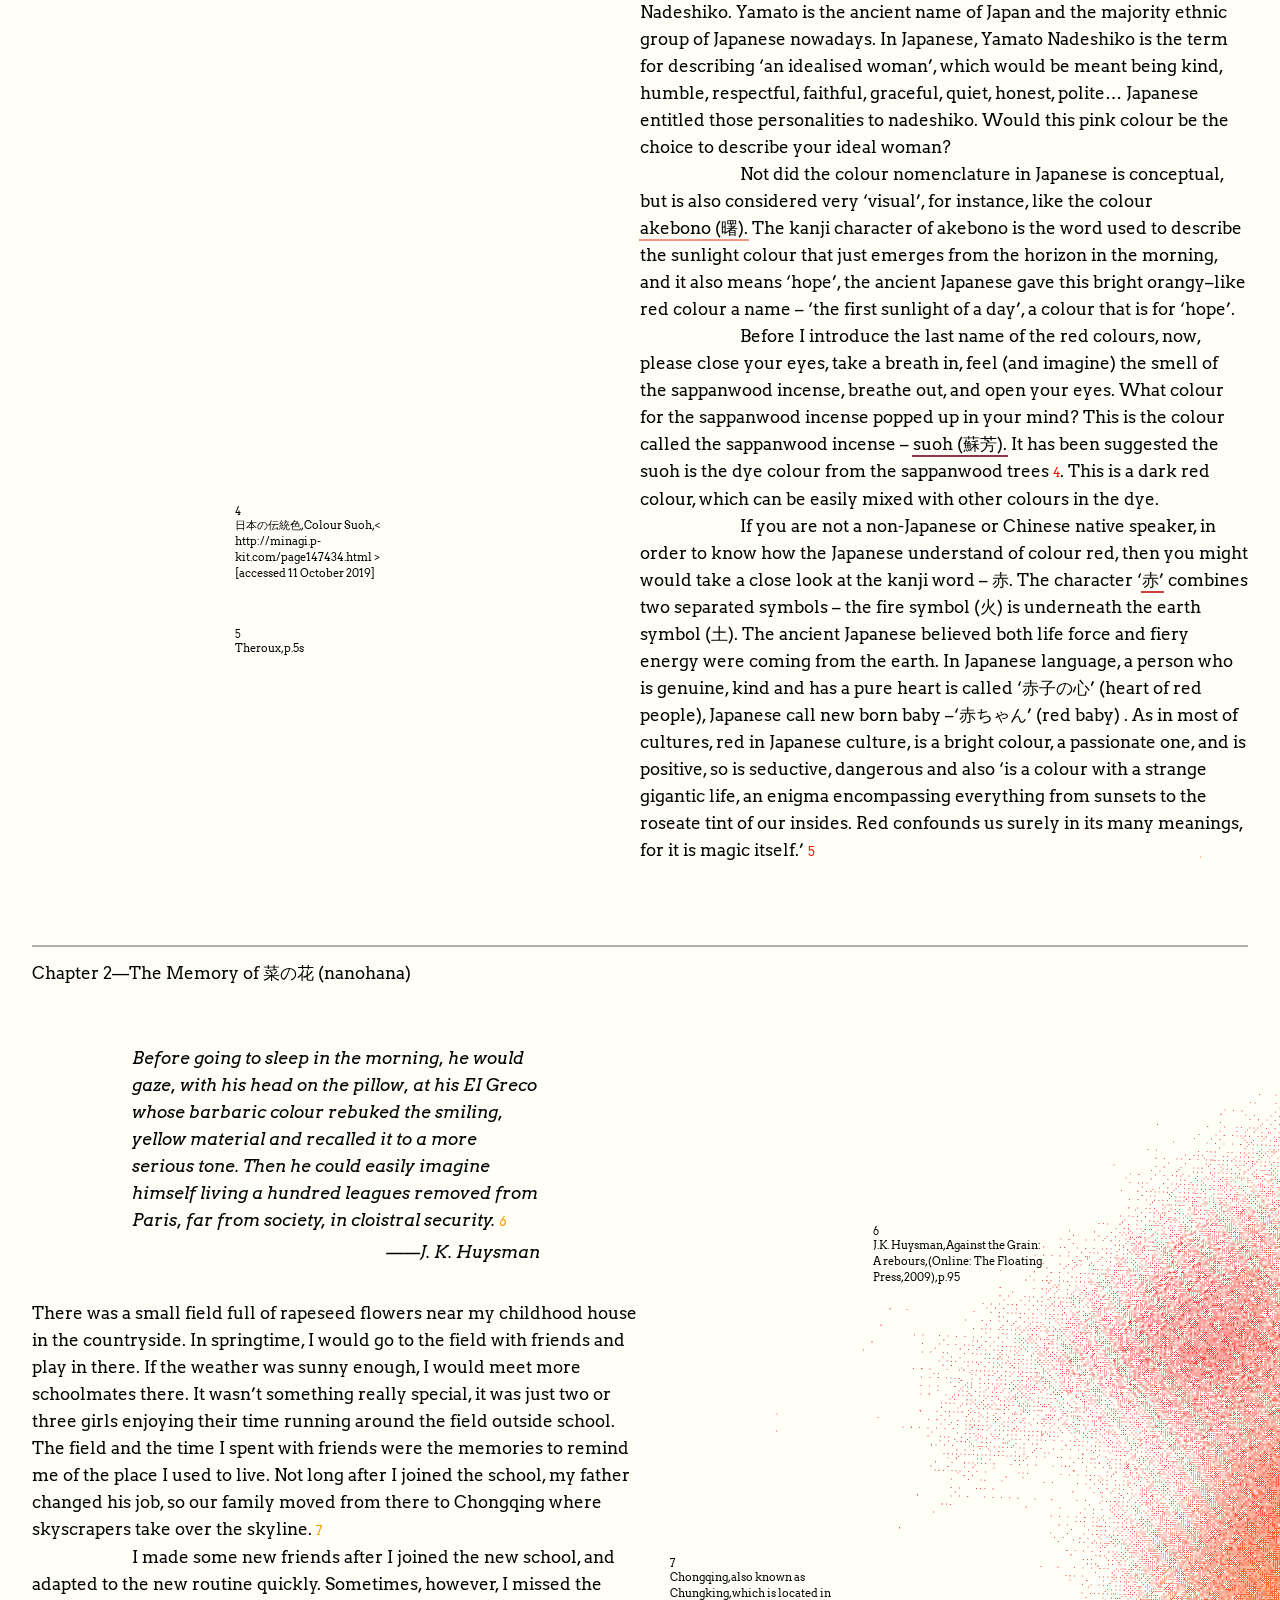
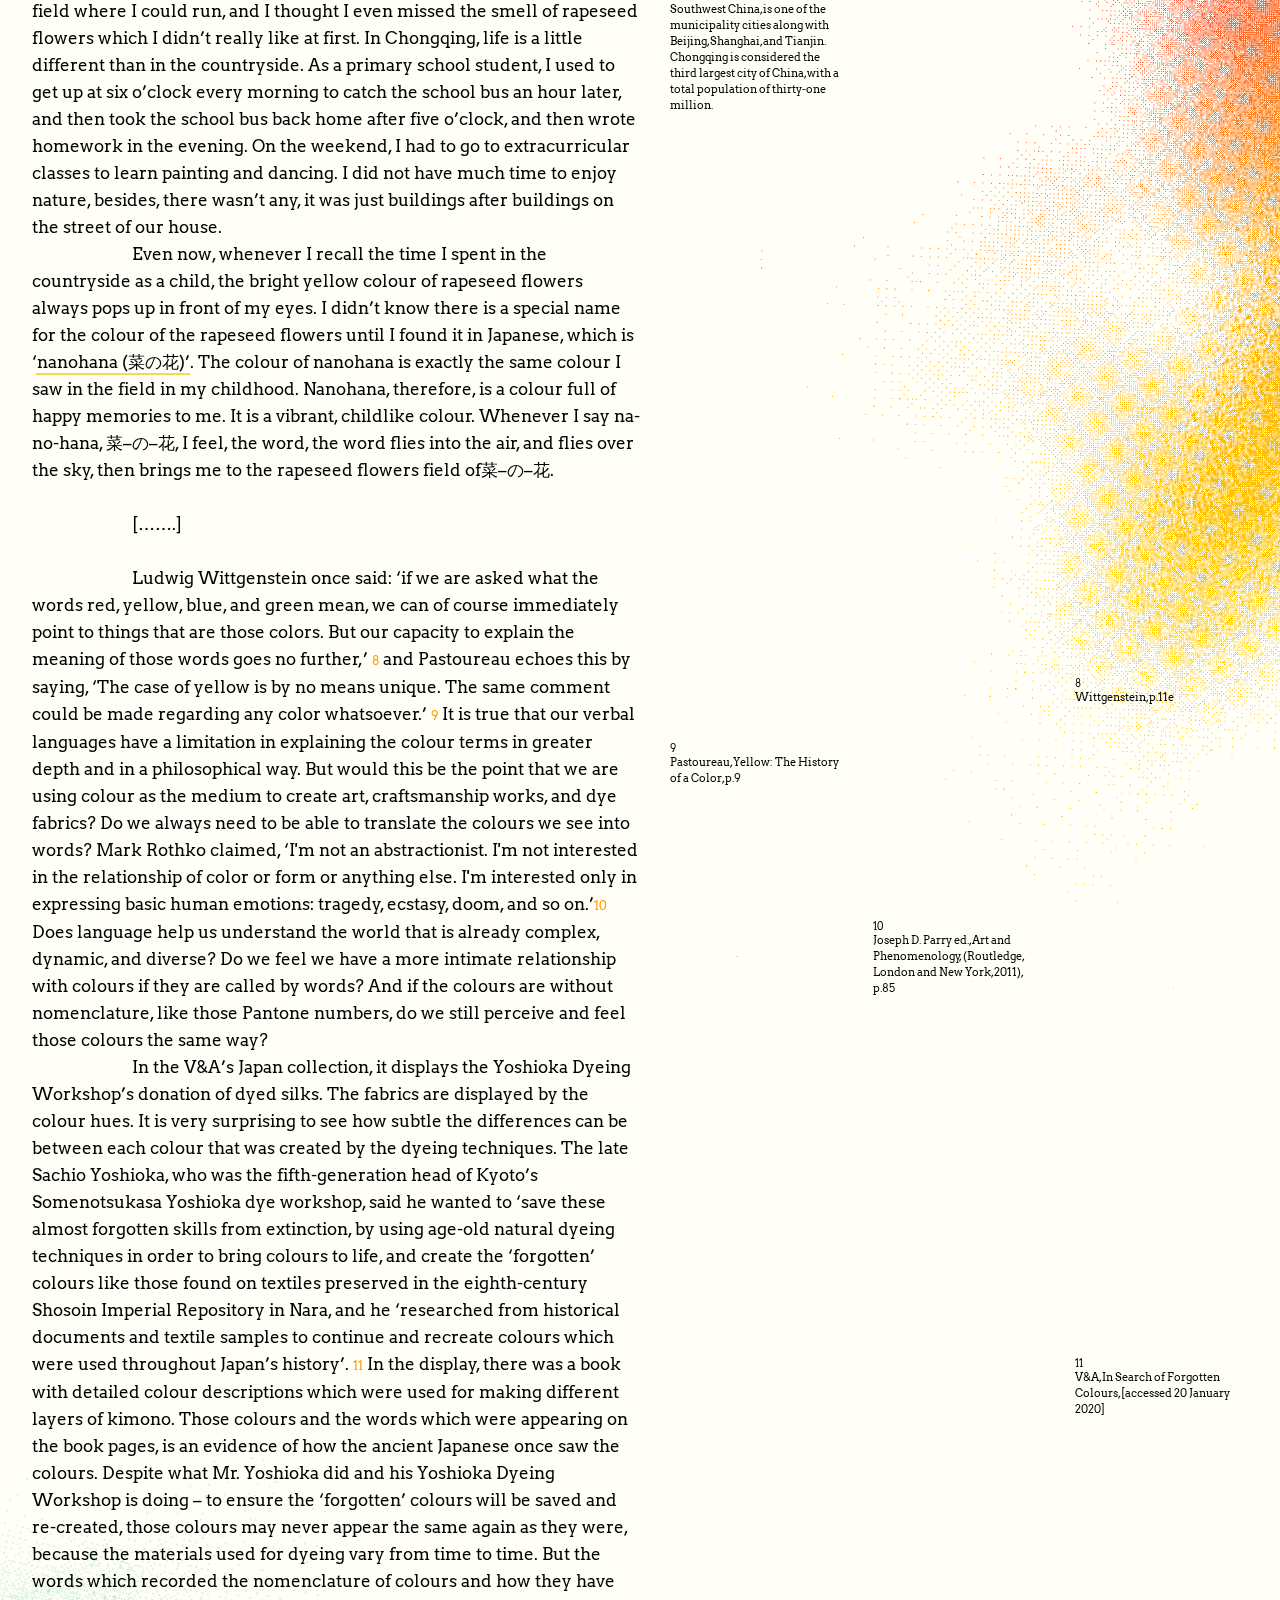
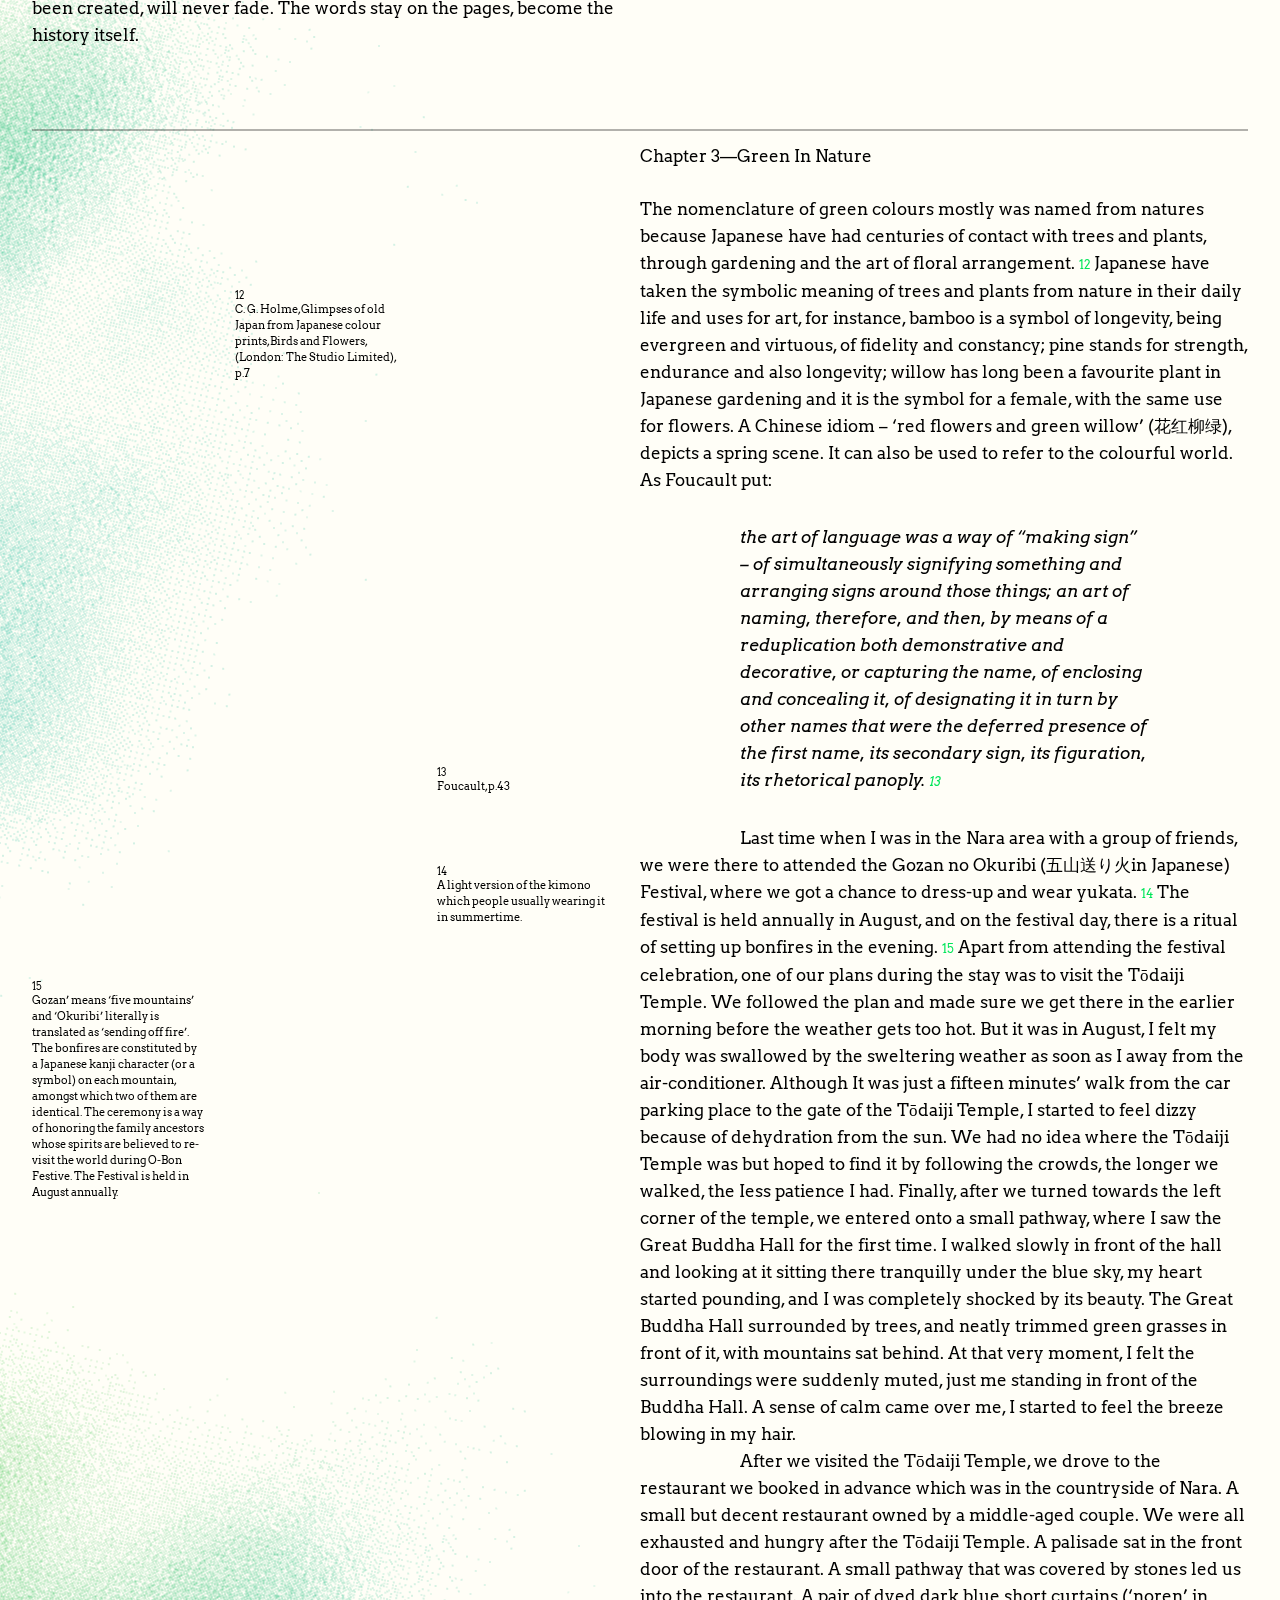
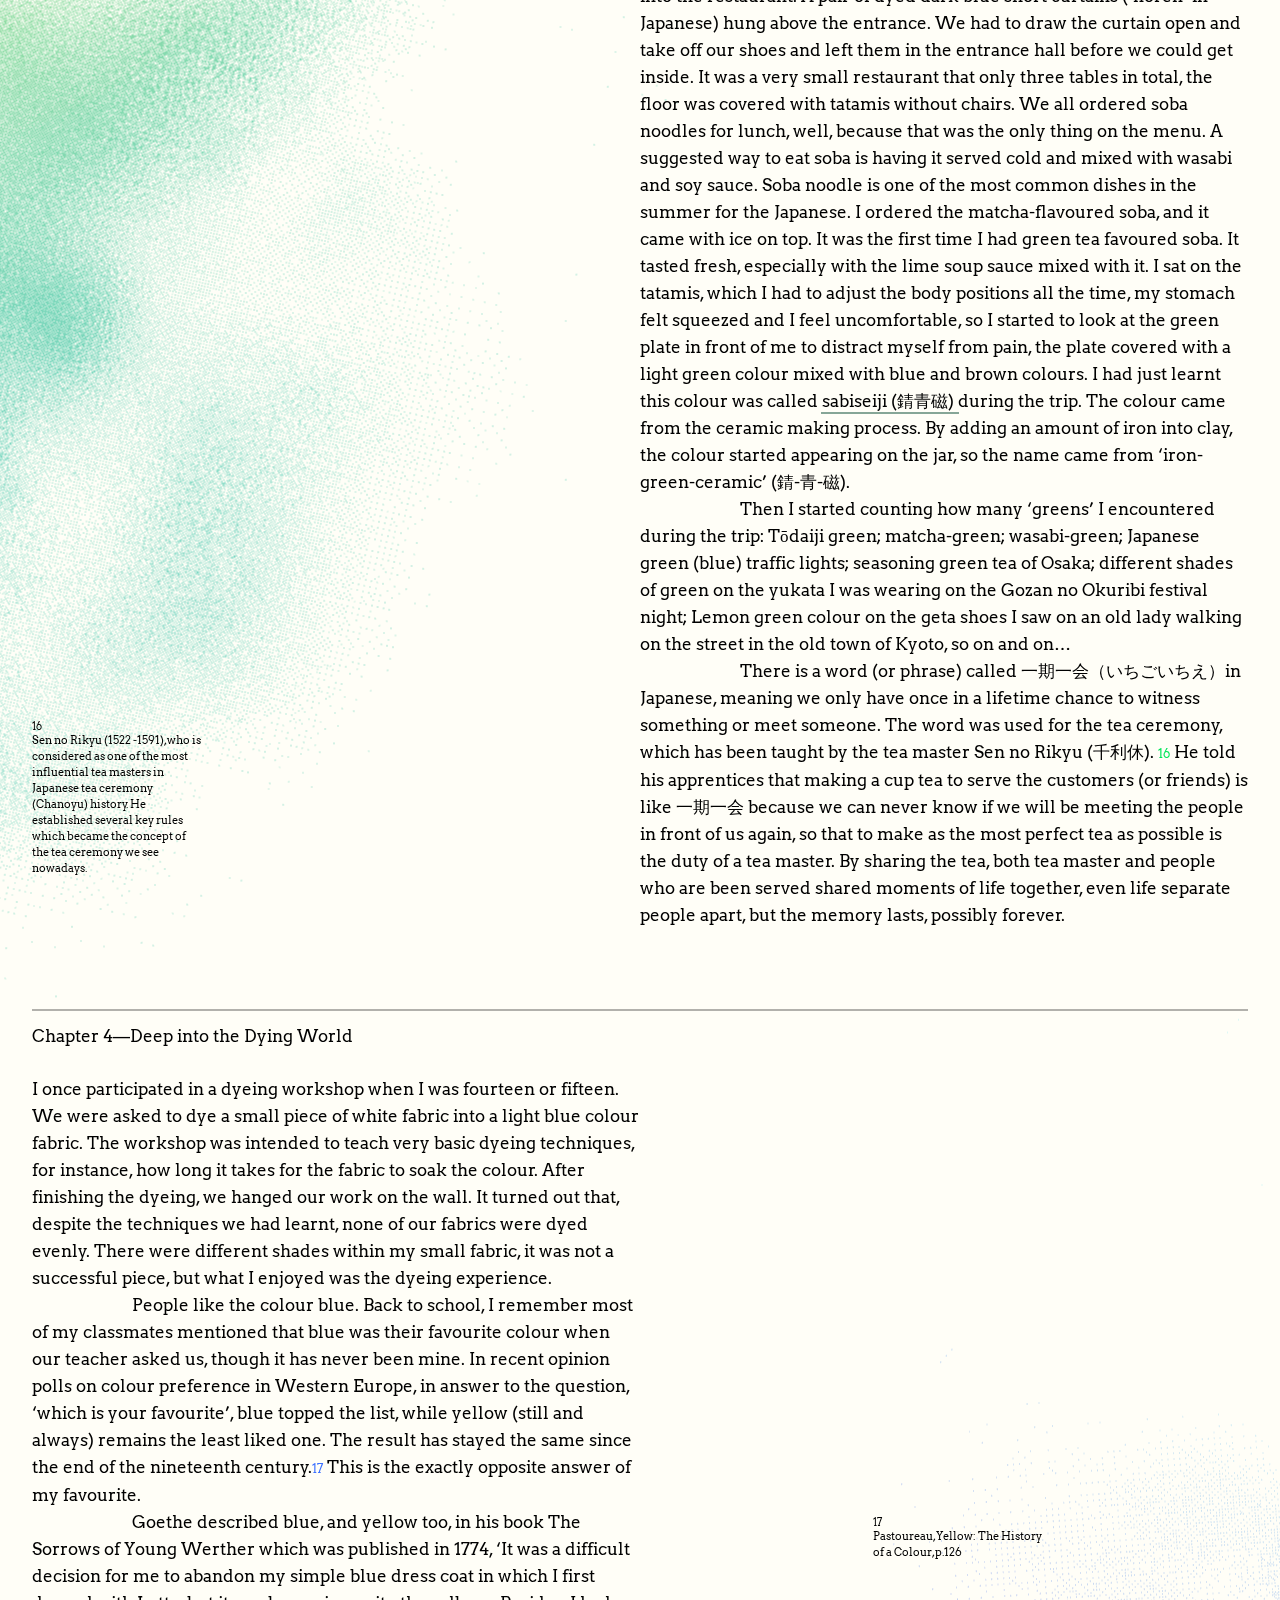
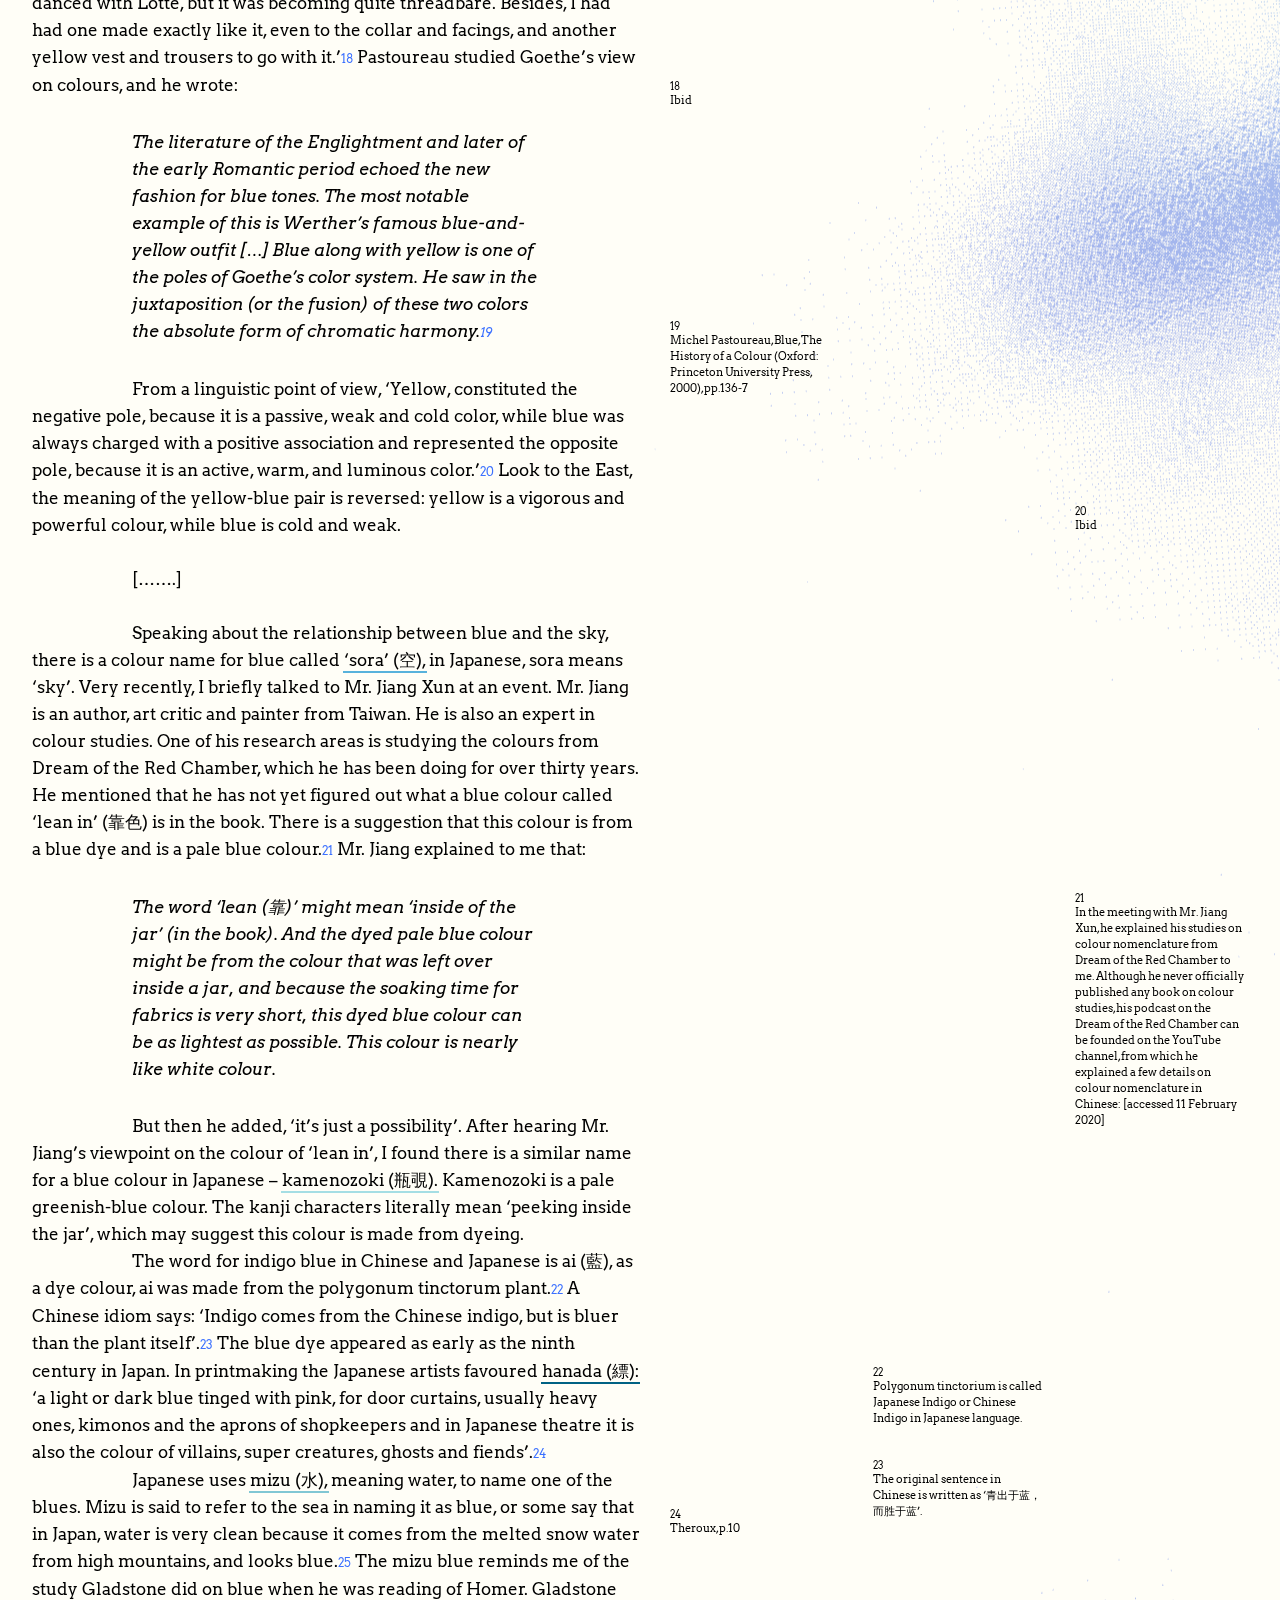
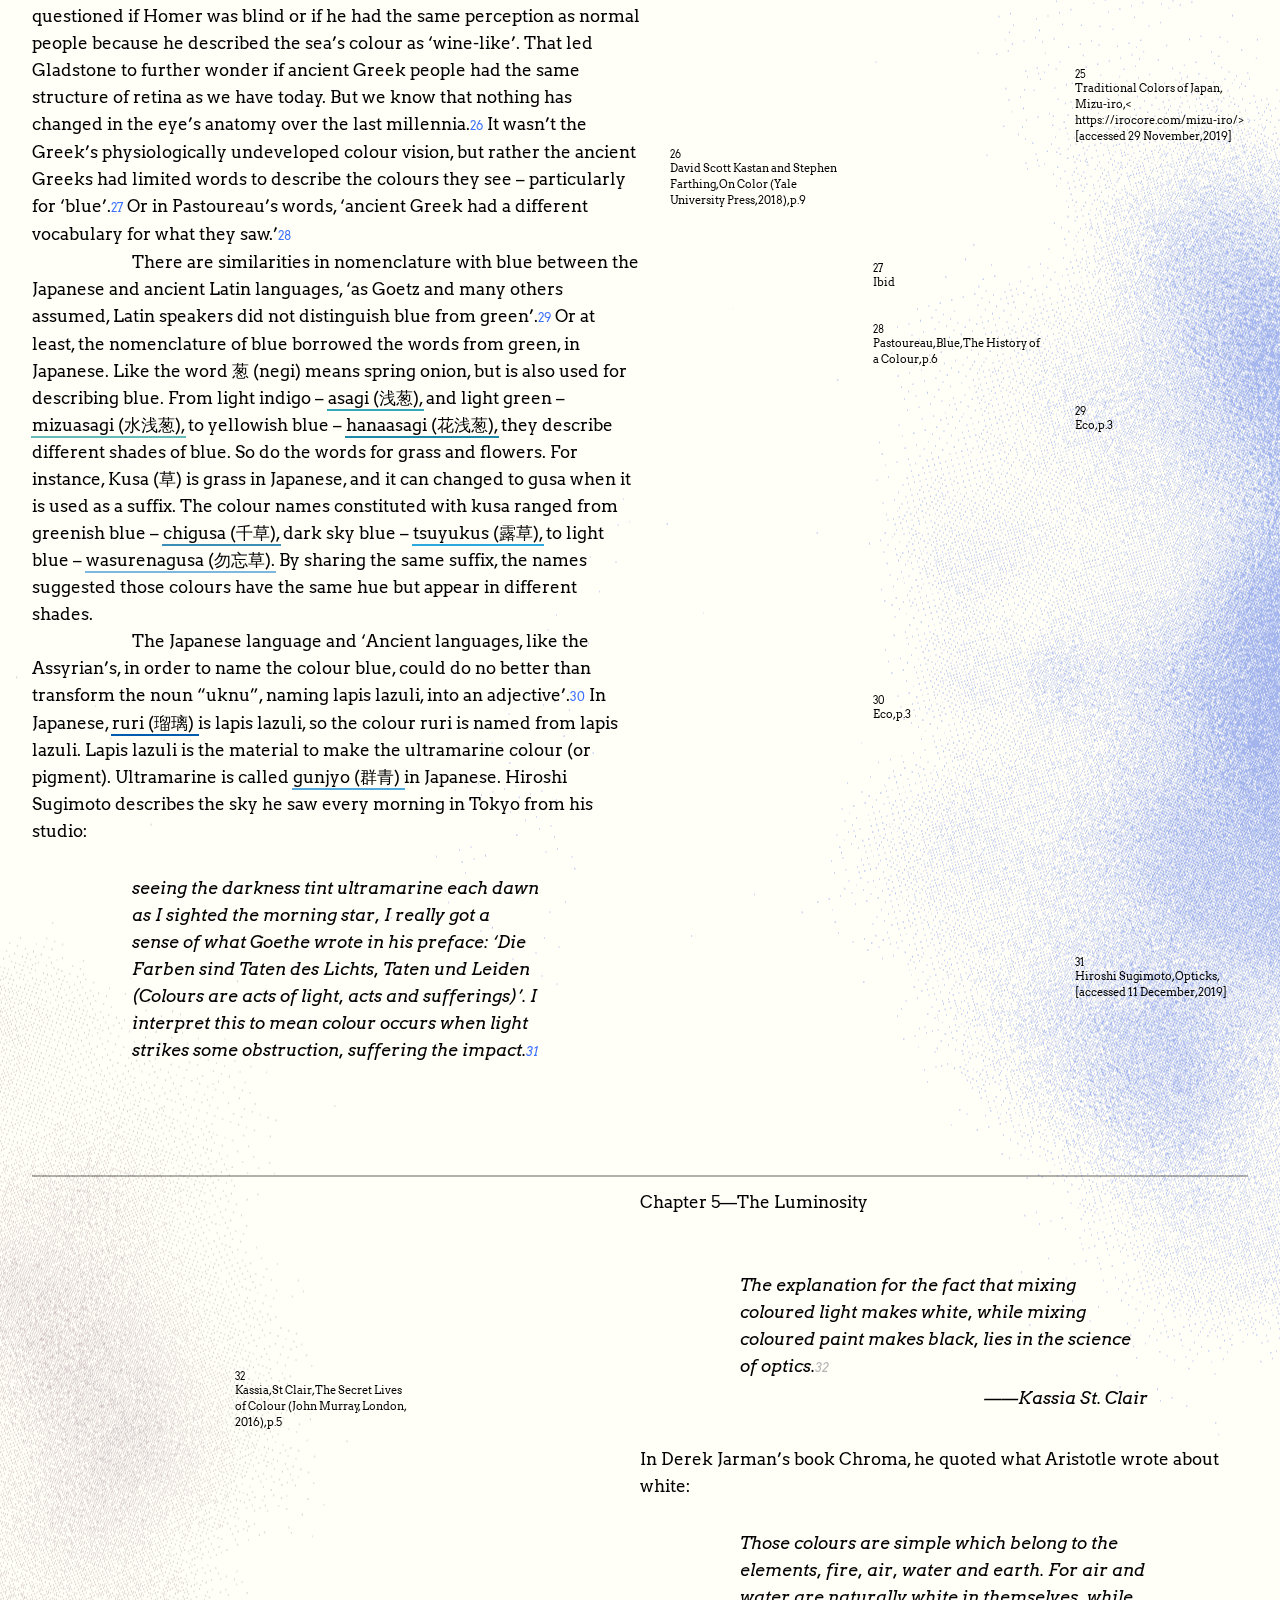
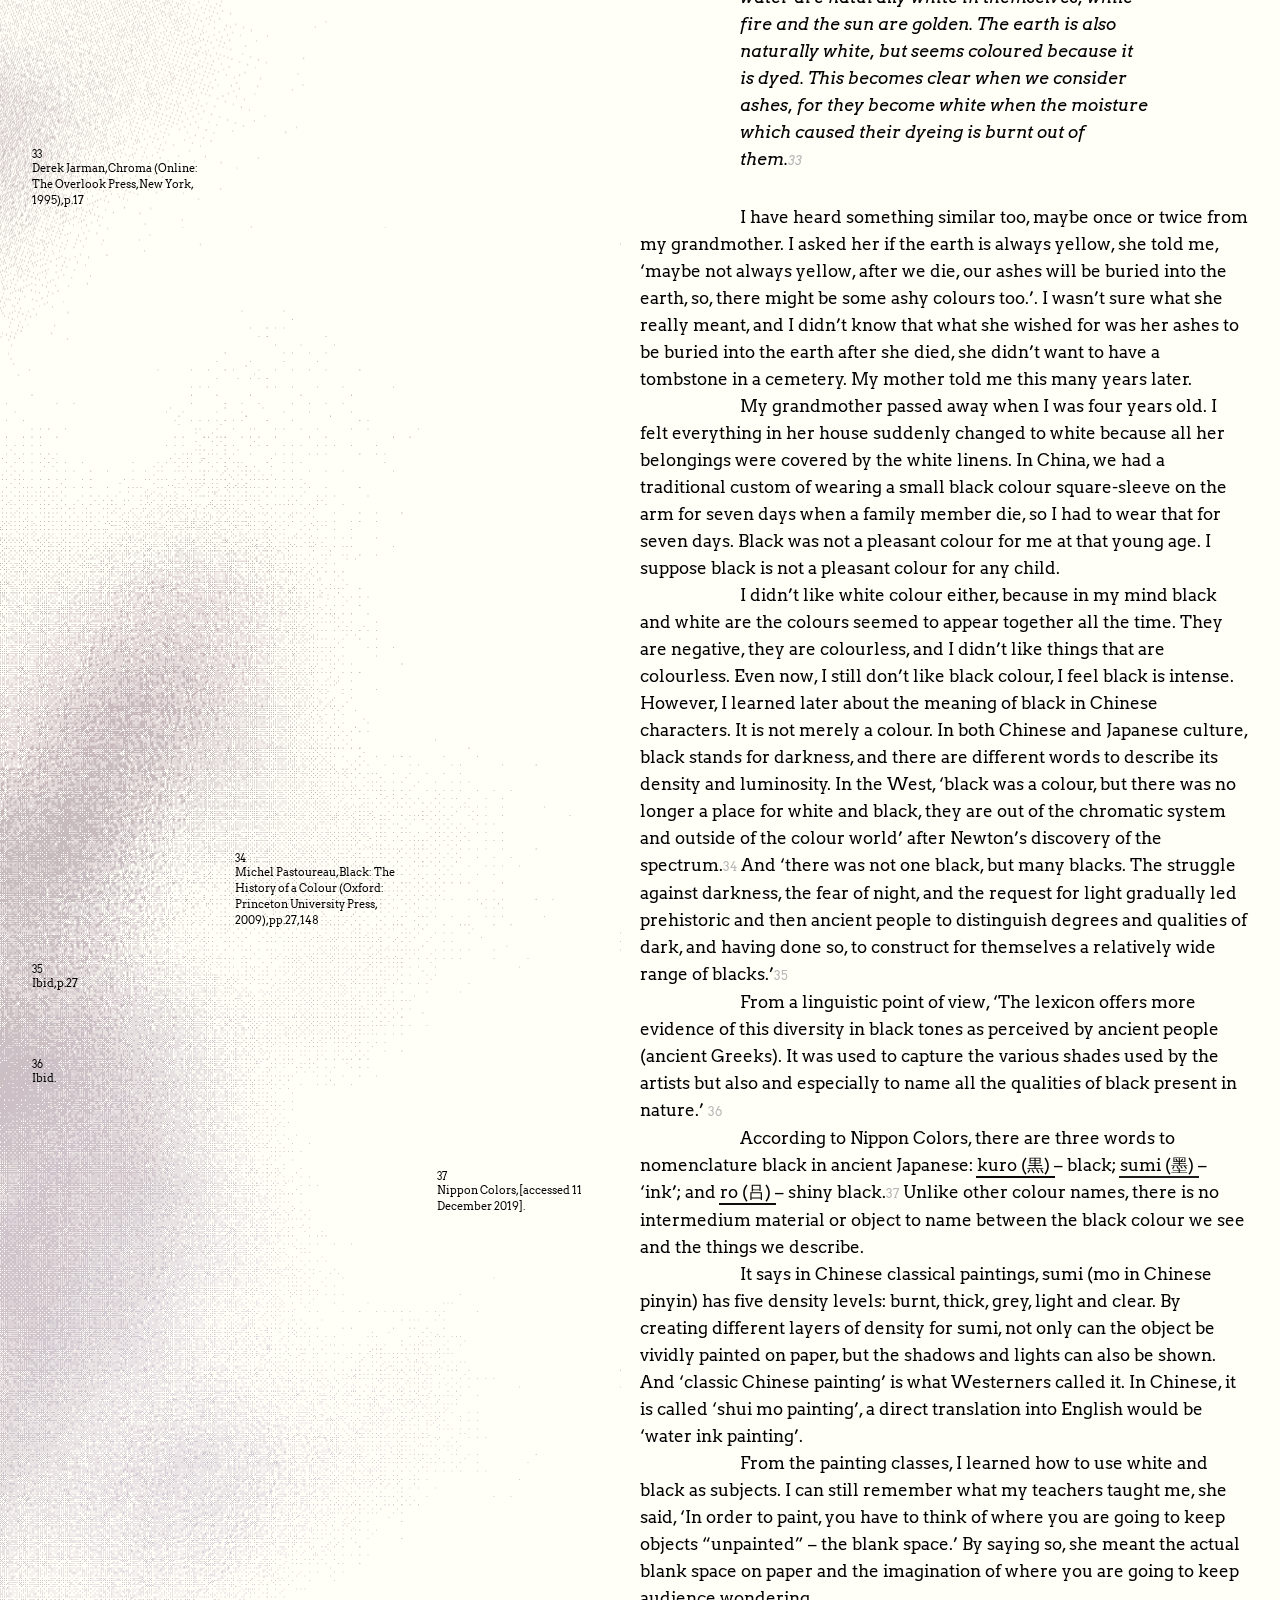
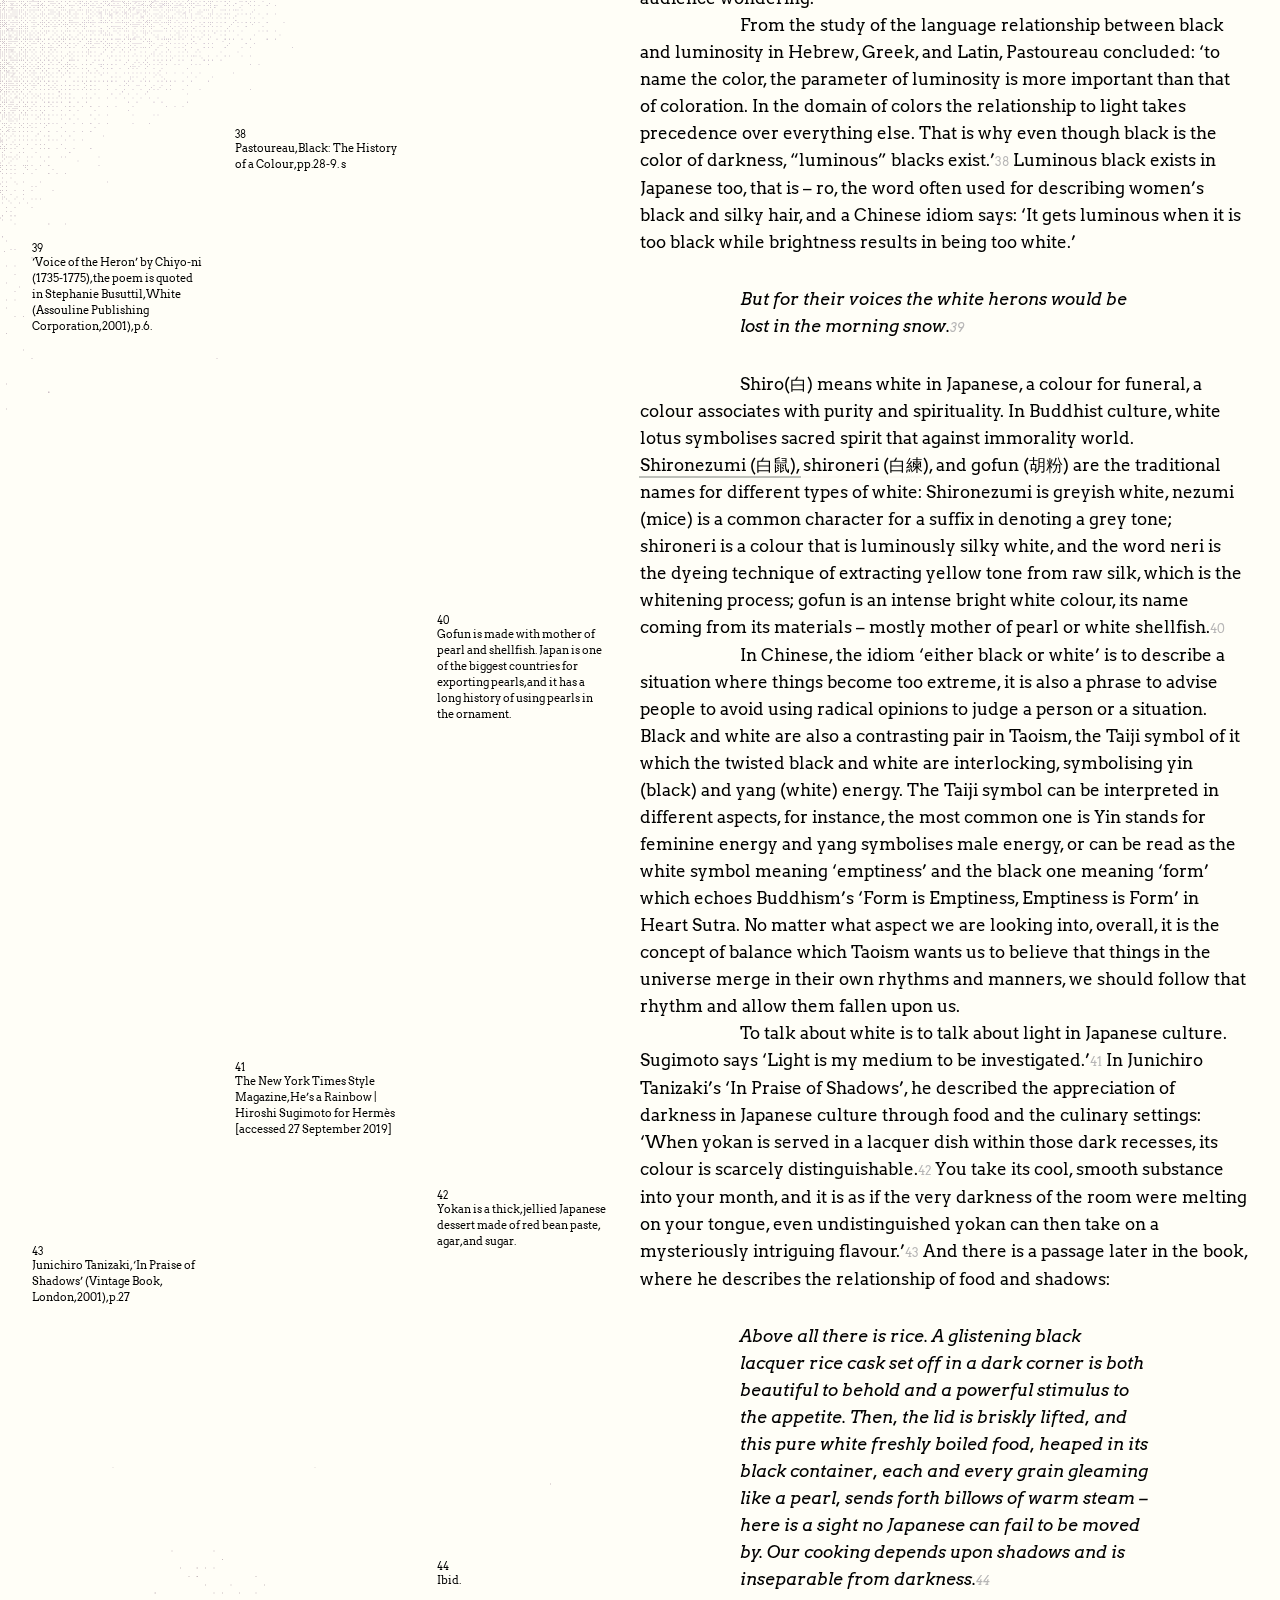
==== commit e492653b: "Added mobile nav" ====
--- a/index.html
+++ b/index.html
@@ -29,11 +29,17 @@
         </div>
         <div class="main-title-wrapper main-sticky">
           <h1 class="main-title">
-            <a href="#main" class="main-title-link-wrapper"
+            <a class="main-title-link-wrapper"
               >Sora - A Colour of Sky Blue and Void</a
             >
           </h1>
         </div>
+
+        <ul class="mobile-nav">
+          <li><a href="#main">Text</a></li>
+          <li><a href="./color.html">Colour</a></li>
+          <li><a href="">Yuan Xiao</a></li>
+        </ul>
         <nav class="nav-wrapper">
           <div class="nav-chapter-wrapper">
             <span class="nav-chapter-no">CH0</span>
@@ -103,12 +109,12 @@
       <div class="side-link-wrapper">
         <div class="left-link">
           <div class="left-link-inner-wrapper links-wrapper">
-            <a href="./color.html">Colour</a>
+            <a href="">Yuan Xiao</a>
           </div>
         </div>
         <div class="right-link">
           <div class="right-link-inner-wrapper links-wrapper">
-            <a href="">Xiao Yuan</a>
+            <a href="./color.html">Colour</a>
           </div>
         </div>
       </div>
@@ -2465,6 +2471,7 @@
         </div>
       </div>
     </section>
+    <script src="./jquery-3.5.1.min.js"></script>
     <script src="./index.js"></script>
   </body>
 </html>
--- a/style/style.css
+++ b/style/style.css
@@ -14,7 +14,7 @@
 }
 
 body {
-  font-family: "Arvo", "Noto Serif SC", serif;
+  font-family: "Arvo", "Noto Serif JP", serif;
   font-weight: 300;
   background: #fffef7;
   position: relative;
@@ -449,7 +449,7 @@
 
 .main-sticky {
   display: none;
-  background: white;
+  background: #fffef7;
   position: fixed;
 }
 
@@ -500,7 +500,7 @@
 
 .left-link {
   position: fixed;
-  left: -2rem;
+  left: -3.3rem;
   top: 50%;
   -webkit-transform: rotate(90deg);
           transform: rotate(90deg);
@@ -510,12 +510,16 @@
 
 .right-link {
   position: fixed;
-  right: -3rem;
+  right: -2rem;
   top: 50%;
   -webkit-transform: rotate(-90deg);
           transform: rotate(-90deg);
   -webkit-transform-origin: center;
           transform-origin: center;
+}
+
+.right-link.right-text {
+  right: -0.5rem;
 }
 
 .left-link-inner-wrapper a,
@@ -1246,6 +1250,10 @@
     font-size: 1.9rem;
     -ms-flex-item-align: start;
         align-self: flex-start;
+  }
+  .main-sticky .main-title {
+    margin-left: 5%;
+    margin-right: 5%;
   }
   .nav-chapter-no {
     font-size: 1.9rem;
@@ -1317,4 +1325,1526 @@
     grid-gap: 3rem;
   }
 }
+
+/*--- Header ---*/
+.color-header {
+  position: relative;
+  width: 100%;
+  min-height: 6.4rem;
+  display: -webkit-box;
+  display: -ms-flexbox;
+  display: flex;
+  -webkit-box-align: center;
+      -ms-flex-align: center;
+          align-items: center;
+  -webkit-box-pack: center;
+      -ms-flex-pack: center;
+          justify-content: center;
+}
+
+.color-title-wrapper {
+  background: #fffef7;
+  position: fixed;
+  width: 100%;
+  z-index: 500;
+  display: -webkit-box;
+  display: -ms-flexbox;
+  display: flex;
+  -webkit-box-align: center;
+      -ms-flex-align: center;
+          align-items: center;
+  -webkit-box-pack: center;
+      -ms-flex-pack: center;
+          justify-content: center;
+}
+
+.color-title-wrapper.mobile {
+  display: none;
+}
+
+.mobile-nav {
+  display: none;
+}
+
+.color-title {
+  font-size: 2.4rem;
+  font-weight: 300;
+  margin: 1.5rem 0rem 2rem 0rem;
+}
+
+.color-title a {
+  text-decoration: none;
+  color: black;
+}
+
+.sort-buttons {
+  position: absolute;
+  z-index: 500;
+  right: 1rem;
+  top: 50%;
+  display: -webkit-box;
+  display: -ms-flexbox;
+  display: flex;
+  -webkit-box-align: center;
+      -ms-flex-align: center;
+          align-items: center;
+  -ms-flex-pack: distribute;
+      justify-content: space-around;
+  -webkit-transform: translate(0%, -50%);
+          transform: translate(0%, -50%);
+}
+
+.sort-buttons div {
+  position: relative;
+}
+
+.sort-buttons button {
+  border: 1px solid black;
+  border-radius: 50%;
+  height: 3rem;
+  width: 3rem;
+  margin: 0rem 0.6rem;
+  font-size: 1.3rem;
+  -webkit-transition: all 0.2s ease;
+  transition: all 0.2s ease;
+  cursor: none;
+}
+
+.sort-buttons button:hover {
+  background: black;
+  color: white;
+}
+
+.sort-buttons span {
+  display: none;
+  position: absolute;
+  bottom: -75%;
+  left: 50%;
+  font-size: 1.3rem;
+  -webkit-transform: translate(-50%);
+          transform: translate(-50%);
+}
+
+.sort-button-deactive {
+  background: transparent;
+  color: black;
+}
+
+.sort-button-active {
+  background: black;
+  color: white;
+}
+
+/*--- Categories ---*/
+.category-wrapper {
+  width: 92%;
+  margin: 8rem auto 0rem auto;
+}
+
+.category-wrapper .category-name {
+  font-size: 2rem;
+  font-weight: 300;
+}
+
+.category-animal {
+  margin-top: 2rem;
+}
+
+/*--- Color Section ---*/
+.color-section {
+  width: 92%;
+  margin: 2rem auto;
+}
+
+main {
+  overflow: hidden;
+}
+
+.color-item-wrapper,
+.animal-part {
+  position: relative;
+  display: -webkit-box;
+  display: -ms-flexbox;
+  display: flex;
+  -webkit-box-orient: vertical;
+  -webkit-box-direction: normal;
+      -ms-flex-direction: column;
+          flex-direction: column;
+  -webkit-box-align: start;
+      -ms-flex-align: start;
+          align-items: flex-start;
+  -webkit-box-pack: center;
+      -ms-flex-pack: center;
+          justify-content: center;
+  width: 10rem;
+  margin: 1.5rem 0.5rem;
+}
+
+.color-item-wrapper span,
+.animal-part span {
+  font-size: 1.1rem;
+  font-weight: 300;
+}
+
+.color-none-wrapper .color-number {
+  display: none;
+}
+
+.color-block {
+  width: 100%;
+  height: 6rem;
+}
+
+.color-number,
+.alphabet {
+  position: absolute;
+  top: 9%;
+  left: 9%;
+}
+
+.alphabet-index {
+  display: none;
+}
+
+.alphabet-index .alphabet {
+  font-size: 1.3rem;
+}
+
+.alphabet-index .color-name,
+.alphabet-index .color-number {
+  display: none;
+}
+
+/*--- Section (De)active ---*/
+.deactive-part {
+  opacity: 0;
+  max-height: 0rem;
+  margin: 0;
+}
+
+.deactive-part div div {
+  z-index: -100;
+}
+
+.deactive-part h3 {
+  margin: 0;
+  max-height: 0rem;
+}
+
+/*--- Animation Collections---*/
+.active-part {
+  opacity: 0;
+  -webkit-animation: box-fade-general 2s ease-in-out forwards 0s;
+          animation: box-fade-general 2s ease-in-out forwards 0s;
+}
+
+.active-item-1 {
+  -webkit-animation: box-fade-1 2s ease-in-out forwards 0s;
+          animation: box-fade-1 2s ease-in-out forwards 0s;
+}
+
+.active-item-2 {
+  -webkit-animation: box-fade-2 2s ease-in-out forwards 0s;
+          animation: box-fade-2 2s ease-in-out forwards 0s;
+}
+
+.active-item-3 {
+  -webkit-animation: box-fade-3 2s ease-in-out forwards 0s;
+          animation: box-fade-3 2s ease-in-out forwards 0s;
+}
+
+.active-item-4 {
+  -webkit-animation: box-fade-4 2s ease-in-out forwards 0s;
+          animation: box-fade-4 2s ease-in-out forwards 0s;
+}
+
+.active-item-5 {
+  -webkit-animation: box-fade-5 2s ease-in-out forwards 0s;
+          animation: box-fade-5 2s ease-in-out forwards 0s;
+}
+
+.active-item-6 {
+  -webkit-animation: box-fade-6 2s ease-in-out forwards 0s;
+          animation: box-fade-6 2s ease-in-out forwards 0s;
+}
+
+.active-item-7 {
+  -webkit-animation: box-fade-7 2s ease-in-out forwards 0s;
+          animation: box-fade-7 2s ease-in-out forwards 0s;
+}
+
+.active-item-8 {
+  -webkit-animation: box-fade-8 2s ease-in-out forwards 0s;
+          animation: box-fade-8 2s ease-in-out forwards 0s;
+}
+
+.active-item-9 {
+  -webkit-animation: box-fade-9 2s ease-in-out forwards 0s;
+          animation: box-fade-9 2s ease-in-out forwards 0s;
+}
+
+.active-item-10 {
+  -webkit-animation: box-fade-10 2s ease-in-out forwards 0s;
+          animation: box-fade-10 2s ease-in-out forwards 0s;
+}
+
+.active-item-11 {
+  -webkit-animation: box-fade-11 2s ease-in-out forwards 0s;
+          animation: box-fade-11 2s ease-in-out forwards 0s;
+}
+
+.active-item-12 {
+  -webkit-animation: box-fade-12 2s ease-in-out forwards 0s;
+          animation: box-fade-12 2s ease-in-out forwards 0s;
+}
+
+.active-item-13 {
+  -webkit-animation: box-fade-13 2s ease-in-out forwards 0s;
+          animation: box-fade-13 2s ease-in-out forwards 0s;
+}
+
+.active-item-14 {
+  -webkit-animation: box-fade-14 2s ease-in-out forwards 0s;
+          animation: box-fade-14 2s ease-in-out forwards 0s;
+}
+
+.active-item-15 {
+  -webkit-animation: box-fade-15 2s ease-in-out forwards 0s;
+          animation: box-fade-15 2s ease-in-out forwards 0s;
+}
+
+.active-item-16 {
+  -webkit-animation: box-fade-16 2s ease-in-out forwards 0s;
+          animation: box-fade-16 2s ease-in-out forwards 0s;
+}
+
+.active-item-17 {
+  -webkit-animation: box-fade-17 2s ease-in-out forwards 0s;
+          animation: box-fade-17 2s ease-in-out forwards 0s;
+}
+
+.active-item-18 {
+  -webkit-animation: box-fade-18 2s ease-in-out forwards 0s;
+          animation: box-fade-18 2s ease-in-out forwards 0s;
+}
+
+.active-item-19 {
+  -webkit-animation: box-fade-19 2s ease-in-out forwards 0s;
+          animation: box-fade-19 2s ease-in-out forwards 0s;
+}
+
+.active-item-20 {
+  -webkit-animation: box-fade-20 2s ease-in-out forwards 0s;
+          animation: box-fade-20 2s ease-in-out forwards 0s;
+}
+
+.active-item-21 {
+  -webkit-animation: box-fade-21 2s ease-in-out forwards 0s;
+          animation: box-fade-21 2s ease-in-out forwards 0s;
+}
+
+.active-item-22 {
+  -webkit-animation: box-fade-22 2s ease-in-out forwards 0s;
+          animation: box-fade-22 2s ease-in-out forwards 0s;
+}
+
+@-webkit-keyframes box-fade-general {
+  0% {
+    opacity: 0;
+  }
+  100% {
+    opacity: 1;
+  }
+}
+
+@keyframes box-fade-general {
+  0% {
+    opacity: 0;
+  }
+  100% {
+    opacity: 1;
+  }
+}
+
+@-webkit-keyframes box-fade-1 {
+  0% {
+    -webkit-transform: translate(-20px, 400px);
+            transform: translate(-20px, 400px);
+  }
+  100% {
+    opacity: 1;
+  }
+}
+
+@keyframes box-fade-1 {
+  0% {
+    -webkit-transform: translate(-20px, 400px);
+            transform: translate(-20px, 400px);
+  }
+  100% {
+    opacity: 1;
+  }
+}
+
+@-webkit-keyframes box-fade-2 {
+  0% {
+    -webkit-transform: translate(-200px, 300px);
+            transform: translate(-200px, 300px);
+  }
+  100% {
+    opacity: 1;
+  }
+}
+
+@keyframes box-fade-2 {
+  0% {
+    -webkit-transform: translate(-200px, 300px);
+            transform: translate(-200px, 300px);
+  }
+  100% {
+    opacity: 1;
+  }
+}
+
+@-webkit-keyframes box-fade-3 {
+  0% {
+    -webkit-transform: translate(-150px, 500px);
+            transform: translate(-150px, 500px);
+  }
+  100% {
+    opacity: 1;
+  }
+}
+
+@keyframes box-fade-3 {
+  0% {
+    -webkit-transform: translate(-150px, 500px);
+            transform: translate(-150px, 500px);
+  }
+  100% {
+    opacity: 1;
+  }
+}
+
+@-webkit-keyframes box-fade-4 {
+  0% {
+    -webkit-transform: translate(200px, 180px);
+            transform: translate(200px, 180px);
+  }
+  100% {
+    opacity: 1;
+  }
+}
+
+@keyframes box-fade-4 {
+  0% {
+    -webkit-transform: translate(200px, 180px);
+            transform: translate(200px, 180px);
+  }
+  100% {
+    opacity: 1;
+  }
+}
+
+@-webkit-keyframes box-fade-5 {
+  0% {
+    -webkit-transform: translate(150px, 600px);
+            transform: translate(150px, 600px);
+  }
+  100% {
+    opacity: 1;
+  }
+}
+
+@keyframes box-fade-5 {
+  0% {
+    -webkit-transform: translate(150px, 600px);
+            transform: translate(150px, 600px);
+  }
+  100% {
+    opacity: 1;
+  }
+}
+
+@-webkit-keyframes box-fade-6 {
+  0% {
+    -webkit-transform: translate(-200px, 350px);
+            transform: translate(-200px, 350px);
+  }
+  100% {
+    opacity: 1;
+  }
+}
+
+@keyframes box-fade-6 {
+  0% {
+    -webkit-transform: translate(-200px, 350px);
+            transform: translate(-200px, 350px);
+  }
+  100% {
+    opacity: 1;
+  }
+}
+
+@-webkit-keyframes box-fade-7 {
+  0% {
+    -webkit-transform: translate(-200px, 280px);
+            transform: translate(-200px, 280px);
+  }
+  100% {
+    opacity: 1;
+  }
+}
+
+@keyframes box-fade-7 {
+  0% {
+    -webkit-transform: translate(-200px, 280px);
+            transform: translate(-200px, 280px);
+  }
+  100% {
+    opacity: 1;
+  }
+}
+
+@-webkit-keyframes box-fade-8 {
+  0% {
+    -webkit-transform: translate(-200px, 250px);
+            transform: translate(-200px, 250px);
+  }
+  100% {
+    opacity: 1;
+  }
+}
+
+@keyframes box-fade-8 {
+  0% {
+    -webkit-transform: translate(-200px, 250px);
+            transform: translate(-200px, 250px);
+  }
+  100% {
+    opacity: 1;
+  }
+}
+
+@-webkit-keyframes box-fade-9 {
+  0% {
+    -webkit-transform: translate(-90px, 70px);
+            transform: translate(-90px, 70px);
+  }
+  100% {
+    opacity: 1;
+  }
+}
+
+@keyframes box-fade-9 {
+  0% {
+    -webkit-transform: translate(-90px, 70px);
+            transform: translate(-90px, 70px);
+  }
+  100% {
+    opacity: 1;
+  }
+}
+
+@-webkit-keyframes box-fade-10 {
+  0% {
+    -webkit-transform: translate(80px, 170px);
+            transform: translate(80px, 170px);
+  }
+  100% {
+    opacity: 1;
+  }
+}
+
+@keyframes box-fade-10 {
+  0% {
+    -webkit-transform: translate(80px, 170px);
+            transform: translate(80px, 170px);
+  }
+  100% {
+    opacity: 1;
+  }
+}
+
+@-webkit-keyframes box-fade-11 {
+  0% {
+    -webkit-transform: translate(-80px, 150px);
+            transform: translate(-80px, 150px);
+  }
+  100% {
+    opacity: 1;
+  }
+}
+
+@keyframes box-fade-11 {
+  0% {
+    -webkit-transform: translate(-80px, 150px);
+            transform: translate(-80px, 150px);
+  }
+  100% {
+    opacity: 1;
+  }
+}
+
+@-webkit-keyframes box-fade-12 {
+  0% {
+    -webkit-transform: translate(-230px, 190px);
+            transform: translate(-230px, 190px);
+  }
+  100% {
+    opacity: 1;
+  }
+}
+
+@keyframes box-fade-12 {
+  0% {
+    -webkit-transform: translate(-230px, 190px);
+            transform: translate(-230px, 190px);
+  }
+  100% {
+    opacity: 1;
+  }
+}
+
+@-webkit-keyframes box-fade-13 {
+  0% {
+    -webkit-transform: translate(280px, 70px);
+            transform: translate(280px, 70px);
+  }
+  100% {
+    opacity: 1;
+  }
+}
+
+@keyframes box-fade-13 {
+  0% {
+    -webkit-transform: translate(280px, 70px);
+            transform: translate(280px, 70px);
+  }
+  100% {
+    opacity: 1;
+  }
+}
+
+@-webkit-keyframes box-fade-14 {
+  0% {
+    -webkit-transform: translate(120px, 320px);
+            transform: translate(120px, 320px);
+  }
+  100% {
+    opacity: 1;
+  }
+}
+
+@keyframes box-fade-14 {
+  0% {
+    -webkit-transform: translate(120px, 320px);
+            transform: translate(120px, 320px);
+  }
+  100% {
+    opacity: 1;
+  }
+}
+
+@-webkit-keyframes box-fade-15 {
+  0% {
+    -webkit-transform: translate(380px, 70px);
+            transform: translate(380px, 70px);
+  }
+  100% {
+    opacity: 1;
+  }
+}
+
+@keyframes box-fade-15 {
+  0% {
+    -webkit-transform: translate(380px, 70px);
+            transform: translate(380px, 70px);
+  }
+  100% {
+    opacity: 1;
+  }
+}
+
+@-webkit-keyframes box-fade-16 {
+  0% {
+    -webkit-transform: translate(200px, 150px);
+            transform: translate(200px, 150px);
+  }
+  100% {
+    opacity: 1;
+  }
+}
+
+@keyframes box-fade-16 {
+  0% {
+    -webkit-transform: translate(200px, 150px);
+            transform: translate(200px, 150px);
+  }
+  100% {
+    opacity: 1;
+  }
+}
+
+@-webkit-keyframes box-fade-17 {
+  0% {
+    opacity: 0;
+    -webkit-transform: translate(-130px, 370px);
+            transform: translate(-130px, 370px);
+  }
+  100% {
+    opacity: 1;
+  }
+}
+
+@keyframes box-fade-17 {
+  0% {
+    opacity: 0;
+    -webkit-transform: translate(-130px, 370px);
+            transform: translate(-130px, 370px);
+  }
+  100% {
+    opacity: 1;
+  }
+}
+
+@-webkit-keyframes box-fade-18 {
+  0% {
+    -webkit-transform: translate(320px, 225px);
+            transform: translate(320px, 225px);
+  }
+  100% {
+    opacity: 1;
+  }
+}
+
+@keyframes box-fade-18 {
+  0% {
+    -webkit-transform: translate(320px, 225px);
+            transform: translate(320px, 225px);
+  }
+  100% {
+    opacity: 1;
+  }
+}
+
+@-webkit-keyframes box-fade-19 {
+  0% {
+    -webkit-transform: translate(130px, 240px);
+            transform: translate(130px, 240px);
+  }
+  100% {
+    opacity: 1;
+  }
+}
+
+@keyframes box-fade-19 {
+  0% {
+    -webkit-transform: translate(130px, 240px);
+            transform: translate(130px, 240px);
+  }
+  100% {
+    opacity: 1;
+  }
+}
+
+@-webkit-keyframes box-fade-20 {
+  0% {
+    -webkit-transform: translate(290px, 81px);
+            transform: translate(290px, 81px);
+  }
+  100% {
+    opacity: 1;
+  }
+}
+
+@keyframes box-fade-20 {
+  0% {
+    -webkit-transform: translate(290px, 81px);
+            transform: translate(290px, 81px);
+  }
+  100% {
+    opacity: 1;
+  }
+}
+
+@-webkit-keyframes box-fade-21 {
+  0% {
+    -webkit-transform: translate(-80px, 160px);
+            transform: translate(-80px, 160px);
+  }
+  100% {
+    opacity: 1;
+  }
+}
+
+@keyframes box-fade-21 {
+  0% {
+    -webkit-transform: translate(-80px, 160px);
+            transform: translate(-80px, 160px);
+  }
+  100% {
+    opacity: 1;
+  }
+}
+
+@-webkit-keyframes box-fade-22 {
+  0% {
+    -webkit-transform: translate(-340px, 230px);
+            transform: translate(-340px, 230px);
+  }
+  100% {
+    opacity: 1;
+  }
+}
+
+@keyframes box-fade-22 {
+  0% {
+    -webkit-transform: translate(-340px, 230px);
+            transform: translate(-340px, 230px);
+  }
+  100% {
+    opacity: 1;
+  }
+}
+
+/*--- Color  Block Control ---*/
+.color-block-1 {
+  background: #dc9fb4;
+}
+
+.color-block-2 {
+  background: #e16b8c;
+}
+
+.color-block-3 {
+  background: #8e354a;
+}
+
+.color-block-4 {
+  background: #f8c3cd;
+}
+
+.color-block-5 {
+  background: #f4a7b9;
+}
+
+.color-block-6 {
+  background: #64363c;
+}
+
+.color-block-7 {
+  background: #f596aa;
+}
+
+.color-block-8 {
+  background: #b5495b;
+}
+
+.color-block-9 {
+  background: #e87a90;
+}
+
+.color-block-10 {
+  background: #d05a6e;
+}
+
+.color-block-11 {
+  background: #db4d6d;
+}
+
+.color-block-12 {
+  background: #fedfe1;
+}
+
+.color-block-14 {
+  background: #d0104c;
+}
+
+.color-block-15 {
+  background: #9f353a;
+}
+
+.color-block-16 {
+  background: #cb1b45;
+}
+
+.color-block-17 {
+  background: #eea9a9;
+}
+
+.color-block-18 {
+  background: #bf6766;
+}
+
+.color-block-19 {
+  background: #86473f;
+}
+
+.color-block-21 {
+  background: #eb7a77;
+}
+
+.color-block-22 {
+  background: #954a45;
+}
+
+.color-block-23 {
+  background: #a96360;
+}
+
+.color-block-24 {
+  background: #cb4042;
+}
+
+.color-block-25 {
+  background: #ab3b3a;
+}
+
+.color-block-27 {
+  background: #904840;
+}
+
+.color-block-29 {
+  background: #c73e3a;
+}
+
+.color-block-31 {
+  background: #994639;
+}
+
+.color-block-32 {
+  background: #f19483;
+}
+
+.color-block-33 {
+  background: #b54434;
+}
+
+.color-block-35 {
+  background: #f17c67;
+}
+
+.color-block-36 {
+  background: #884c3a;
+}
+
+.color-block-37 {
+  background: #e83015;
+}
+
+.color-block-38 {
+  background: #d75455;
+}
+
+.color-block-40 {
+  background: #854836;
+}
+
+.color-block-41 {
+  background: #a35e47;
+}
+
+.color-block-42 {
+  background: #cc543a;
+}
+
+.color-block-43 {
+  background: #724832;
+}
+
+.color-block-44 {
+  background: #f75c2f;
+}
+
+.color-block-46 {
+  background: #9a5034;
+}
+
+.color-block-47 {
+  background: #c46243;
+}
+
+.color-block-48 {
+  background: #af5f3c;
+}
+
+.color-block-49 {
+  background: #fb966e;
+}
+
+.color-block-53 {
+  background: #f05e1c;
+}
+
+.color-block-54 {
+  background: #ed784a;
+}
+
+.color-block-55 {
+  background: #ca7853;
+}
+
+.color-block-56 {
+  background: #b35c37;
+}
+
+.color-block-58 {
+  background: #e3916e;
+}
+
+.color-block-60 {
+  background: #f0a986;
+}
+
+.color-block-61 {
+  background: #a0674b;
+}
+
+.color-block-62 {
+  background: #c1693c;
+}
+
+.color-block-63 {
+  background: #fb9966;
+}
+
+.color-block-66 {
+  background: #e79460;
+}
+
+.color-block-68 {
+  background: #c78550;
+}
+
+.color-block-70 {
+  background: #e1a679;
+}
+
+.color-block-72 {
+  background: #fc9f4d;
+}
+
+.color-block-73 {
+  background: #ffba84;
+}
+
+.color-block-74 {
+  background: #e98b2a;
+}
+
+.color-block-75 {
+  background: #e9a368;
+}
+
+.color-block-76 {
+  background: #b17844;
+}
+
+.color-block-77 {
+  background: #96632e;
+}
+
+.color-block-79 {
+  background: #ca7a2c;
+}
+
+.color-block-80 {
+  background: #ecb88a;
+}
+
+.color-block-81 {
+  background: #78552b;
+}
+
+.color-block-82 {
+  background: #b07736;
+}
+
+.color-block-84 {
+  background: #e2943b;
+}
+
+.color-block-85 {
+  background: #c7802d;
+}
+
+.color-block-86 {
+  background: #9b6e23;
+}
+
+.color-block-88 {
+  background: #ebb471;
+}
+
+.color-block-89 {
+  background: #d7b98e;
+}
+
+.color-block-91 {
+  background: #b68e55;
+}
+
+.color-block-94 {
+  background: #c18a26;
+}
+
+.color-block-95 {
+  background: #ffb11b;
+}
+
+.color-block-96 {
+  background: #d19826;
+}
+
+.color-block-97 {
+  background: #dda52d;
+}
+
+.color-block-98 {
+  background: #c99833;
+}
+
+.color-block-99 {
+  background: #f9bf45;
+}
+
+.color-block-100 {
+  background: #dcb879;
+}
+
+.color-block-101 {
+  background: #ba9132;
+}
+
+.color-block-102 {
+  background: #e8b647;
+}
+
+.color-block-103 {
+  background: #f7c242;
+}
+
+.color-block-106 {
+  background: #fad689;
+}
+
+.color-block-107 {
+  background: #d9ab42;
+}
+
+.color-block-108 {
+  background: #f6c555;
+}
+
+.color-block-109 {
+  background: #ffc408;
+}
+
+.color-block-110 {
+  background: #efbb24;
+}
+
+.color-block-111 {
+  background: #caad5f;
+}
+
+.color-block-117 {
+  background: #a28c37;
+}
+
+.color-block-121 {
+  background: #e9cd4c;
+}
+
+.color-block-122 {
+  background: #f7d94c;
+}
+
+.color-block-123 {
+  background: #fbe251;
+}
+
+.color-block-126 {
+  background: #ddd23b;
+}
+
+.color-block-127 {
+  background: #a5a051;
+}
+
+.color-block-128 {
+  background: #bec23f;
+}
+
+.color-block-129 {
+  background: #6c6a2d;
+}
+
+.color-block-130 {
+  background: #939650;
+}
+
+.color-block-131 {
+  background: #838a2d;
+}
+
+.color-block-132 {
+  background: #b1b479;
+}
+
+.color-block-133 {
+  background: #616138;
+}
+
+.color-block-134 {
+  background: #4b4e2a;
+}
+
+.color-block-135 {
+  background: #5b622e;
+}
+
+.color-block-136 {
+  background: #4d5139;
+}
+
+.color-block-137 {
+  background: #89916b;
+}
+
+.color-block-138 {
+  background: #90b44b;
+}
+
+.color-block-139 {
+  background: #91ad70;
+}
+
+.color-block-140 {
+  background: #b5caa0;
+}
+
+.color-block-142 {
+  background: #7ba23f;
+}
+
+.color-block-143 {
+  background: #86c166;
+}
+
+.color-block-144 {
+  background: #4a593d;
+}
+
+.color-block-145 {
+  background: #42602d;
+}
+
+.color-block-146 {
+  background: #516e41;
+}
+
+.color-block-147 {
+  background: #91b493;
+}
+
+.color-block-149 {
+  background: #1b813e;
+}
+
+.color-block-150 {
+  background: #5dac81;
+}
+
+.color-block-151 {
+  background: #36563c;
+}
+
+.color-block-152 {
+  background: #227d51;
+}
+
+.color-block-153 {
+  background: #a8d8b9;
+}
+
+.color-block-154 {
+  background: #6a8372;
+}
+
+.color-block-155 {
+  background: #2d6d4b;
+}
+
+.color-block-156 {
+  background: #465d4c;
+}
+
+.color-block-157 {
+  background: #24936e;
+}
+
+.color-block-158 {
+  background: #86a697;
+}
+
+.color-block-159 {
+  background: #00896c;
+}
+
+.color-block-161 {
+  background: #20604f;
+}
+
+.color-block-162 {
+  background: #0f4c3a;
+}
+
+.color-block-163 {
+  background: #4f726c;
+}
+
+.color-block-164 {
+  background: #00aa90;
+}
+
+.color-block-165 {
+  background: #69b0ac;
+}
+
+.color-block-166 {
+  background: #26453d;
+}
+
+.color-block-167 {
+  background: #66bab7;
+}
+
+.color-block-168 {
+  background: #268785;
+}
+
+.color-block-169 {
+  background: #405b55;
+}
+
+.color-block-170 {
+  background: #305a56;
+}
+
+.color-block-171 {
+  background: #78c2c4;
+}
+
+.color-block-172 {
+  background: #376b6d;
+}
+
+.color-block-173 {
+  background: #a5dee4;
+}
+
+.color-block-174 {
+  background: #77969a;
+}
+
+.color-block-175 {
+  background: #6699a1;
+}
+
+.color-block-176 {
+  background: #81c7d4;
+}
+
+.color-block-177 {
+  background: #33a6b8;
+}
+
+.color-block-178 {
+  background: #0c4842;
+}
+
+.color-block-179 {
+  background: #0d5661;
+}
+
+.color-block-180 {
+  background: #0089a7;
+}
+
+.color-block-181 {
+  background: #336774;
+}
+
+.color-block-182 {
+  background: #255359;
+}
+
+.color-block-183 {
+  background: #1e88a8;
+}
+
+.color-block-185 {
+  background: #577c8a;
+}
+
+.color-block-186 {
+  background: #58b2dc;
+}
+
+.color-block-187 {
+  background: #2b5f75;
+}
+
+.color-block-188 {
+  background: #3a8fb7;
+}
+
+.color-block-189 {
+  background: #2e5c6e;
+}
+
+.color-block-190 {
+  background: #006284;
+}
+
+.color-block-191 {
+  background: #7db9de;
+}
+
+.color-block-192 {
+  background: #51a8dd;
+}
+
+.color-block-193 {
+  background: #2ea9df;
+}
+
+.color-block-195 {
+  background: #0f2540;
+}
+
+.color-block-196 {
+  background: #08192d;
+}
+
+.color-block-197 {
+  background: #005caf;
+}
+
+.color-block-198 {
+  background: #0b346e;
+}
+
+.color-block-202 {
+  background: #113285;
+}
+
+.color-block-233 {
+  background: #fcfaf2;
+}
+
+.color-block-234 {
+  background: #fffffb;
+}
+
+.color-block-235 {
+  background: #bdc0ba;
+}
+
+.color-block-248 {
+  background: #1c1c1c;
+}
+
+.color-block-249 {
+  background: #080808;
+}
+
+.color-block-250 {
+  background: #0c0c0c;
+}
+
+@media screen and (max-width: 882px) {
+  .color-header {
+    -webkit-box-orient: vertical;
+    -webkit-box-direction: normal;
+        -ms-flex-direction: column;
+            flex-direction: column;
+    z-index: 500;
+    margin-bottom: 0rem;
+  }
+  .color-title-wrapper {
+    position: fixed;
+    background: #fffef7;
+  }
+  .sort-buttons {
+    position: relative;
+    top: 6rem;
+    right: auto;
+    margin-top: 1rem;
+    z-index: 50;
+  }
+  .category-animal {
+    margin-top: 4rem;
+  }
+}
+
+@media screen and (max-width: 548px) {
+  .color-title-wrapper {
+    height: 6.7rem;
+    display: none;
+  }
+  .color-title-wrapper.mobile {
+    display: -webkit-box;
+    display: -ms-flexbox;
+    display: flex;
+  }
+  .color-title {
+    font-size: 1.9rem;
+    margin-left: 5%;
+    margin-right: 5%;
+    margin-top: 1rem;
+    margin-bottom: 2rem;
+  }
+  .mobile-nav {
+    position: fixed;
+    width: 100vw;
+    height: 25vh;
+    -webkit-box-orient: vertical;
+    -webkit-box-direction: normal;
+        -ms-flex-direction: column;
+            flex-direction: column;
+    -webkit-box-align: center;
+        -ms-flex-align: center;
+            align-items: center;
+    -webkit-box-pack: center;
+        -ms-flex-pack: center;
+            justify-content: center;
+    top: 5rem;
+    list-style-type: none;
+    background: #fffef7;
+    z-index: 1000;
+  }
+  .mobile-nav li {
+    font-size: 1.7rem;
+    margin: 2rem 0rem;
+  }
+  .mobile-nav li a {
+    text-decoration: none;
+    color: black;
+  }
+  .mobile-nav li a:hover {
+    color: #444444;
+  }
+  .sort-buttons {
+    top: 6.7rem;
+  }
+  .category-animal {
+    margin-top: 6rem;
+  }
+  .sort-none {
+    display: none;
+  }
+}
 /*# sourceMappingURL=style.css.map */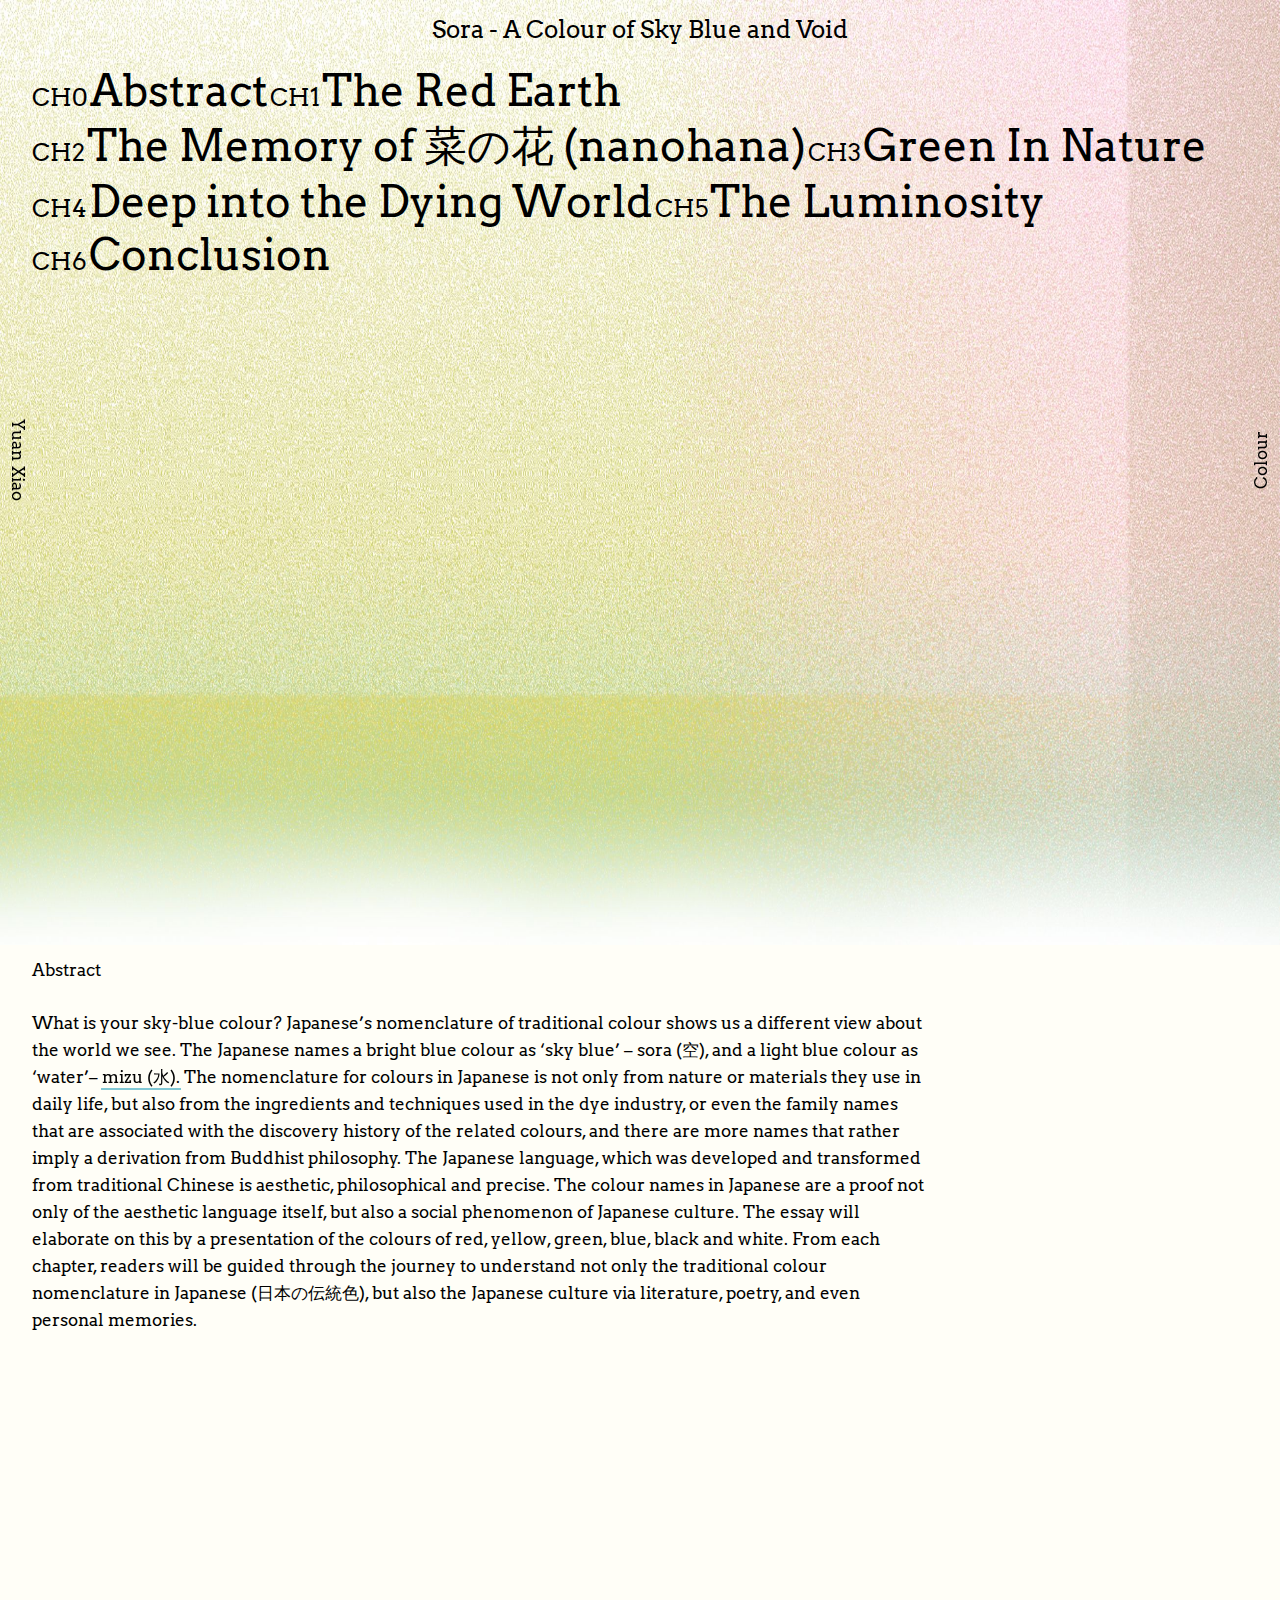
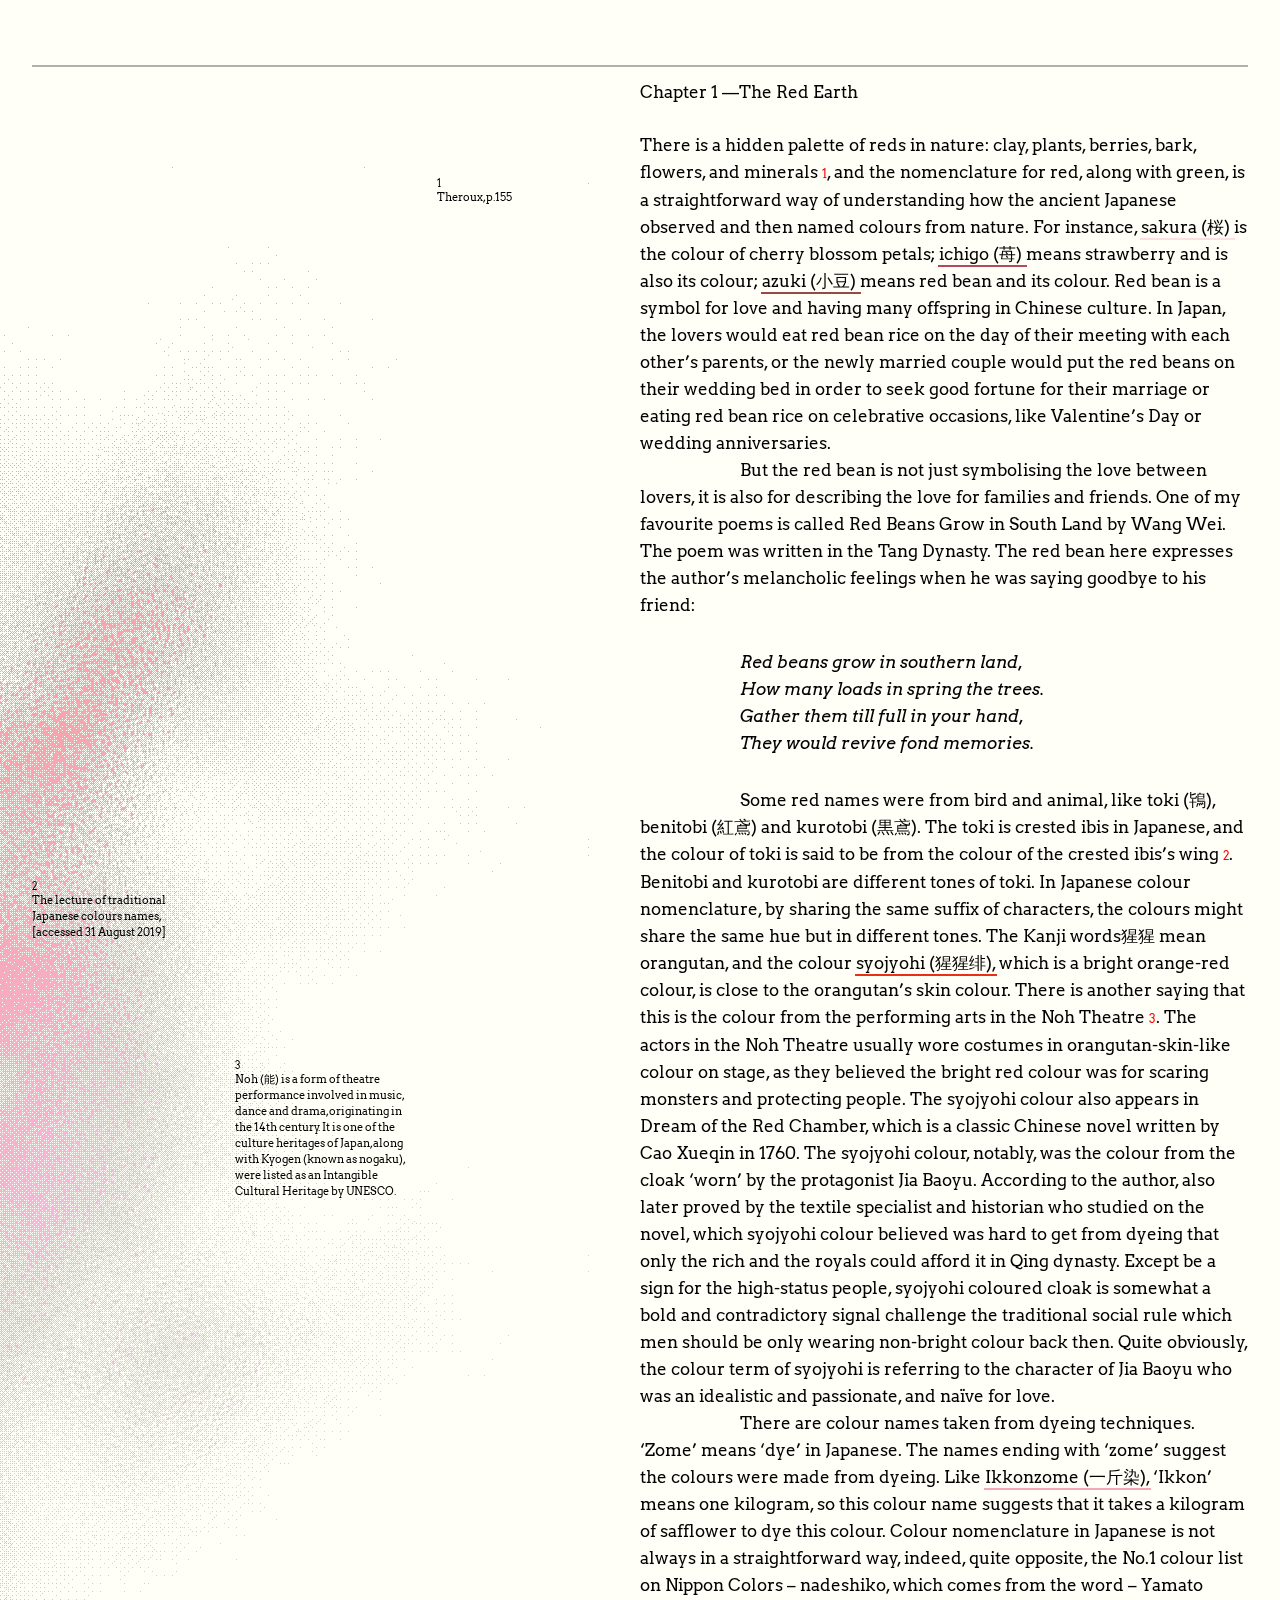
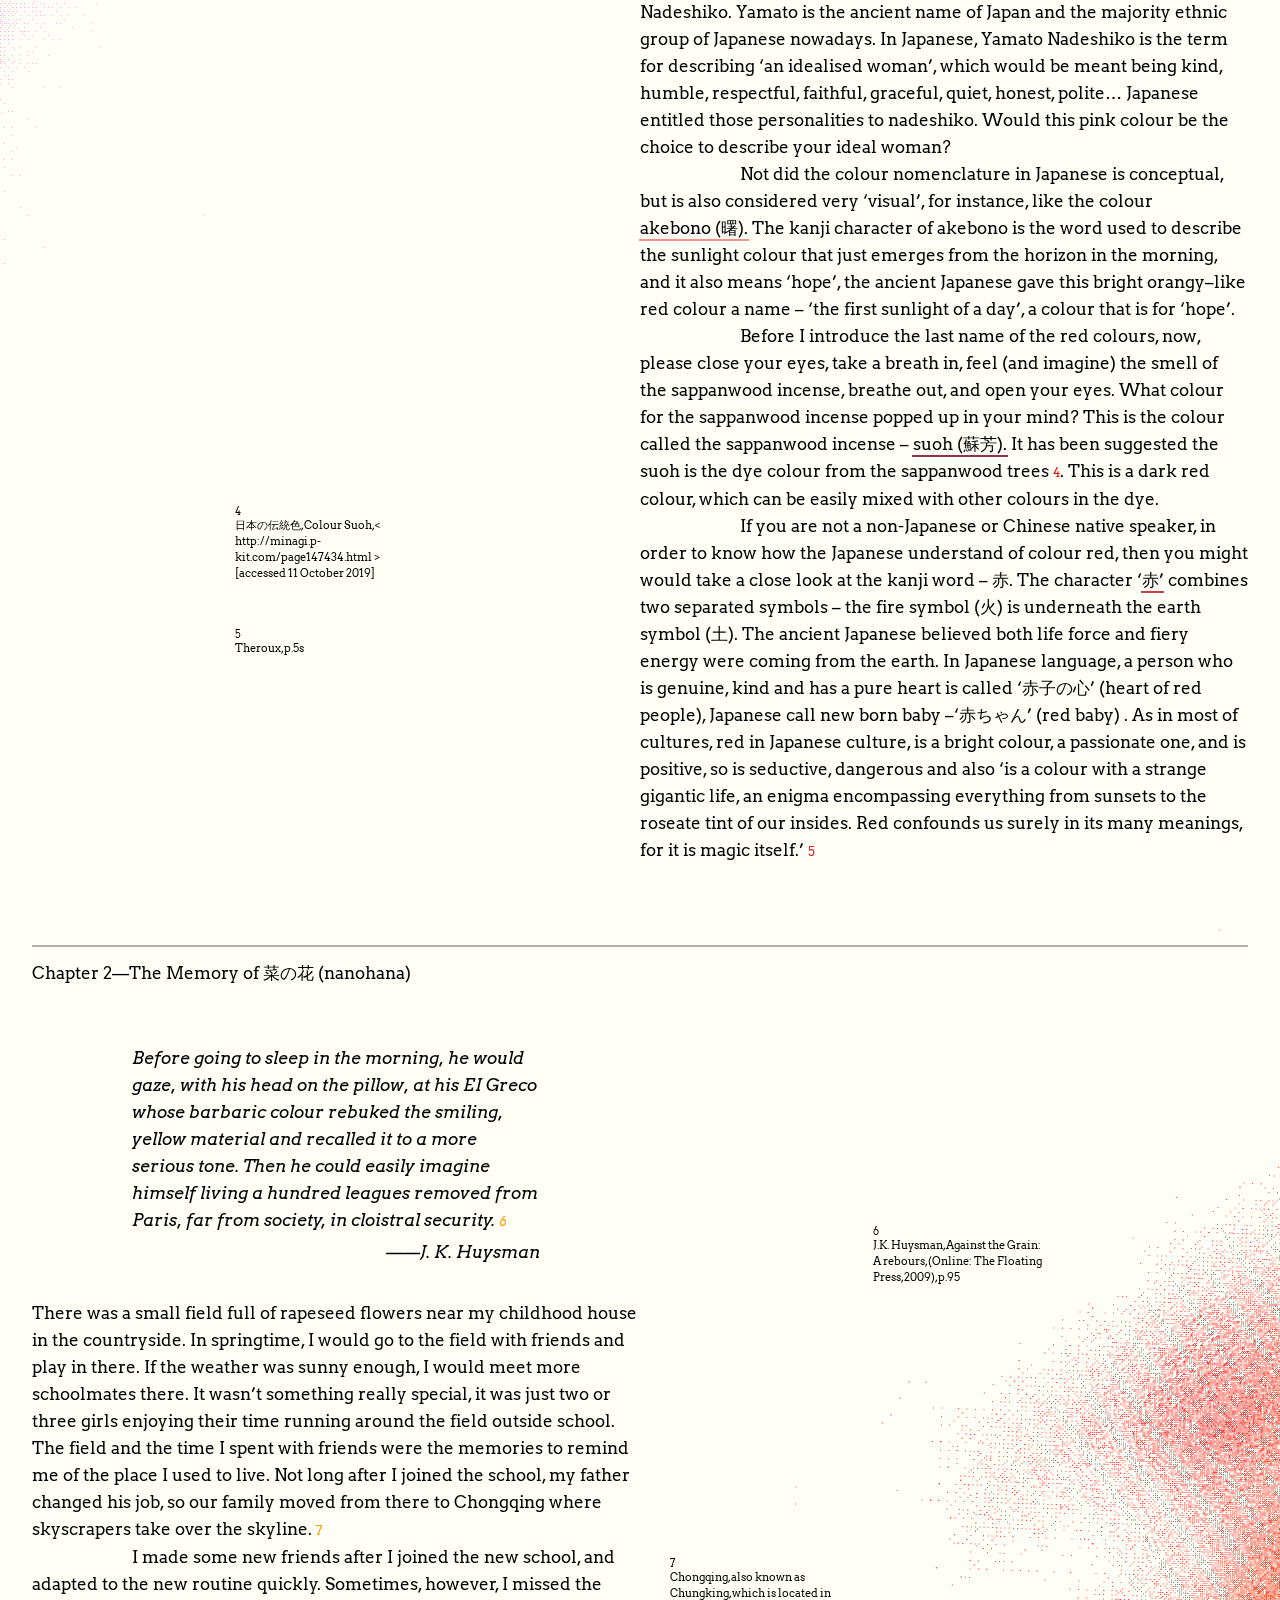
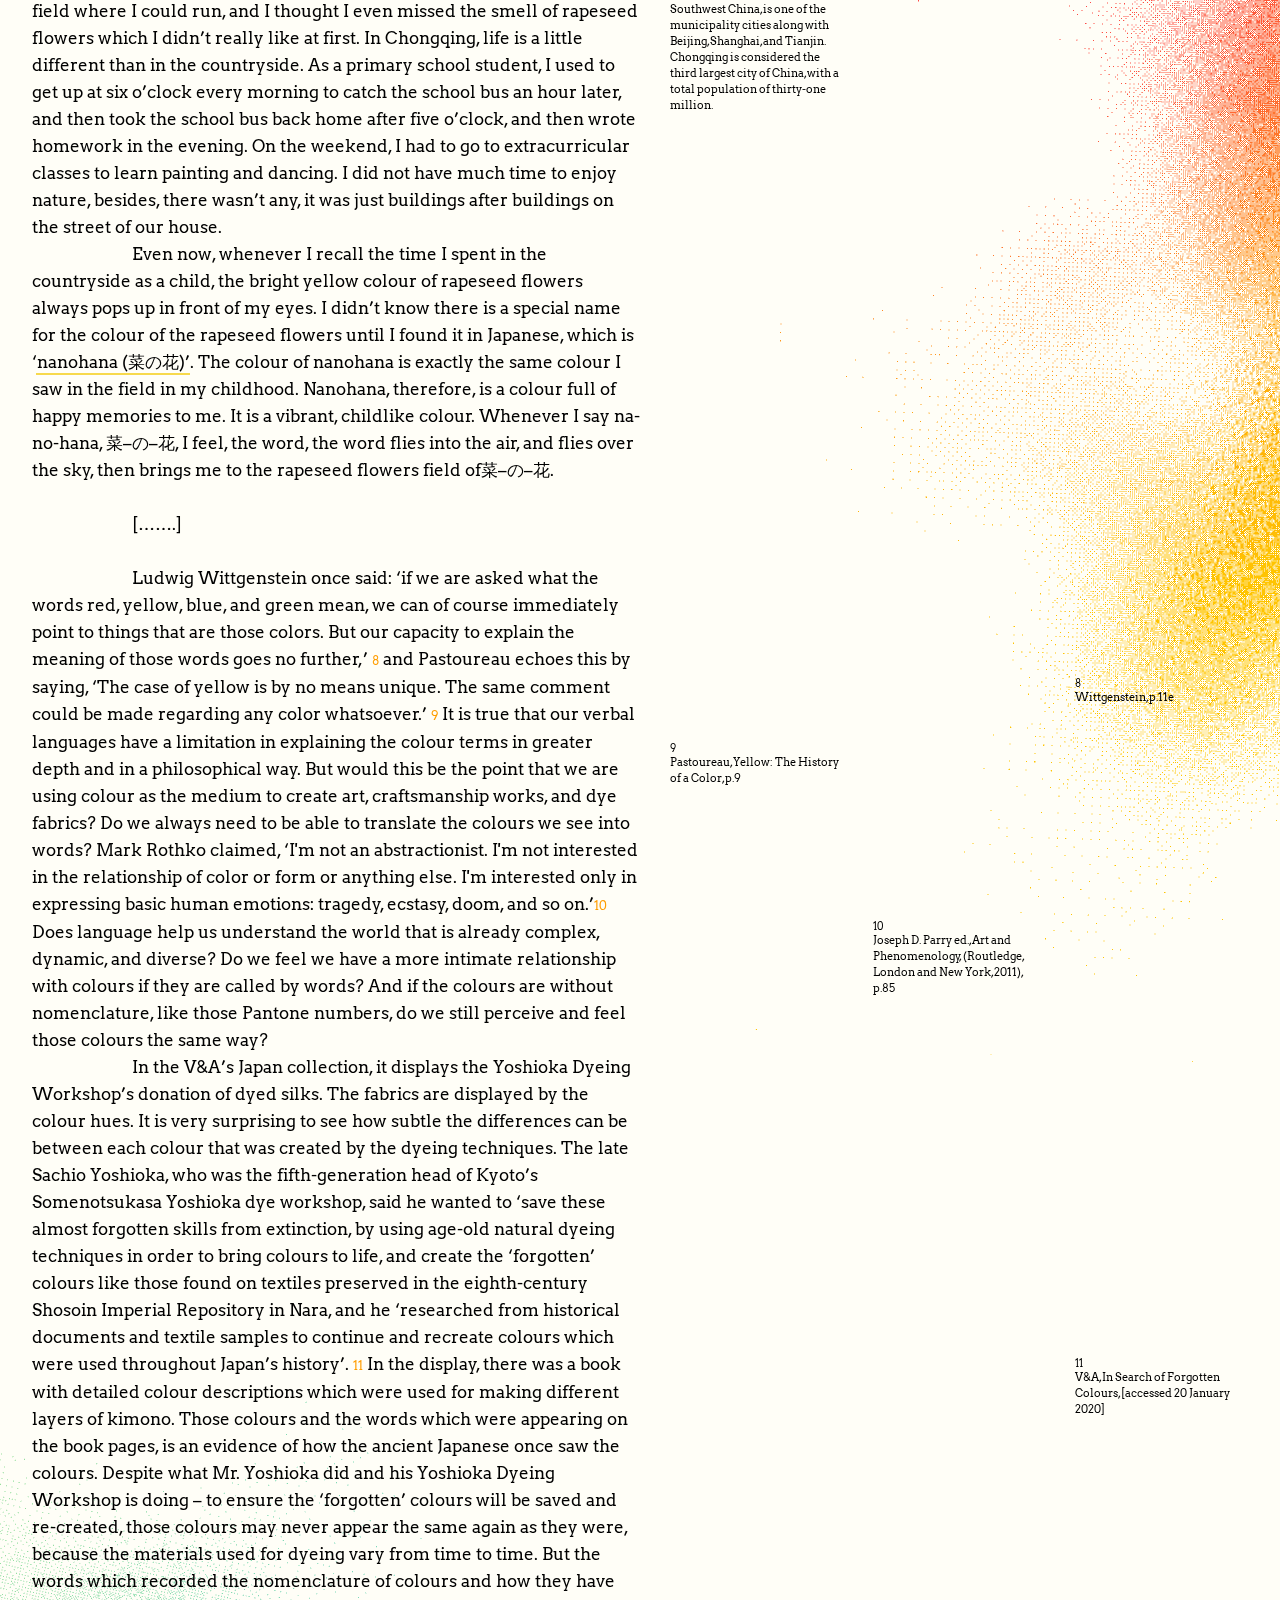
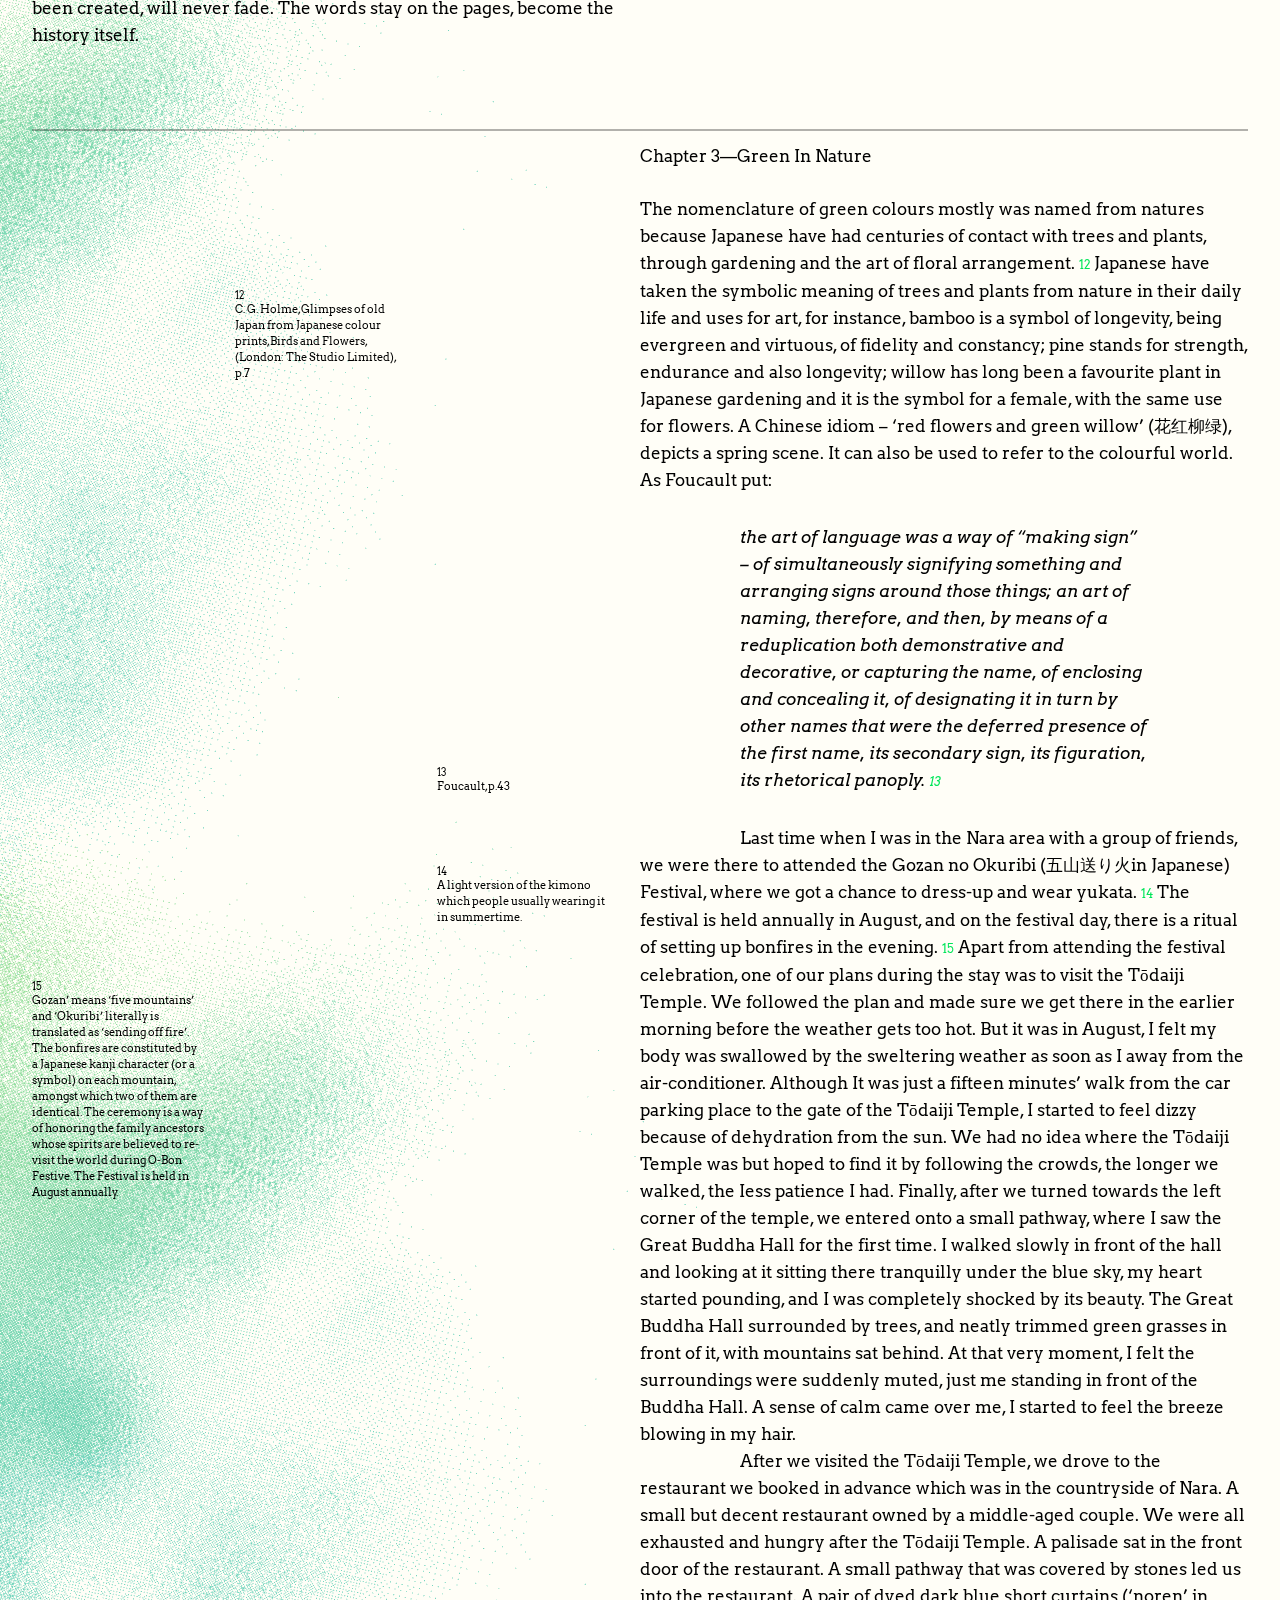
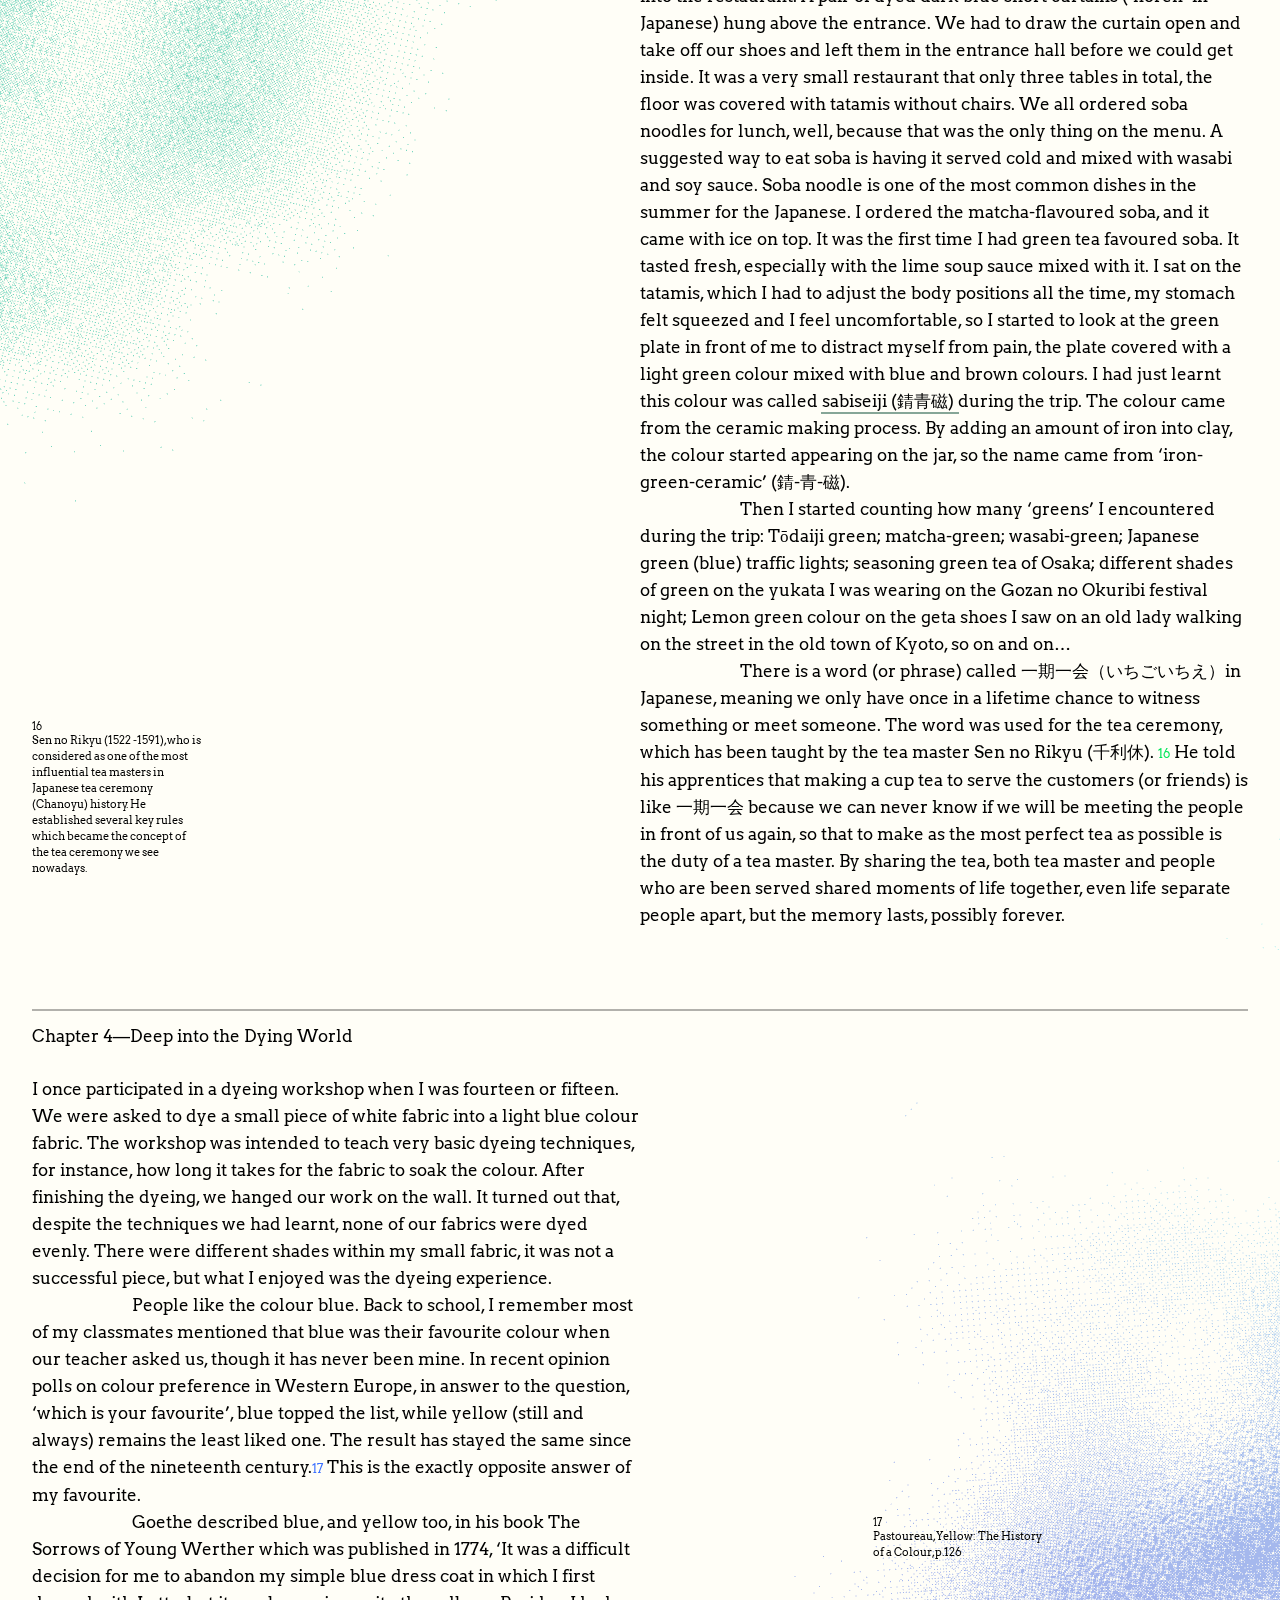
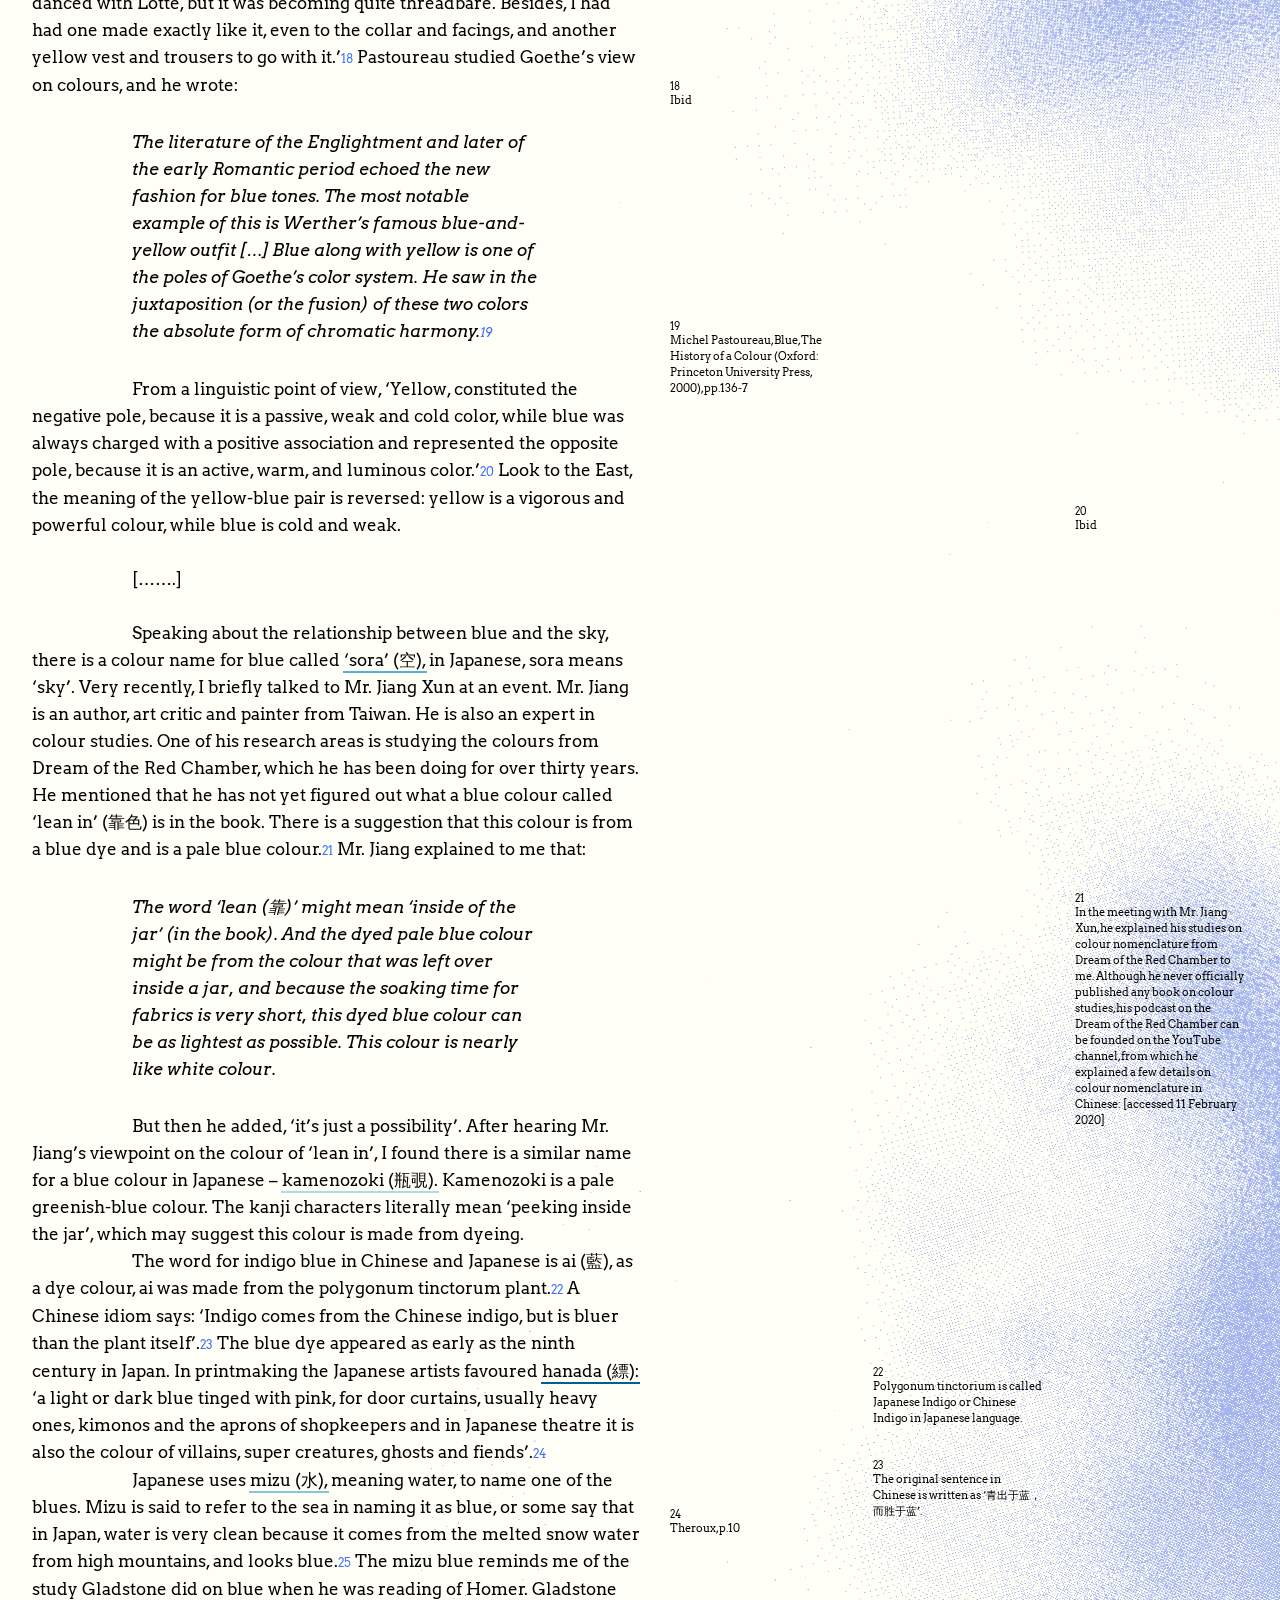
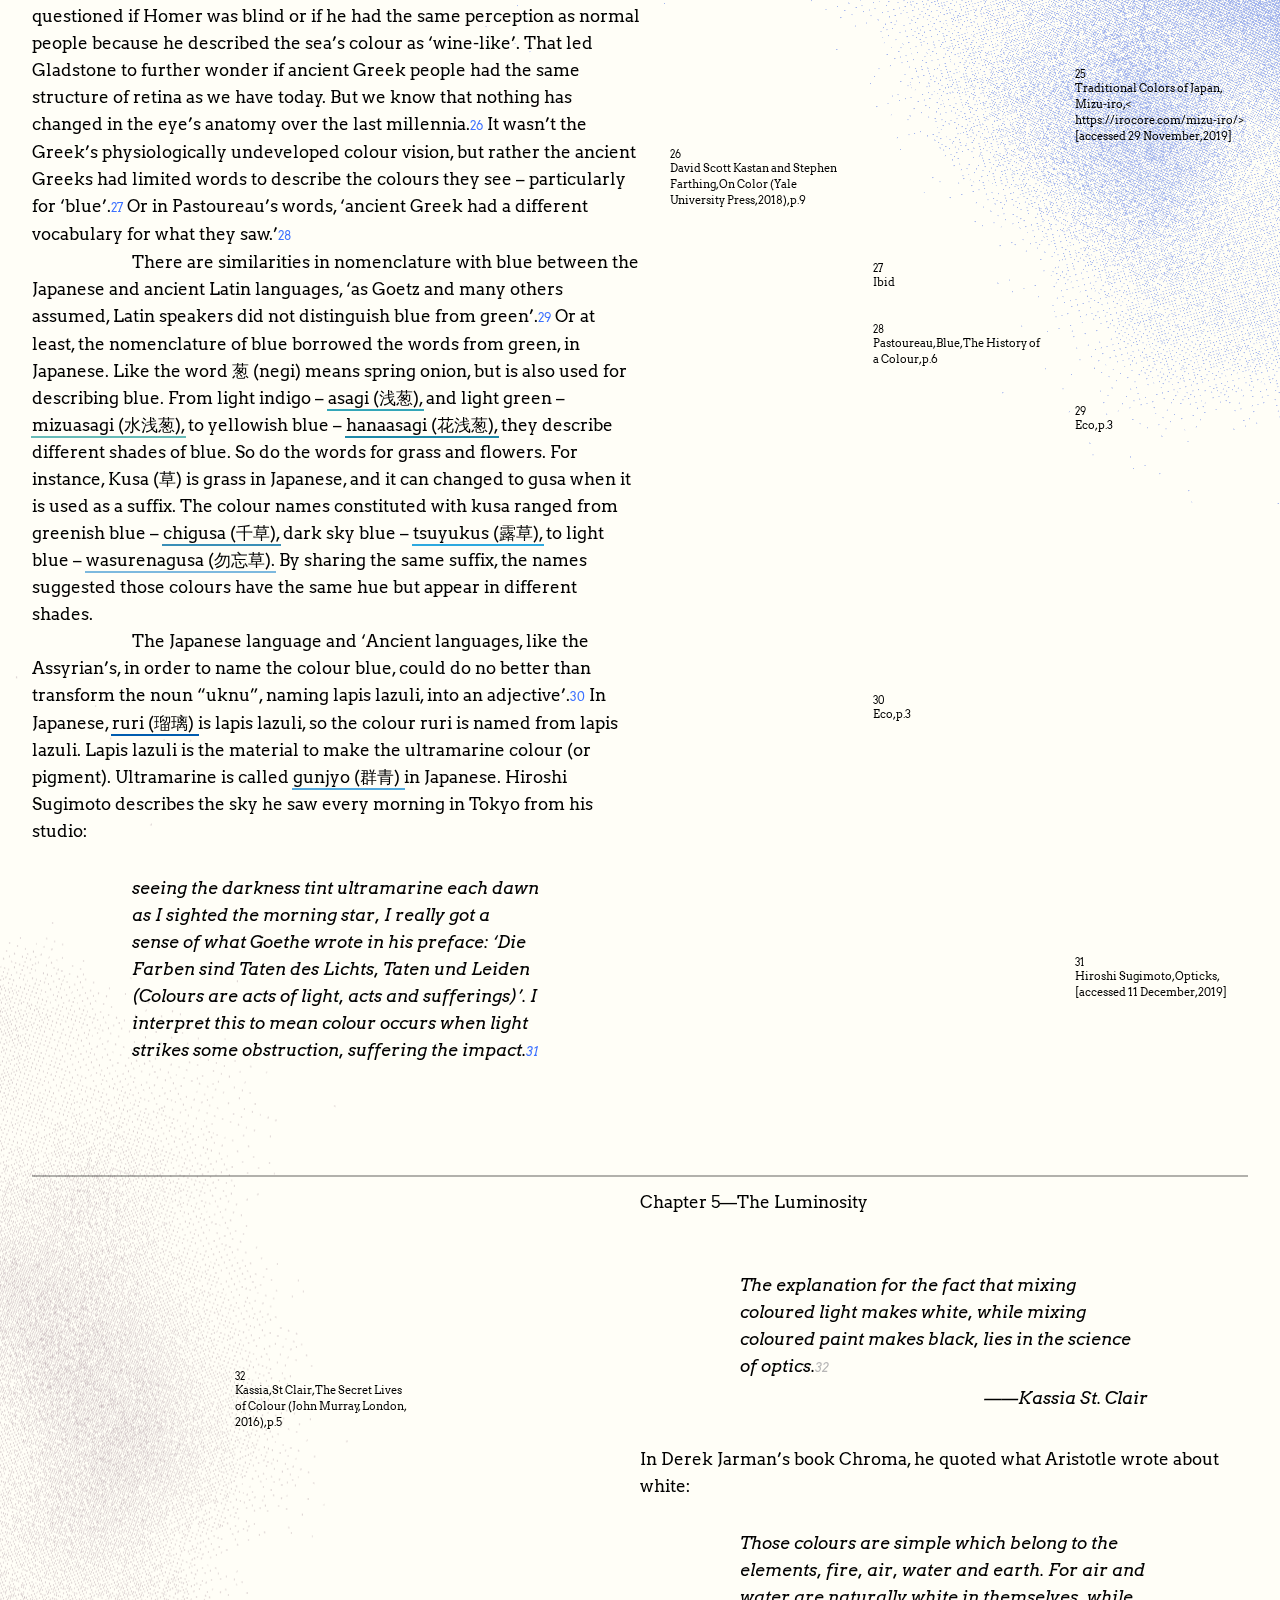
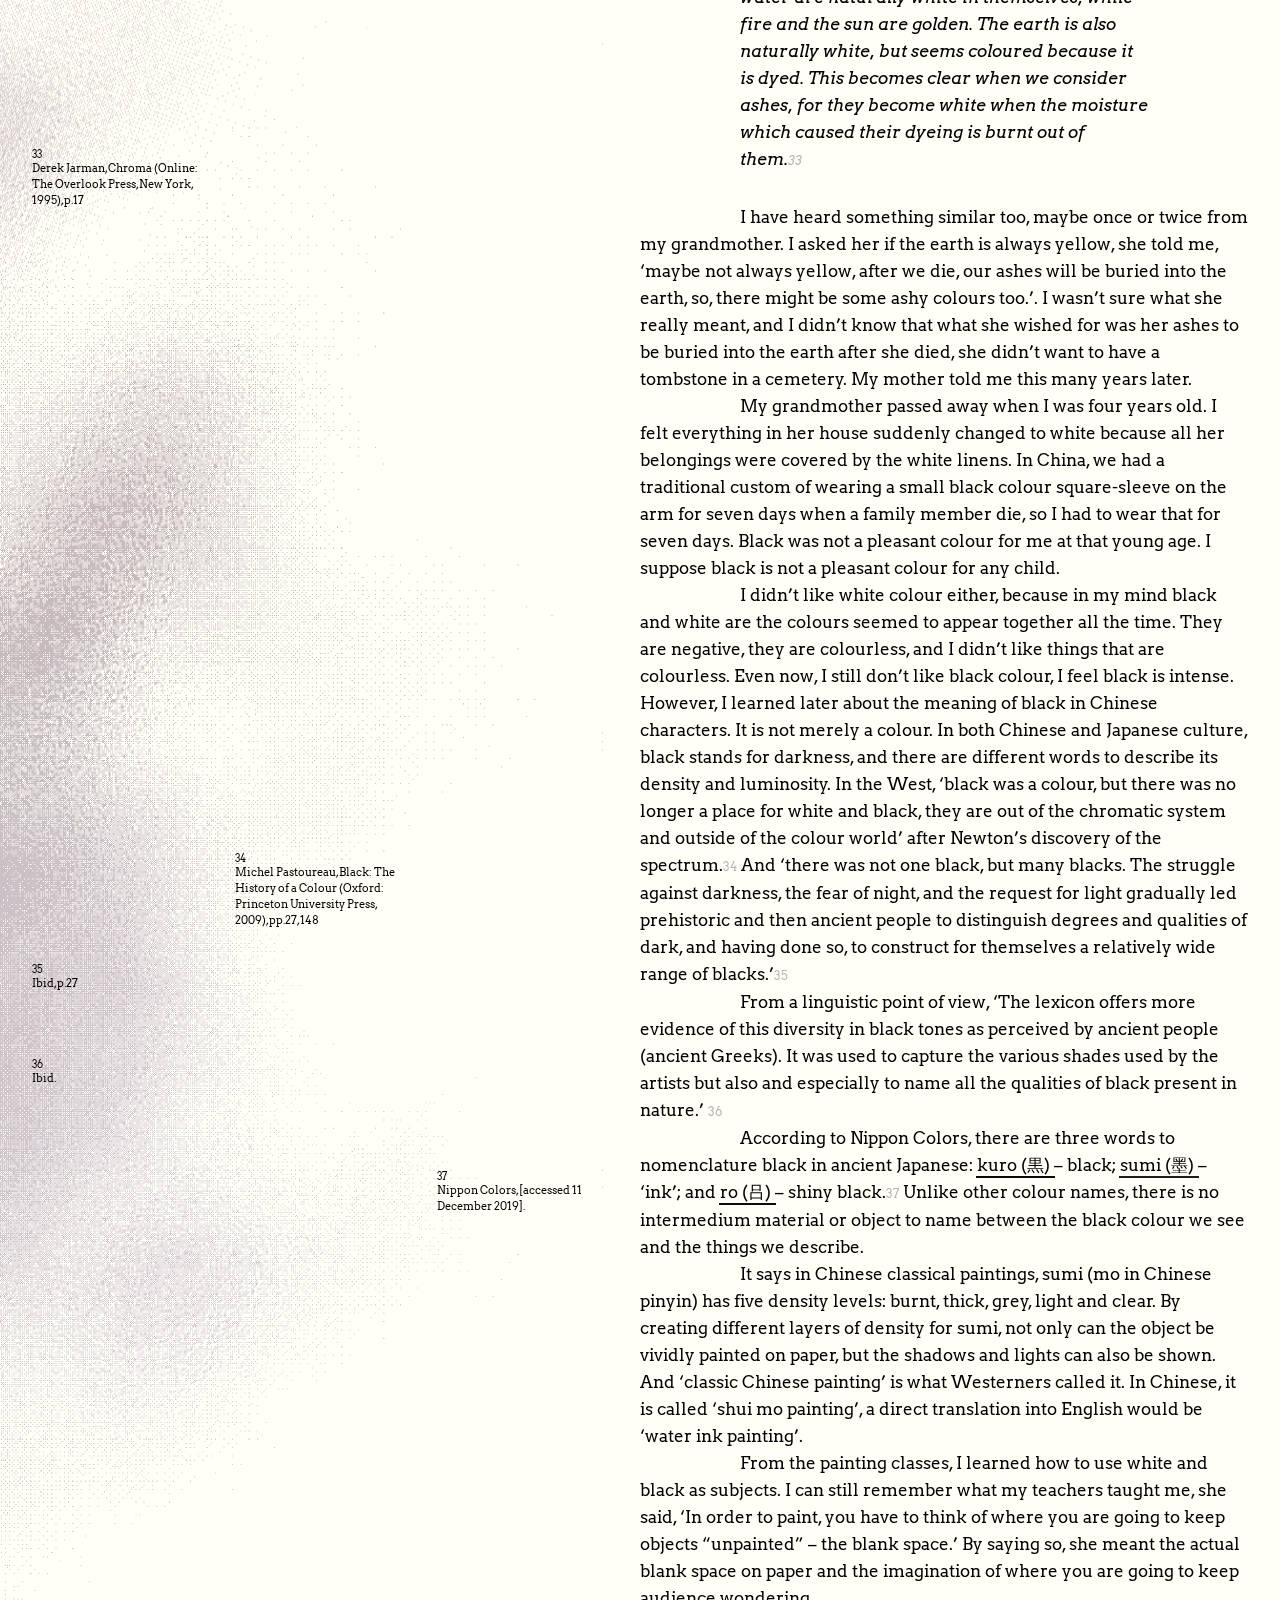
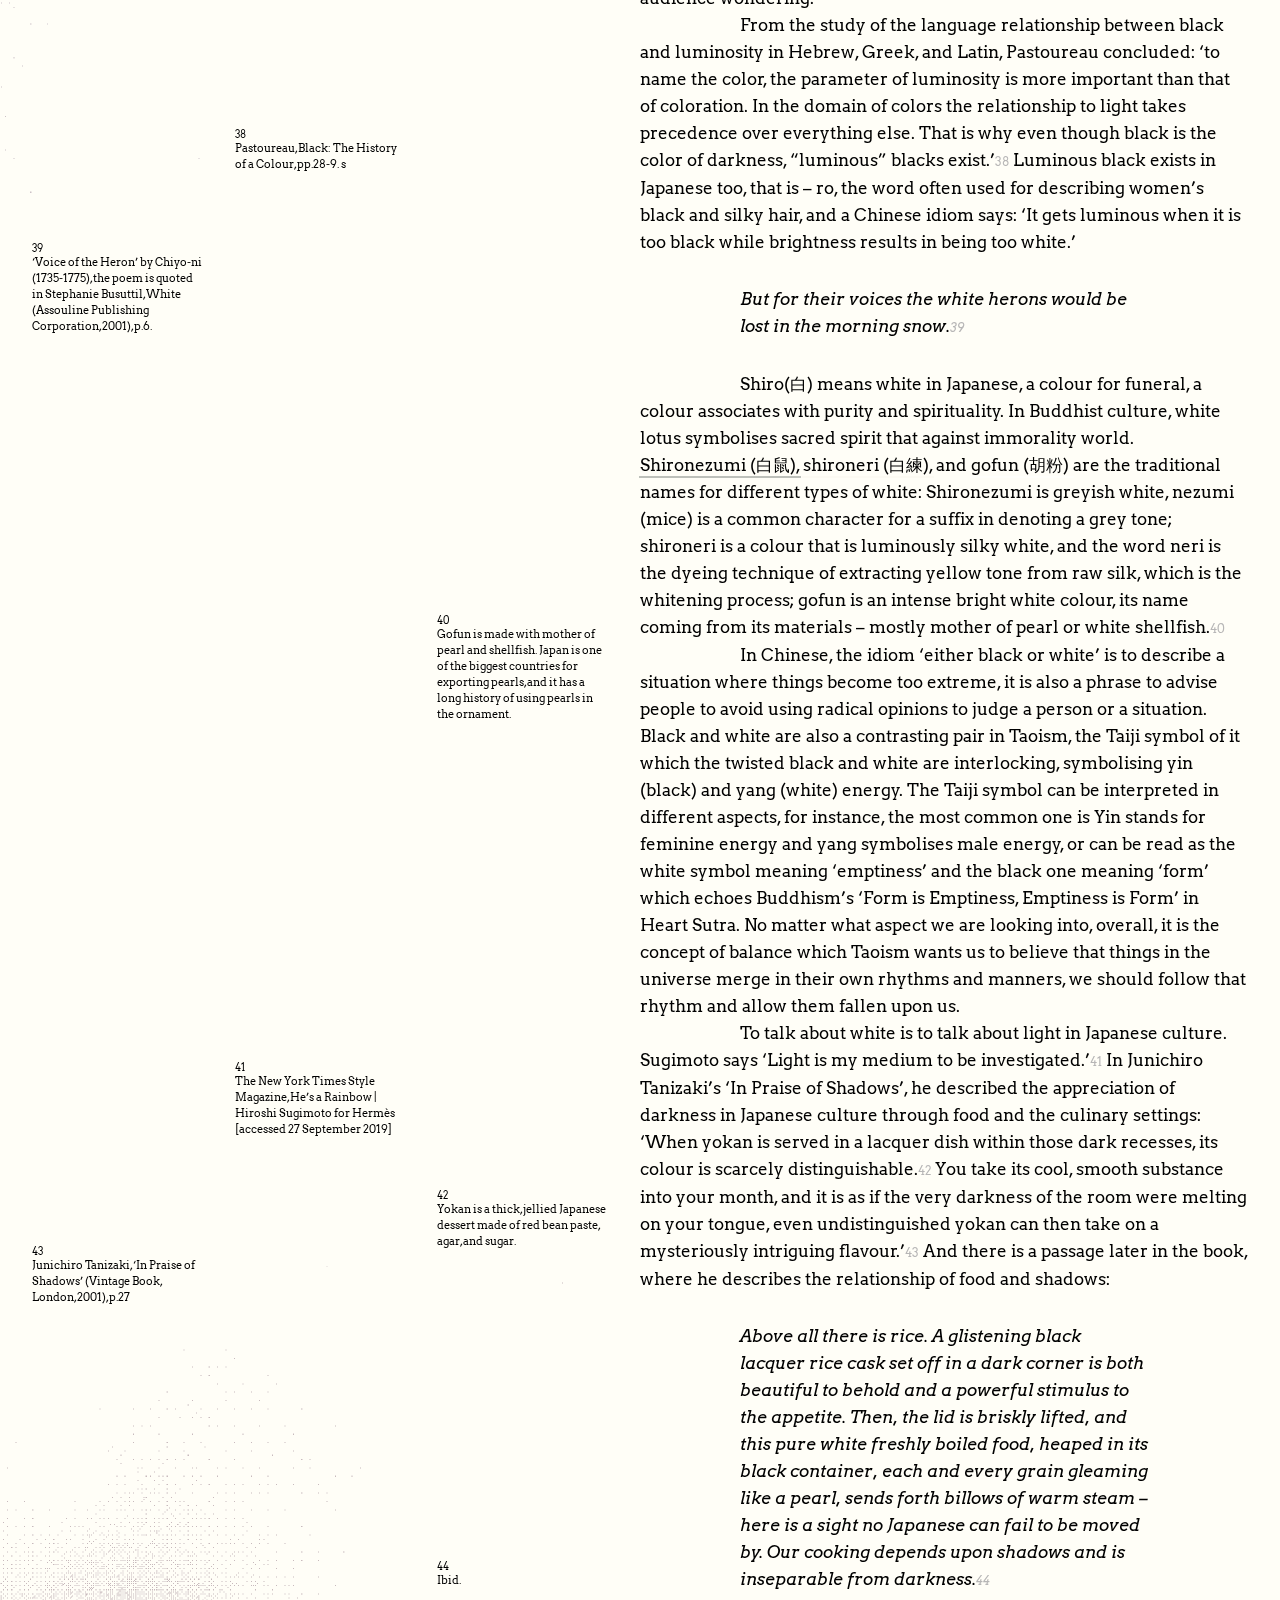
==== commit 19ec691d: "Optimized pictures" ====
--- a/index.html
+++ b/index.html
@@ -20,6 +20,18 @@
   <body>
     <div class="cursor cursor--small"></div>
     <!-- Main Section with navigation -->
+    <div class="mobile-fix-header-wrapper">
+      <h1 class="mobile-title">
+        <a class="mobile-title-link-wrapper"
+          >Sora - A Colour of Sky Blue and Void</a
+        >
+      </h1>
+    </div>
+    <ul class="mobile-list">
+      <li><a href="#main">Text</a></li>
+      <li><a href="./color.html">Colour</a></li>
+      <li><a href="./yuanxiao.html">Yuan Xiao</a></li>
+    </ul>
     <section class="main-section" id="main">
       <header class="main-header">
         <div class="main-title-wrapper main-static">
@@ -29,17 +41,12 @@
         </div>
         <div class="main-title-wrapper main-sticky">
           <h1 class="main-title">
-            <a class="main-title-link-wrapper"
+            <a href="#main" class="main-title-link-wrapper"
               >Sora - A Colour of Sky Blue and Void</a
             >
           </h1>
         </div>
 
-        <ul class="mobile-nav">
-          <li><a href="#main">Text</a></li>
-          <li><a href="./color.html">Colour</a></li>
-          <li><a href="">Yuan Xiao</a></li>
-        </ul>
         <nav class="nav-wrapper">
           <div class="nav-chapter-wrapper">
             <span class="nav-chapter-no">CH0</span>
@@ -95,21 +102,21 @@
           </div>
         </nav>
         <div class="bg-front-wrapper">
-          <img src="./image/bg/colorhero.png" alt="" />
+          <img src="./image/bg/colorhero.jpg" alt="" />
         </div>
         <div class="mobile-nav-wrapper">
           <div class="mobile-left">
             <a href="./color.html">Colour</a>
           </div>
           <div class="mobile-right">
-            <a href="#">Xiao Yuan</a>
+            <a href="./yuanxiao.html">Yuan Xiao</a>
           </div>
         </div>
       </header>
       <div class="side-link-wrapper">
         <div class="left-link">
           <div class="left-link-inner-wrapper links-wrapper">
-            <a href="">Yuan Xiao</a>
+            <a href="./yuanxiao.html">Yuan Xiao</a>
           </div>
         </div>
         <div class="right-link">
--- a/style/style.css
+++ b/style/style.css
@@ -293,7 +293,7 @@
 }
 
 .bgcolor-12::after {
-  content: url(../image/circle/.png);
+  content: url(../image/circle/sora.png);
 }
 
 .bgcolor-13::after {
@@ -399,7 +399,7 @@
 .main-section {
   height: 105vh;
   position: relative;
-  background-image: url(../image/bg/colorhero.png);
+  background-image: url(../image/bg/colorhero.jpg);
   background-repeat: no-repeat;
   background-size: 100% 100%;
 }
@@ -424,6 +424,12 @@
   z-index: 10;
 }
 
+/*--- Mobile Header ---*/
+.mobile-fix-header-wrapper,
+.mobile-list {
+  display: none;
+}
+
 /*--- Navigation Head ---*/
 .main-title-wrapper {
   width: 100%;
@@ -522,6 +528,10 @@
   right: -0.5rem;
 }
 
+.left-link.left-color {
+  left: -2.1rem;
+}
+
 .left-link-inner-wrapper a,
 .right-link-inner-wrapper a {
   padding: 1.5rem 1rem;
@@ -753,46 +763,46 @@
 
 .bg-ch2-wrapper {
   position: absolute;
-  right: -190rem;
-  top: -110rem;
-  -webkit-transform: scale(0.5);
-          transform: scale(0.5);
+  right: -110rem;
+  top: -10rem;
+  -webkit-transform: scale(1);
+          transform: scale(1);
   z-index: -10;
 }
 
 .bg-ch3-wrapper-1 {
   position: absolute;
-  left: -280rem;
-  top: -200rem;
-  -webkit-transform: scale(0.5);
-          transform: scale(0.5);
+  left: -155rem;
+  top: -87rem;
+  -webkit-transform: scale(1);
+          transform: scale(1);
   z-index: -10;
 }
 
 .bg-ch3-wrapper-2 {
   position: absolute;
-  left: -260rem;
-  top: -50rem;
-  -webkit-transform: scale(0.5);
-          transform: scale(0.5);
+  left: -140rem;
+  top: 15rem;
+  -webkit-transform: scale(1);
+          transform: scale(1);
   z-index: -10;
 }
 
 .bg-ch4-wrapper-1 {
   position: absolute;
-  right: -275rem;
-  top: -170rem;
-  -webkit-transform: scale(0.5);
-          transform: scale(0.5);
+  right: -153rem;
+  top: -75rem;
+  -webkit-transform: scale(1);
+          transform: scale(1);
   z-index: -10;
 }
 
 .bg-ch4-wrapper-2 {
   position: absolute;
-  right: -260rem;
-  top: 70rem;
-  -webkit-transform: scale(0.5);
-          transform: scale(0.5);
+  right: -140rem;
+  top: 90rem;
+  -webkit-transform: scale(1);
+          transform: scale(1);
   z-index: -10;
 }
 
@@ -807,28 +817,28 @@
 
 .bg-ch5-wrapper-2 {
   position: absolute;
-  left: -173rem;
-  top: -25rem;
-  -webkit-transform: scale(0.5);
-          transform: scale(0.5);
+  left: -96rem;
+  top: 45rem;
+  -webkit-transform: scale(1);
+          transform: scale(1);
   z-index: -10;
 }
 
 .bg-ch5-wrapper-3 {
   position: absolute;
-  left: -180rem;
-  bottom: -165rem;
-  -webkit-transform: scale(0.5);
-          transform: scale(0.5);
+  left: -100rem;
+  bottom: -55rem;
+  -webkit-transform: scale(1);
+          transform: scale(1);
   z-index: -10;
 }
 
 .bg-conclusion-wrapper-1 {
   position: absolute;
-  right: -180rem;
-  top: -150rem;
-  -webkit-transform: scale(0.5);
-          transform: scale(0.5);
+  right: -93rem;
+  top: -68rem;
+  -webkit-transform: scale(1);
+          transform: scale(1);
   z-index: -10;
 }
 
@@ -843,10 +853,10 @@
 
 .bg-conclusion-wrapper-2-tab {
   position: absolute;
-  right: -190rem;
-  bottom: -170rem;
-  -webkit-transform: scale(0.5);
-          transform: scale(0.5);
+  right: -110rem;
+  bottom: -85rem;
+  -webkit-transform: scale(1);
+          transform: scale(1);
   z-index: -10;
 }
 
@@ -1239,21 +1249,78 @@
   body {
     overflow-x: hidden;
   }
+  /*--- Mobile Nav ---*/
+  .mobile-fix-header-wrapper {
+    position: fixed;
+    top: 0rem;
+    min-height: 6rem;
+    width: 100%;
+    padding: 1rem 5%;
+    display: -webkit-box;
+    display: -ms-flexbox;
+    display: flex;
+    -webkit-box-align: center;
+        -ms-flex-align: center;
+            align-items: center;
+    -webkit-box-pack: center;
+        -ms-flex-pack: center;
+            justify-content: center;
+    color: black;
+    background: #fffef7;
+    z-index: 1000;
+  }
+  .mobile-title {
+    font-size: 1.9rem;
+    font-weight: 300;
+  }
+  .mobile-list {
+    position: fixed;
+    top: 6rem;
+    width: 100%;
+    padding: 2rem 0rem;
+    display: none;
+    -webkit-box-orient: vertical;
+    -webkit-box-direction: normal;
+        -ms-flex-direction: column;
+            flex-direction: column;
+    -webkit-box-align: center;
+        -ms-flex-align: center;
+            align-items: center;
+    -webkit-box-pack: center;
+        -ms-flex-pack: center;
+            justify-content: center;
+    background: #fffef7;
+    list-style-type: none;
+    z-index: 1000;
+  }
+  .mobile-list li {
+    font-size: 1.6rem;
+    margin: 1.6rem 0rem;
+  }
+  .mobile-list li a {
+    text-decoration: none;
+    color: black;
+  }
+  .mobile-list li a:hover {
+    color: #444444;
+  }
   /*--- Header ---*/
   .main-section {
     height: 100vh;
   }
   .main-header {
     width: 90%;
+  }
+  .main-sticky {
+    display: none;
   }
   .main-title {
     font-size: 1.9rem;
     -ms-flex-item-align: start;
         align-self: flex-start;
   }
-  .main-sticky .main-title {
-    margin-left: 5%;
-    margin-right: 5%;
+  .main-title-wrapper {
+    z-index: 100;
   }
   .nav-chapter-no {
     font-size: 1.9rem;
@@ -1327,7 +1394,7 @@
 }
 
 /*--- Header ---*/
-.color-header {
+.general-header {
   position: relative;
   width: 100%;
   min-height: 6.4rem;
@@ -1342,7 +1409,7 @@
           justify-content: center;
 }
 
-.color-title-wrapper {
+.general-title-wrapper {
   background: #fffef7;
   position: fixed;
   width: 100%;
@@ -1358,21 +1425,13 @@
           justify-content: center;
 }
 
-.color-title-wrapper.mobile {
-  display: none;
-}
-
-.mobile-nav {
-  display: none;
-}
-
-.color-title {
+.general-title {
   font-size: 2.4rem;
   font-weight: 300;
   margin: 1.5rem 0rem 2rem 0rem;
 }
 
-.color-title a {
+.general-title a {
   text-decoration: none;
   color: black;
 }
@@ -2766,7 +2825,7 @@
 }
 
 @media screen and (max-width: 882px) {
-  .color-header {
+  .general-header {
     -webkit-box-orient: vertical;
     -webkit-box-direction: normal;
         -ms-flex-direction: column;
@@ -2774,7 +2833,7 @@
     z-index: 500;
     margin-bottom: 0rem;
   }
-  .color-title-wrapper {
+  .general-title-wrapper {
     position: fixed;
     background: #fffef7;
   }
@@ -2791,60 +2850,145 @@
 }
 
 @media screen and (max-width: 548px) {
-  .color-title-wrapper {
-    height: 6.7rem;
+  .general-title-wrapper {
     display: none;
   }
-  .color-title-wrapper.mobile {
-    display: -webkit-box;
-    display: -ms-flexbox;
-    display: flex;
-  }
-  .color-title {
-    font-size: 1.9rem;
-    margin-left: 5%;
-    margin-right: 5%;
-    margin-top: 1rem;
-    margin-bottom: 2rem;
-  }
-  .mobile-nav {
-    position: fixed;
-    width: 100vw;
-    height: 25vh;
+  .sort-buttons {
+    top: 6.7rem;
+  }
+  .category-animal {
+    margin-top: 6rem;
+  }
+  .sort-none {
+    display: none;
+  }
+}
+
+body {
+  min-height: 100vh;
+}
+
+.cover-section {
+  position: relative;
+  margin: auto;
+  min-height: 83vh;
+  width: 80%;
+  display: -webkit-box;
+  display: -ms-flexbox;
+  display: flex;
+  -webkit-box-align: center;
+      -ms-flex-align: center;
+          align-items: center;
+  -webkit-box-pack: center;
+      -ms-flex-pack: center;
+          justify-content: center;
+  z-index: -1;
+}
+
+.cover-wrapper {
+  width: 100%;
+  margin: auto auto auto auto;
+  padding-bottom: 0rem;
+  display: -webkit-box;
+  display: -ms-flexbox;
+  display: flex;
+  -webkit-box-align: center;
+      -ms-flex-align: center;
+          align-items: center;
+  -webkit-box-pack: center;
+      -ms-flex-pack: center;
+          justify-content: center;
+}
+
+.cover-wrapper div {
+  -webkit-box-flex: 1;
+      -ms-flex: 1 1 40rem;
+          flex: 1 1 40rem;
+  display: -webkit-box;
+  display: -ms-flexbox;
+  display: flex;
+  margin: 0rem 5rem;
+  -webkit-box-orient: vertical;
+  -webkit-box-direction: normal;
+      -ms-flex-direction: column;
+          flex-direction: column;
+  -webkit-box-align: center;
+      -ms-flex-align: center;
+          align-items: center;
+  -webkit-box-pack: center;
+      -ms-flex-pack: center;
+          justify-content: center;
+}
+
+.cover-wrapper div img {
+  width: 100%;
+}
+
+.cover-wrapper div p {
+  -ms-flex-item-align: start;
+      align-self: flex-start;
+  margin-top: 1rem;
+  font-size: 1.4rem;
+}
+
+.info-section {
+  width: 90%;
+  margin: auto;
+  margin-bottom: 2rem;
+  display: -webkit-box;
+  display: -ms-flexbox;
+  display: flex;
+  -webkit-box-orient: vertical;
+  -webkit-box-direction: normal;
+      -ms-flex-direction: column;
+          flex-direction: column;
+  -webkit-box-align: center;
+      -ms-flex-align: center;
+          align-items: center;
+  -webkit-box-pack: center;
+      -ms-flex-pack: center;
+          justify-content: center;
+}
+
+.info-section p {
+  font-size: 1.6rem;
+  font-weight: 300;
+}
+
+.info-section p a {
+  color: #0045ff;
+}
+
+@media screen and (max-width: 1280px) {
+  .cover-section {
+    width: 90%;
+  }
+}
+
+@media screen and (max-width: 1024px) {
+  .cover-wrapper {
     -webkit-box-orient: vertical;
     -webkit-box-direction: normal;
         -ms-flex-direction: column;
             flex-direction: column;
-    -webkit-box-align: center;
-        -ms-flex-align: center;
-            align-items: center;
-    -webkit-box-pack: center;
-        -ms-flex-pack: center;
-            justify-content: center;
-    top: 5rem;
-    list-style-type: none;
-    background: #fffef7;
-    z-index: 1000;
-  }
-  .mobile-nav li {
-    font-size: 1.7rem;
+  }
+  .cover-wrapper div {
+    margin: 3rem 0rem;
+    width: 50%;
+  }
+}
+
+@media screen and (max-width: 548px) {
+  .cover-section {
+    width: 95%;
+  }
+  .cover-wrapper div {
     margin: 2rem 0rem;
-  }
-  .mobile-nav li a {
-    text-decoration: none;
-    color: black;
-  }
-  .mobile-nav li a:hover {
-    color: #444444;
-  }
-  .sort-buttons {
-    top: 6.7rem;
-  }
-  .category-animal {
-    margin-top: 6rem;
-  }
-  .sort-none {
-    display: none;
+    width: 75%;
+  }
+  .info-section {
+    width: 85%;
+    text-align: center;
   }
 }
 /*# sourceMappingURL=style.css.map */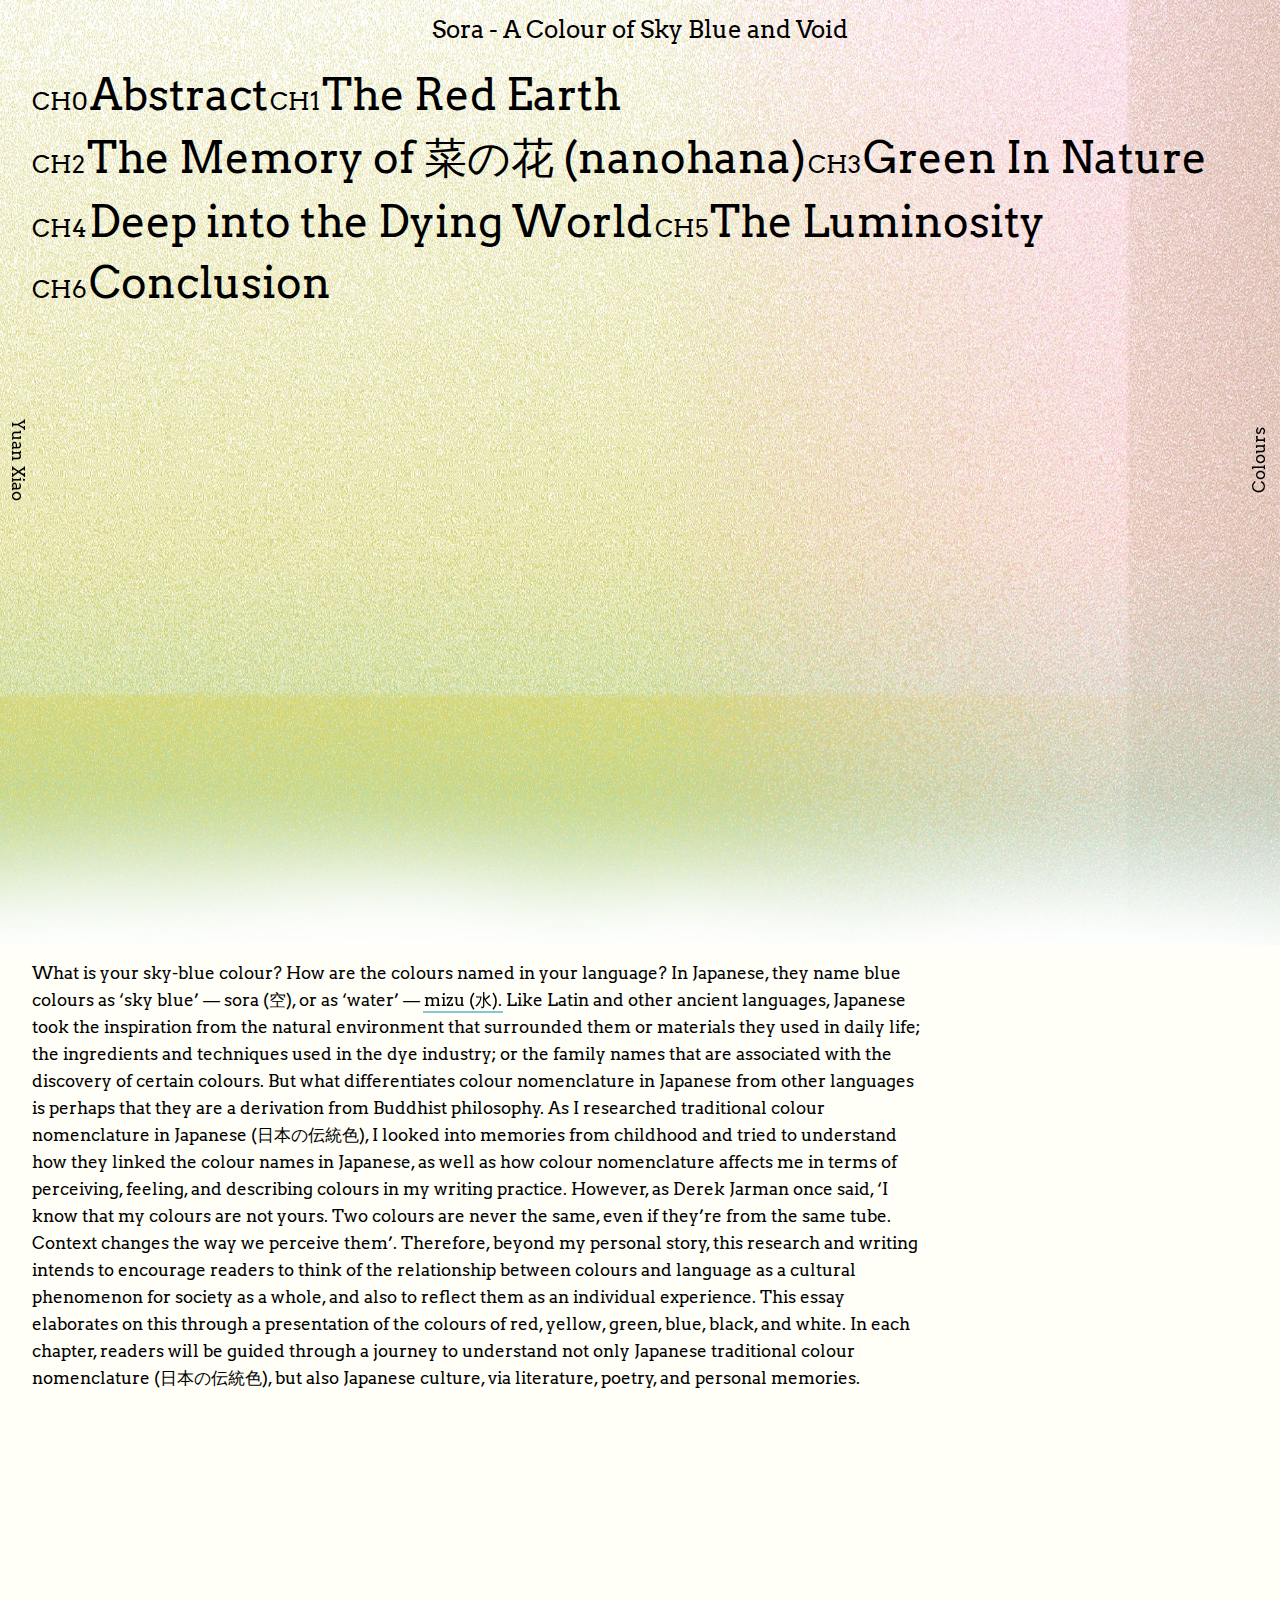
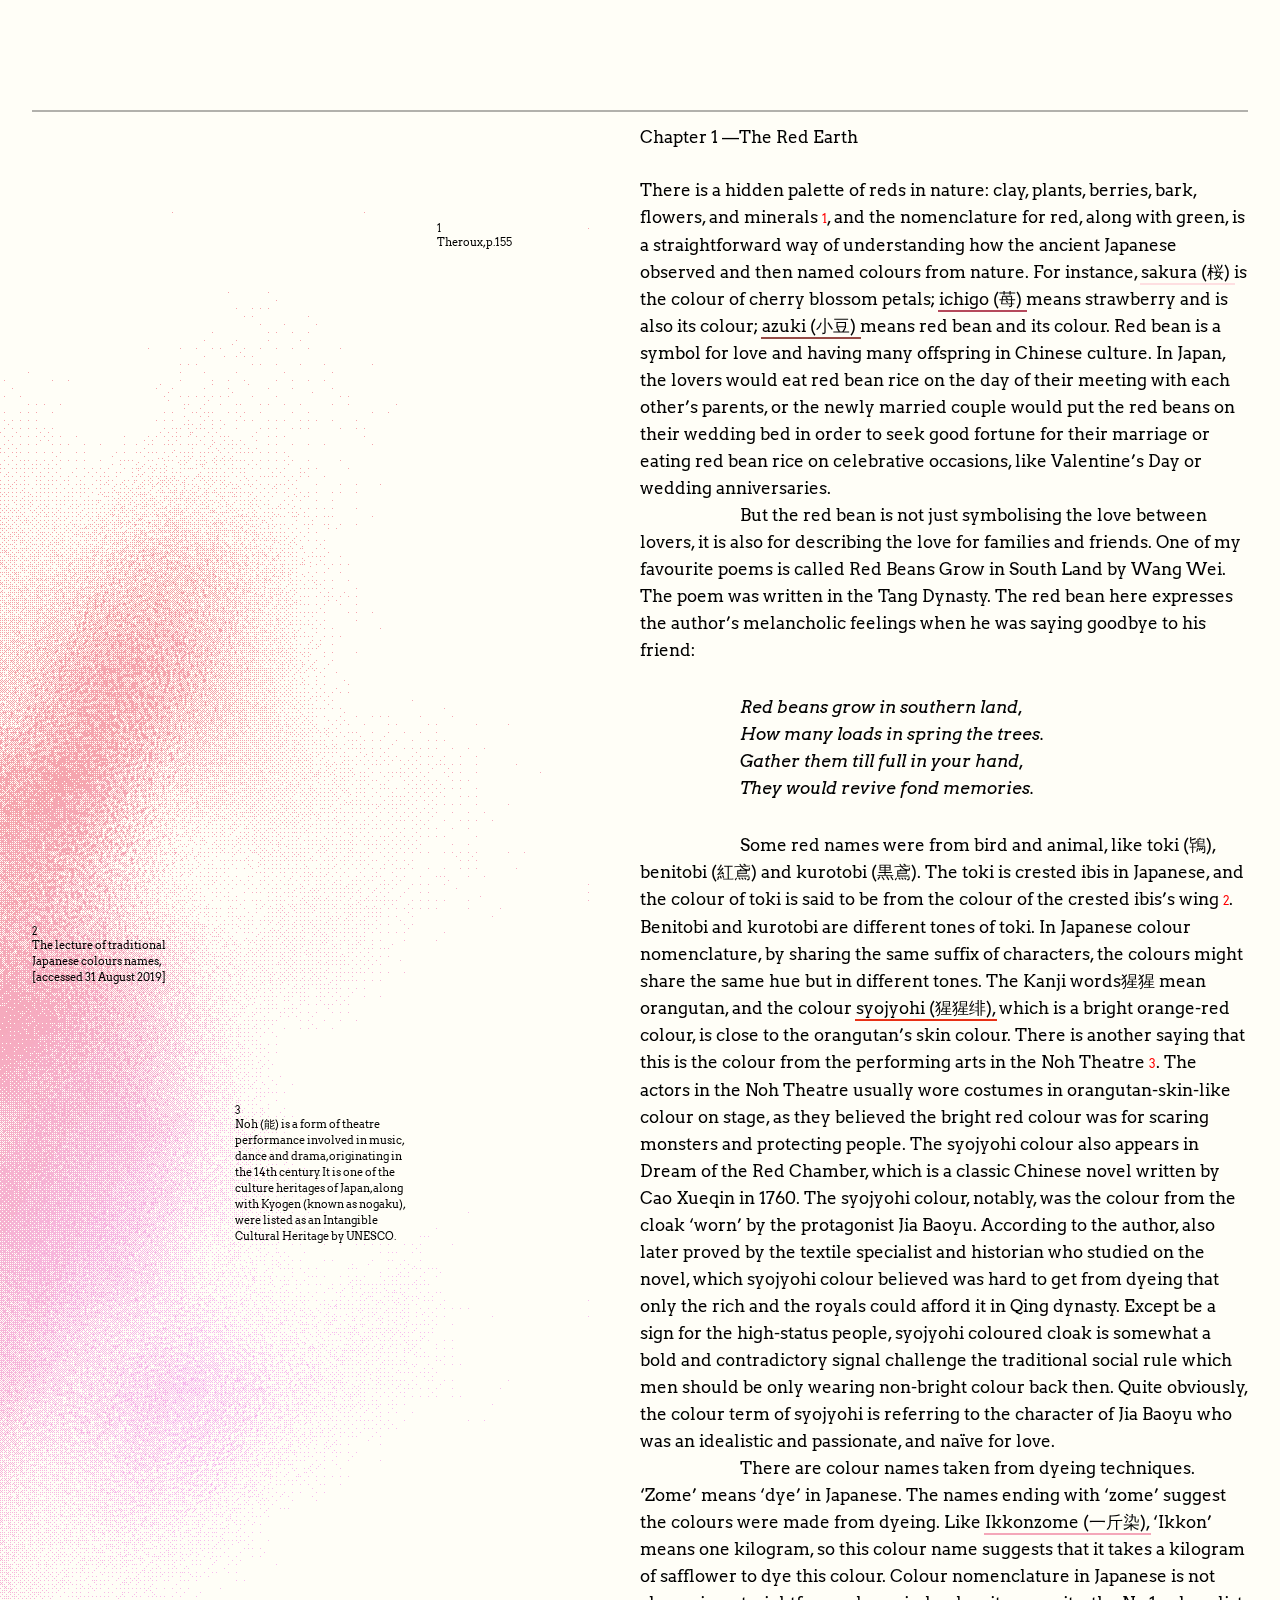
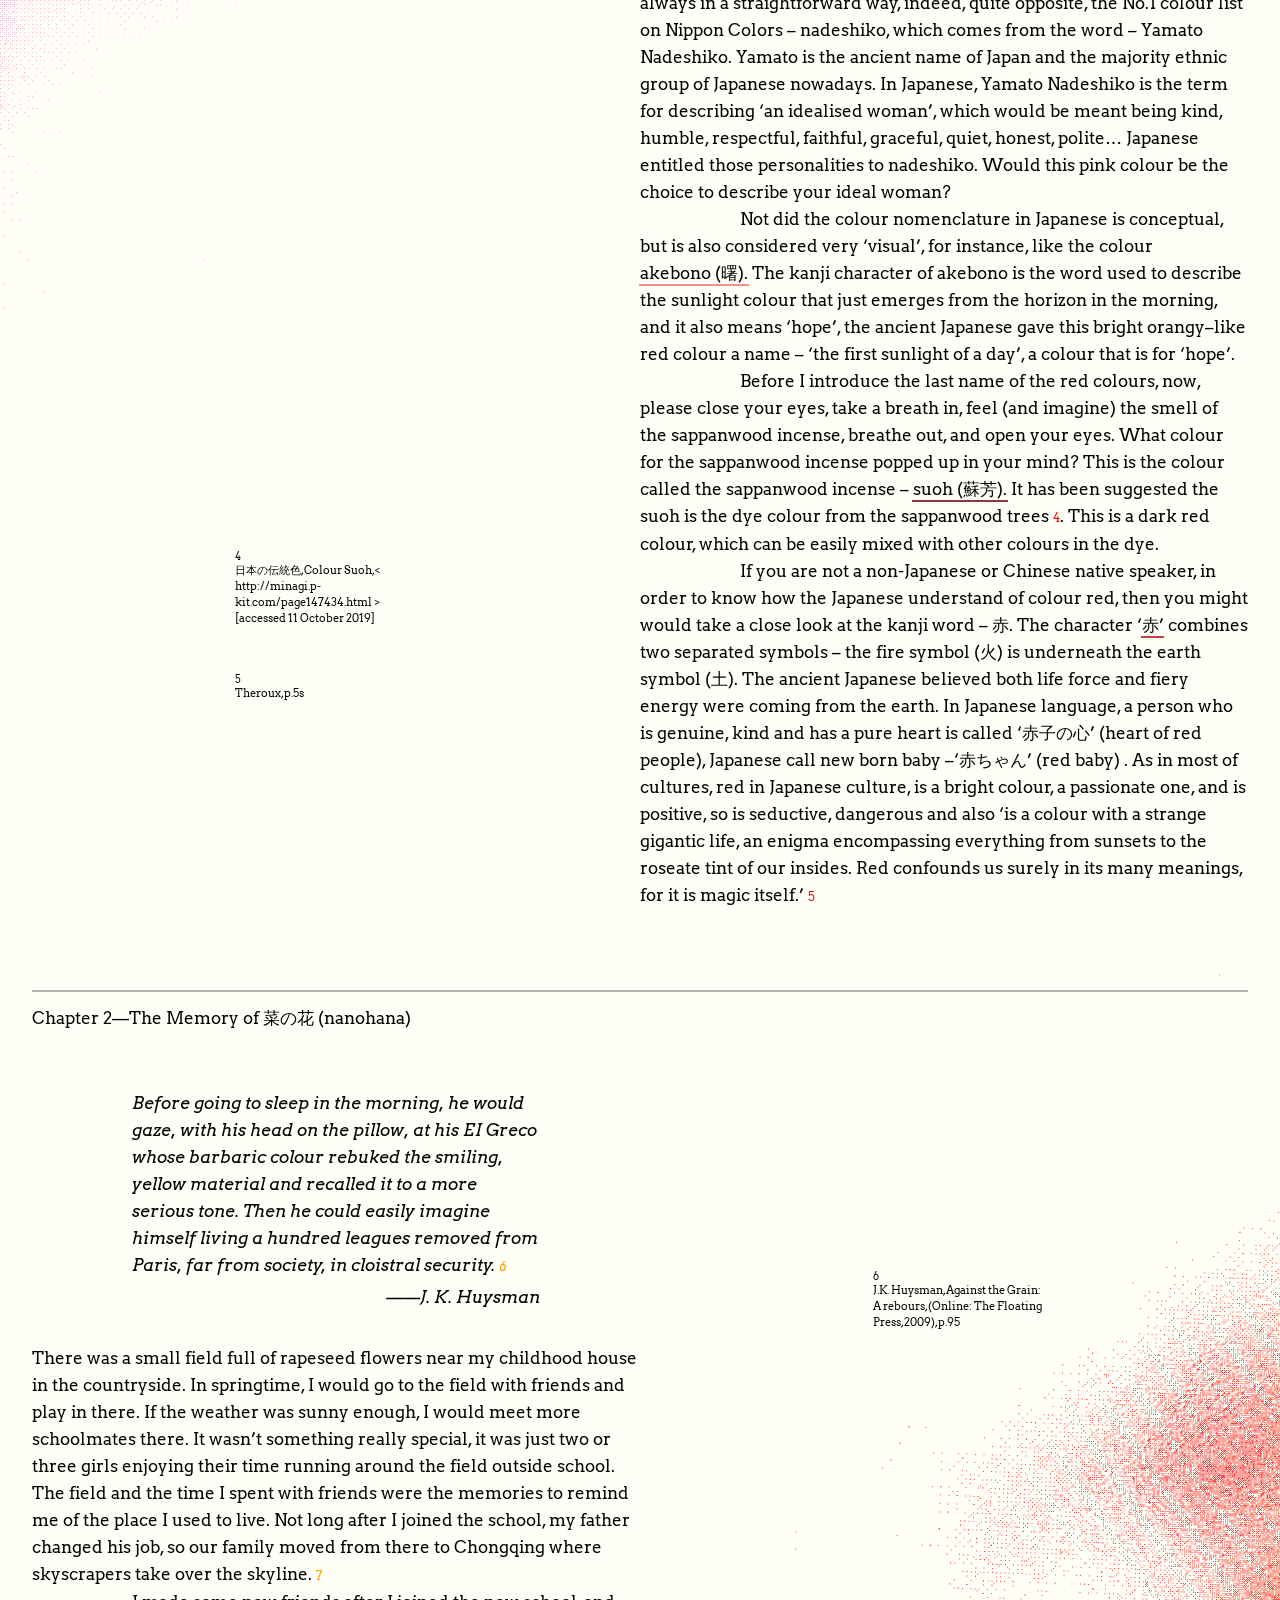
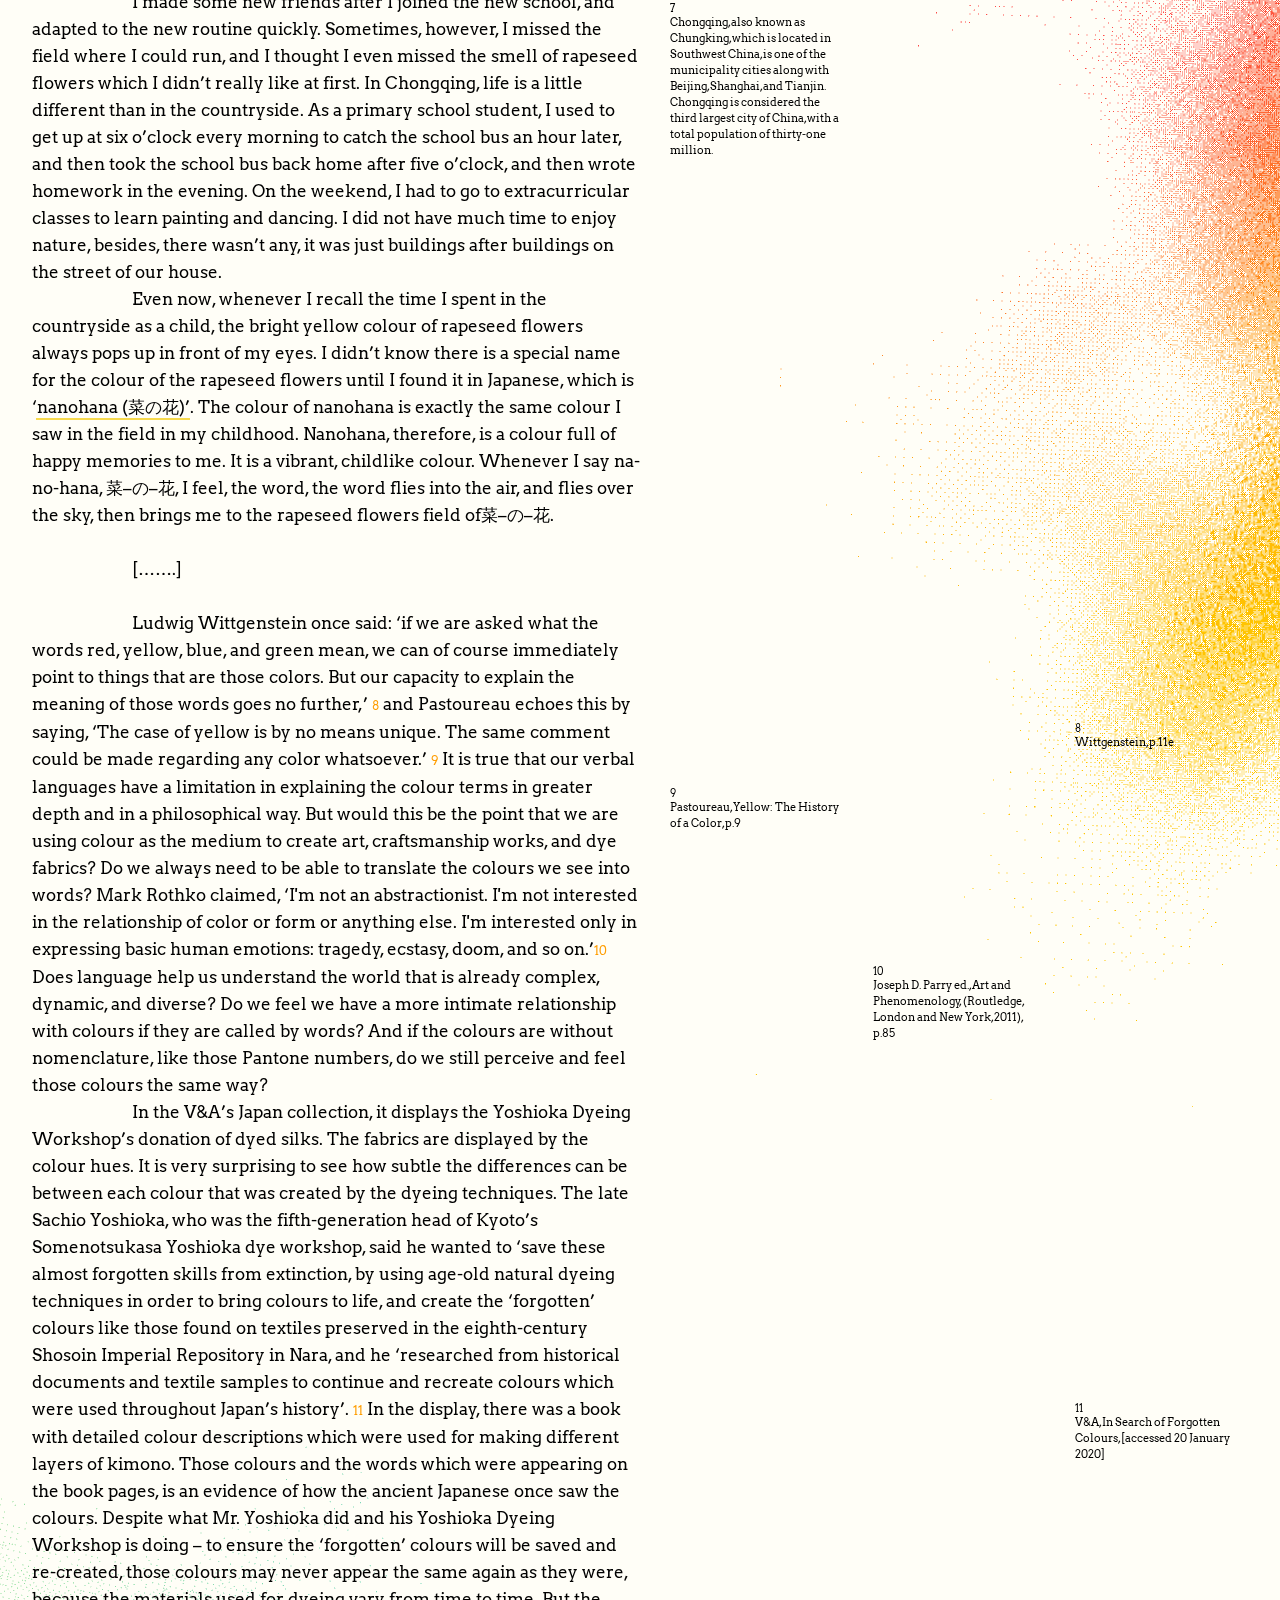
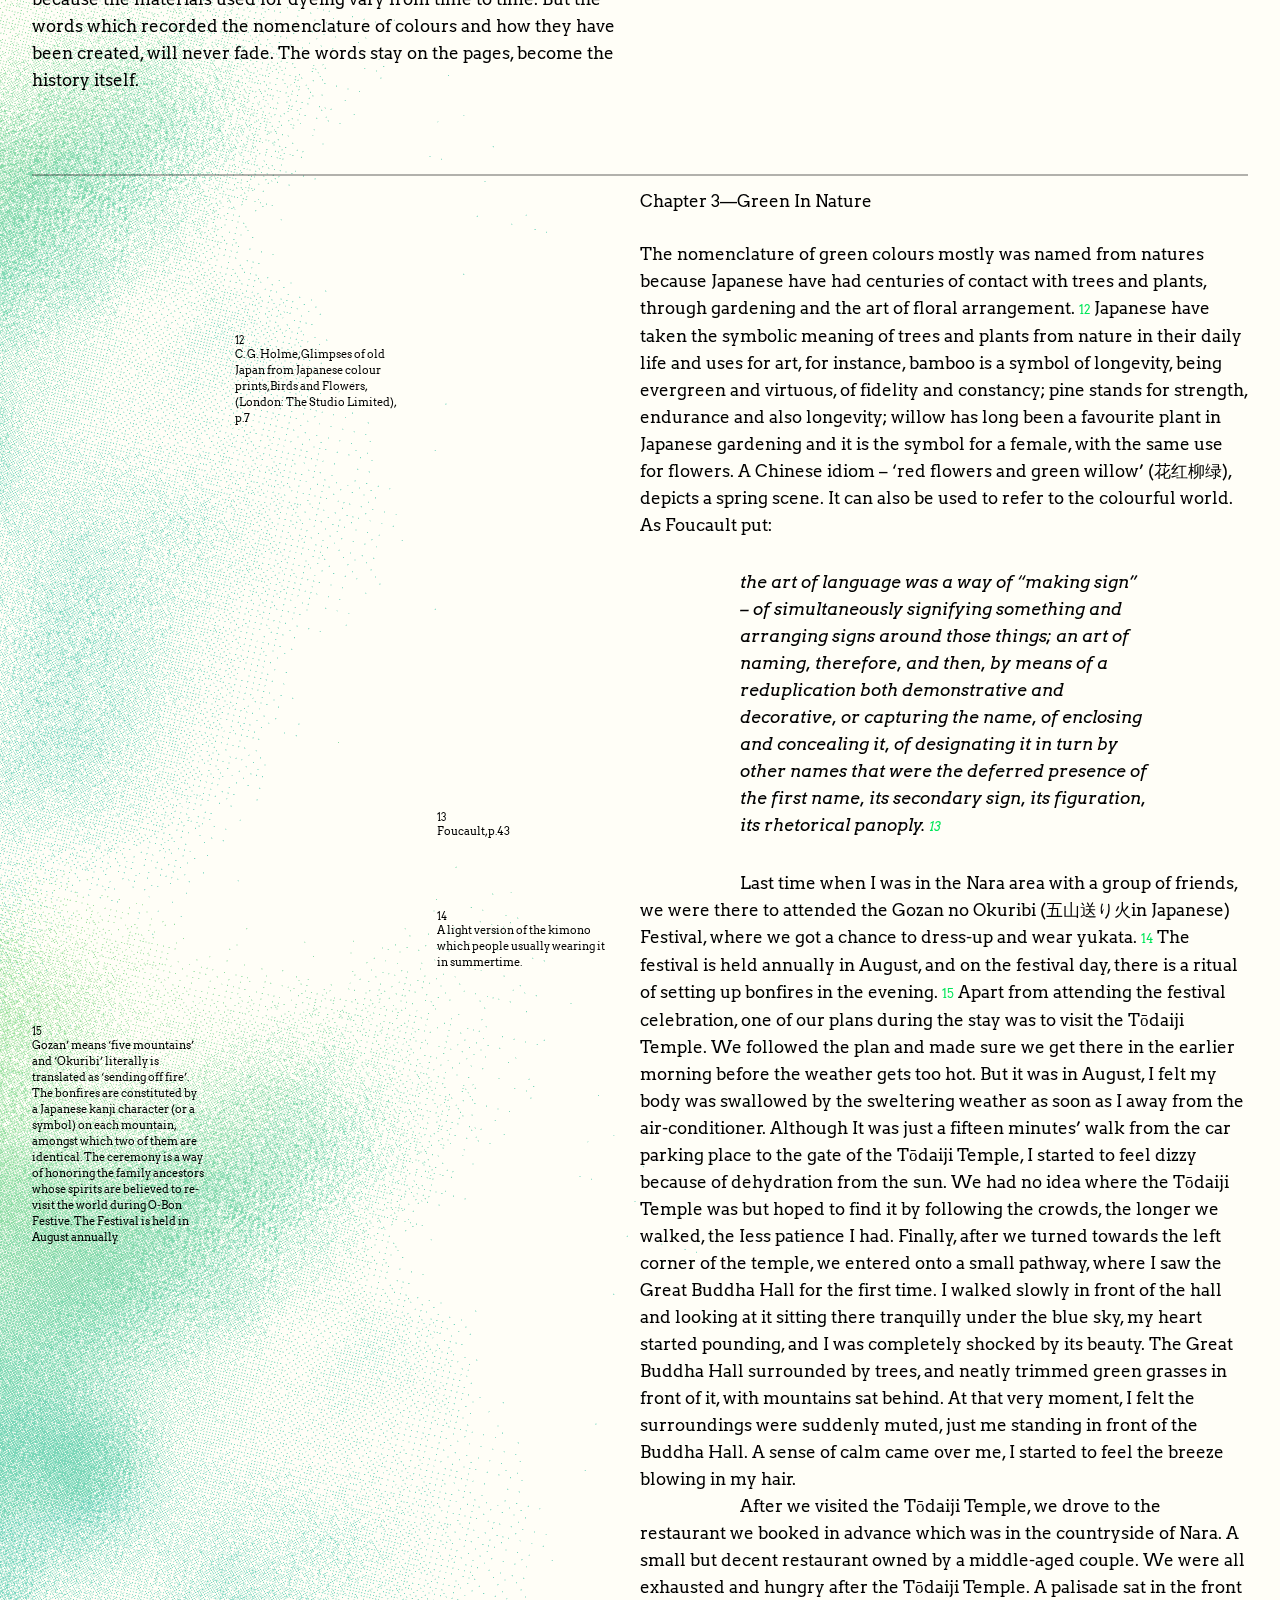
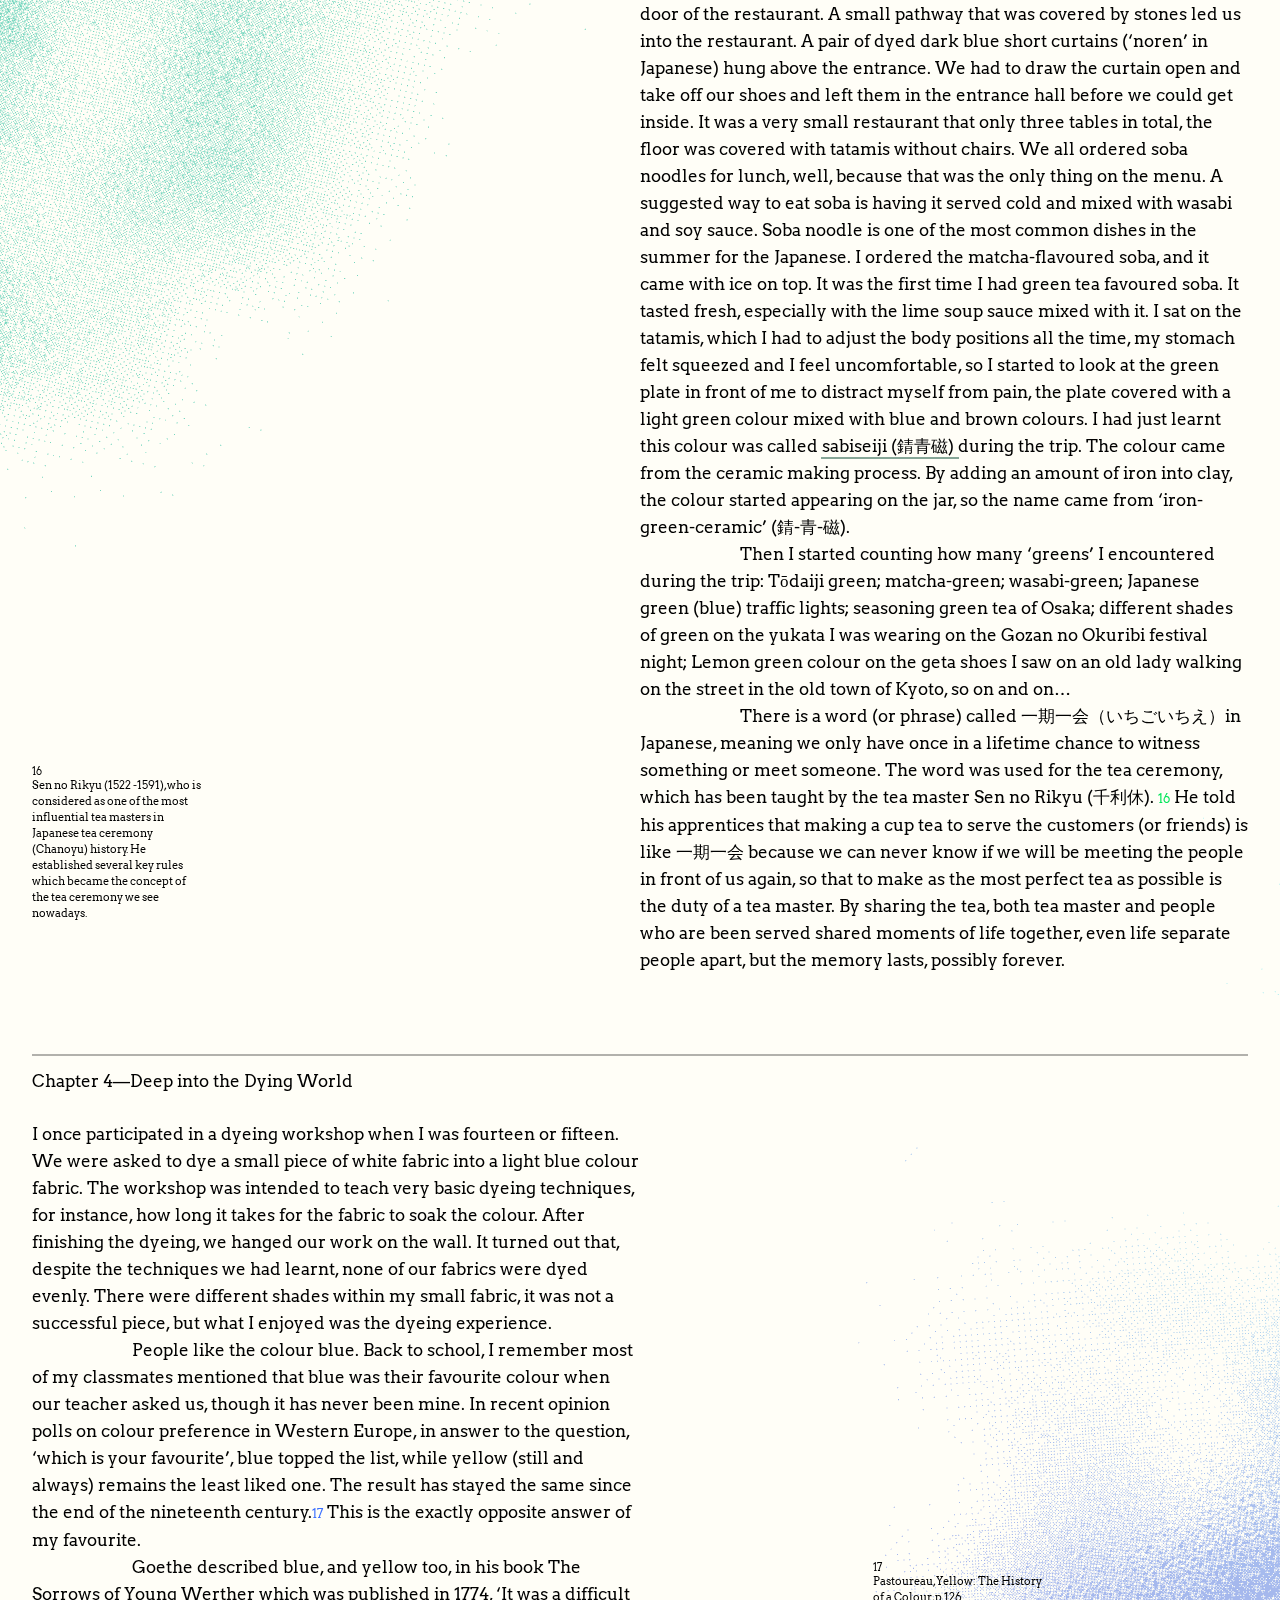
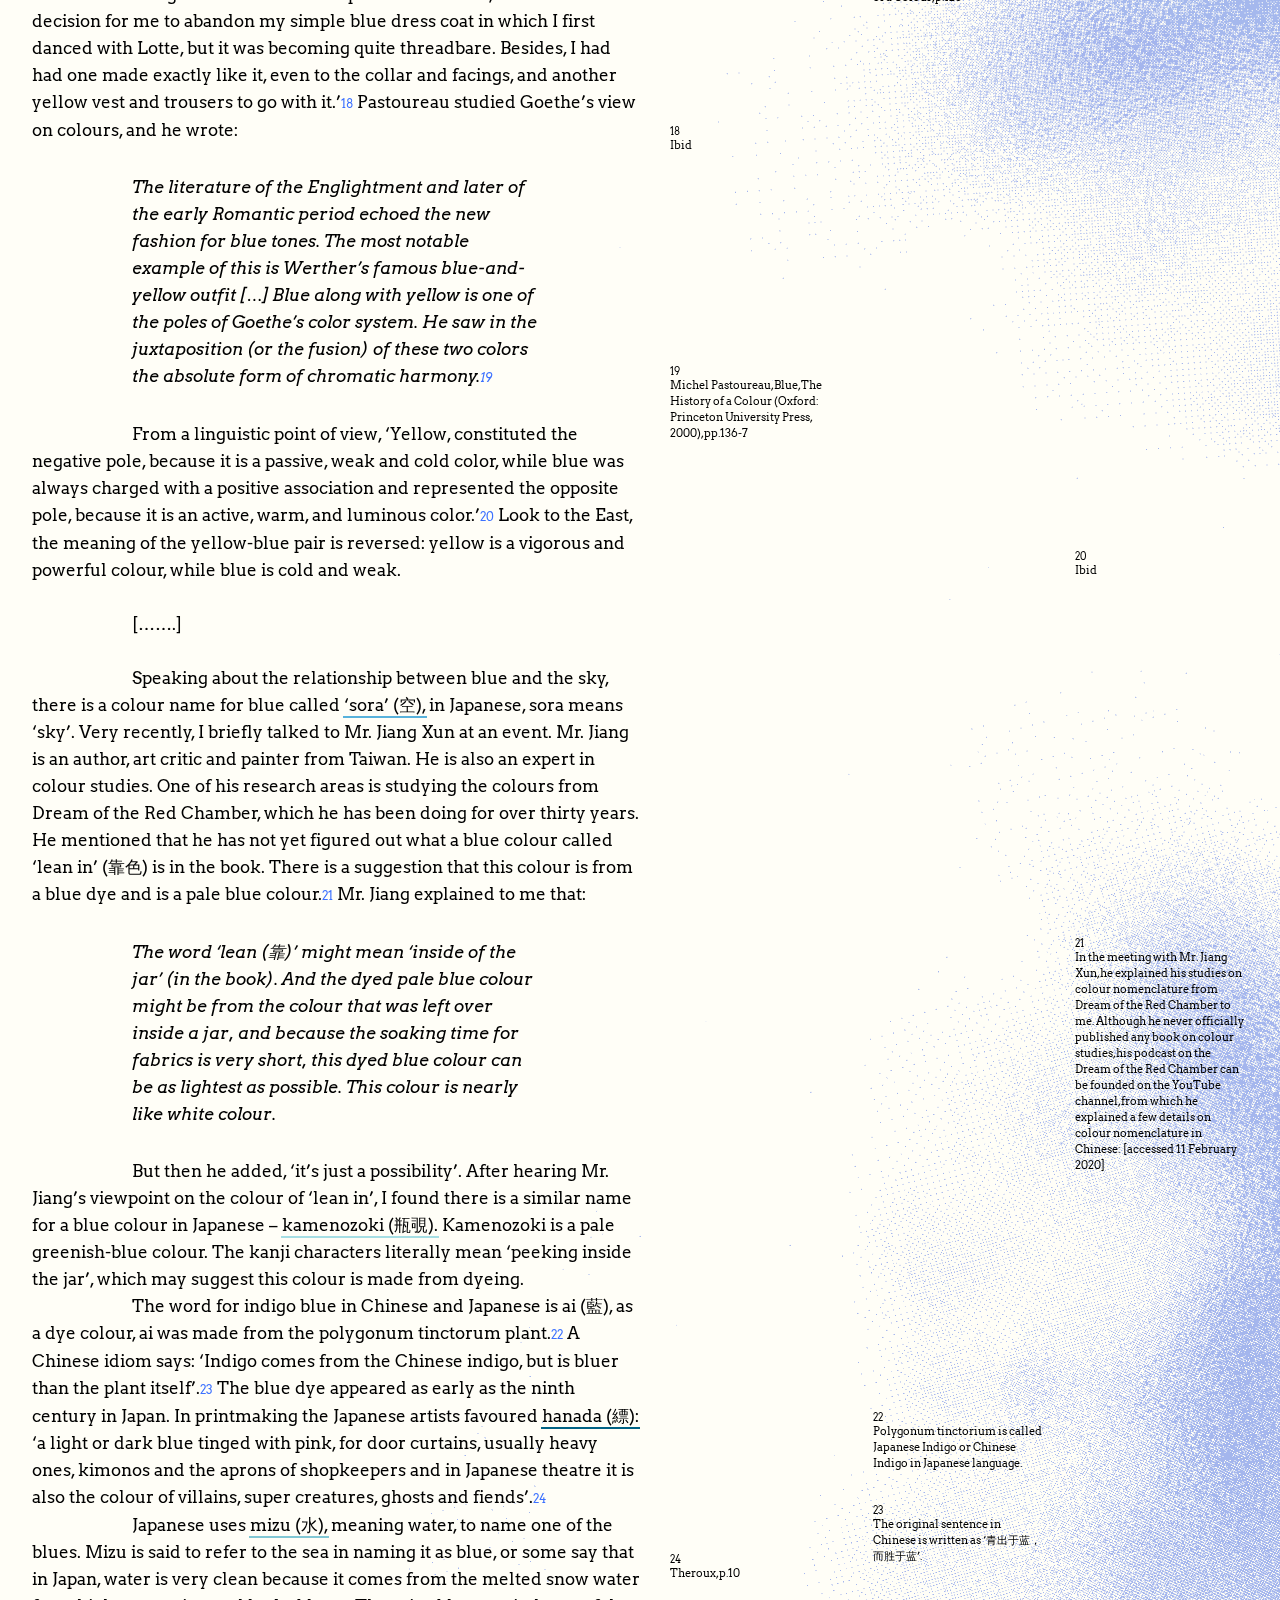
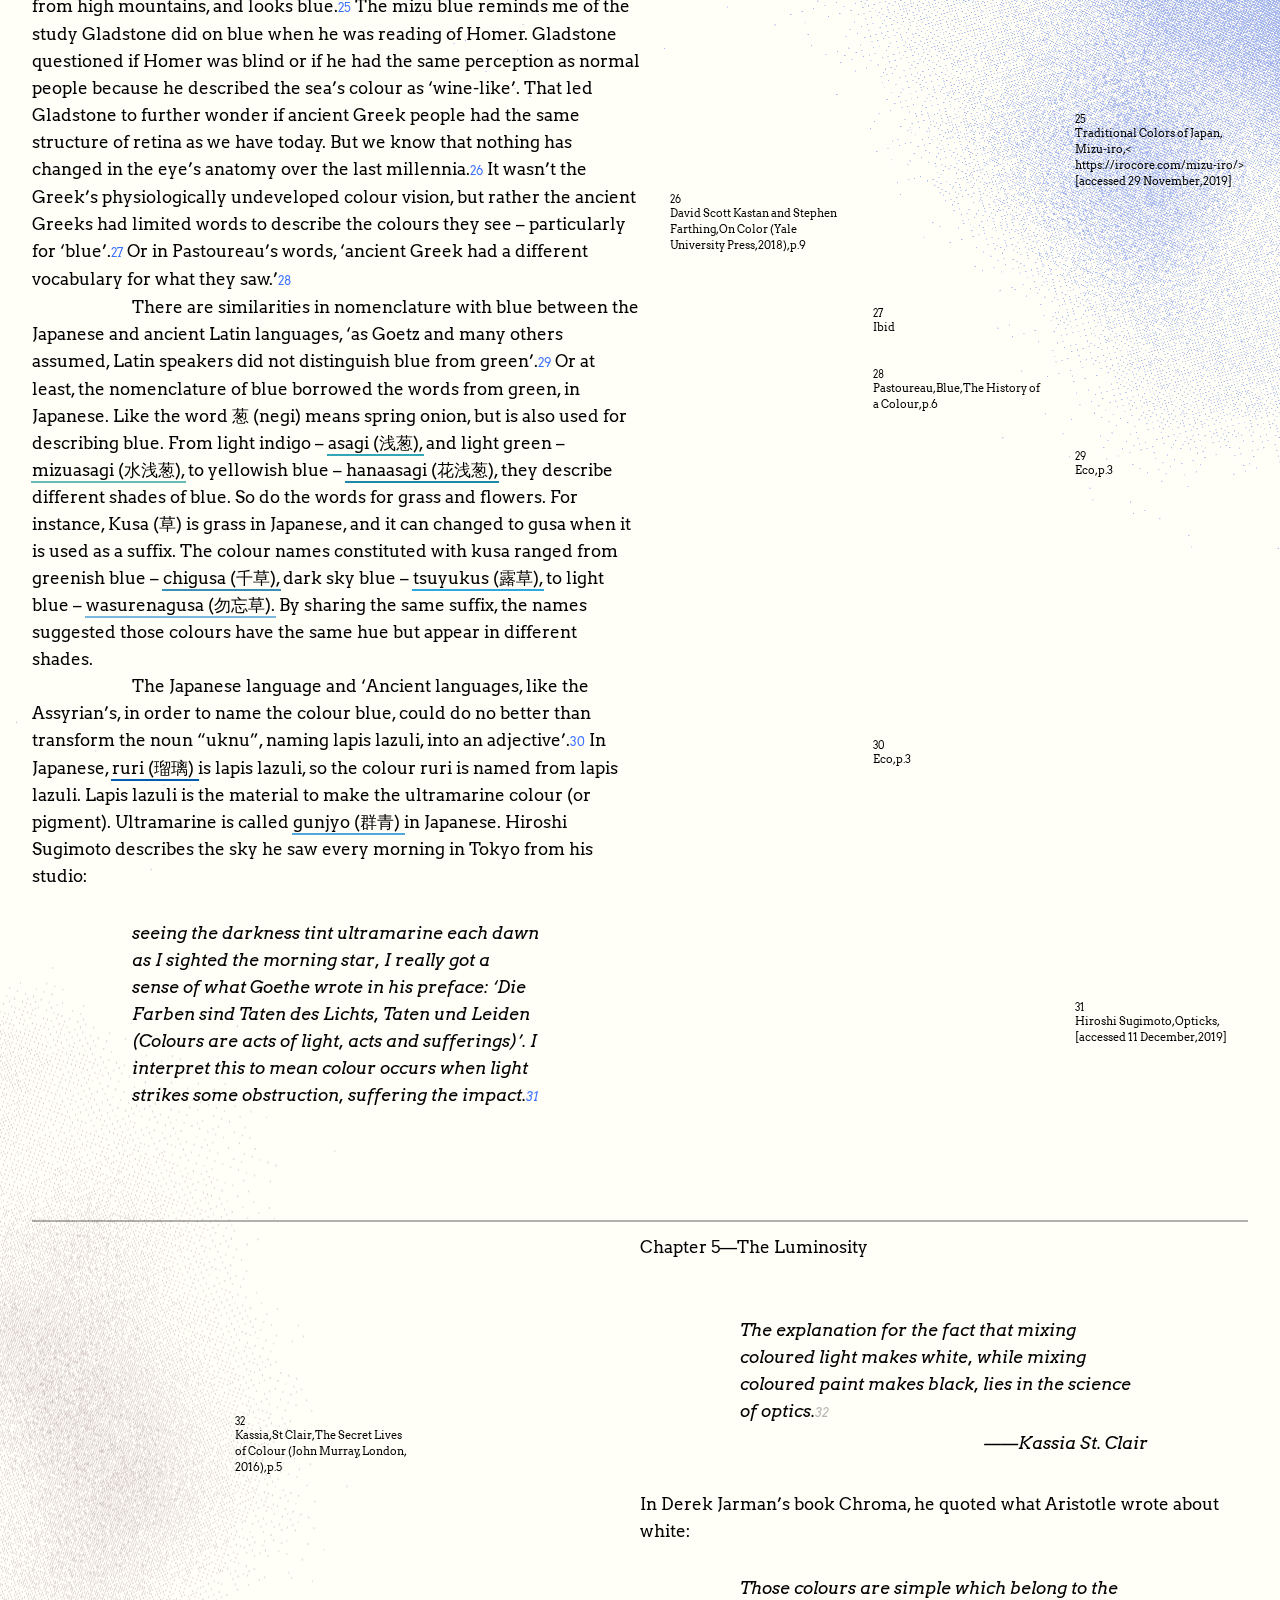
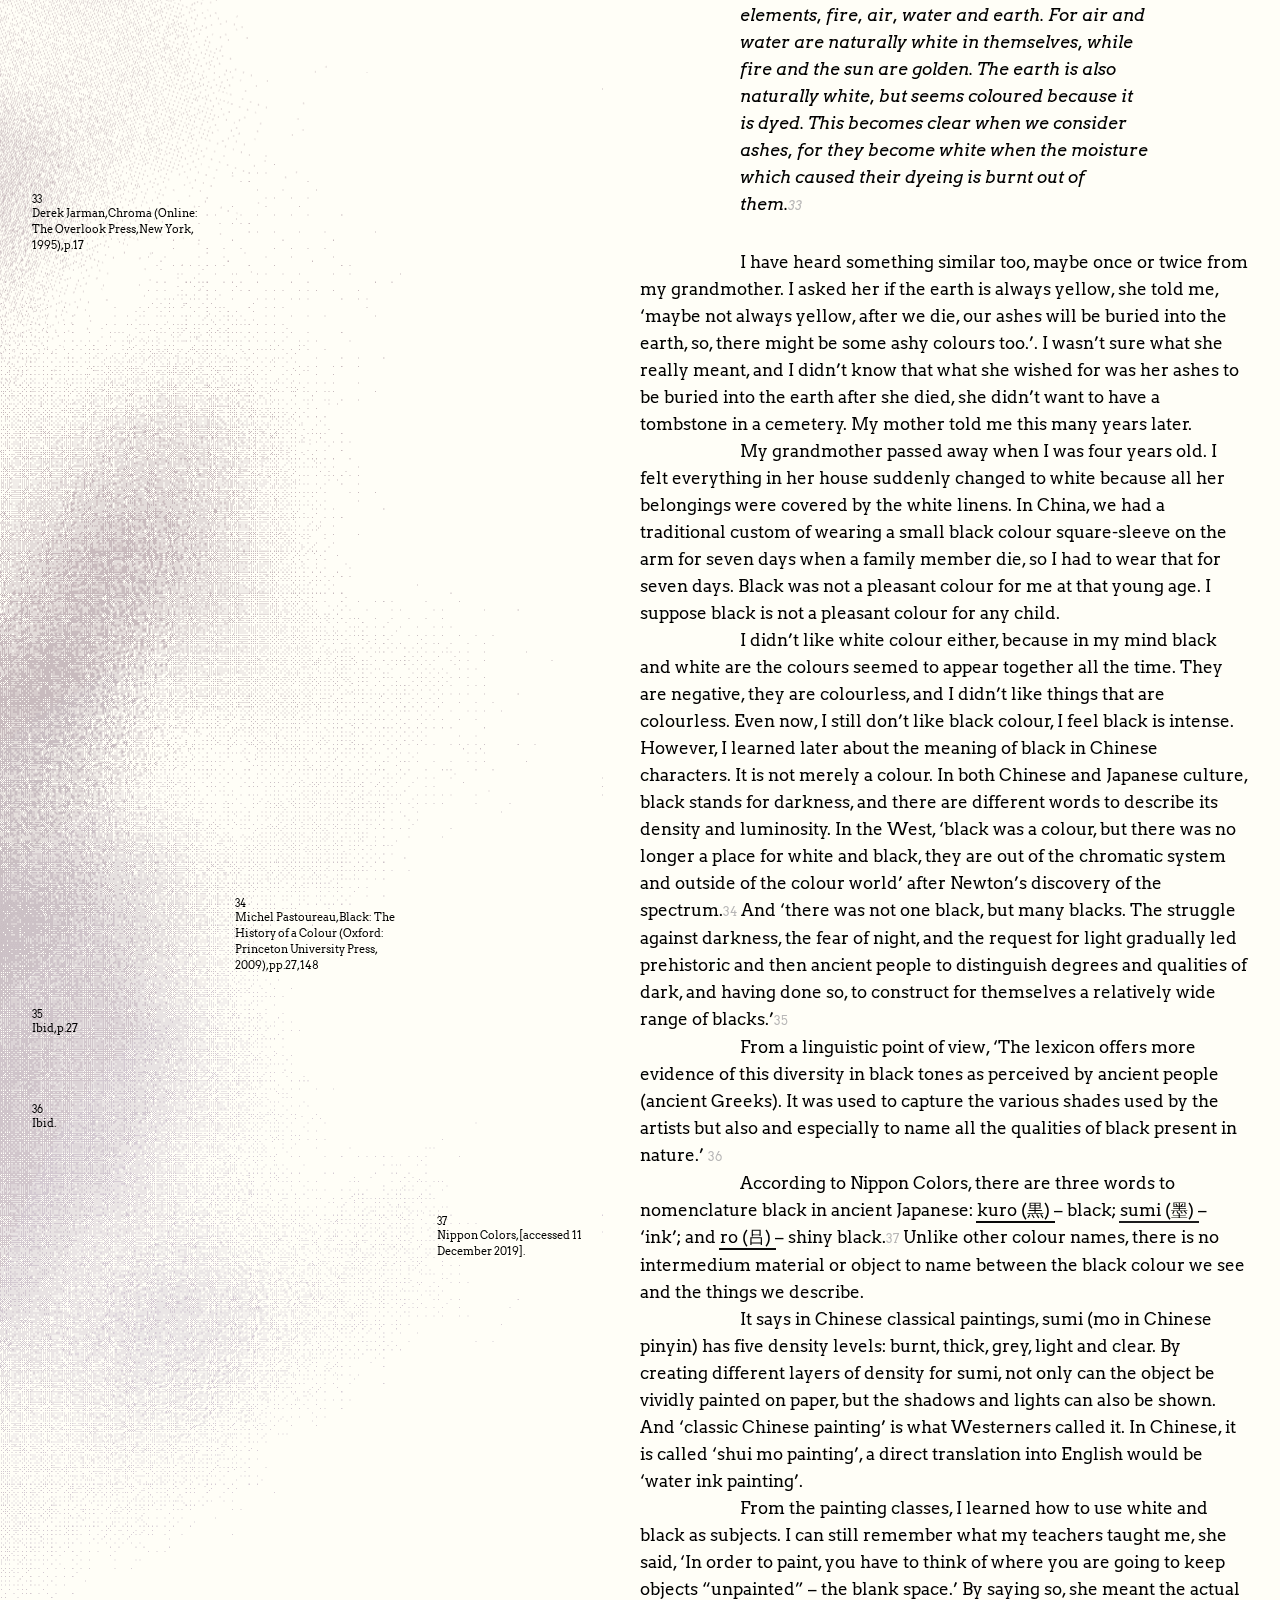
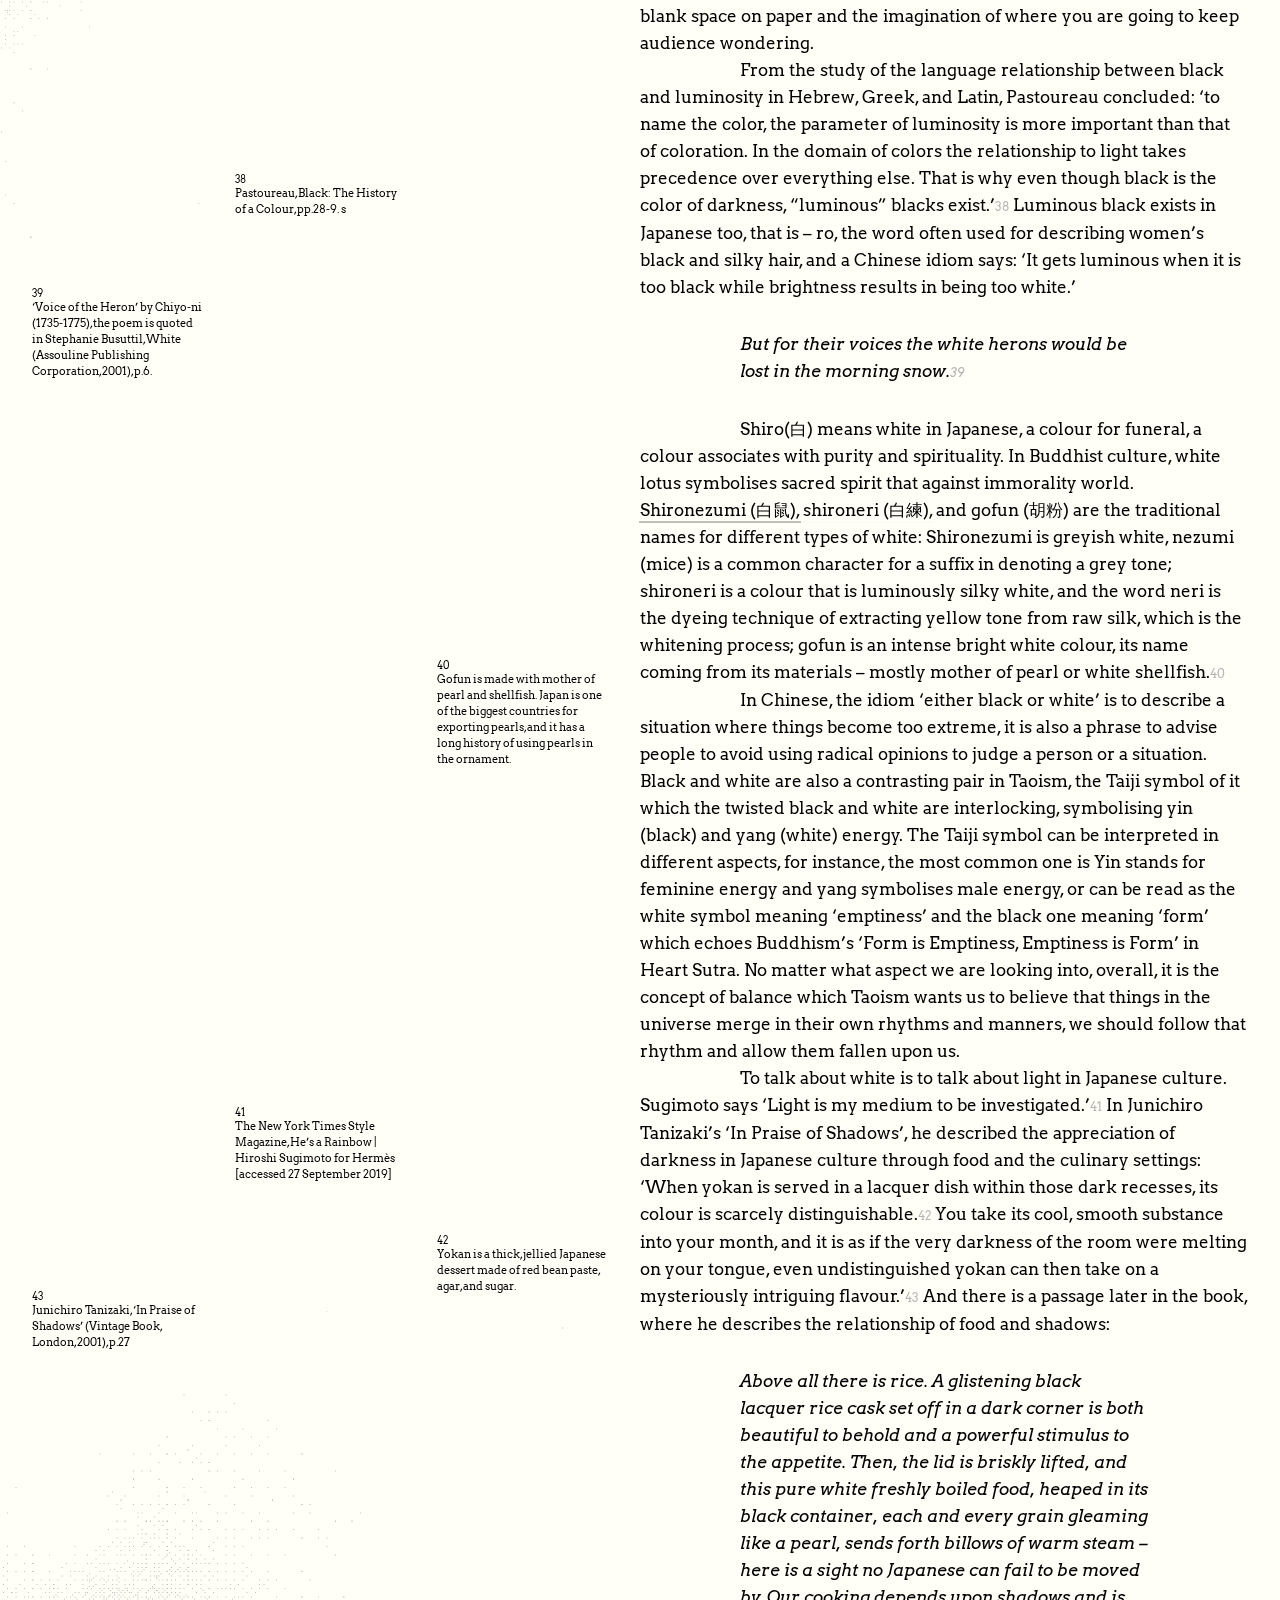
==== commit 47c54a9d: "Finished except one lasat change" ====
--- a/index.html
+++ b/index.html
@@ -29,7 +29,7 @@
     </div>
     <ul class="mobile-list">
       <li><a href="#main">Text</a></li>
-      <li><a href="./color.html">Colour</a></li>
+      <li><a href="./colours.html">Colours</a></li>
       <li><a href="./yuanxiao.html">Yuan Xiao</a></li>
     </ul>
     <section class="main-section" id="main">
@@ -106,7 +106,7 @@
         </div>
         <div class="mobile-nav-wrapper">
           <div class="mobile-left">
-            <a href="./color.html">Colour</a>
+            <a href="./colours.html">Colours</a>
           </div>
           <div class="mobile-right">
             <a href="./yuanxiao.html">Yuan Xiao</a>
@@ -121,35 +121,42 @@
         </div>
         <div class="right-link">
           <div class="right-link-inner-wrapper links-wrapper">
-            <a href="./color.html">Colour</a>
+            <a href="./colours.html">Colours</a>
           </div>
         </div>
       </div>
     </section>
     <!-- Abstract Section -->
     <section class="abstract-section" id="abstract">
-      <h2 class="chapter-title">Abstract</h2>
+      <!-- <h2 class="chapter-title">Abstract</h2> -->
       <p class="para-text">
-        What is your sky-blue colour? Japanese’s nomenclature of traditional
-        colour shows us a different view about the world we see. The Japanese
-        names a bright blue colour as ‘sky blue’ – sora (空), and a light blue
-        colour as ‘water’–
+        What is your sky-blue colour? How are the colours named in your
+        language? In Japanese, they name blue colours as ‘sky blue’ — sora (空),
+        or as ‘water’ —
         <span class="magic-fade"
           ><span class="magic-box color-1">mizu (水)</span></span
-        >. The nomenclature for colours in Japanese is not only from nature or
-        materials they use in daily life, but also from the ingredients and
-        techniques used in the dye industry, or even the family names that are
-        associated with the discovery history of the related colours, and there
-        are more names that rather imply a derivation from Buddhist philosophy.
-        The Japanese language, which was developed and transformed from
-        traditional Chinese is aesthetic, philosophical and precise. The colour
-        names in Japanese are a proof not only of the aesthetic language itself,
-        but also a social phenomenon of Japanese culture. The essay will
-        elaborate on this by a presentation of the colours of red, yellow,
-        green, blue, black and white. From each chapter, readers will be guided
-        through the journey to understand not only the traditional colour
-        nomenclature in Japanese (日本の伝統色), but also the Japanese culture
-        via literature, poetry, and even personal memories.
+        >. Like Latin and other ancient languages, Japanese took the inspiration
+        from the natural environment that surrounded them or materials they used
+        in daily life; the ingredients and techniques used in the dye industry;
+        or the family names that are associated with the discovery of certain
+        colours. But what differentiates colour nomenclature in Japanese from
+        other languages is perhaps that they are a derivation from Buddhist
+        philosophy. As I researched traditional colour nomenclature in Japanese
+        (日本の伝統色), I looked into memories from childhood and tried to
+        understand how they linked the colour names in Japanese, as well as how
+        colour nomenclature affects me in terms of perceiving, feeling, and
+        describing colours in my writing practice. However, as Derek Jarman once
+        said, ‘I know that my colours are not yours. Two colours are never the
+        same, even if they’re from the same tube. Context changes the way we
+        perceive them’. Therefore, beyond my personal story, this research and
+        writing intends to encourage readers to think of the relationship
+        between colours and language as a cultural phenomenon for society as a
+        whole, and also to reflect them as an individual experience. This essay
+        elaborates on this through a presentation of the colours of red, yellow,
+        green, blue, black, and white. In each chapter, readers will be guided
+        through a journey to understand not only Japanese traditional colour
+        nomenclature (日本の伝統色), but also Japanese culture, via literature,
+        poetry, and personal memories.
       </p>
     </section>
     <!-- Chapter 1 -->
--- a/style/style.css
+++ b/style/style.css
@@ -482,6 +482,7 @@
 
 .nav-chapter-wrapper {
   display: inline-block;
+  margin: 0.4rem 0rem;
 }
 
 .nav-chapter-wrapper .nav-chapter-name-wrapper {
@@ -516,7 +517,7 @@
 
 .right-link {
   position: fixed;
-  right: -2rem;
+  right: -2.2rem;
   top: 50%;
   -webkit-transform: rotate(-90deg);
           transform: rotate(-90deg);
@@ -529,7 +530,7 @@
 }
 
 .left-link.left-color {
-  left: -2.1rem;
+  left: -2.5rem;
 }
 
 .left-link-inner-wrapper a,
@@ -570,7 +571,7 @@
 }
 
 .abstract-section {
-  min-height: 80vh;
+  min-height: 85vh;
   width: 95%;
   margin: auto;
   padding: 1.5rem 25% 8rem 0vw;
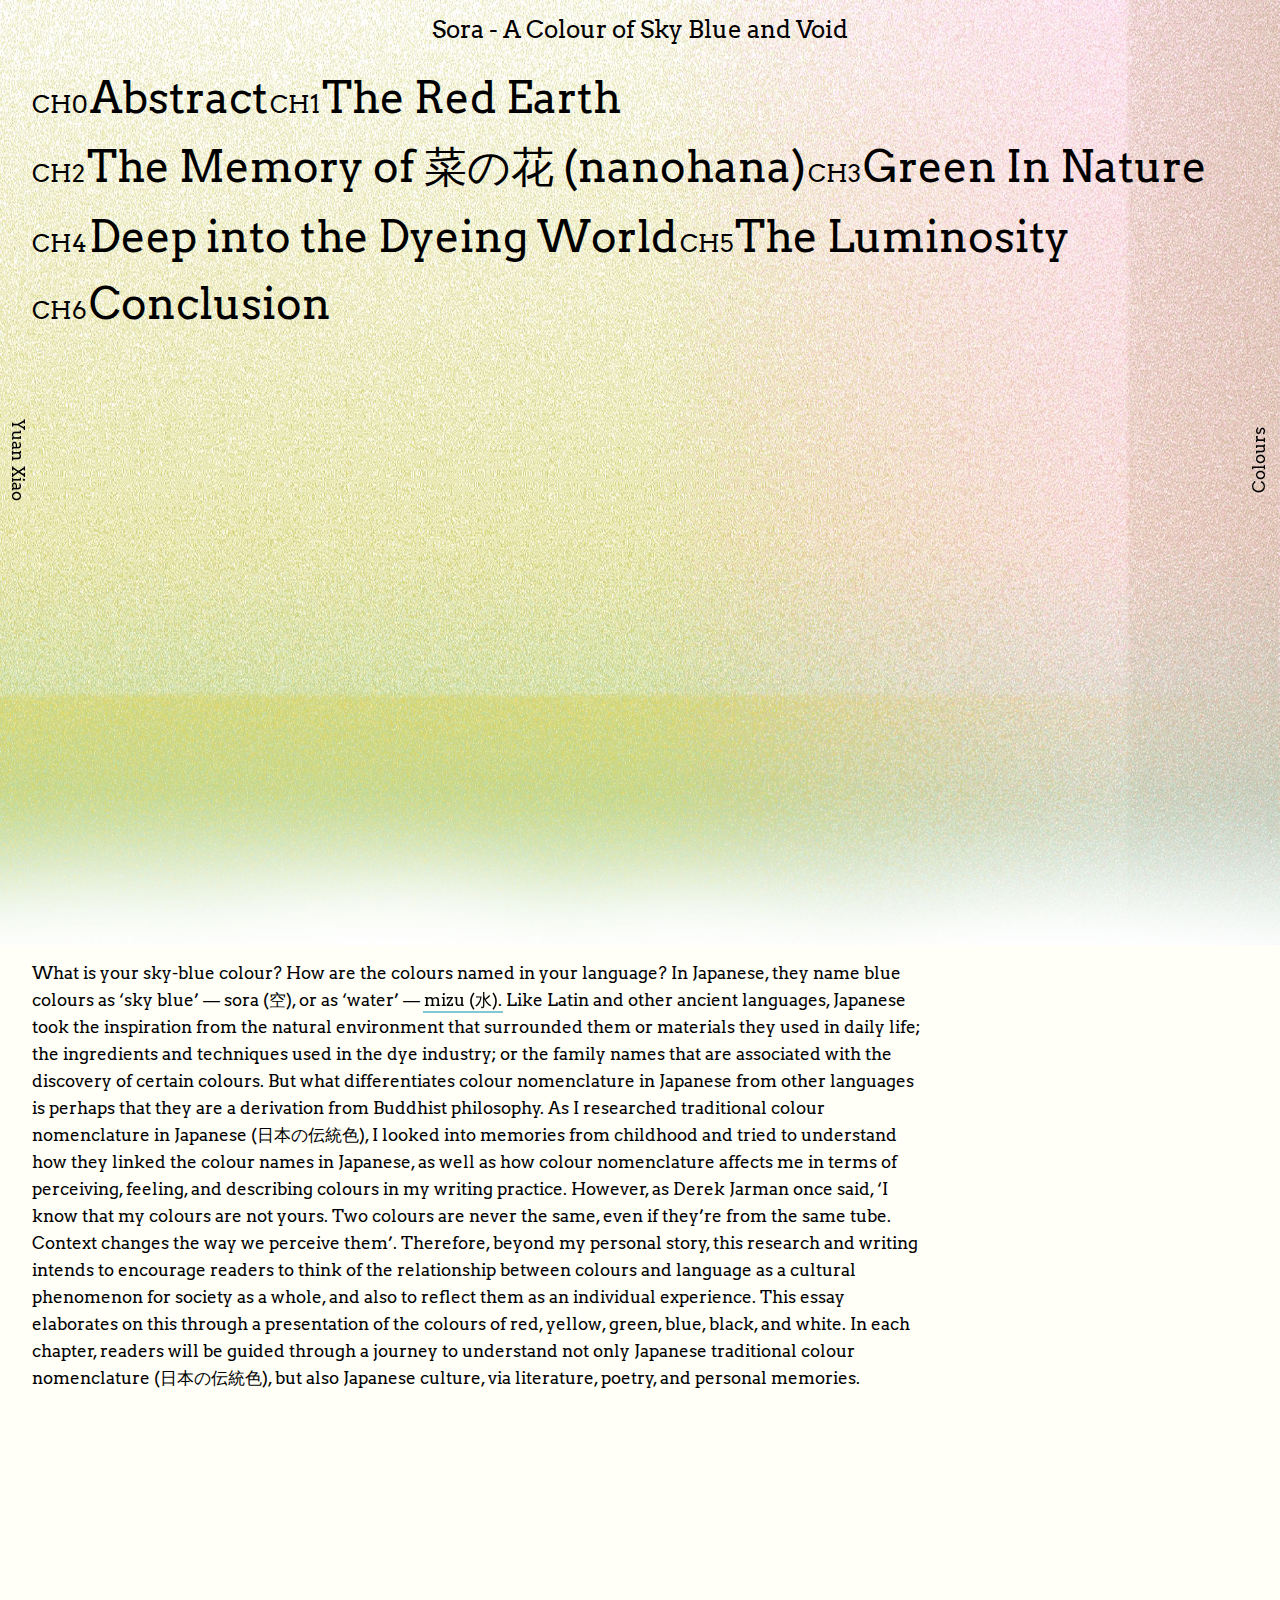
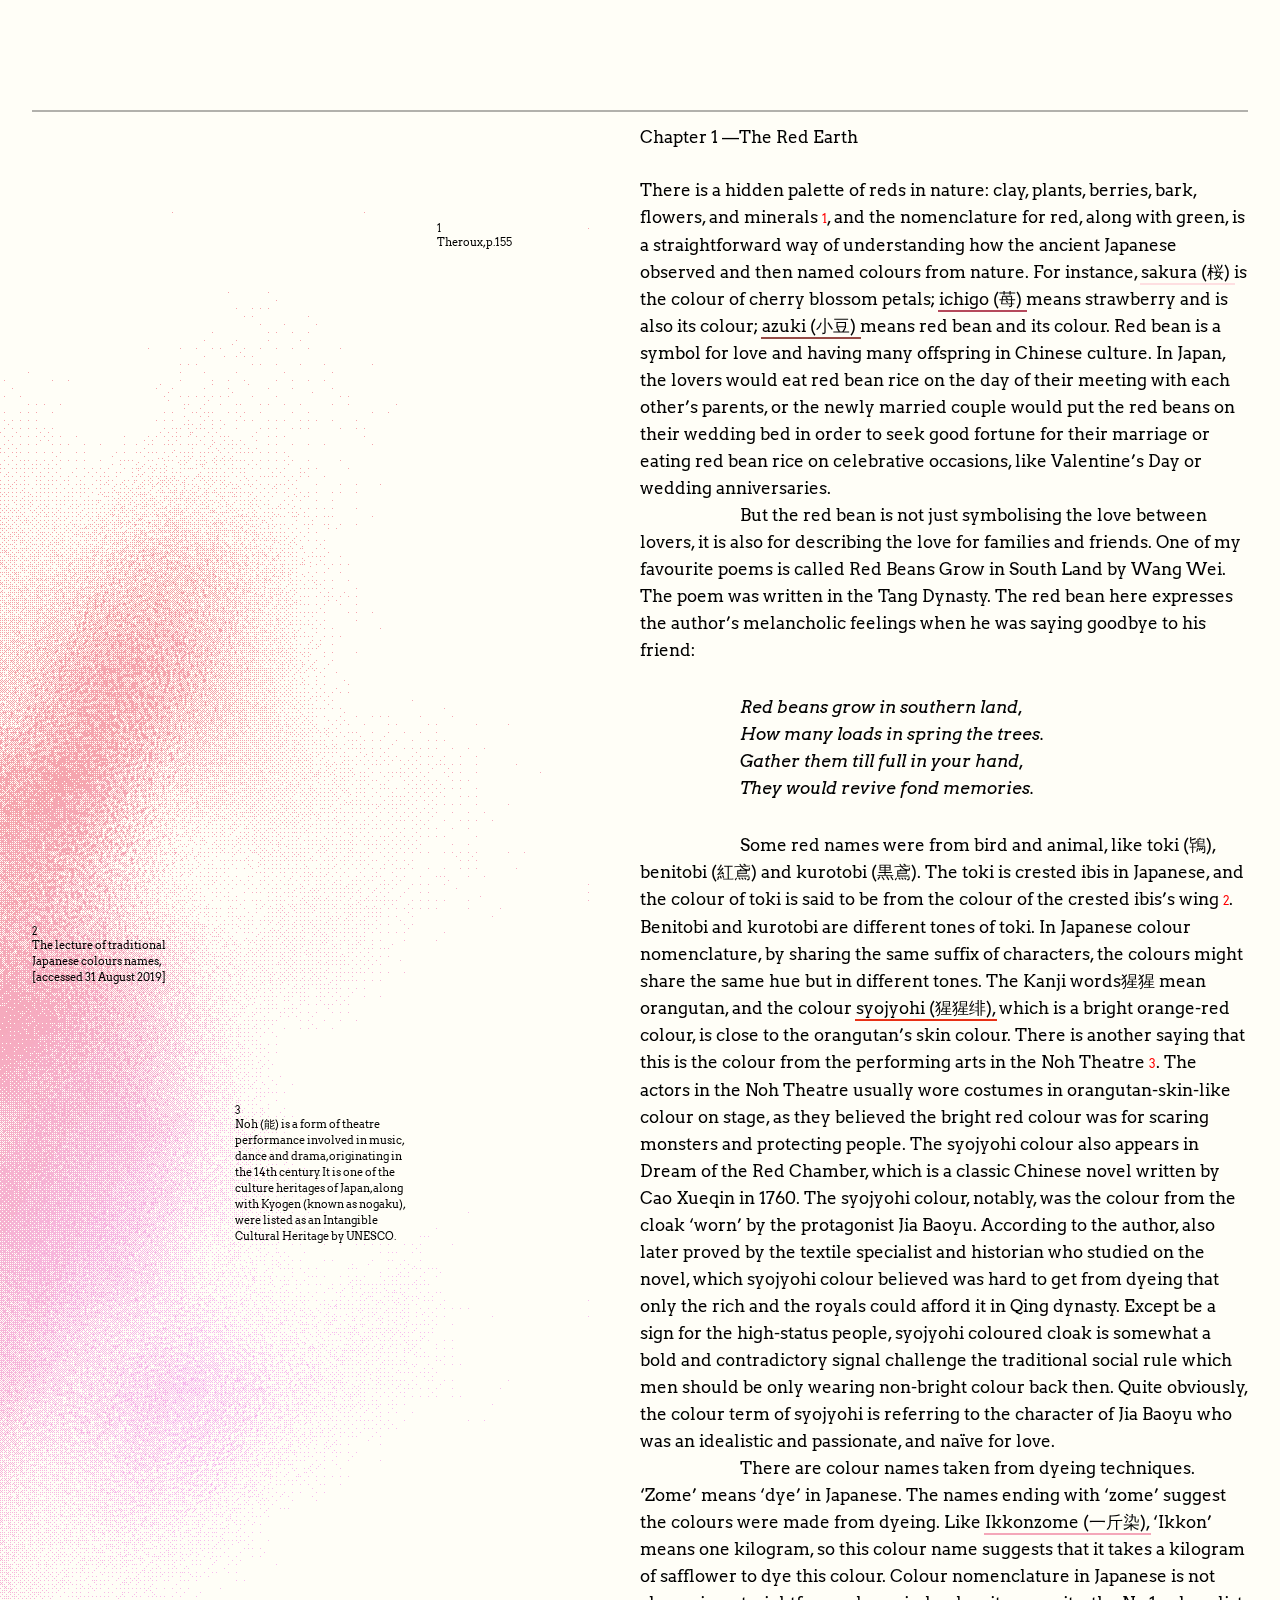
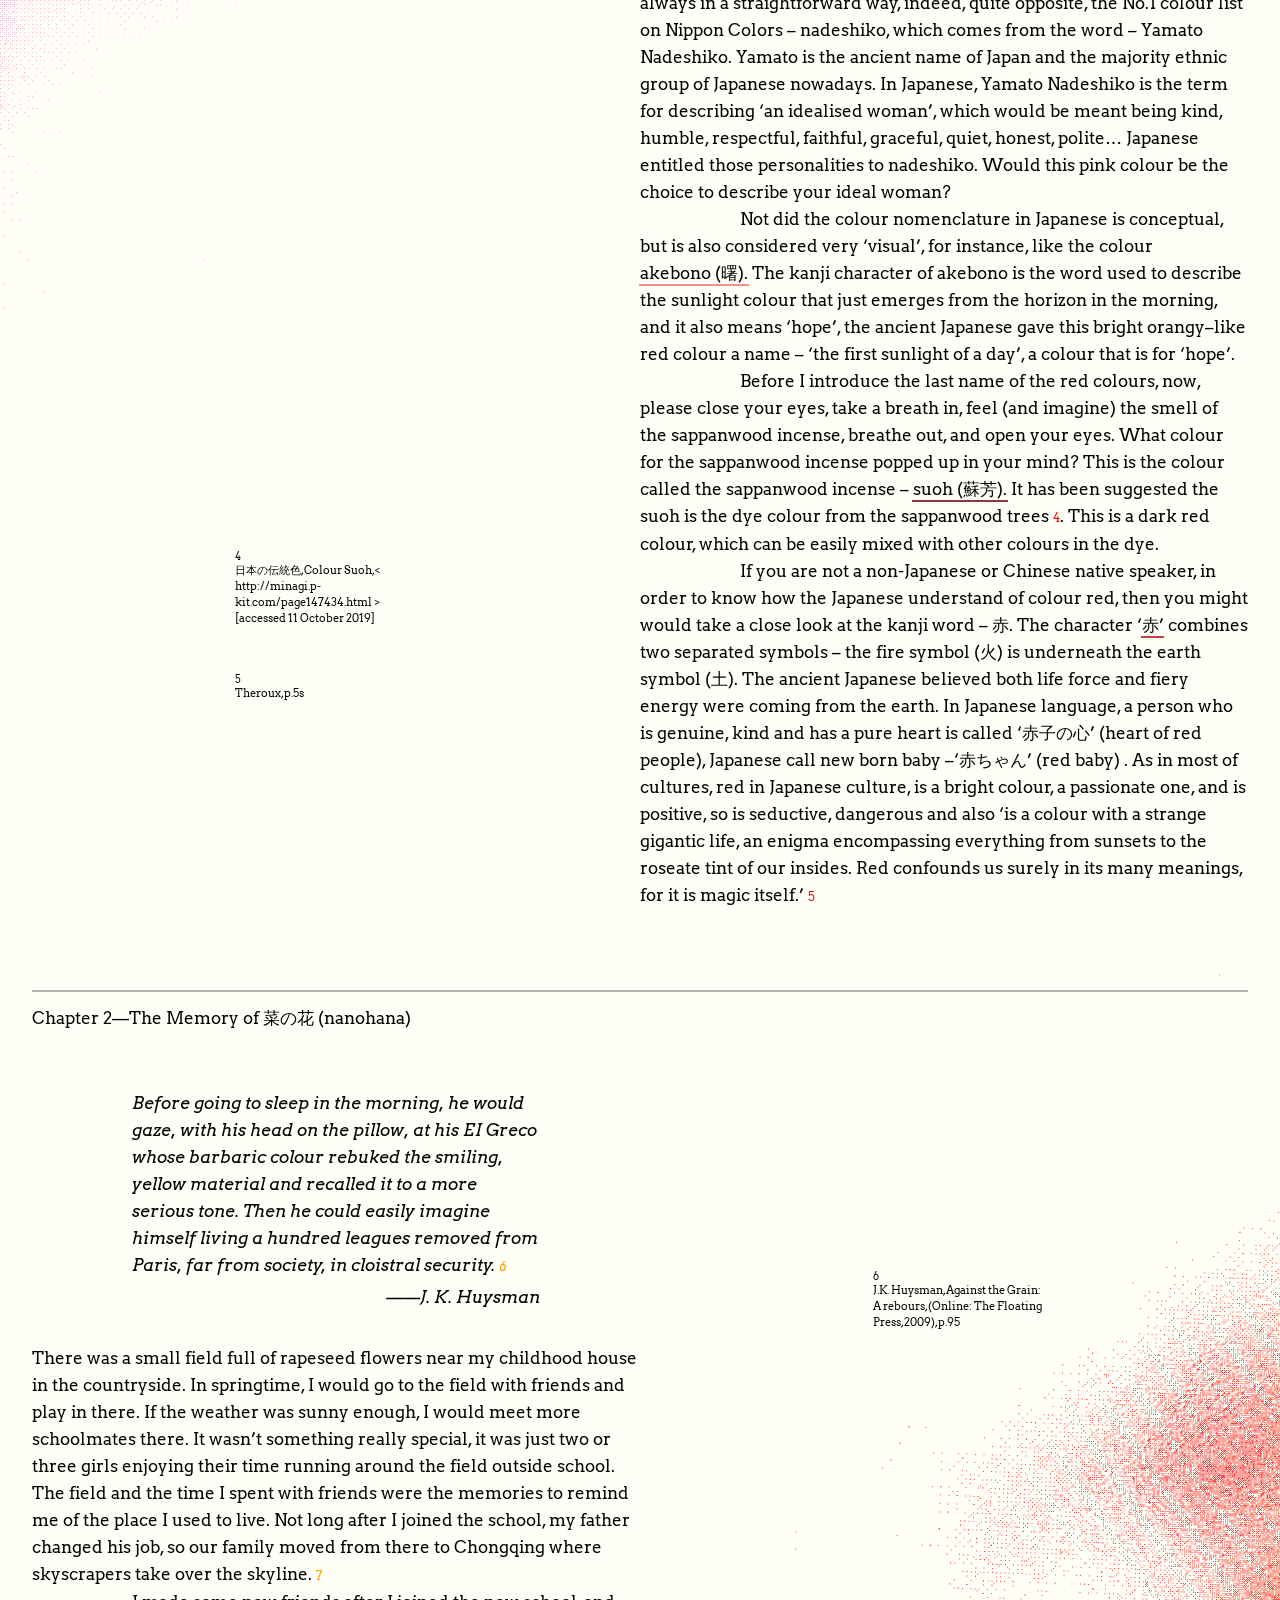
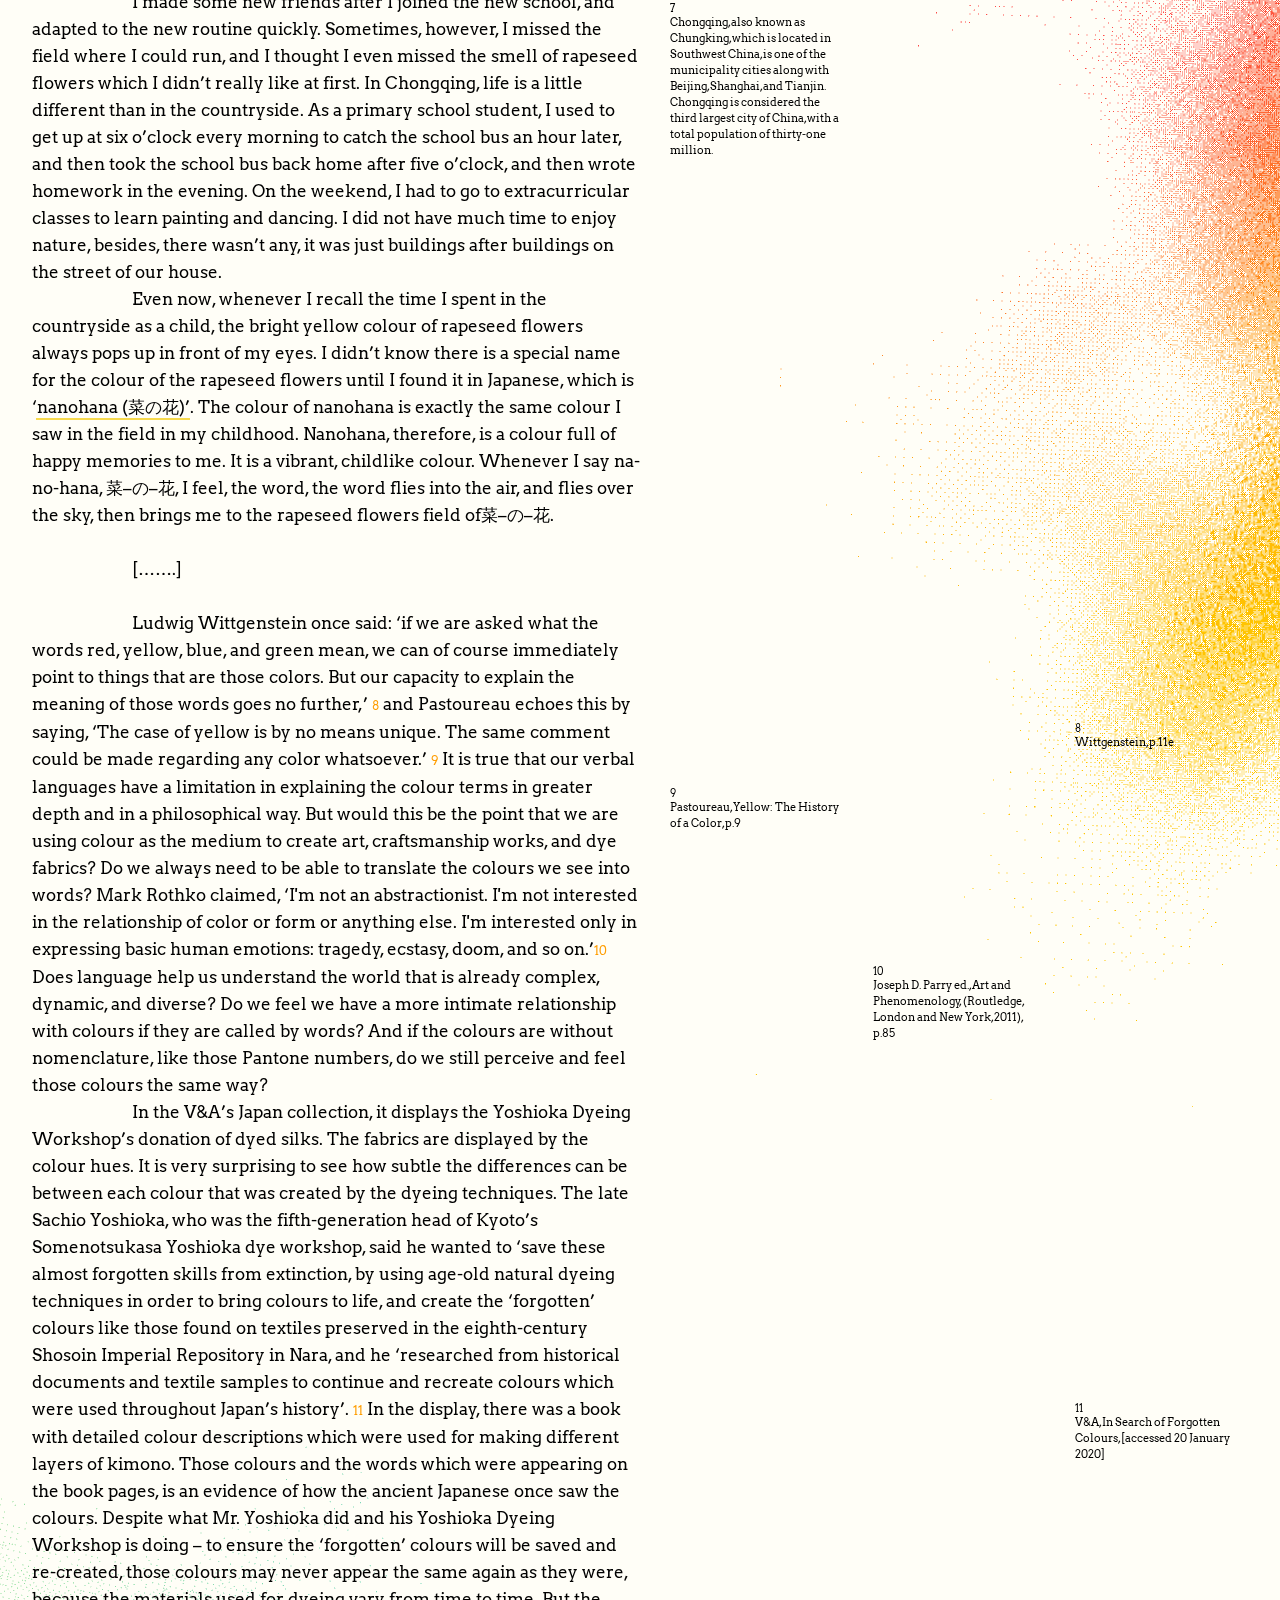
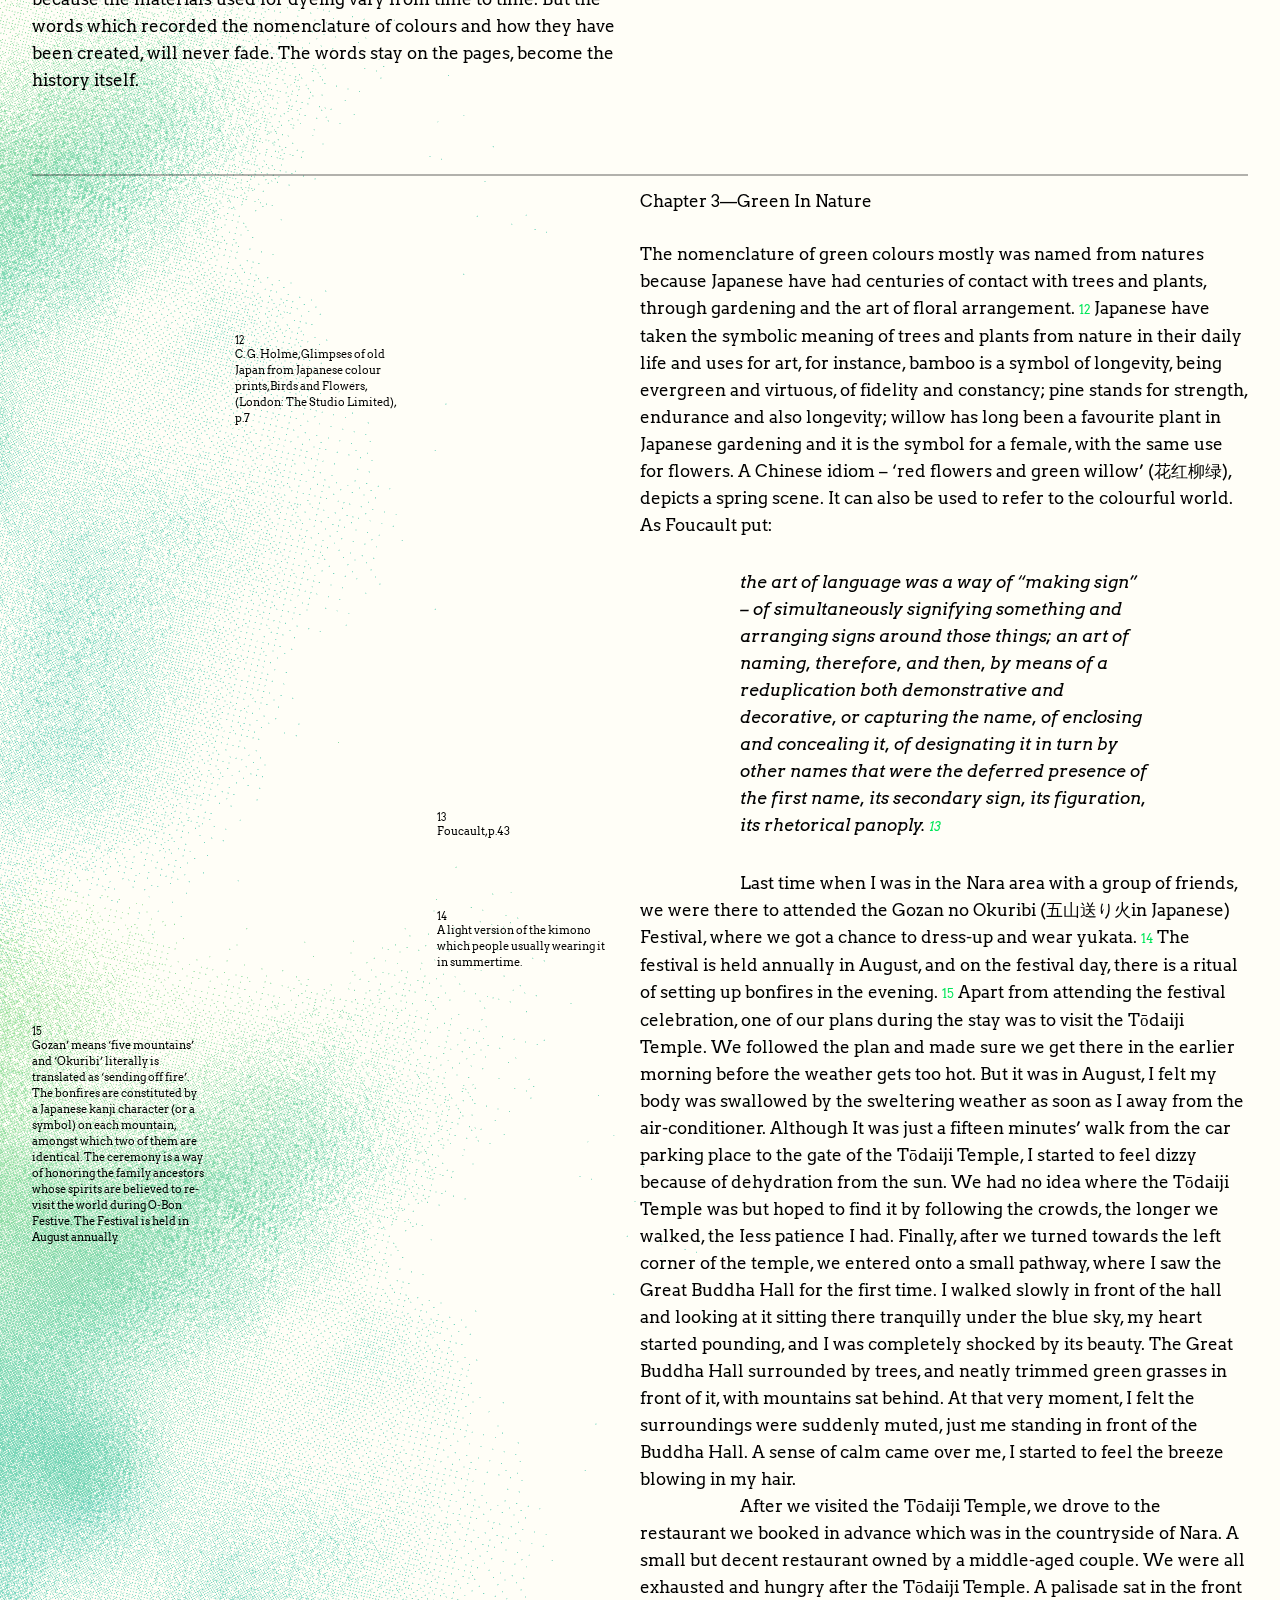
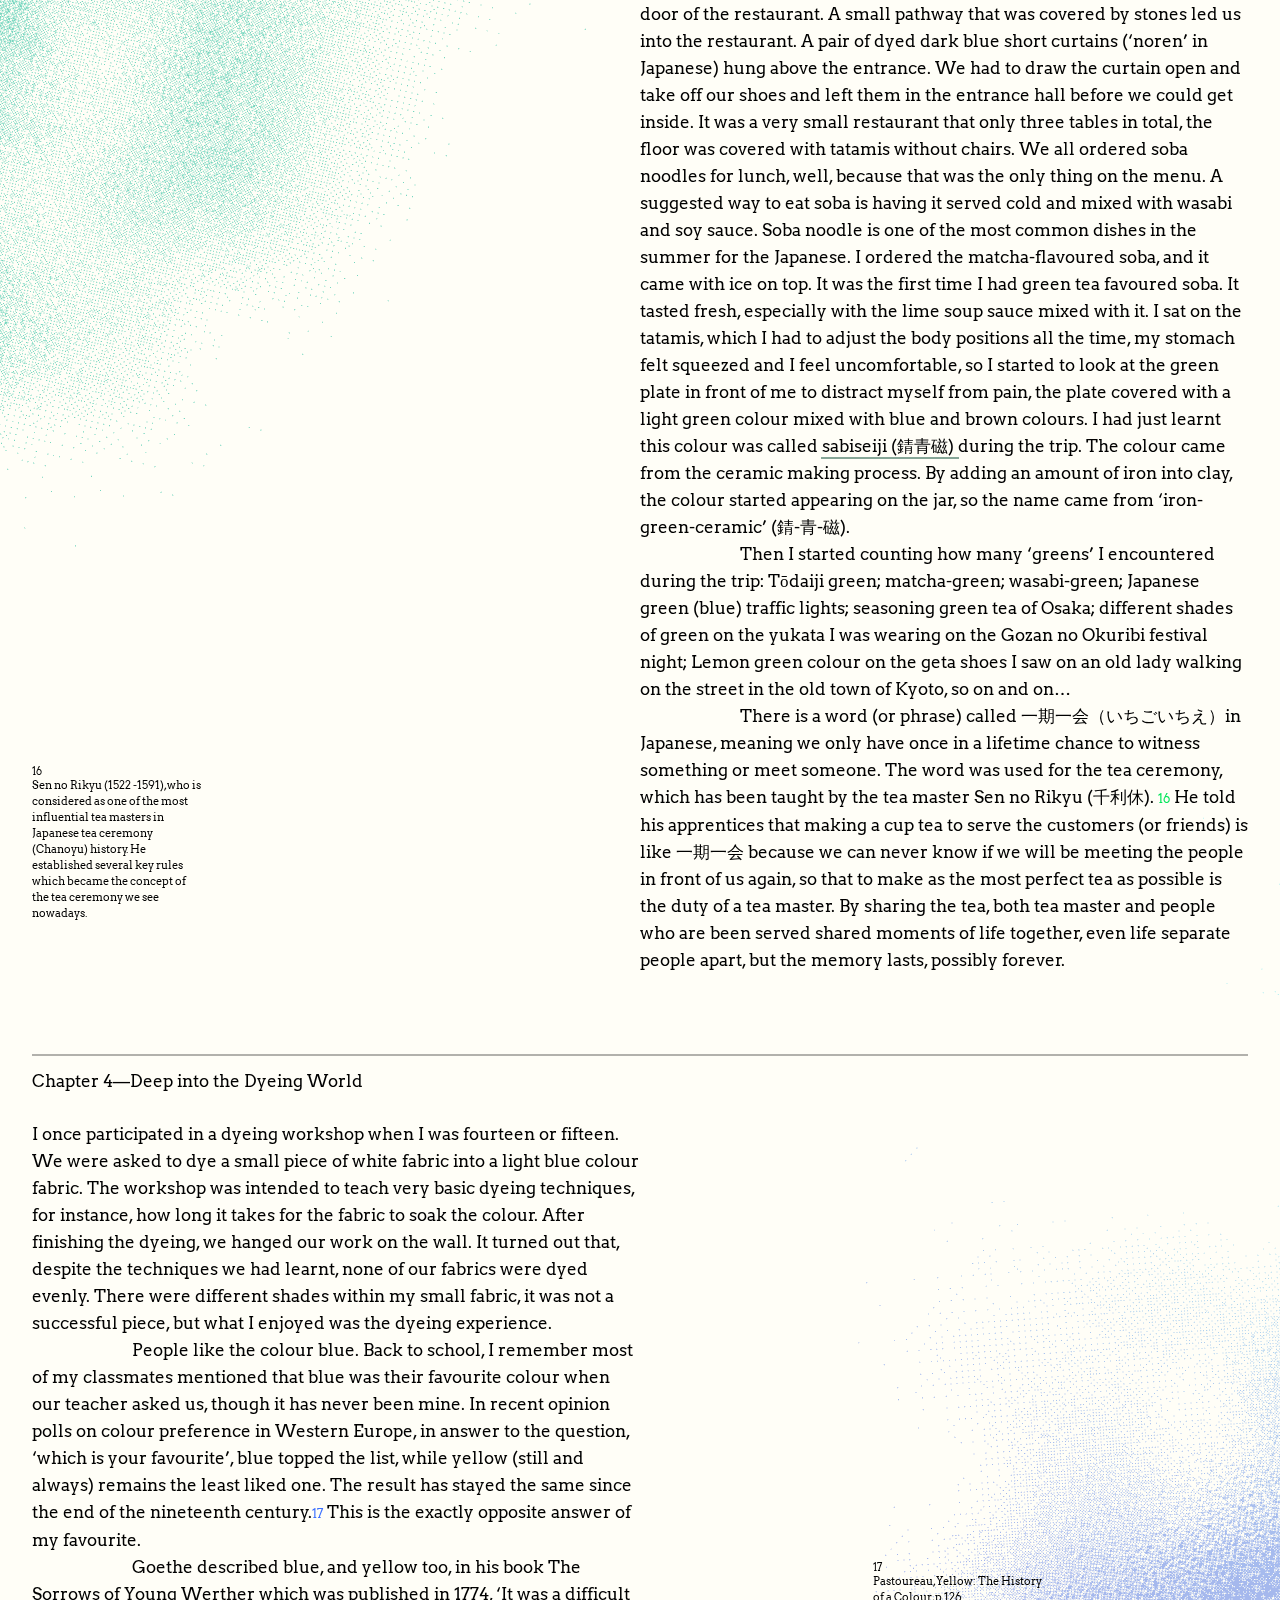
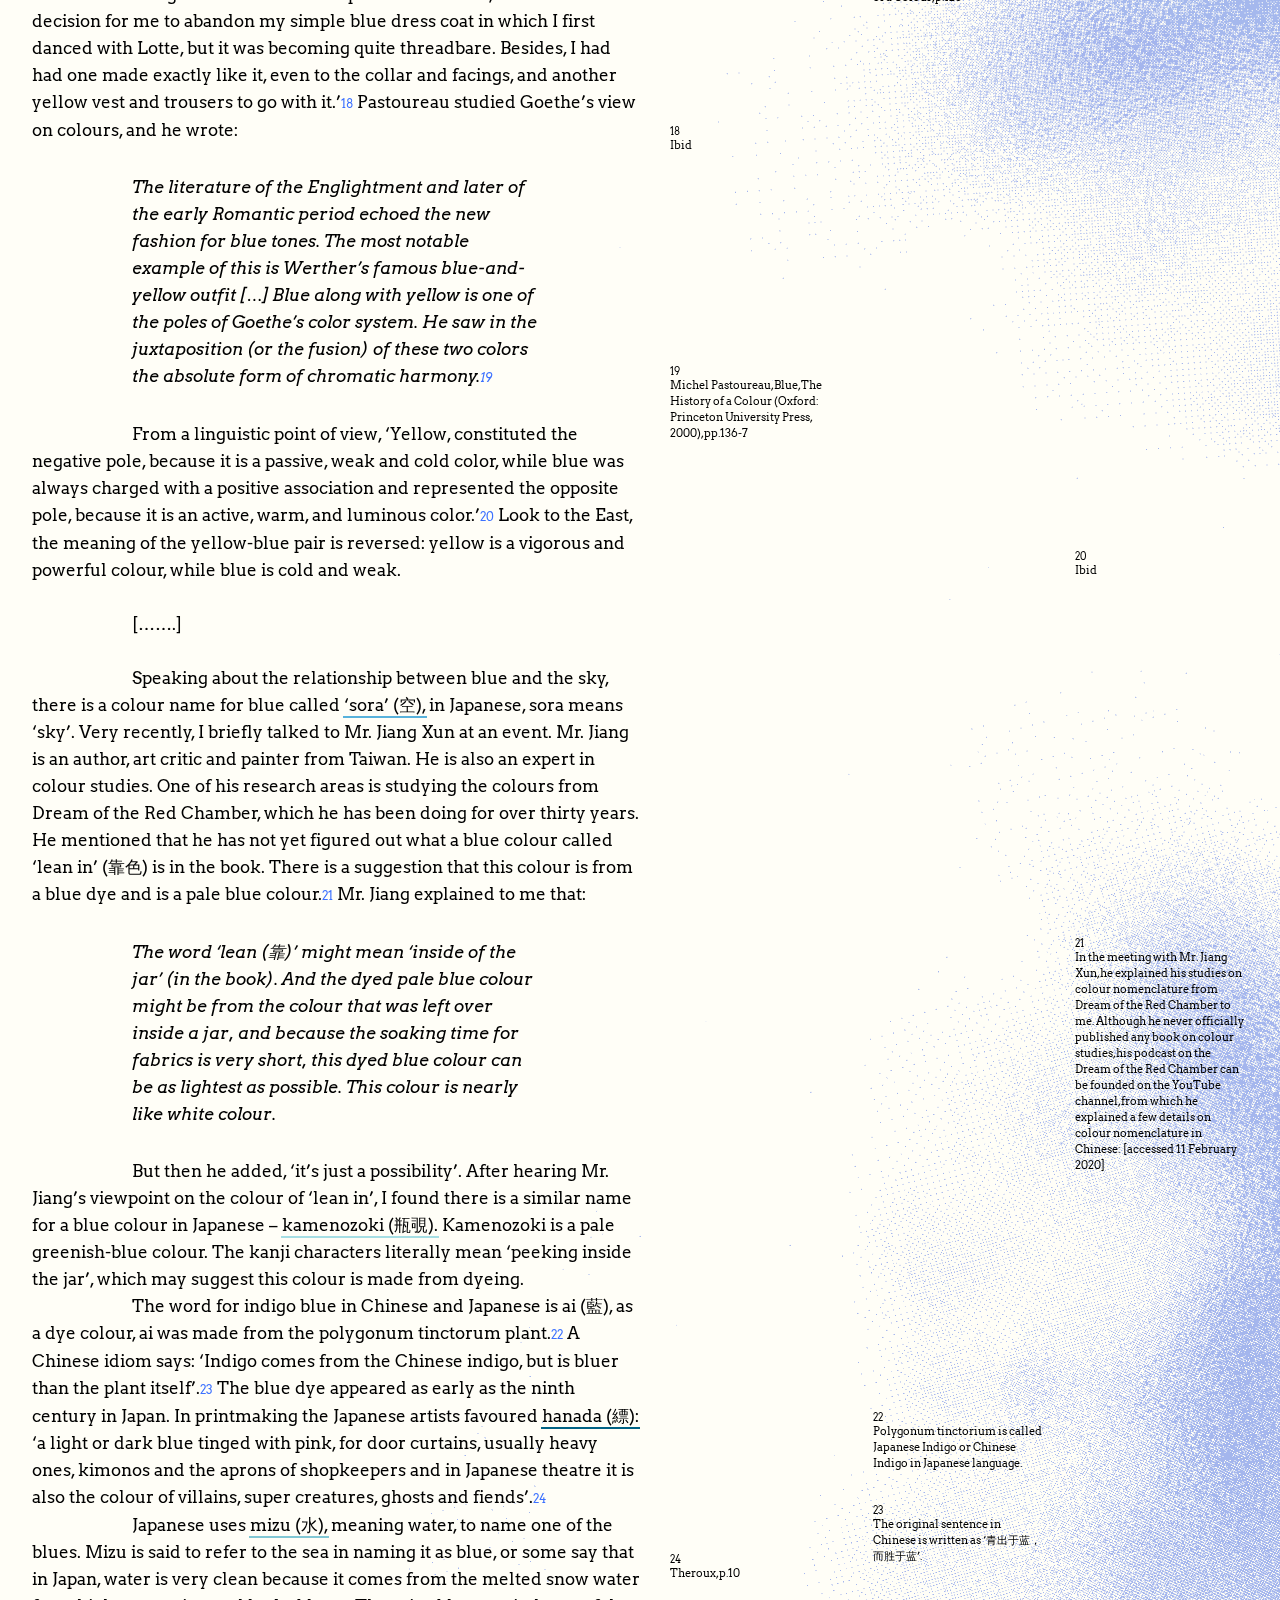
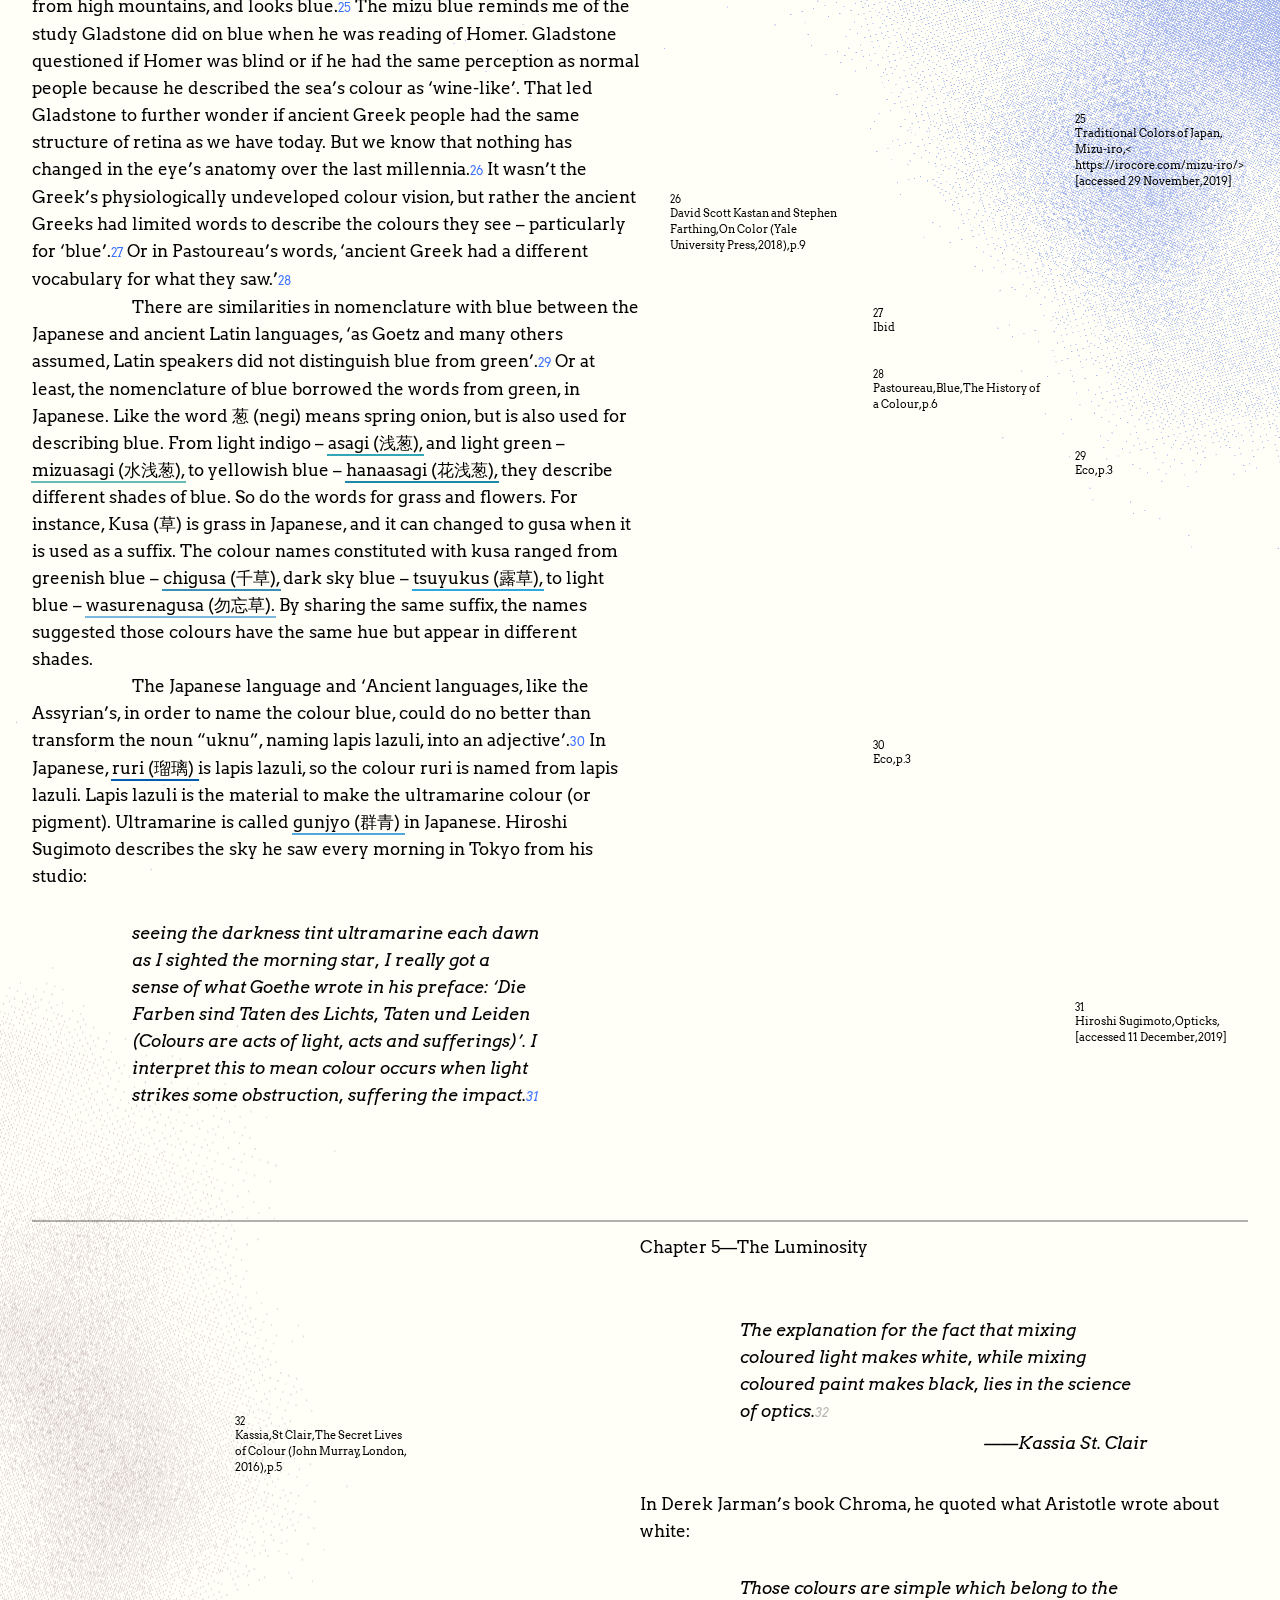
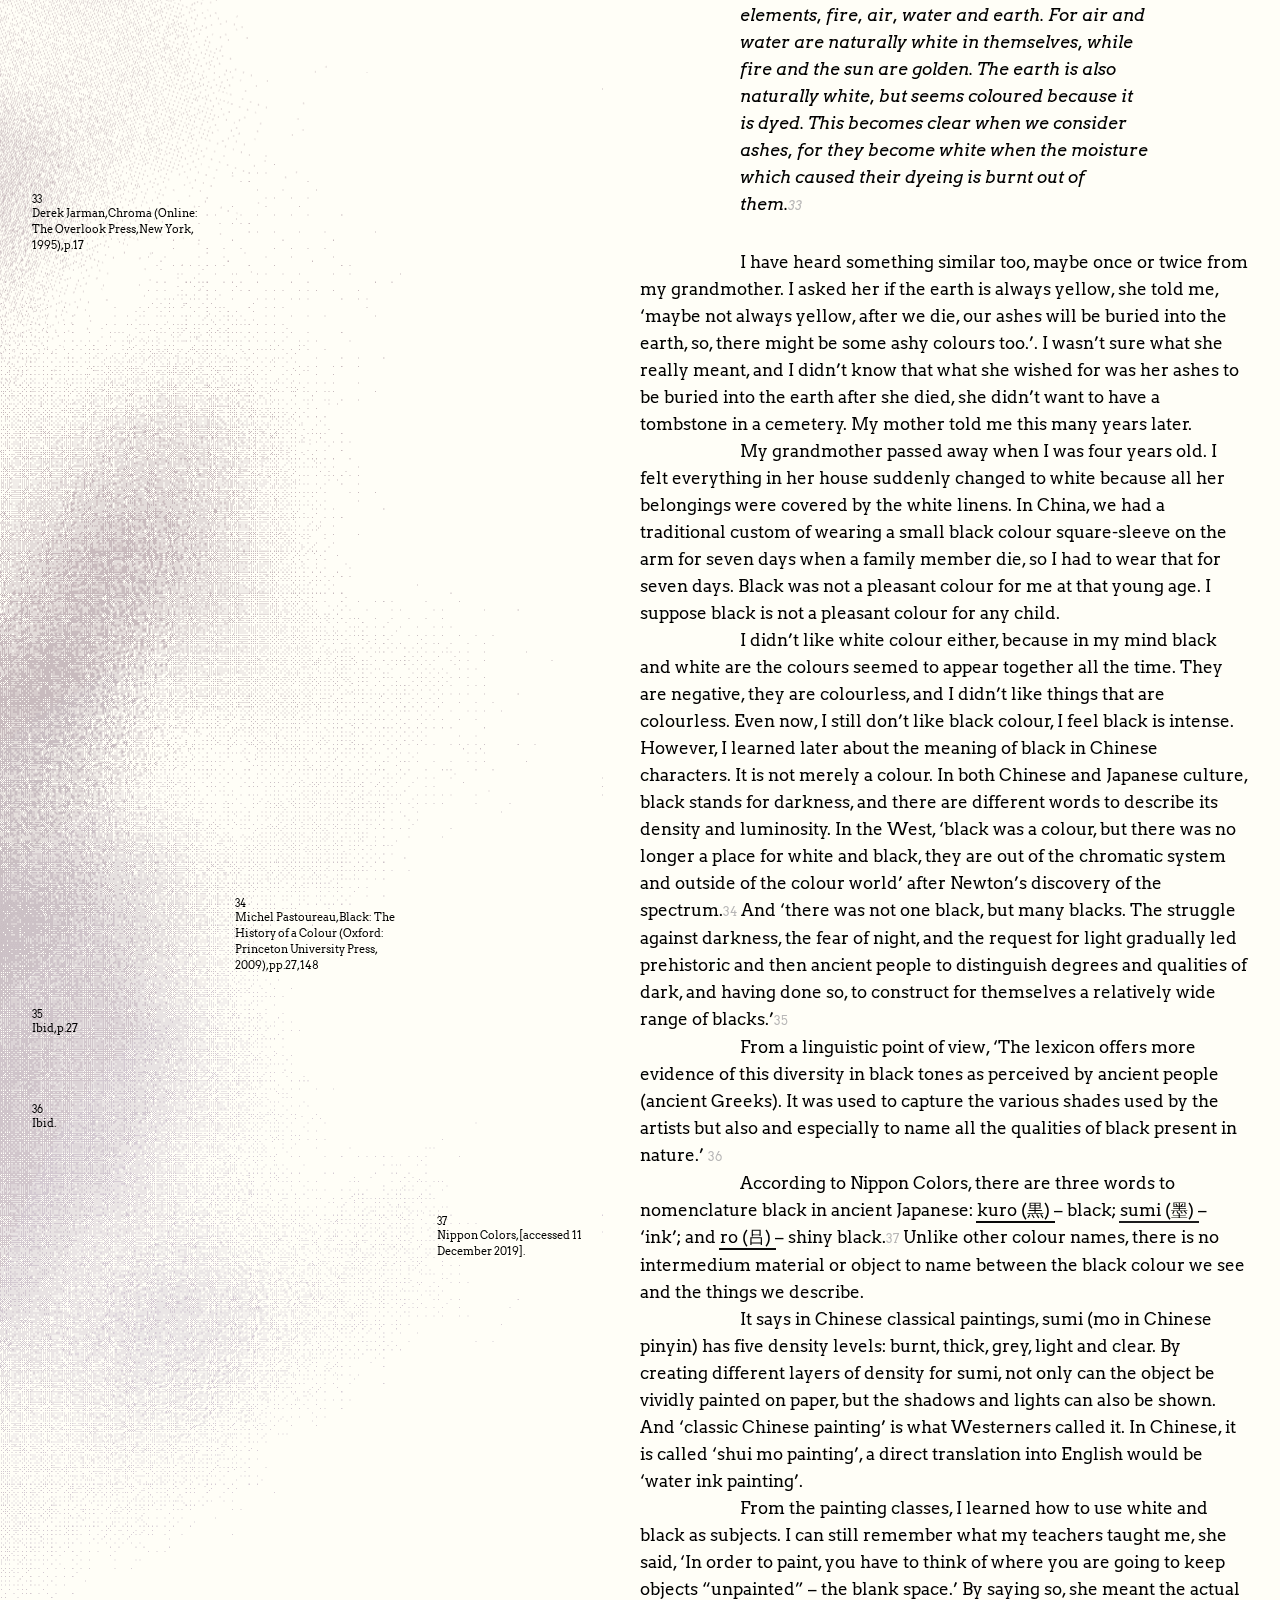
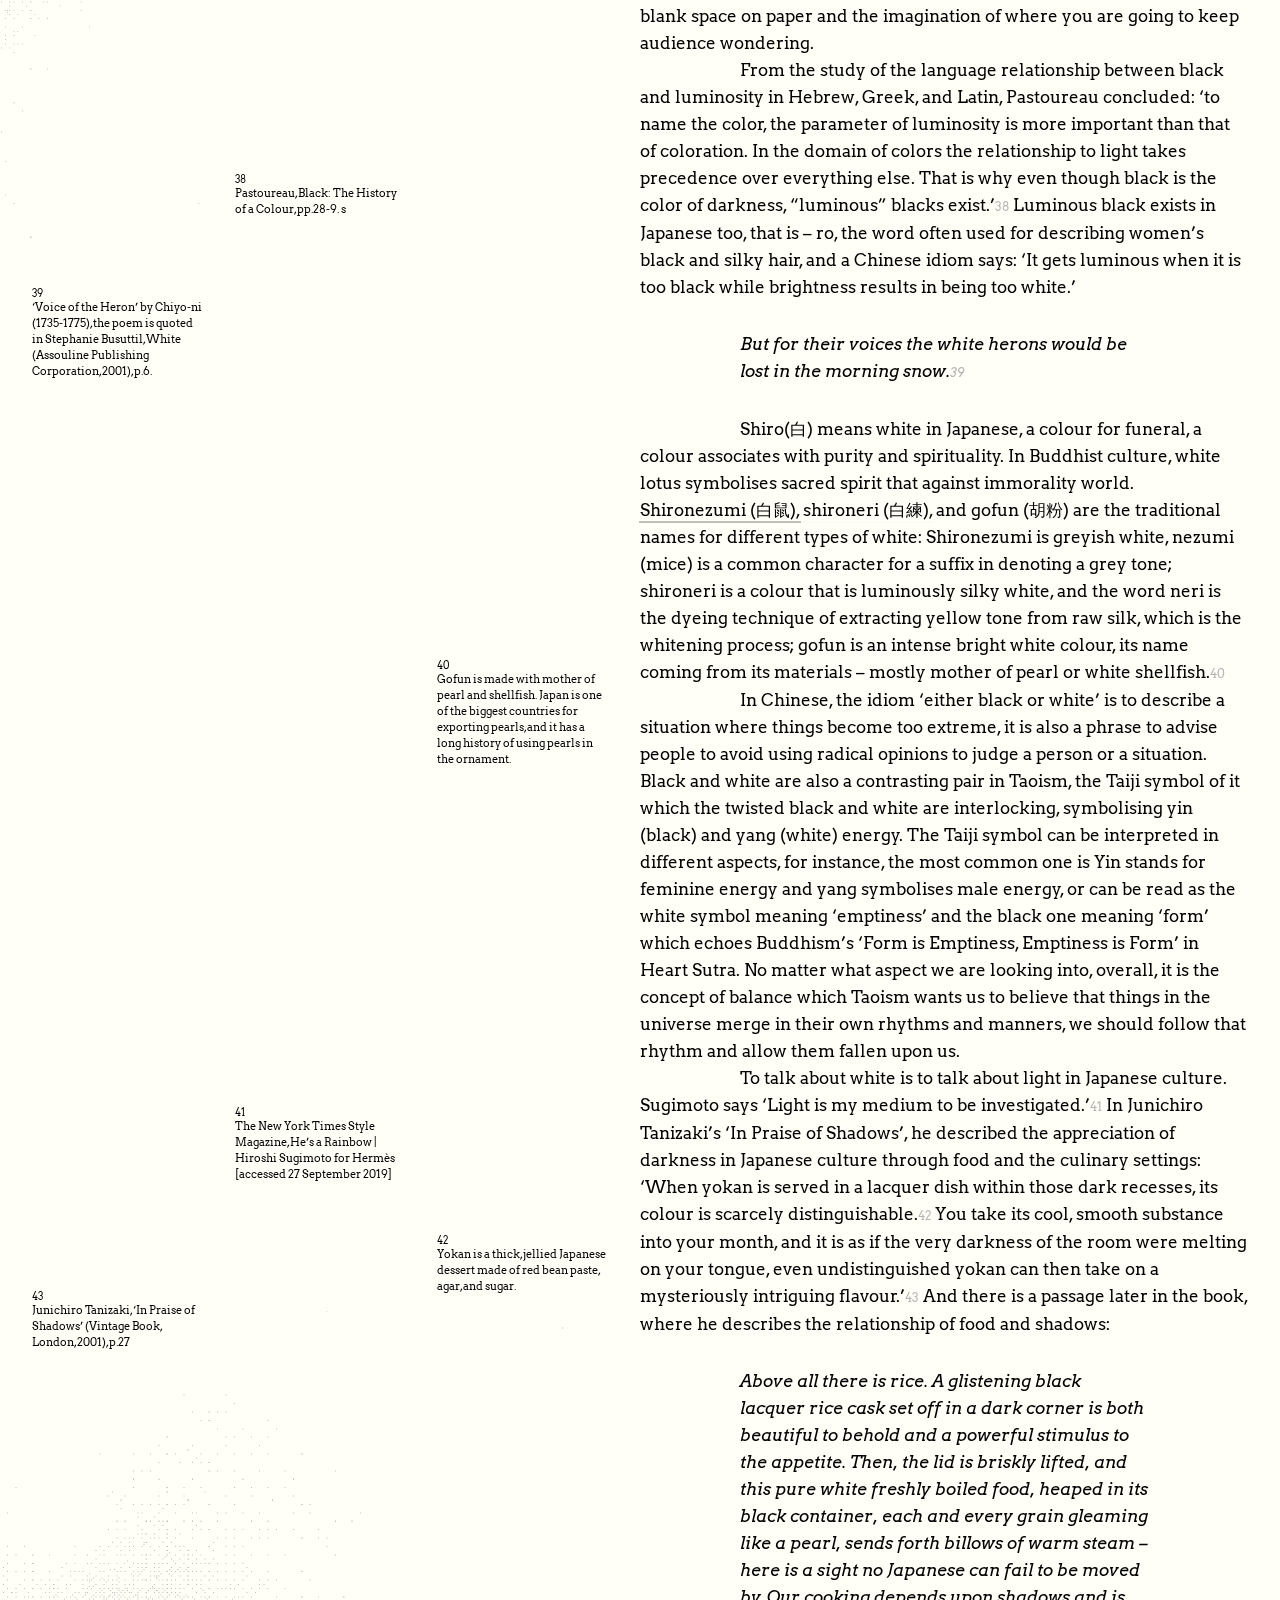
==== commit 2f4b5316: "Correct Dying to Dyeing" ====
--- a/index.html
+++ b/index.html
@@ -3,7 +3,10 @@
   <head>
     <meta charset="UTF-8" />
     <meta name="viewport" content="width=device-width, initial-scale=1.0" />
-    <meta name="description" content="Yuan Xiao's Essay" />
+    <meta
+      name="description"
+      content="Yuan Xiao's Colour Nomenclature Research Project"
+    />
     <meta name="robots" content="index, follow" />
     <link
       href="https://fonts.googleapis.com/css2?family=Noto+Serif+SC&display=swap"
@@ -28,9 +31,9 @@
       </h1>
     </div>
     <ul class="mobile-list">
-      <li><a href="#main">Text</a></li>
-      <li><a href="./colours.html">Colours</a></li>
-      <li><a href="./yuanxiao.html">Yuan Xiao</a></li>
+      <li><a href="#">Text</a></li>
+      <li><a href="colours">Colours</a></li>
+      <li><a href="yuanxiao">Yuan Xiao</a></li>
     </ul>
     <section class="main-section" id="main">
       <header class="main-header">
@@ -41,7 +44,7 @@
         </div>
         <div class="main-title-wrapper main-sticky">
           <h1 class="main-title">
-            <a href="#main" class="main-title-link-wrapper"
+            <a href="#" class="main-title-link-wrapper"
               >Sora - A Colour of Sky Blue and Void</a
             >
           </h1>
@@ -82,7 +85,7 @@
             <span class="nav-chapter-no">CH4</span>
             <div class="nav-chapter-name-wrapper links-wrapper">
               <a href="#chapter-4" class="nav-chapter-name"
-                >Deep into the Dying World</a
+                >Deep into the Dyeing World</a
               >
             </div>
           </div>
@@ -106,22 +109,22 @@
         </div>
         <div class="mobile-nav-wrapper">
           <div class="mobile-left">
-            <a href="./colours.html">Colours</a>
+            <a href="colours">Colours</a>
           </div>
           <div class="mobile-right">
-            <a href="./yuanxiao.html">Yuan Xiao</a>
+            <a href="yuanxiao">Yuan Xiao</a>
           </div>
         </div>
       </header>
       <div class="side-link-wrapper">
         <div class="left-link">
           <div class="left-link-inner-wrapper links-wrapper">
-            <a href="./yuanxiao.html">Yuan Xiao</a>
+            <a href="yuanxiao">Yuan Xiao</a>
           </div>
         </div>
         <div class="right-link">
           <div class="right-link-inner-wrapper links-wrapper">
-            <a href="./colours.html">Colours</a>
+            <a href="colours">Colours</a>
           </div>
         </div>
       </div>
@@ -730,7 +733,7 @@
     <!-- Chapter 4 -->
     <section class="chapter-section" id="chapter-4">
       <div class="para-div">
-        <h2 class="chapter-title">Chapter 4—Deep into the Dying World</h2>
+        <h2 class="chapter-title">Chapter 4—Deep into the Dyeing World</h2>
         <p class="para-text first-para">
           I once participated in a dyeing workshop when I was fourteen or
           fifteen. We were asked to dye a small piece of white fabric into a
@@ -1665,7 +1668,7 @@
           the colours and their names also have been preserved and expanded too.
           In Japan, these craftsmen are called ‘keepers’, they are not only
           crafting art objects with their speciality, but they are also the
-          keepers to protect the arts of making from dying, they make sure that
+          keepers to protect the arts of making from dyeing, they make sure that
           the techniques of making art are preserved and transmitted to the next
           generations. By doing so, they wish to keep the spirit of the objects
           that they are making alive, the belief system that come from the
--- a/style/style.css
+++ b/style/style.css
@@ -231,6 +231,7 @@
   -webkit-transform: translate(35%, -40%);
           transform: translate(35%, -40%);
   z-index: 5;
+  pointer-events: none;
 }
 
 .bgcolor-long:after {
@@ -482,7 +483,7 @@
 
 .nav-chapter-wrapper {
   display: inline-block;
-  margin: 0.4rem 0rem;
+  margin: 0.7rem 0rem;
 }
 
 .nav-chapter-wrapper .nav-chapter-name-wrapper {
@@ -2872,7 +2873,7 @@
 .cover-section {
   position: relative;
   margin: auto;
-  min-height: 83vh;
+  min-height: 81.5vh;
   width: 80%;
   display: -webkit-box;
   display: -ms-flexbox;
@@ -2977,6 +2978,9 @@
     margin: 3rem 0rem;
     width: 50%;
   }
+  .info-section {
+    text-align: center;
+  }
 }
 
 @media screen and (max-width: 548px) {
